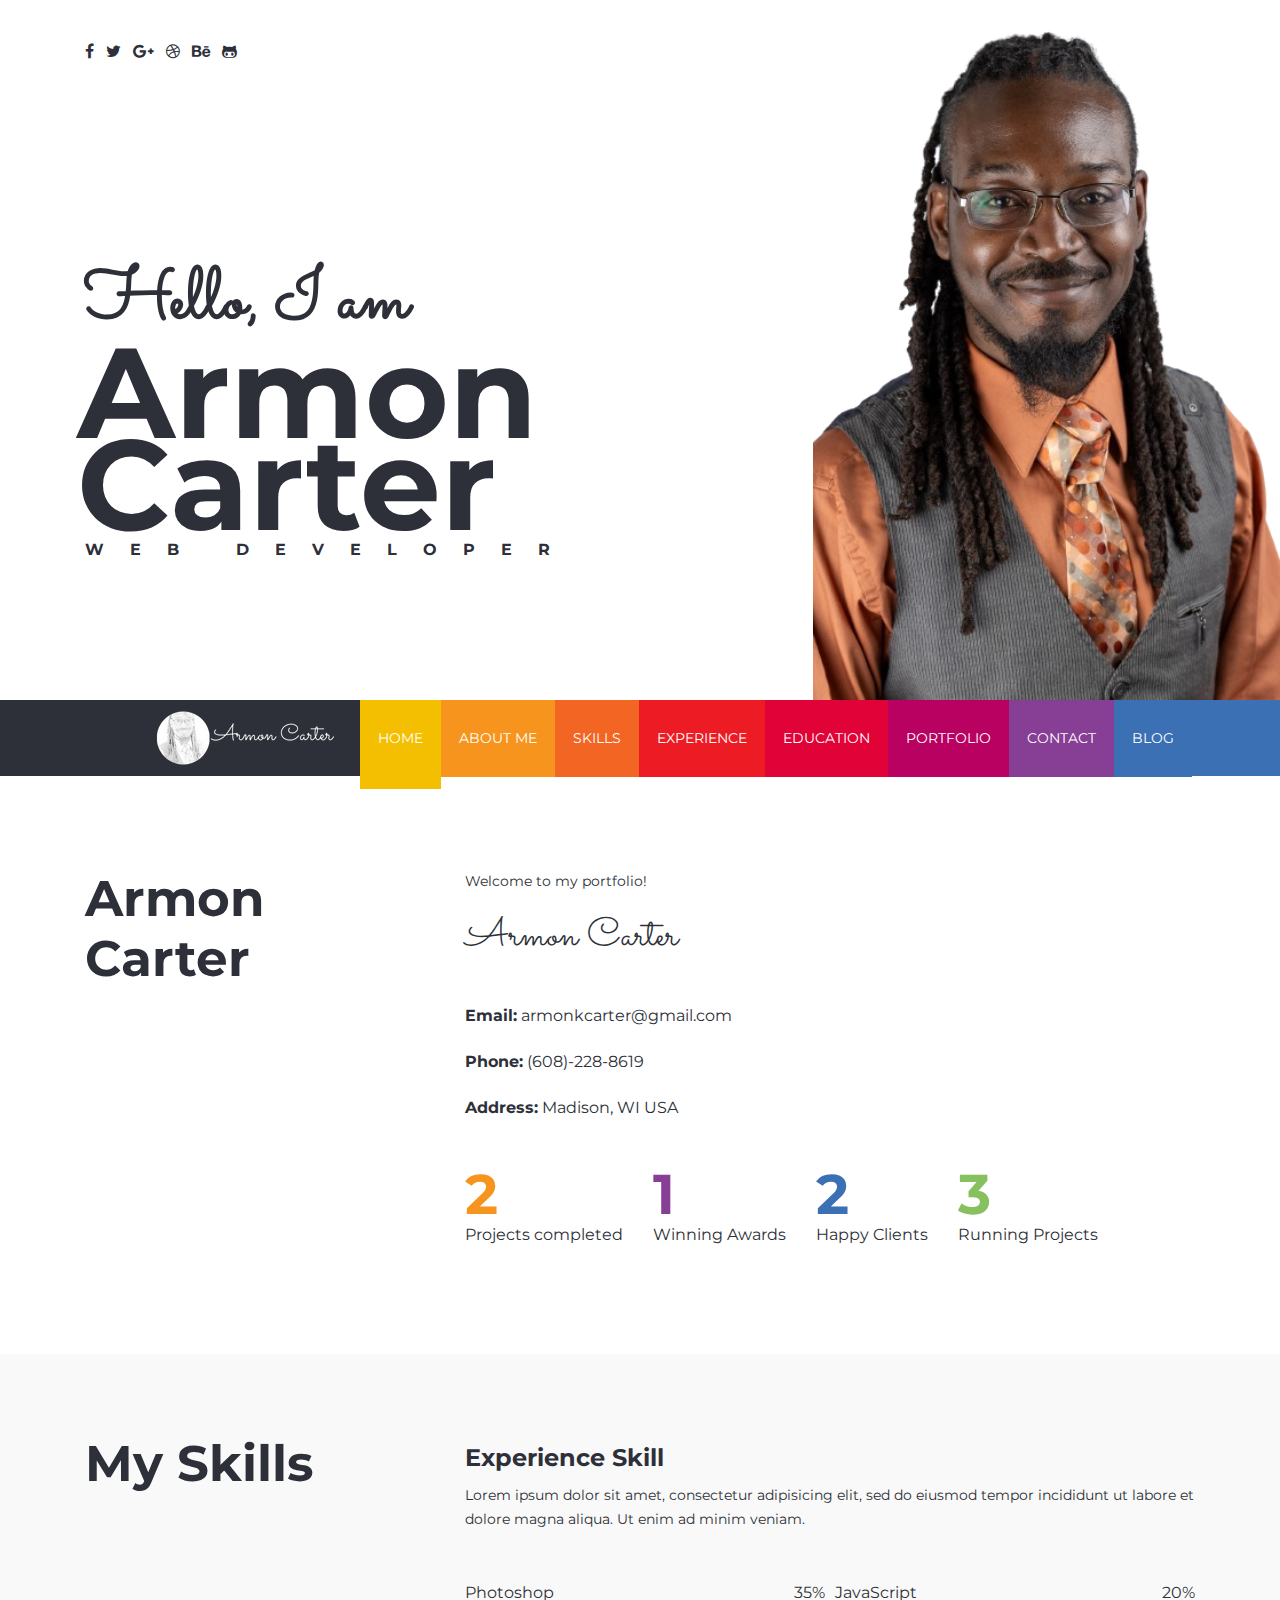
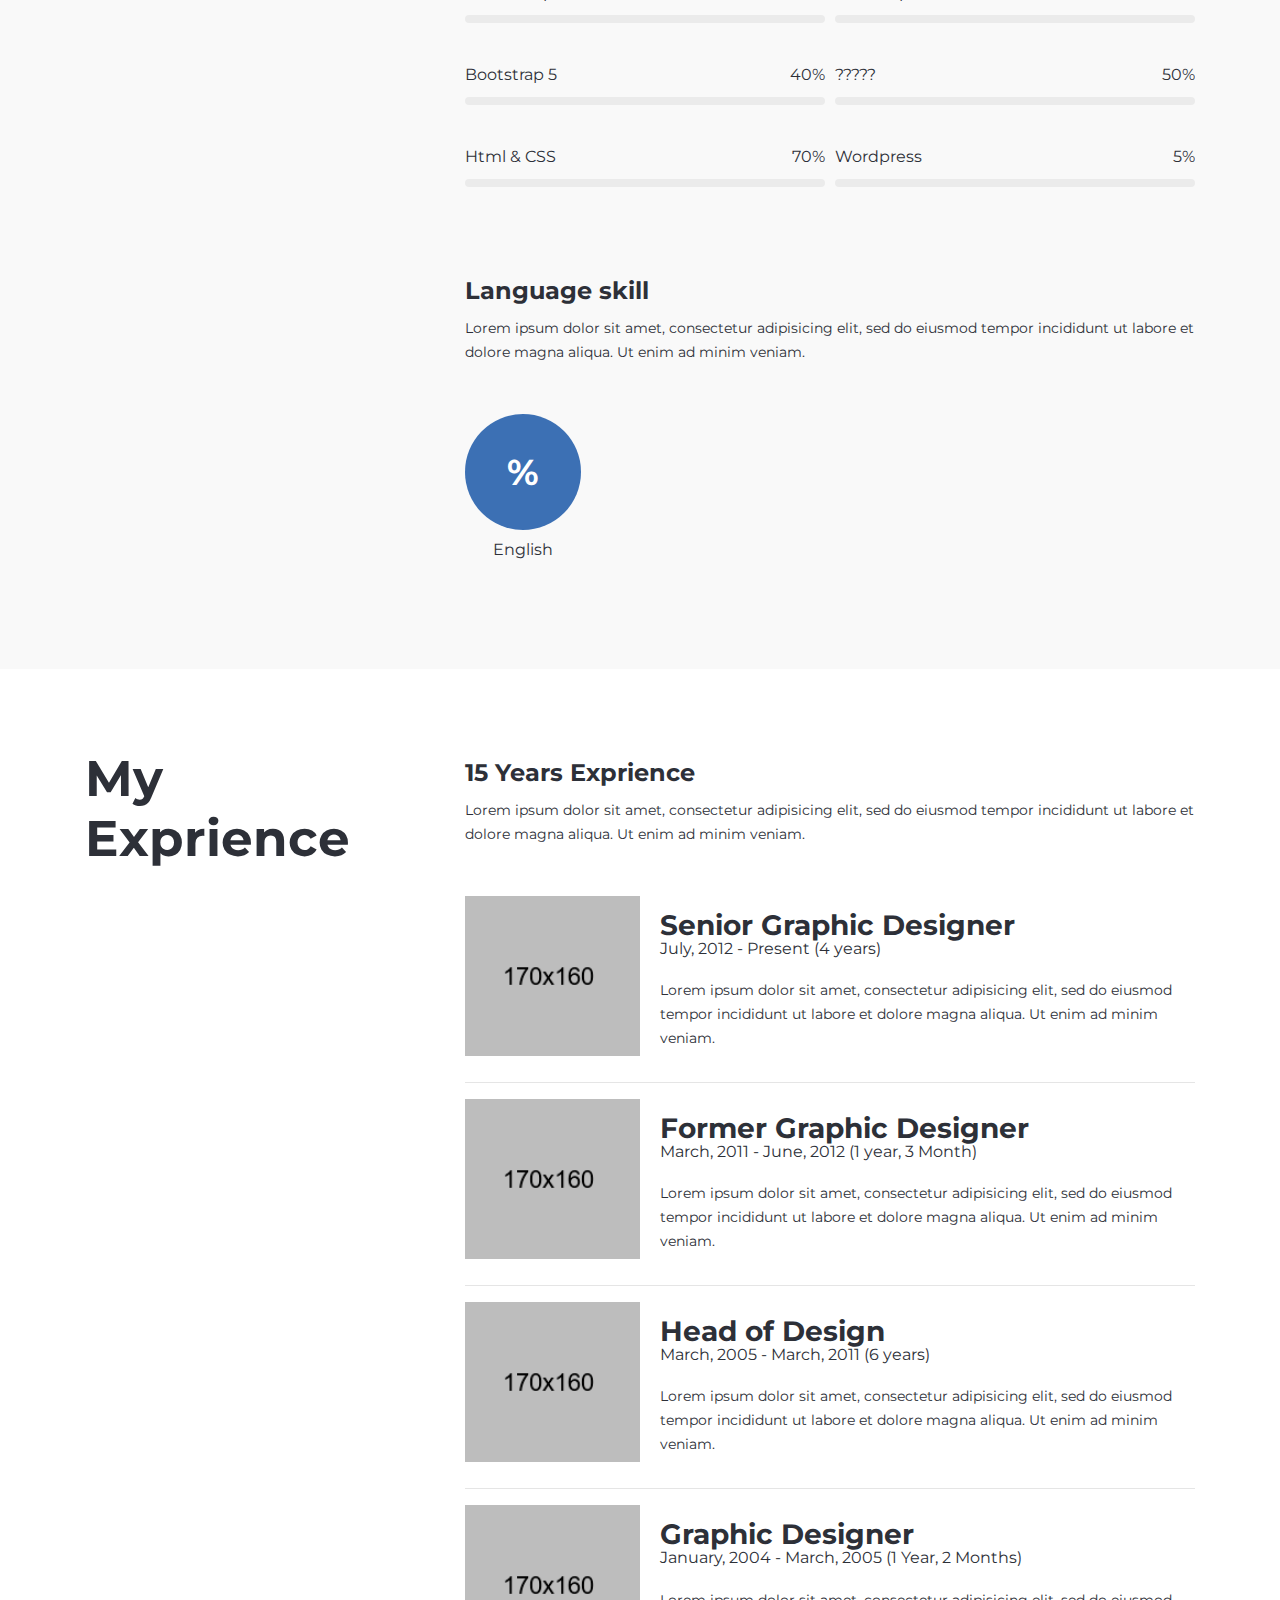
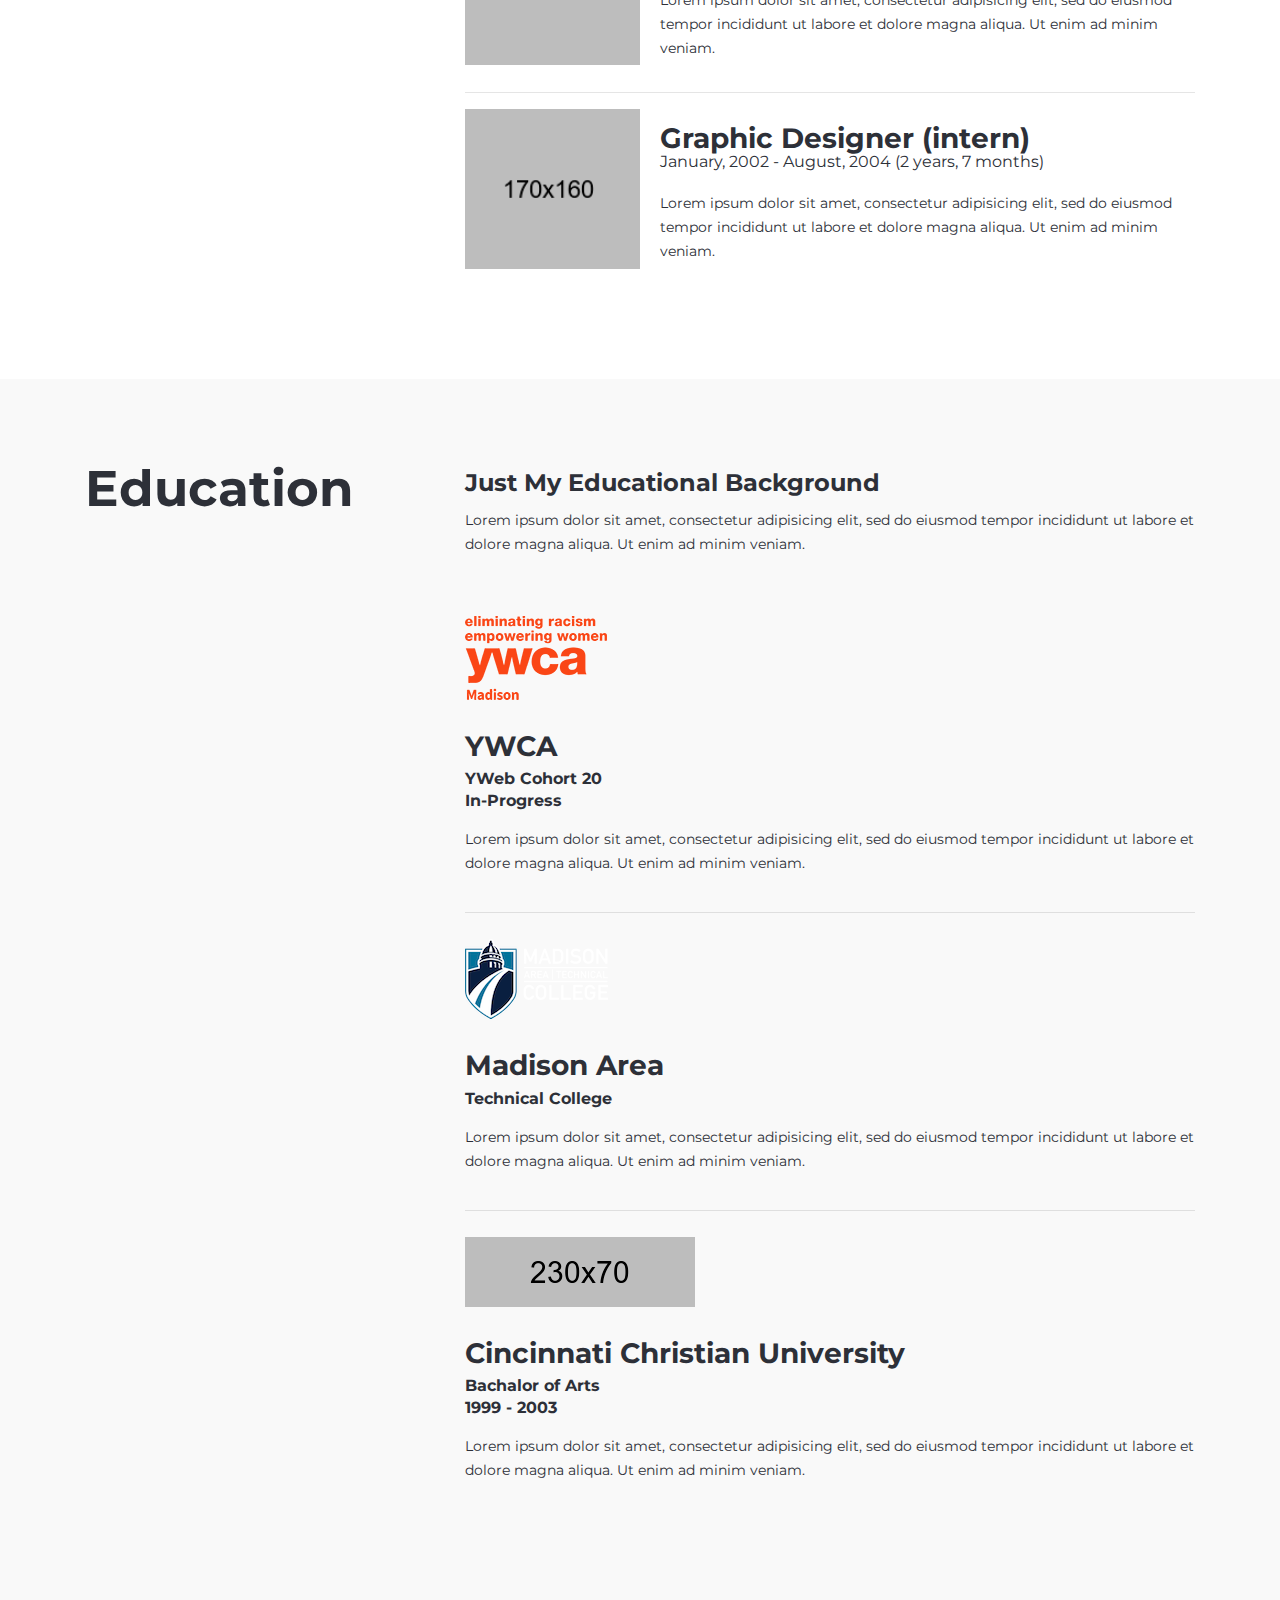
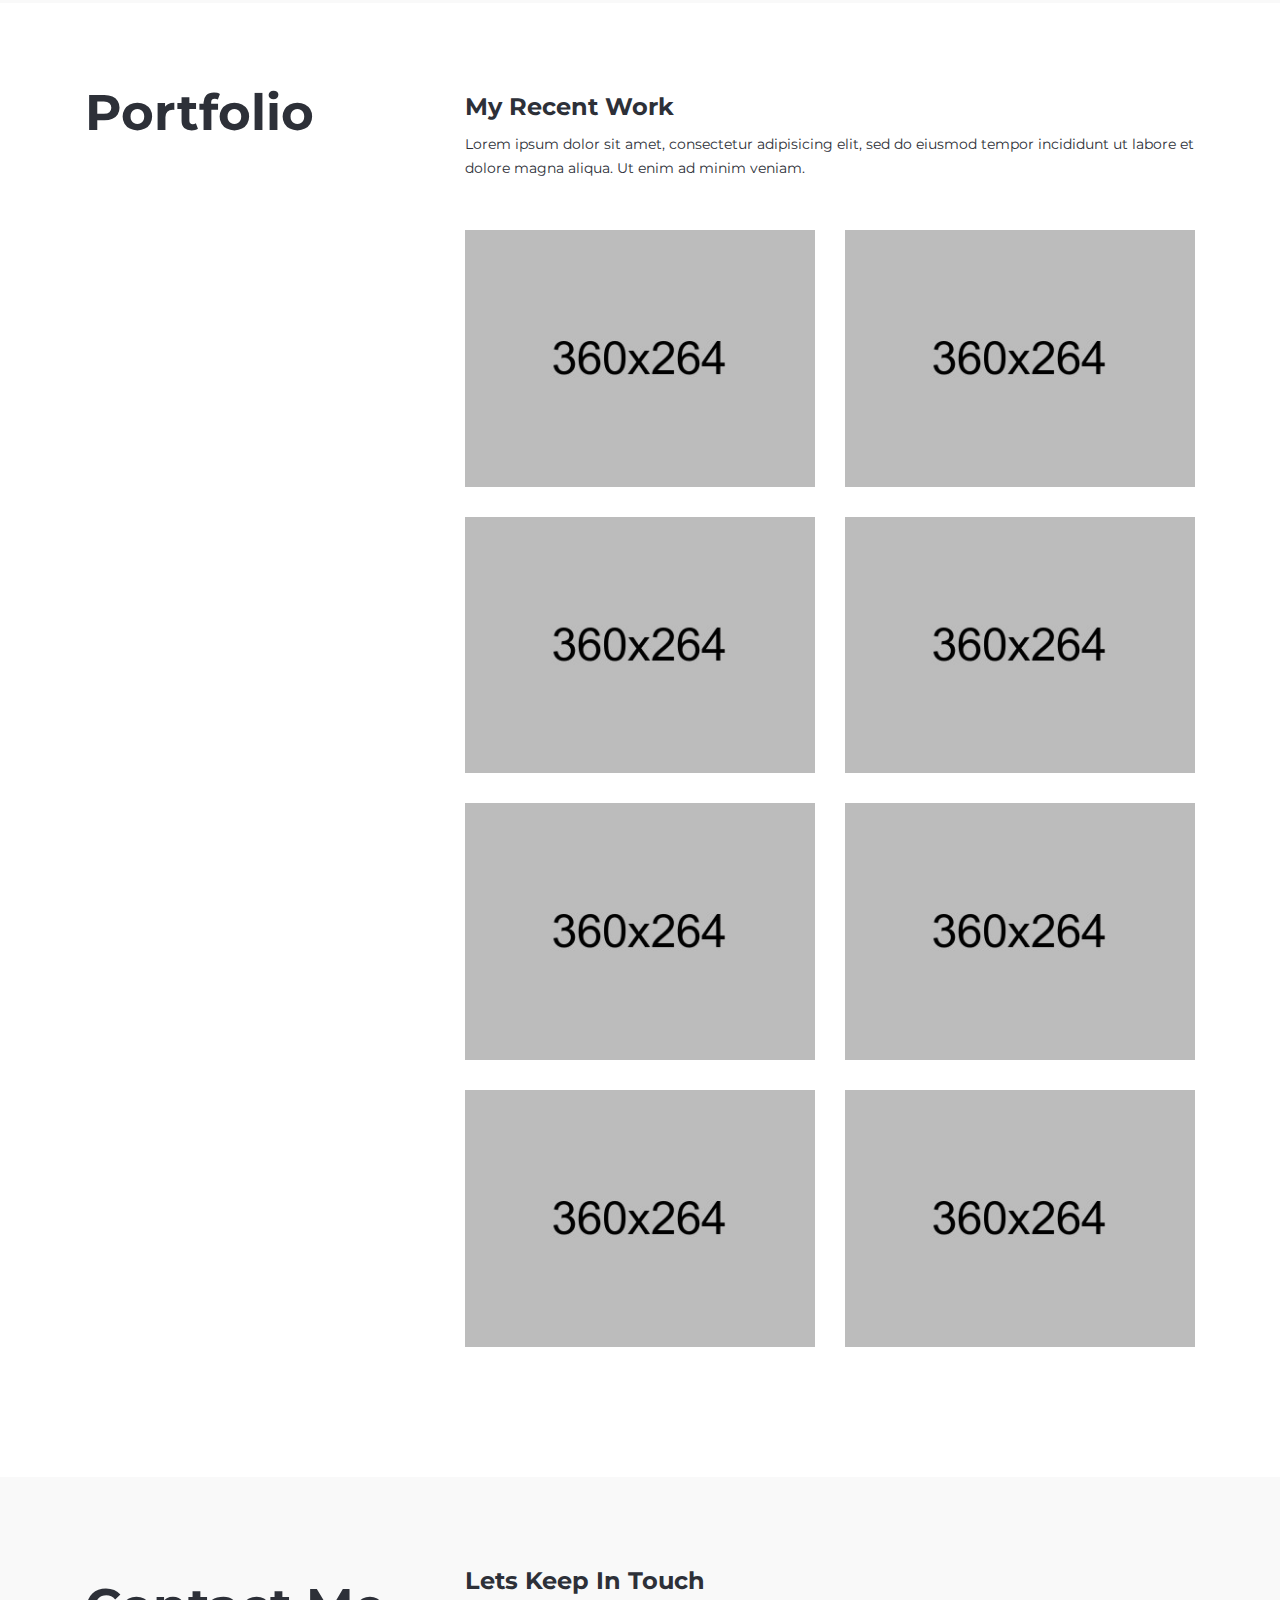
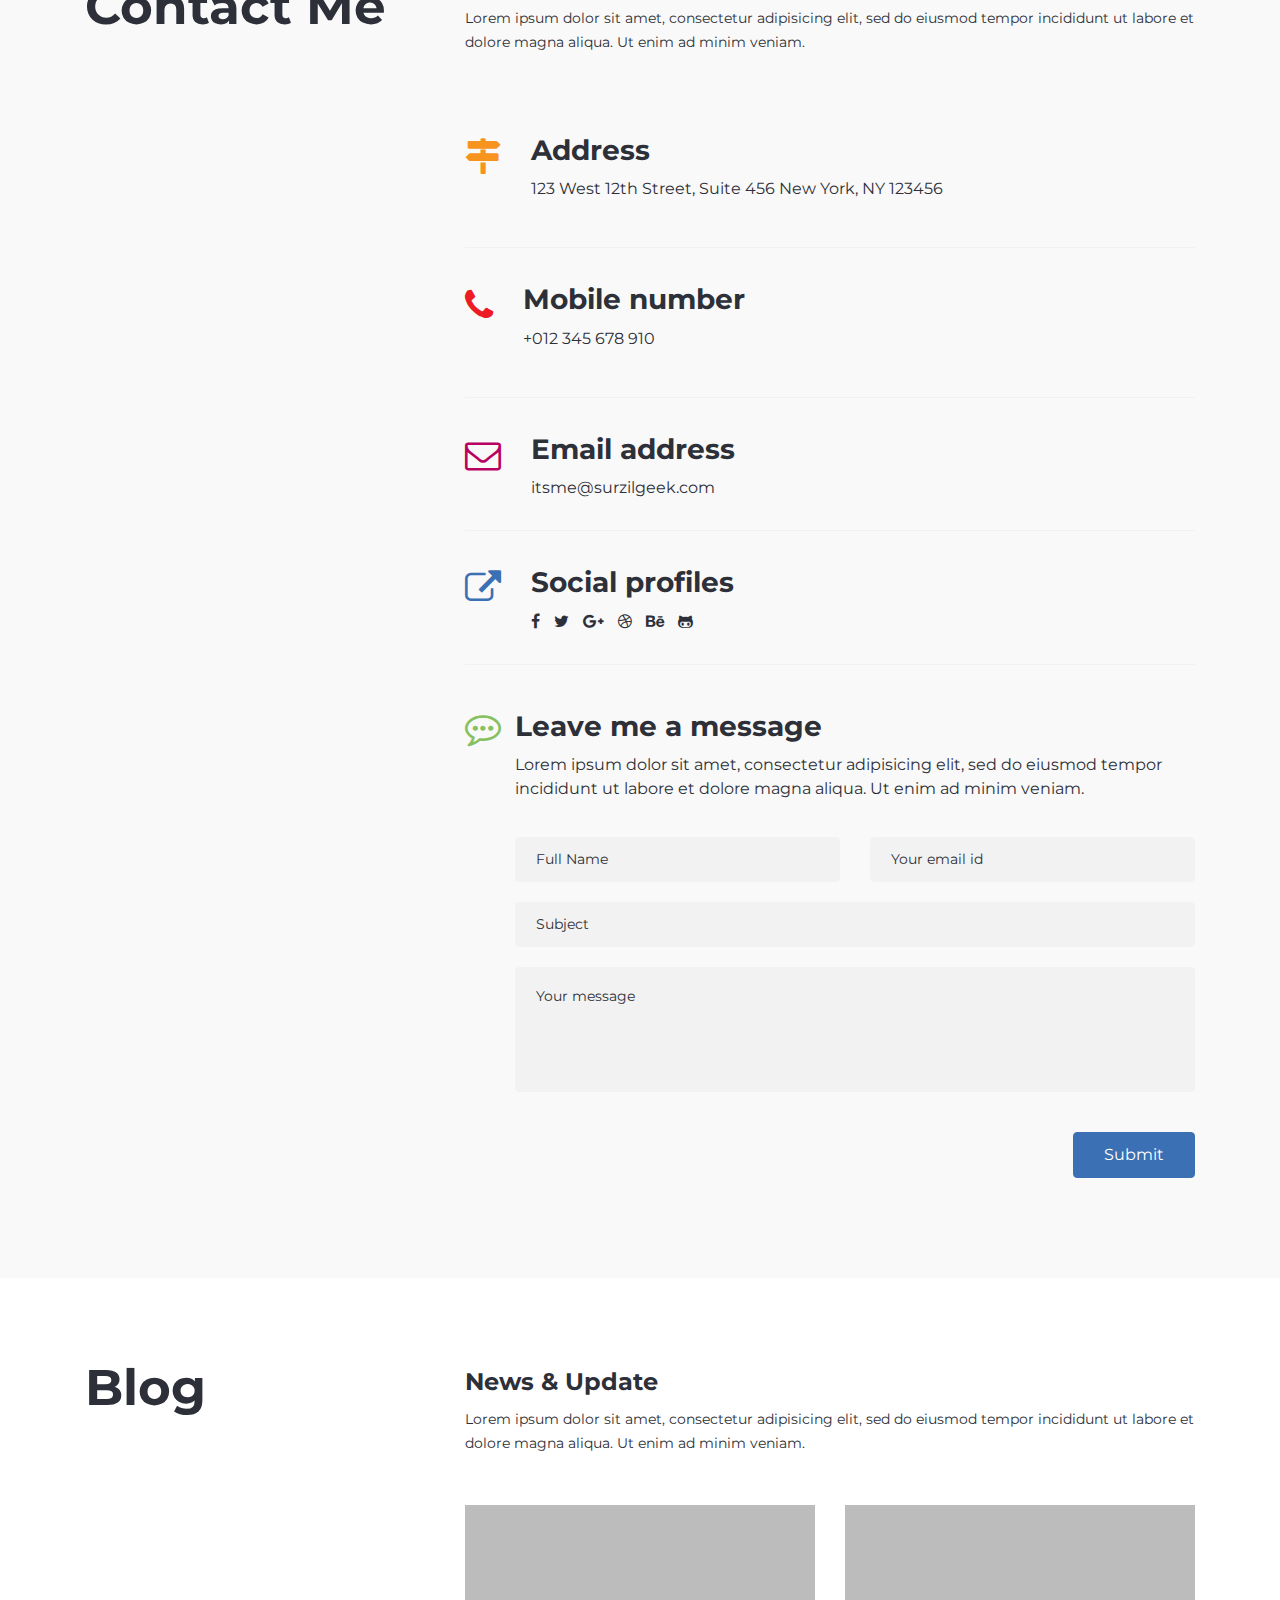
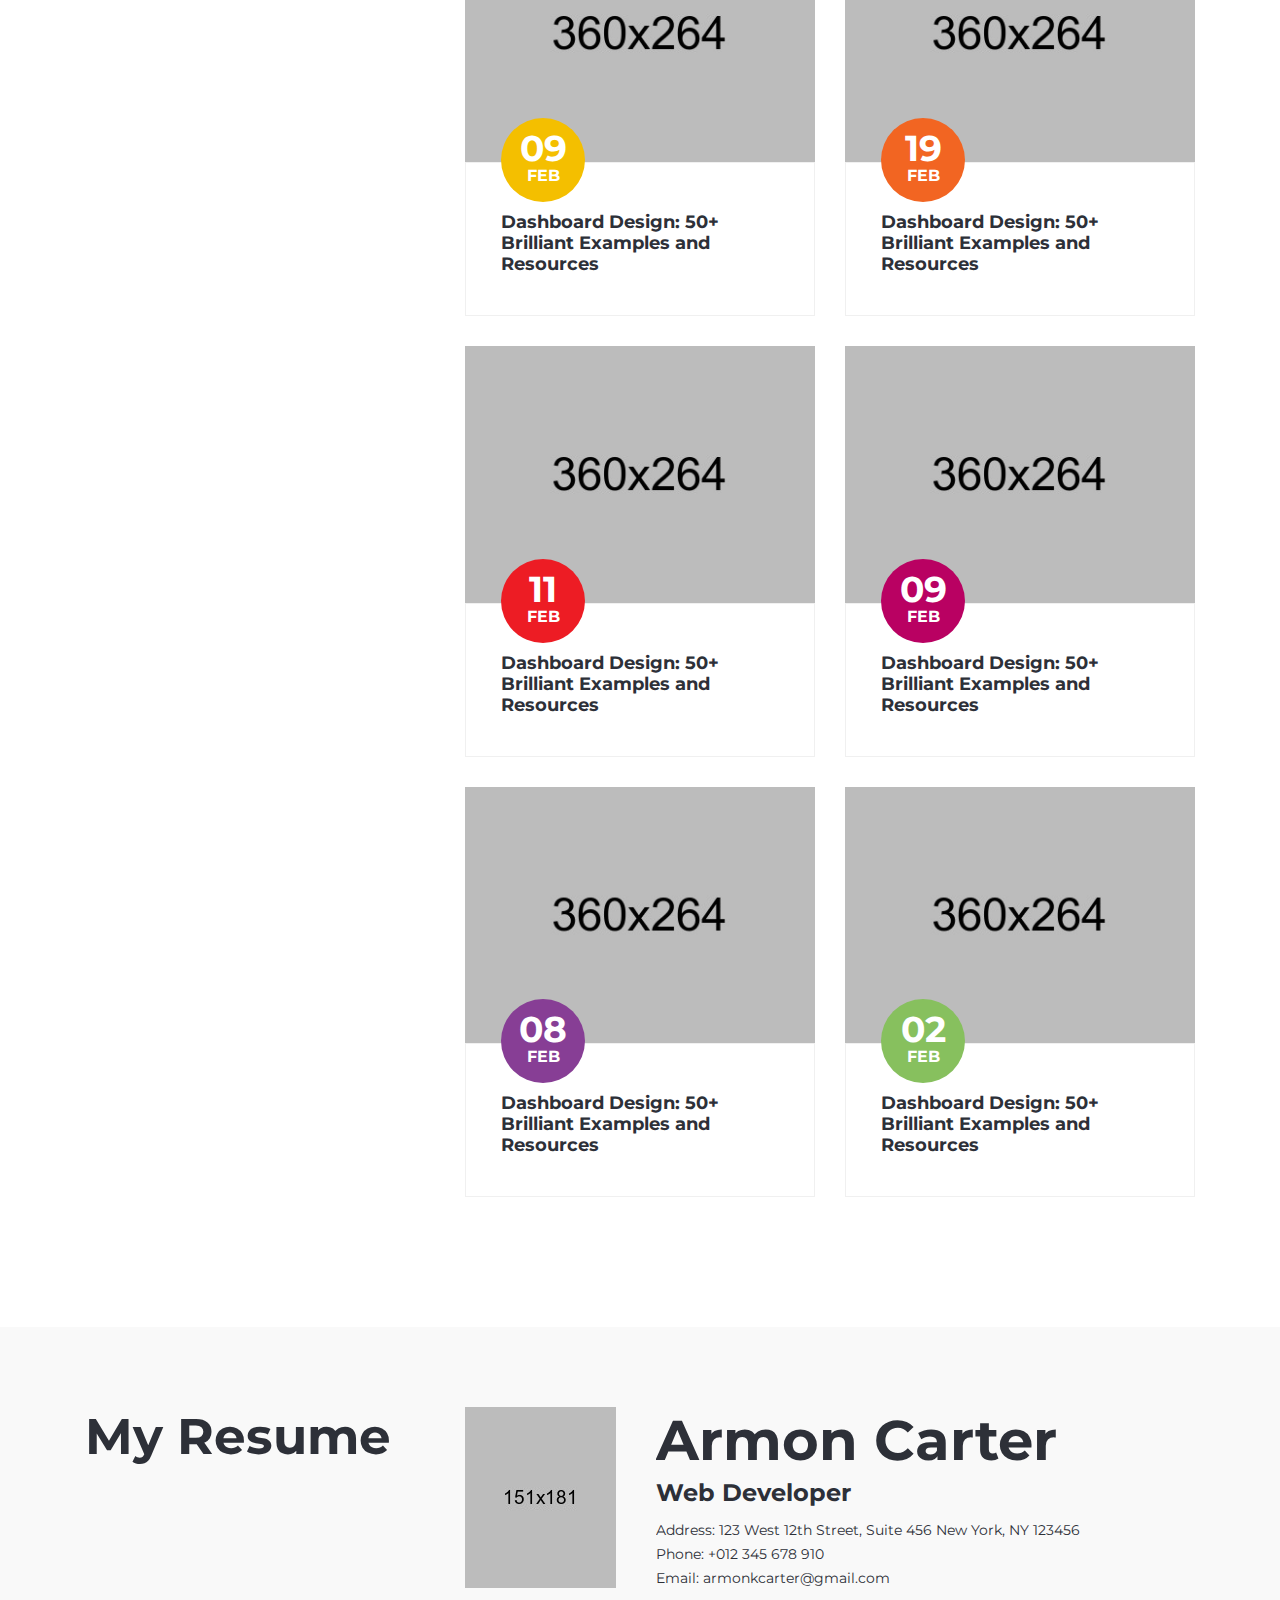
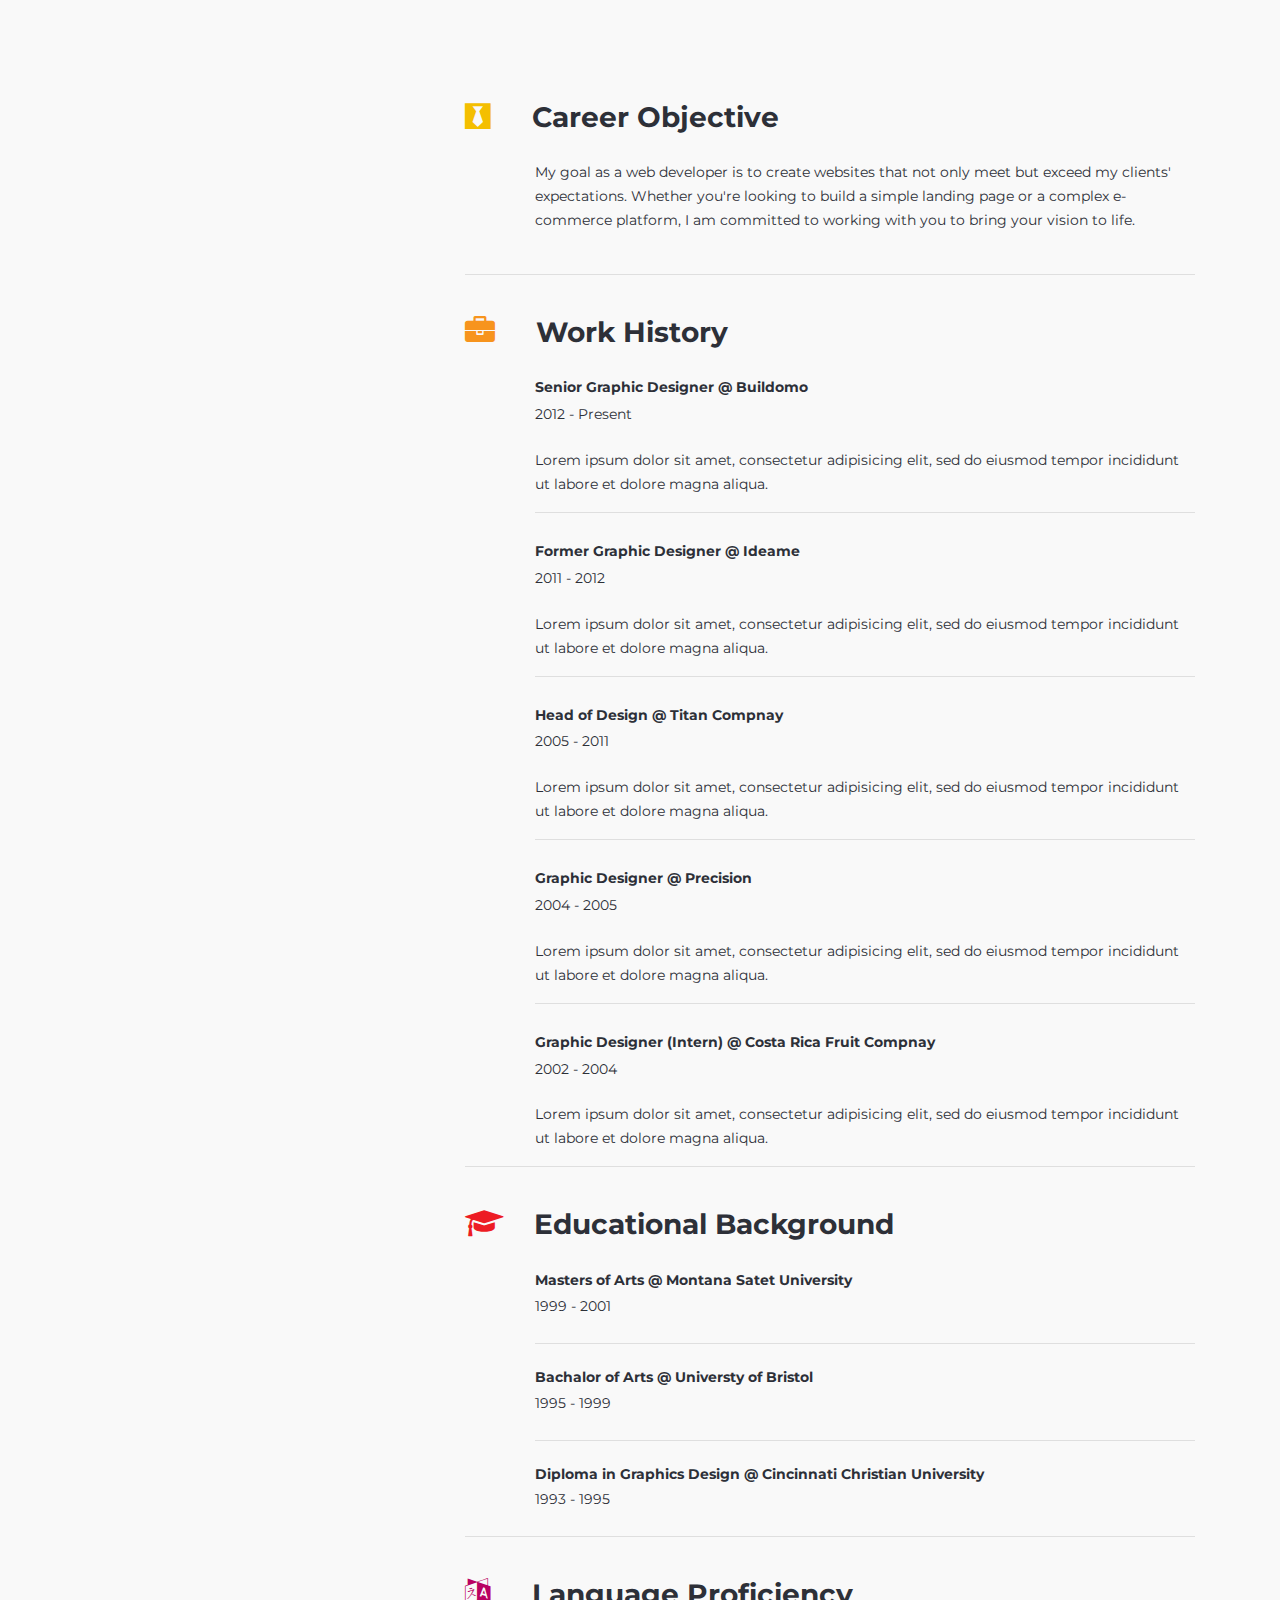
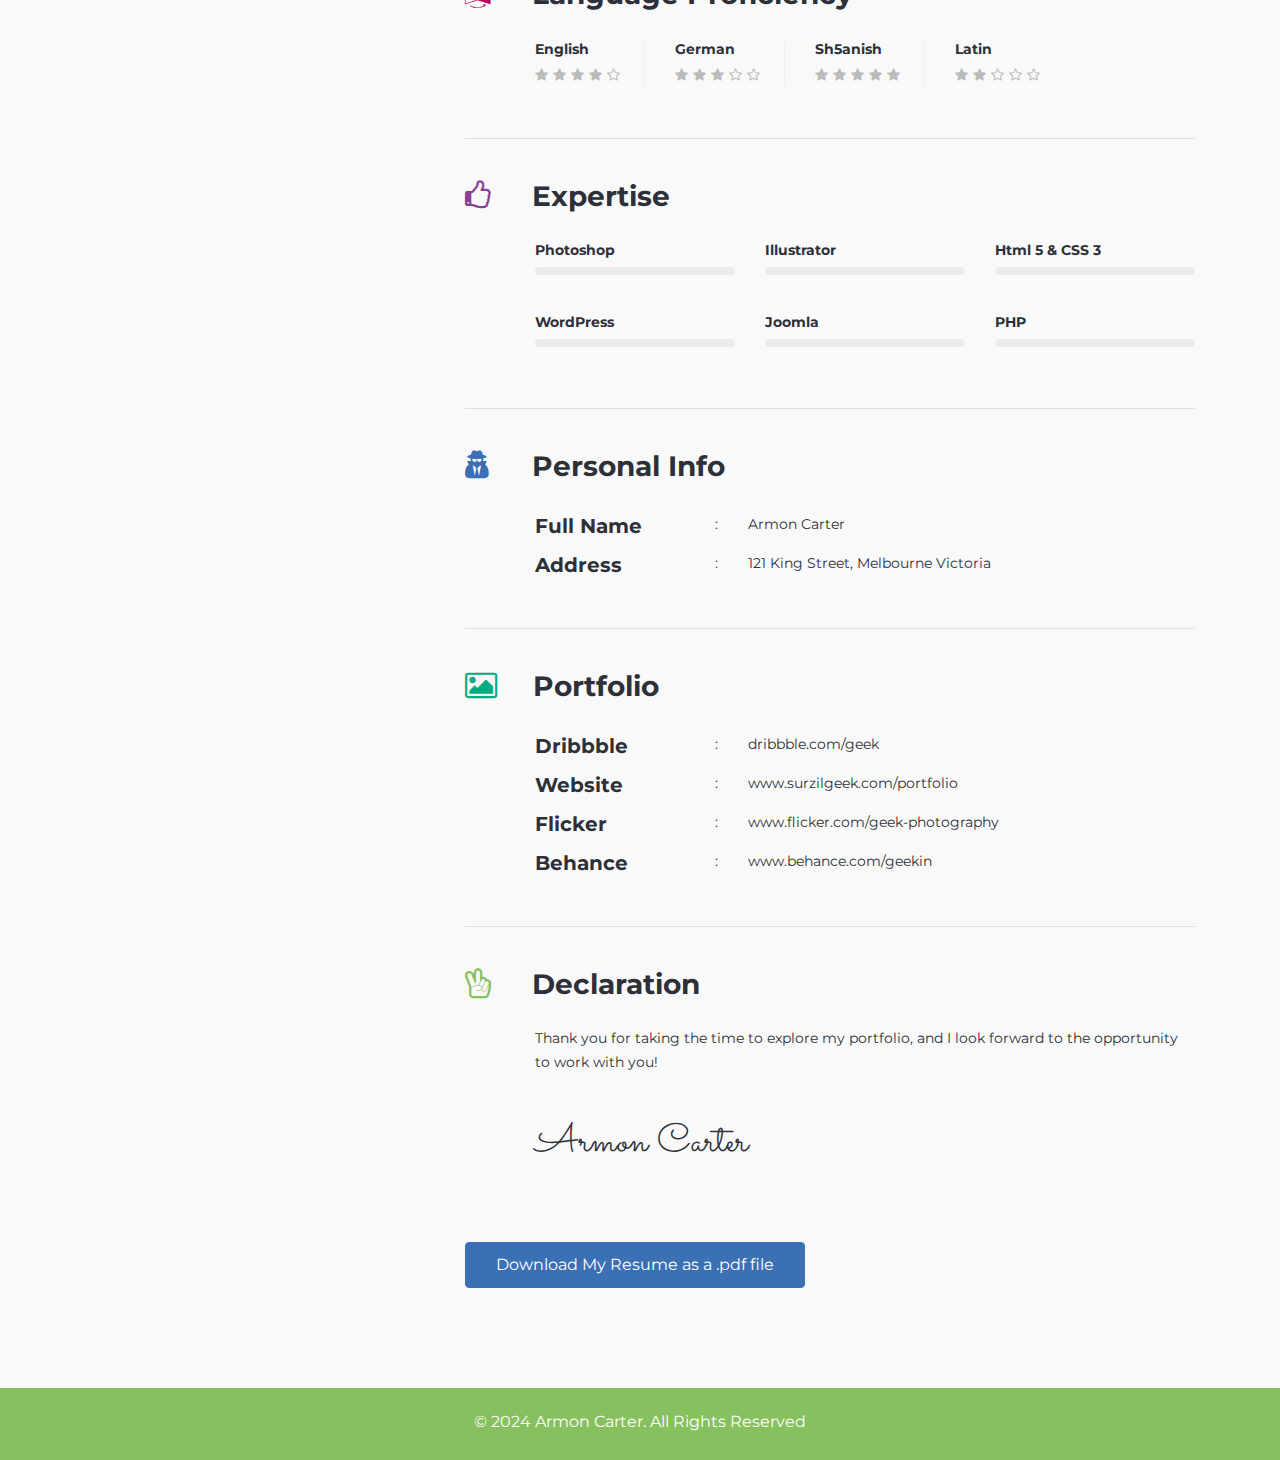
==== index-two.html @ d7358499 "images and text" ====
<!DOCTYPE html>
<html lang="en">
  <head>
    <meta charset="utf-8" />
    <meta http-equiv="X-UA-Compatible" content="IE=edge" />
    <meta name="viewport" content="width=device-width, initial-scale=1" />
    <meta name="author" content="Theme Region" />
    <meta name="description" content="" />

    <title>Geek | Personal Portfolio & Resume HTML Template.</title>

    <!-- CSS -->
    <link rel="stylesheet" href="css/bootstrap.min.css" />
    <link rel="stylesheet" href="css/font-awesome.min.css" />
    <link rel="stylesheet" href="css/magnific-popup.css" />
    <link rel="stylesheet" href="css/animate.css" />
    <link rel="stylesheet" href="css/main.css" />
    <link rel="stylesheet" href="css/responsive.css" />

    <!-- Fonts -->
    <link
      href="https://fonts.googleapis.com/css?family=Montserrat:400,700|Sacramento"
      rel="stylesheet"
    />

    <!-- icons -->
    <link rel="icon" href="images/ico/favicon.ico" />
    <link
      rel="apple-touch-icon-precomposed"
      sizes="144x144"
      href="../images/ico/apple-touch-icon-144-precomposed.png"
    />
    <link
      rel="apple-touch-icon-precomposed"
      sizes="114x114"
      href="../images/ico/apple-touch-icon-114-precomposed.png"
    />
    <link
      rel="apple-touch-icon-precomposed"
      sizes="72x72"
      href="../images/ico/apple-touch-icon-72-precomposed.png"
    />
    <link
      rel="apple-touch-icon-precomposed"
      sizes="57x57"
      href="../images/ico/apple-touch-icon-57-precomposed.png"
    />

    <!-- HTML5 shim and Respond.js for IE8 support of HTML5 elements and media queries -->
    <!-- WARNING: Respond.js doesn't work if you view the page via file:// -->
    <!--[if lt IE 9]>
      <script src="https://oss.maxcdn.com/html5shiv/3.7.2/html5shiv.min.js"></script>
      <script src="https://oss.maxcdn.com/respond/1.4.2/respond.min.js"></script>
    <![endif]-->
  </head>
  <body>
    <div class="main-wrapper home-two">
      <div id="home-banner">
        <div class="container">
          <div class="row">
            <div class="col-sm-9">
              <div class="banner-content">
                <div class="home-social">
                  <ul class="list-inline">
                    <li class="list-inline-item">
                      <a href="#"
                        ><i class="fa fa-facebook" aria-hidden="true"></i
                      ></a>
                    </li>
                    <li class="list-inline-item">
                      <a href="#"
                        ><i class="fa fa-twitter" aria-hidden="true"></i
                      ></a>
                    </li>
                    <li class="list-inline-item">
                      <a href="#"
                        ><i class="fa fa-google-plus" aria-hidden="true"></i
                      ></a>
                    </li>
                    <li class="list-inline-item">
                      <a href="#"
                        ><i class="fa fa-dribbble" aria-hidden="true"></i
                      ></a>
                    </li>
                    <li class="list-inline-item">
                      <a href="#"
                        ><i class="fa fa-behance" aria-hidden="true"></i
                      ></a>
                    </li>
                    <li class="list-inline-item">
                      <a href="#"
                        ><i class="fa fa-github-alt" aria-hidden="true"></i
                      ></a>
                    </li>
                  </ul>
                </div>
                <div class="banner-info">
                  <h1>Hello, I am</h1>
                  <h2>Armon Carter</h2>
                  <h3>Web Developer</h3>
                </div>
              </div>
            </div>
          </div>
          <!-- row -->
        </div>
        <!-- container -->
      </div>
      <!-- home-banner -->

      <div class="container">
        <div id="navigation" class="menu-two">
          <div class="navbar navbar-expand-lg">
            <div class="navbar-header">
              <button
                class="navbar-toggler"
                type="button"
                data-toggle="collapse"
                data-target=".navbar-collapse"
                aria-controls="navbar-collapse"
                aria-expanded="false"
                aria-label="Toggle navigation"
              >
                <span class="navbar-toggler-icon"
                  ><i class="fa fa-align-justify"></i
                ></span>
              </button>
              <div class="navbar-brand logo">
                <a href="index.html"
                  ><img
                    class="img-fluid"
                    src="images/Armon Carter (235 x 58 px) (2).png"
                    alt="Image"
                /></a>
              </div>
            </div>
            <div class="collapse navbar-collapse">
              <nav id="mainmenu">
                <ul class="nav navbar-nav">
                  <li class="scroll current">
                    <a href="#home-banner">Home</a>
                  </li>
                  <li class="scroll"><a href="#about">About Me</a></li>
                  <li class="scroll"><a href="#skill">Skills</a></li>
                  <li class="scroll"><a href="#exprience">Experience</a></li>
                  <li class="scroll"><a href="#education">Education</a></li>
                  <li class="scroll"><a href="#portfolio">Portfolio</a></li>
                  <li class="scroll"><a href="#contact">Contact</a></li>
                  <li class="scroll"><a href="#blog">Blog</a></li>
                </ul>
              </nav>
            </div>
          </div>
          <!-- navbar -->
        </div>
        <!-- navigation -->
      </div>
      <!-- container -->

      <div id="about" class="about-section section-padding">
        <div class="container">
          <div class="row">
            <div class="col-md-4">
              <div class="section-title">
                <h1>Armon Carter</h1>
              </div>
            </div>
            <div class="col-md-8">
              <div class="about-info">
                <p>
                  Welcome to my portfolio!
                </p>
                <div class="signature">
                  <h1>Armon Carter</h1>
                </div>
              </div>
              <address>
                <p><span>Email:</span> armonkcarter@gmail.com</p>
                <p><span>Phone:</span> (608)-228-8619</p>
                <p><span>Address:</span> Madison, WI USA</p>
              </address>
              <ul class="achievement">
                <li class="achievement-info">
                  <span class="counter">2</span>
                  <h4>Projects completed</h4>
                </li>
                <li class="achievement-info">
                  <span class="counter counter1">1</span>
                  <h4>Winning Awards</h4>
                </li>
                <li class="achievement-info">
                  <span class="counter counter2">2</span>
                  <h4>Happy Clients</h4>
                </li>
                <li class="achievement-info">
                  <span class="counter counter3">3</span>
                  <h4>Running Projects</h4>
                </li>
              </ul>
            </div>
          </div>
          <!-- row -->
        </div>
        <!-- container -->
      </div>
      <!-- about section -->

      <div id="skill" class="skill-section bg-color section-padding">
        <div class="container">
          <div class="row">
            <div class="col-md-4">
              <div class="section-title">
                <h1>My Skills</h1>
              </div>
            </div>
            <div class="col-md-8">
              <div class="section-content">
                <div class="text-info">
                  <h4>Experience Skill</h4>
                  <p>
                    Lorem ipsum dolor sit amet, consectetur adipisicing elit,
                    sed do eiusmod tempor incididunt ut labore et dolore magna
                    aliqua. Ut enim ad minim veniam.
                  </p>
                </div>
                <div class="progress-content">
                  <div class="rating-bar bar-left">
                    <label>Photoshop</label>
                    <span class="rating-count pull-right">35%</span>
                    <div class="skill-progress">
                      <div class="progress">
                        <div
                          class="progress-bar"
                          role="progressbar"
                          aria-valuenow="35"
                          aria-valuemin="0"
                          aria-valuemax="100"
                        ></div>
                      </div>
                    </div>
                    <label>Bootstrap 5</label>
                    <span class="rating-count pull-right">40%</span>
                    <div class="skill-progress">
                      <div class="progress">
                        <div
                          class="progress-bar bar1"
                          role="progressbar"
                          aria-valuenow="40"
                          aria-valuemin="0"
                          aria-valuemax="100"
                        ></div>
                      </div>
                    </div>
                    <label>Html & CSS</label>
                    <span class="rating-count pull-right">70%</span>
                    <div class="skill-progress">
                      <div class="progress">
                        <div
                          class="progress-bar bar2"
                          role="progressbar"
                          aria-valuenow="70"
                          aria-valuemin="0"
                          aria-valuemax="100"
                        ></div>
                      </div>
                    </div>
                  </div>

                  <div class="skill rating-bar bar-right">
                    <label>JavaScript</label>
                    <span class="rating-count pull-right">20%</span>
                    <div class="skill-progress">
                      <div class="progress">
                        <div
                          class="progress-bar bar3"
                          role="progressbar"
                          aria-valuenow="20"
                          aria-valuemin="0"
                          aria-valuemax="100"
                        ></div>
                      </div>
                    </div>
                    <label>?????</label>
                    <span class="rating-count pull-right">50%</span>
                    <div class="skill-progress">
                      <div class="progress">
                        <div
                          class="progress-bar bar4"
                          role="progressbar"
                          aria-valuenow="50"
                          aria-valuemin="0"
                          aria-valuemax="100"
                        ></div>
                      </div>
                    </div>
                    <label>Wordpress</label>
                    <span class="rating-count pull-right">5%</span>
                    <div class="skill-progress">
                      <div class="progress">
                        <div
                          class="progress-bar bar5"
                          role="progressbar"
                          aria-valuenow="5"
                          aria-valuemin="0"
                          aria-valuemax="100"
                        ></div>
                      </div>
                    </div>
                  </div>
                </div>

                <div class="language-skill">
                  <div class="text-info">
                    <h4>Language skill</h4>
                    <p>
                      Lorem ipsum dolor sit amet, consectetur adipisicing elit,
                      sed do eiusmod tempor incididunt ut labore et dolore magna
                      aliqua. Ut enim ad minim veniam.
                    </p>
                  </div>
                  <ul>
                    <!-- <li class="chart" data-percent="100">
                      <span class="percent"></span>
                      <h5>German</h5>
                    </li>
                    <li class="chart" data-percent="90">
                      <span class="percent percent1"></span>
                      <h5>Spanish</h5>
                    </li> -->
                    <li class="chart" data-percent="100">
                      <span class="percent percent2"></span>
                      <h5>English</h5>
                    </li>
                    <!-- <li class="chart" data-percent="30">
                      <span class="percent percent3"></span>
                      <h5>Latin</h5>
                    </li> -->
                  </ul>
                </div>
                <!-- more skill -->
              </div>
            </div>
          </div>
          <!-- row -->
        </div>
        <!-- container -->
      </div>
      <!-- skill section -->

      <div id="exprience" class="exprience-section section-padding">
        <div class="container">
          <div class="row">
            <div class="col-md-4">
              <div class="section-title">
                <h1>My Exprience</h1>
              </div>
            </div>
            <div class="col-md-8">
              <div class="text-info">
                <h4>15 Years Exprience</h4>
                <p>
                  Lorem ipsum dolor sit amet, consectetur adipisicing elit, sed
                  do eiusmod tempor incididunt ut labore et dolore magna aliqua.
                  Ut enim ad minim veniam.
                </p>
              </div>
              <div class="exprience">
                <div class="exprience-image">
                  <img
                    class="img-fluid"
                    src="images/exprience/1.png"
                    alt="Image"
                  />
                </div>
                <div class="exprience-info">
                  <h3>Senior Graphic Designer</h3>
                  <h5>July, 2012 - Present (4 years)</h5>
                  <p>
                    Lorem ipsum dolor sit amet, consectetur adipisicing elit,
                    sed do eiusmod tempor incididunt ut labore et dolore magna
                    aliqua. Ut enim ad minim veniam.
                  </p>
                </div>
              </div>
              <hr />
              <div class="exprience">
                <div class="exprience-image">
                  <img
                    class="img-fluid"
                    src="images/exprience/2.png"
                    alt="Image"
                  />
                </div>
                <div class="exprience-info">
                  <h3>Former Graphic Designer</h3>
                  <h5>March, 2011 - June, 2012 (1 year, 3 Month)</h5>
                  <p>
                    Lorem ipsum dolor sit amet, consectetur adipisicing elit,
                    sed do eiusmod tempor incididunt ut labore et dolore magna
                    aliqua. Ut enim ad minim veniam.
                  </p>
                </div>
              </div>
              <hr />
              <div class="exprience">
                <div class="exprience-image">
                  <img
                    class="img-fluid"
                    src="images/exprience/3.png"
                    alt="Image"
                  />
                </div>
                <div class="exprience-info">
                  <h3>Head of Design</h3>
                  <h5>March, 2005 - March, 2011 (6 years)</h5>
                  <p>
                    Lorem ipsum dolor sit amet, consectetur adipisicing elit,
                    sed do eiusmod tempor incididunt ut labore et dolore magna
                    aliqua. Ut enim ad minim veniam.
                  </p>
                </div>
              </div>
              <hr />
              <div class="exprience">
                <div class="exprience-image">
                  <img
                    class="img-fluid"
                    src="images/exprience/4.png"
                    alt="Image"
                  />
                </div>
                <div class="exprience-info">
                  <h3>Graphic Designer</h3>
                  <h5>January, 2004 - March, 2005 (1 Year, 2 Months)</h5>
                  <p>
                    Lorem ipsum dolor sit amet, consectetur adipisicing elit,
                    sed do eiusmod tempor incididunt ut labore et dolore magna
                    aliqua. Ut enim ad minim veniam.
                  </p>
                </div>
              </div>
              <hr />
              <div class="exprience">
                <div class="exprience-image">
                  <img
                    class="img-fluid"
                    src="images/exprience/5.png"
                    alt="Image"
                  />
                </div>
                <div class="exprience-info">
                  <h3>Graphic Designer (intern)</h3>
                  <h5>January, 2002 - August, 2004 (2 years, 7 months)</h5>
                  <p>
                    Lorem ipsum dolor sit amet, consectetur adipisicing elit,
                    sed do eiusmod tempor incididunt ut labore et dolore magna
                    aliqua. Ut enim ad minim veniam.
                  </p>
                </div>
              </div>
            </div>
          </div>
          <!-- row -->
        </div>
        <!-- container -->
      </div>
      <!-- exprience section -->

      <div id="education" class="education-section bg-color section-padding">
        <div class="container">
          <div class="row">
            <div class="col-md-4">
              <div class="section-title">
                <h1>Education</h1>
              </div>
            </div>
            <div class="col-md-8">
              <div class="section-content">
                <div class="text-info">
                  <h4>Just My Educational Background</h4>
                  <p>
                    Lorem ipsum dolor sit amet, consectetur adipisicing elit,
                    sed do eiusmod tempor incididunt ut labore et dolore magna
                    aliqua. Ut enim ad minim veniam.
                  </p>
                </div>
                <div class="education-info">
                  <img
                    class="img-fluid"
                    src="images/education/associationlogo_madison.png"
                    alt="Image"
                  />
                  <h3>YWCA</h3>
                  <h5>YWeb Cohort 20</h5>
                  <h6>In-Progress</h6>
                  <p>
                    Lorem ipsum dolor sit amet, consectetur adipisicing elit,
                    sed do eiusmod tempor incididunt ut labore et dolore magna
                    aliqua. Ut enim ad minim veniam.
                  </p>
                </div>
                <hr />
                <div class="education-info">
                  <img
                    class="img-fluid"
                    src="images/education/matc.png"
                    alt="Image"
                  />
                  <h3>Madison Area</h3>
                  <h5>Technical College</h5>
                  <h6></h6>
                  <p>
                    Lorem ipsum dolor sit amet, consectetur adipisicing elit,
                    sed do eiusmod tempor incididunt ut labore et dolore magna
                    aliqua. Ut enim ad minim veniam.
                  </p>
                </div>
                <hr />
                <div class="education-info">
                  <img
                    class="img-fluid"
                    src="images/education/3.png"
                    alt="Image"
                  />
                  <h3>Cincinnati Christian University</h3>
                  <h5>Bachalor of Arts</h5>
                  <h6>1999 - 2003</h6>
                  <p>
                    Lorem ipsum dolor sit amet, consectetur adipisicing elit,
                    sed do eiusmod tempor incididunt ut labore et dolore magna
                    aliqua. Ut enim ad minim veniam.
                  </p>
                </div>
              </div>
            </div>
          </div>
          <!-- row -->
        </div>
        <!-- container -->
      </div>
      <!-- education section -->

      <div id="portfolio" class="portfolio-section section-padding">
        <div class="container">
          <div class="row">
            <div class="col-md-4">
              <div class="section-title">
                <h1>Portfolio</h1>
              </div>
            </div>
            <div class="col-md-8">
              <div class="text-info">
                <h4>My Recent Work</h4>
                <p>
                  Lorem ipsum dolor sit amet, consectetur adipisicing elit, sed
                  do eiusmod tempor incididunt ut labore et dolore magna aliqua.
                  Ut enim ad minim veniam.
                </p>
              </div>
              <div class="portfolio-content">
                <div class="row">
                  <div class="col-sm-6">
                    <div class="portfolio-item">
                      <img
                        class="img-fluid"
                        src="images/portfolio/1.jpg"
                        alt="Image"
                      />
                      <div class="portfolio-overlay">
                        <div class="portfolio-info">
                          <a href="images/portfolio/1.jpg"
                            ><i
                              class="fa fa-camera-retro"
                              aria-hidden="true"
                            ></i
                          ></a>
                          <h3>Book Cover</h3>
                          <p>Print Design</p>
                        </div>
                      </div>
                    </div>
                  </div>
                  <div class="col-sm-6">
                    <div class="portfolio-item">
                      <img
                        class="img-fluid"
                        src="images/portfolio/2.jpg"
                        alt="Image"
                      />
                      <div class="portfolio-overlay">
                        <div class="portfolio-info">
                          <a href="images/portfolio/2.jpg"
                            ><i
                              class="fa fa-camera-retro"
                              aria-hidden="true"
                            ></i
                          ></a>
                          <h3>Book Cover</h3>
                          <p>Print Design</p>
                        </div>
                      </div>
                    </div>
                  </div>
                  <div class="col-sm-6">
                    <div class="portfolio-item">
                      <img
                        class="img-fluid"
                        src="images/portfolio/3.jpg"
                        alt="Image"
                      />
                      <div class="portfolio-overlay">
                        <div class="portfolio-info">
                          <a href="images/portfolio/3.jpg"
                            ><i
                              class="fa fa-camera-retro"
                              aria-hidden="true"
                            ></i
                          ></a>
                          <h3>Book Cover</h3>
                          <p>Print Design</p>
                        </div>
                      </div>
                    </div>
                  </div>
                  <div class="col-sm-6">
                    <div class="portfolio-item">
                      <img
                        class="img-fluid"
                        src="images/portfolio/4.jpg"
                        alt="Image"
                      />
                      <div class="portfolio-overlay">
                        <div class="portfolio-info">
                          <a href="images/portfolio/4.jpg"
                            ><i
                              class="fa fa-camera-retro"
                              aria-hidden="true"
                            ></i
                          ></a>
                          <h3>Book Cover</h3>
                          <p>Print Design</p>
                        </div>
                      </div>
                    </div>
                  </div>
                  <div class="col-sm-6">
                    <div class="portfolio-item">
                      <img
                        class="img-fluid"
                        src="images/portfolio/5.jpg"
                        alt="Image"
                      />
                      <div class="portfolio-overlay">
                        <div class="portfolio-info">
                          <a href="images/portfolio/5.jpg"
                            ><i
                              class="fa fa-camera-retro"
                              aria-hidden="true"
                            ></i
                          ></a>
                          <h3>Book Cover</h3>
                          <p>Print Design</p>
                        </div>
                      </div>
                    </div>
                  </div>
                  <div class="col-sm-6">
                    <div class="portfolio-item">
                      <img
                        class="img-fluid"
                        src="images/portfolio/6.jpg"
                        alt="Image"
                      />
                      <div class="portfolio-overlay">
                        <div class="portfolio-info">
                          <a href="images/portfolio/6.jpg"
                            ><i
                              class="fa fa-camera-retro"
                              aria-hidden="true"
                            ></i
                          ></a>
                          <h3>Book Cover</h3>
                          <p>Print Design</p>
                        </div>
                      </div>
                    </div>
                  </div>
                  <div class="col-sm-6">
                    <div class="portfolio-item">
                      <img
                        class="img-fluid"
                        src="images/portfolio/7.jpg"
                        alt="Image"
                      />
                      <div class="portfolio-overlay">
                        <div class="portfolio-info">
                          <a href="images/portfolio/7.jpg"
                            ><i
                              class="fa fa-camera-retro"
                              aria-hidden="true"
                            ></i
                          ></a>
                          <h3>Book Cover</h3>
                          <p>Print Design</p>
                        </div>
                      </div>
                    </div>
                  </div>
                  <div class="col-sm-6">
                    <div class="portfolio-item">
                      <img
                        class="img-fluid"
                        src="images/portfolio/8.jpg"
                        alt="Image"
                      />
                      <div class="portfolio-overlay">
                        <div class="portfolio-info">
                          <a href="images/portfolio/8.jpg"
                            ><i
                              class="fa fa-camera-retro"
                              aria-hidden="true"
                            ></i
                          ></a>
                          <h3>Book Cover</h3>
                          <p>Print Design</p>
                        </div>
                      </div>
                    </div>
                  </div>
                </div>
              </div>
              <!-- portfolio content -->
            </div>
          </div>
          <!-- row -->
        </div>
        <!-- container -->
      </div>
      <!-- portfolio section -->

      <div id="contact" class="contact-section bg-color section-padding">
        <div class="container">
          <div class="row">
            <div class="col-md-4">
              <div class="section-title">
                <h1>Contact Me</h1>
              </div>
            </div>
            <div class="col-md-8">
              <div class="section-content">
                <div class="text-info">
                  <h4>Lets Keep In Touch</h4>
                  <p>
                    Lorem ipsum dolor sit amet, consectetur adipisicing elit,
                    sed do eiusmod tempor incididunt ut labore et dolore magna
                    aliqua. Ut enim ad minim veniam.
                  </p>
                </div>
                <div class="address">
                  <ul>
                    <li>
                      <div class="icons">
                        <i class="fa fa-map-signs" aria-hidden="true"></i>
                      </div>
                      <h3>Address</h3>
                      <p>123 West 12th Street, Suite 456 New York, NY 123456</p>
                    </li>
                    <li>
                      <div class="icons icons1">
                        <i class="fa fa-phone" aria-hidden="true"></i>
                      </div>
                      <h3>Mobile number</h3>
                      <p>+012 345 678 910</p>
                    </li>
                    <li>
                      <div class="icons icons2">
                        <i class="fa fa-envelope-o" aria-hidden="true"></i>
                      </div>
                      <h3>Email address</h3>
                      <a href="#">itsme@surzilgeek.com</a>
                    </li>
                    <li>
                      <div class="icons icons3">
                        <i class="fa fa-external-link" aria-hidden="true"></i>
                      </div>
                      <h3>Social profiles</h3>
                      <ul class="social list-inline">
                        <li>
                          <a href="#"
                            ><i class="fa fa-facebook" aria-hidden="true"></i
                          ></a>
                        </li>
                        <li>
                          <a href="#"
                            ><i class="fa fa-twitter" aria-hidden="true"></i
                          ></a>
                        </li>
                        <li>
                          <a href="#"
                            ><i class="fa fa-google-plus" aria-hidden="true"></i
                          ></a>
                        </li>
                        <li>
                          <a href="#"
                            ><i class="fa fa-dribbble" aria-hidden="true"></i
                          ></a>
                        </li>
                        <li>
                          <a href="#"
                            ><i class="fa fa-behance" aria-hidden="true"></i
                          ></a>
                        </li>
                        <li>
                          <a href="#"
                            ><i class="fa fa-github-alt" aria-hidden="true"></i
                          ></a>
                        </li>
                      </ul>
                    </li>
                  </ul>
                </div>
                <div class="contact">
                  <div class="contact-info">
                    <div class="title">
                      <div class="icons">
                        <i class="fa fa-commenting-o" aria-hidden="true"></i>
                      </div>
                      <h3>Leave me a message</h3>
                    </div>
                    <p>
                      Lorem ipsum dolor sit amet, consectetur adipisicing elit,
                      sed do eiusmod tempor incididunt ut labore et dolore magna
                      aliqua. Ut enim ad minim veniam.
                    </p>
                  </div>
                  <form
                    id="contact-form"
                    class="contact-form"
                    name="contact-form"
                    method="post"
                    action="#"
                  >
                    <div class="row">
                      <div class="col-sm-6">
                        <div class="form-group">
                          <input
                            type="text"
                            class="form-control"
                            required="required"
                            placeholder="Full Name"
                          />
                        </div>
                      </div>
                      <div class="col-sm-6">
                        <div class="form-group">
                          <input
                            type="email"
                            class="form-control"
                            required="required"
                            placeholder="Your email id"
                          />
                        </div>
                      </div>
                      <div class="col-sm-12">
                        <div class="form-group">
                          <input
                            type="text"
                            class="form-control"
                            required="required"
                            placeholder="Subject"
                          />
                        </div>
                      </div>
                      <div class="col-sm-12">
                        <div class="form-group">
                          <textarea
                            name="message"
                            required="required"
                            class="form-control"
                            rows="7"
                            placeholder="Your message"
                          ></textarea>
                        </div>
                      </div>
                    </div>
                    <div class="form-group pull-right">
                      <button type="submit" class="btn btn-primary">
                        Submit
                      </button>
                    </div>
                  </form>
                </div>
              </div>
            </div>
          </div>
          <!-- row -->
        </div>
        <!-- container -->
      </div>
      <!-- contact section -->

      <div id="blog" class="blog-section section-padding">
        <div class="container">
          <div class="row">
            <div class="col-md-4">
              <div class="section-title">
                <h1>Blog</h1>
              </div>
            </div>
            <div class="col-md-8">
              <div class="text-info">
                <h4>News & Update</h4>
                <p>
                  Lorem ipsum dolor sit amet, consectetur adipisicing elit, sed
                  do eiusmod tempor incididunt ut labore et dolore magna aliqua.
                  Ut enim ad minim veniam.
                </p>
              </div>
              <div class="row">
                <div class="col-sm-6">
                  <div class="entry-post">
                    <div class="entry-thumbnail">
                      <div class="thumbnail-oberlay"></div>
                      <img
                        class="img-fluid"
                        src="images/blog/1.jpg"
                        alt="Image"
                      />
                    </div>
                    <div class="post-content">
                      <div class="time">
                        <a href="#">09 <span>feb</span></a>
                      </div>
                      <div class="entry-title">
                        <h2>
                          <a href="blog.html"
                            >Dashboard Design: 50+ Brilliant Examples and
                            Resources</a
                          >
                        </h2>
                      </div>
                    </div>
                  </div>
                </div>
                <div class="col-sm-6">
                  <div class="entry-post">
                    <div class="entry-thumbnail">
                      <div class="thumbnail-oberlay"></div>
                      <img
                        class="img-fluid"
                        src="images/blog/2.jpg"
                        alt="Image"
                      />
                    </div>
                    <div class="post-content">
                      <div class="time time1">
                        <a href="#">19 <span>feb</span></a>
                      </div>
                      <div class="entry-title">
                        <h2>
                          <a href="blog.html"
                            >Dashboard Design: 50+ Brilliant Examples and
                            Resources</a
                          >
                        </h2>
                      </div>
                    </div>
                  </div>
                </div>
                <div class="col-sm-6">
                  <div class="entry-post">
                    <div class="entry-thumbnail">
                      <div class="thumbnail-oberlay"></div>
                      <img
                        class="img-fluid"
                        src="images/blog/3.jpg"
                        alt="Image"
                      />
                    </div>
                    <div class="post-content">
                      <div class="time time2">
                        <a href="#">11 <span>feb</span></a>
                      </div>
                      <div class="entry-title">
                        <h2>
                          <a href="blog.html"
                            >Dashboard Design: 50+ Brilliant Examples and
                            Resources</a
                          >
                        </h2>
                      </div>
                    </div>
                  </div>
                </div>
                <div class="col-sm-6">
                  <div class="entry-post">
                    <div class="entry-thumbnail">
                      <div class="thumbnail-oberlay"></div>
                      <img
                        class="img-fluid"
                        src="images/blog/4.jpg"
                        alt="Image"
                      />
                    </div>
                    <div class="post-content">
                      <div class="time time3">
                        <a href="#">09 <span>feb</span></a>
                      </div>
                      <div class="entry-title">
                        <h2>
                          <a href="#"
                            >Dashboard Design: 50+ Brilliant Examples and
                            Resources</a
                          >
                        </h2>
                      </div>
                    </div>
                  </div>
                </div>
                <div class="col-sm-6">
                  <div class="entry-post">
                    <div class="entry-thumbnail">
                      <div class="thumbnail-oberlay"></div>
                      <img
                        class="img-fluid"
                        src="images/blog/5.jpg"
                        alt="Image"
                      />
                    </div>
                    <div class="post-content">
                      <div class="time time4">
                        <a href="#">08 <span>feb</span></a>
                      </div>
                      <div class="entry-title">
                        <h2>
                          <a href="#"
                            >Dashboard Design: 50+ Brilliant Examples and
                            Resources</a
                          >
                        </h2>
                      </div>
                    </div>
                  </div>
                </div>
                <div class="col-sm-6">
                  <div class="entry-post">
                    <div class="entry-thumbnail">
                      <div class="thumbnail-oberlay"></div>
                      <img
                        class="img-fluid"
                        src="images/blog/6.jpg"
                        alt="Image"
                      />
                    </div>
                    <div class="post-content">
                      <div class="time time5">
                        <a href="#">02 <span>feb</span></a>
                      </div>
                      <div class="entry-title">
                        <h2>
                          <a href="#"
                            >Dashboard Design: 50+ Brilliant Examples and
                            Resources</a
                          >
                        </h2>
                      </div>
                    </div>
                  </div>
                </div>
              </div>
              <!-- row -->
            </div>
          </div>
        </div>
        <!-- container -->
      </div>
      <!-- blog section -->

      <div id="profile" class="profile-section bg-color section-padding">
        <div class="container">
          <div class="row">
            <div class="col-md-4">
              <div class="section-title">
                <h1>My Resume</h1>
              </div>
            </div>
            <div class="col-md-8">
              <div class="section-content">
                <div class="profile-logo">
                  <img class="img-fluid" src="images/profile.jpg" alt="Image" />
                </div>
                <div class="profile-info">
                  <h1>Armon Carter</h1>
                  <h4>Web Developer</h4>
                  <address>
                    <p>
                      Address: 123 West 12th Street, Suite 456 New York, NY
                      123456 <br />
                      Phone: +012 345 678 910 <br />
                      <a href="#">Email: armonkcarter@gmail.com</a>
                    </p>
                  </address>
                </div>
                <!-- profile info -->
                <div class="career-objective">
                  <div class="title">
                    <div class="icons">
                      <i class="fa fa-black-tie" aria-hidden="true"></i>
                    </div>
                    <h3>Career Objective</h3>
                  </div>
                  <div class="sub-content">
                    <p>
                      My goal as a web developer is to create websites that not
                      only meet but exceed my clients' expectations. Whether
                      you're looking to build a simple landing page or a complex
                      e-commerce platform, I am committed to working with you to
                      bring your vision to life.
                    </p>
                  </div>
                </div>
                <!-- career objective -->
                <hr />
                <div class="work-history">
                  <div class="title">
                    <div class="icons">
                      <i class="fa fa-briefcase" aria-hidden="true"></i>
                    </div>
                    <h3>Work History</h3>
                  </div>
                  <div class="sub-content">
                    <div class="history">
                      <h5>Senior Graphic Designer @ Buildomo</h5>
                      <h6>2012 - Present</h6>
                      <p>
                        Lorem ipsum dolor sit amet, consectetur adipisicing
                        elit, sed do eiusmod tempor incididunt ut labore et
                        dolore magna aliqua.
                      </p>
                    </div>
                    <hr />
                    <div class="history">
                      <h5>Former Graphic Designer @ Ideame</h5>
                      <h6>2011 - 2012</h6>
                      <p>
                        Lorem ipsum dolor sit amet, consectetur adipisicing
                        elit, sed do eiusmod tempor incididunt ut labore et
                        dolore magna aliqua.
                      </p>
                    </div>
                    <hr />
                    <div class="history">
                      <h5>Head of Design @ Titan Compnay</h5>
                      <h6>2005 - 2011</h6>
                      <p>
                        Lorem ipsum dolor sit amet, consectetur adipisicing
                        elit, sed do eiusmod tempor incididunt ut labore et
                        dolore magna aliqua.
                      </p>
                    </div>
                    <hr />
                    <div class="history">
                      <h5>Graphic Designer @ Precision</h5>
                      <h6>2004 - 2005</h6>
                      <p>
                        Lorem ipsum dolor sit amet, consectetur adipisicing
                        elit, sed do eiusmod tempor incididunt ut labore et
                        dolore magna aliqua.
                      </p>
                    </div>
                    <hr />
                    <div class="history">
                      <h5>
                        Graphic Designer (Intern) @ Costa Rica Fruit Compnay
                      </h5>
                      <h6>2002 - 2004</h6>
                      <p>
                        Lorem ipsum dolor sit amet, consectetur adipisicing
                        elit, sed do eiusmod tempor incididunt ut labore et
                        dolore magna aliqua.
                      </p>
                    </div>
                  </div>
                </div>
                <!-- work history -->
                <hr />
                <div class="educational-background">
                  <div class="title">
                    <div class="icons">
                      <i class="fa fa-graduation-cap" aria-hidden="true"></i>
                    </div>
                    <h3>Educational Background</h3>
                  </div>
                  <div class="sub-content">
                    <div class="education">
                      <h5>Masters of Arts @ Montana Satet University</h5>
                      <p>1999 - 2001</p>
                    </div>
                    <hr />
                    <div class="education">
                      <h5>Bachalor of Arts @ Universty of Bristol</h5>
                      <p>1995 - 1999</p>
                    </div>
                    <hr />
                    <div class="education">
                      <h5>
                        Diploma in Graphics Design @ Cincinnati Christian
                        University
                      </h5>
                      <p>1993 - 1995</p>
                    </div>
                  </div>
                </div>
                <hr />
                <div class="language-proficiency">
                  <div class="title">
                    <div class="icons">
                      <i class="fa fa-language" aria-hidden="true"></i>
                    </div>
                    <h3>Language Proficiency</h3>
                  </div>
                  <div class="sub-content">
                    <ul class="list-inline">
                      <li>
                        <h5>English</h5>
                        <ul>
                          <li><i class="fa fa-star" aria-hidden="true"></i></li>
                          <li><i class="fa fa-star" aria-hidden="true"></i></li>
                          <li><i class="fa fa-star" aria-hidden="true"></i></li>
                          <li><i class="fa fa-star" aria-hidden="true"></i></li>
                          <li>
                            <i class="fa fa-star-o" aria-hidden="true"></i>
                          </li>
                        </ul>
                      </li>
                      <li>
                        <h5>German</h5>
                        <ul>
                          <li><i class="fa fa-star" aria-hidden="true"></i></li>
                          <li><i class="fa fa-star" aria-hidden="true"></i></li>
                          <li><i class="fa fa-star" aria-hidden="true"></i></li>
                          <li>
                            <i class="fa fa-star-o" aria-hidden="true"></i>
                          </li>
                          <li>
                            <i class="fa fa-star-o" aria-hidden="true"></i>
                          </li>
                        </ul>
                      </li>
                      <li>
                        <h5>Sh5anish</h5>
                        <ul>
                          <li><i class="fa fa-star" aria-hidden="true"></i></li>
                          <li><i class="fa fa-star" aria-hidden="true"></i></li>
                          <li><i class="fa fa-star" aria-hidden="true"></i></li>
                          <li><i class="fa fa-star" aria-hidden="true"></i></li>
                          <li><i class="fa fa-star" aria-hidden="true"></i></li>
                        </ul>
                      </li>
                      <li>
                        <h5>Latin</h5>
                        <ul>
                          <li><i class="fa fa-star" aria-hidden="true"></i></li>
                          <li><i class="fa fa-star" aria-hidden="true"></i></li>
                          <li>
                            <i class="fa fa-star-o" aria-hidden="true"></i>
                          </li>
                          <li>
                            <i class="fa fa-star-o" aria-hidden="true"></i>
                          </li>
                          <li>
                            <i class="fa fa-star-o" aria-hidden="true"></i>
                          </li>
                        </ul>
                      </li>
                    </ul>
                  </div>
                </div>
                <hr />
                <div class="expertise">
                  <div class="title">
                    <div class="icons">
                      <i class="fa fa-thumbs-o-up" aria-hidden="true"></i>
                    </div>
                    <h3>Expertise</h3>
                  </div>
                  <div class="sub-content">
                    <div class="row">
                      <div class="col-md-4">
                        <div class="rating-bar">
                          <label>Photoshop</label>
                          <div class="skill-progress">
                            <div class="progress">
                              <div
                                class="progress-bar"
                                role="progressbar"
                                aria-valuenow="90"
                                aria-valuemin="0"
                                aria-valuemax="100"
                              ></div>
                            </div>
                          </div>
                          <label>WordPress</label>
                          <div class="skill-progress">
                            <div class="progress">
                              <div
                                class="progress-bar"
                                role="progressbar"
                                aria-valuenow="50"
                                aria-valuemin="0"
                                aria-valuemax="100"
                              ></div>
                            </div>
                          </div>
                        </div>
                      </div>
                      <div class="col-md-4">
                        <div class="skill rating-bar">
                          <label>Illustrator</label>
                          <div class="skill-progress">
                            <div class="progress">
                              <div
                                class="progress-bar"
                                role="progressbar"
                                aria-valuenow="40"
                                aria-valuemin="0"
                                aria-valuemax="100"
                              ></div>
                            </div>
                          </div>
                          <label>Joomla</label>
                          <div class="skill-progress">
                            <div class="progress">
                              <div
                                class="progress-bar"
                                role="progressbar"
                                aria-valuenow="60"
                                aria-valuemin="0"
                                aria-valuemax="100"
                              ></div>
                            </div>
                          </div>
                        </div>
                      </div>
                      <div class="col-md-4">
                        <div class="skill rating-bar">
                          <label>Html 5 & CSS 3</label>
                          <div class="skill-progress">
                            <div class="progress">
                              <div
                                class="progress-bar"
                                role="progressbar"
                                aria-valuenow="95"
                                aria-valuemin="0"
                                aria-valuemax="100"
                              ></div>
                            </div>
                          </div>
                          <label>PHP</label>
                          <div class="skill-progress">
                            <div class="progress">
                              <div
                                class="progress-bar"
                                role="progressbar"
                                aria-valuenow="70"
                                aria-valuemin="0"
                                aria-valuemax="100"
                              ></div>
                            </div>
                          </div>
                        </div>
                      </div>
                    </div>
                    <!-- row -->
                  </div>
                </div>
                <!-- expertise -->
                <hr />
                <div class="personal-info">
                  <div class="title">
                    <div class="icons">
                      <i class="fa fa-user-secret" aria-hidden="true"></i>
                    </div>
                    <h3>Personal Info</h3>
                  </div>
                  <div class="sub-content">
                    <ul class="address">
                      <li>
                        <h5>Full Name</h5>
                        <span>:</span>Armon Carter
                      </li>
                      <li>
                        <h5>Address</h5>
                        <span>:</span>121 King Street, Melbourne Victoria
                      </li>
                    </ul>
                  </div>
                </div>
                <!-- personal info -->
                <hr />
                <div class="portfolio">
                  <div class="title">
                    <div class="icons">
                      <i class="fa fa-picture-o" aria-hidden="true"></i>
                    </div>
                    <h3>Portfolio</h3>
                  </div>
                  <div class="sub-content">
                    <ul>
                      <li>
                        <h5>Dribbble</h5>
                        <span>:</span><a href="#">dribbble.com/geek</a>
                      </li>
                      <li>
                        <h5>Website</h5>
                        <span>:</span
                        ><a href="#">www.surzilgeek.com/portfolio</a>
                      </li>
                      <li>
                        <h5>Flicker</h5>
                        <span>:</span
                        ><a href="#">www.flicker.com/geek-photography</a>
                      </li>
                      <li>
                        <h5>Behance</h5>
                        <span>:</span><a href="#">www.behance.com/geekin</a>
                      </li>
                    </ul>
                  </div>
                </div>
                <!-- portfolio -->
                <hr />
                <div class="declaration">
                  <div class="title">
                    <div class="icons">
                      <i class="fa fa-hand-peace-o" aria-hidden="true"></i>
                    </div>
                    <h3>Declaration</h3>
                  </div>
                  <div class="sub-content">
                    <p>
                      Thank you for taking the time to explore my portfolio, and
                      I look forward to the opportunity to work with you!
                    </p>
                    <div class="signature">
                      <h1>Armon Carter</h1>
                    </div>
                  </div>
                </div>
              </div>
              <div class="button">
                <a href="#" class="btn btn-primary"
                  >Download My Resume as a .pdf file</a
                >
              </div>
            </div>
          </div>
          <!-- row -->
        </div>
        <!-- container -->
      </div>
      <!-- profile section -->

      <div id="footer">
        <div class="container text-center">
          <div class="footer">
            <p>&copy; 2024 <a href="#">Armon Carter.</a> All Rights Reserved</p>
          </div>
        </div>
        <!-- contaner -->
      </div>
      <!-- footer -->
    </div>
    <!-- main wrapper -->

    <!-- JS -->
    <script src="js/jquery.min.js"></script>
    <script src="js/popper.min.js"></script>
    <script src="js/bootstrap.min.js"></script>
    <script src="js/waypoints.min.js"></script>
    <script src="js/counterup.min.js"></script>
    <script src="js/inview.min.js"></script>
    <script src="js/easypiechart.js"></script>
    <script src="js/magnific-popup.min.js"></script>
    <script src="js/main.js"></script>
  </body>
</html>
---- css/main.css ----
/*
    Template Name: Geek
    Template URL: http://demo.themeregion.com/Geek
    Author: Theme Region
    Author URI : http://www.themeregion.com/
    Version: 1.0
    Description: HTML5 Responsive Personal Portfolio & Resume HTML Template.
    Tag: HTML5, CSS3, jQuery, Responsive Template.
*/


/* Table of Contents
==================================================
# Global 
# Home Banner 
# About Section
# Skill Section
# Exprience Section
# Education Section
# Portfolio Section
# Contact Section
# Blog Section
# Profile Section
# Footer Section
# Blog Details
# Extra Css

==================================================

*/

/* ==========================================================================
    Global
 ========================================================================== */

html,
body {
    font-family: 'Montserrat', sans-serif;
    font-weight:normal;
    overflow-x:hidden;
    -webkit-font-smoothing: antialiased;
    color: #2d3038;
}

h1, h2, h3, h4, h5, h6 {
    font-family: 'Montserrat', sans-serif;
    font-weight: 700;
    color: #2d3038;
    margin-top: 10px;
    margin-bottom: 10px;    
}


ul {
    margin:0;
    padding:0;
    list-style:none;
}

a{
    color: #2d3038;
}

a:hover {
    color: #00aeef;
}

a, a:hover, a:active,
a:focus, button:focus, .btn:focus,
.form-control:focus {
    outline: none !important;
    text-decoration: none !important;
    box-shadow: none !important;
}

.section-padding {
    padding-top: 80px;
    padding-bottom: 100px;
}

.section-title {
    margin-bottom: 60px;
}

.section-title h1 {
    font-size: 56px;
}

.home-two .section-title h1 {
    font-size: 50px;
    margin-top: 0;
}

.bg-color {
    background-color: #f9f9f9;
    position: relative;
}

.bg-color:before {
    position: absolute;
    content: "";
    top: 0;
    left: -100%;
    width: 100%;
    height: 100%;
    background-color: #f9f9f9;
    display: block;
}

.section-content {
    max-width: 750px;
}

.btn.btn-primary {
    padding-left: 30px;
    padding-right: 30px;
    font-size: 16px;
    padding-top: 10px;
    padding-bottom: 10px;
    background-color: #3c70b4;
    border: 1px solid #3c70b4;
    position: relative;
    overflow: hidden;
    z-index: 1;
}

.btn.btn-primary:before {
    position: absolute;
    content: "";
    top: 0;
    left: -100%;
    width: 100%;
    height: 100%;
    background-color: #fff;
    z-index: -1;
}

.btn.btn-primary:hover:before {
    left: 0;
}

.btn.btn-primary:hover {
    color: #3c70b4;
}



/* ==========================================================================
    Home Banner
 ========================================================================== */

/* Navigation */

#navigation.menu-one .navbar {
    width: 30%;
    left: inherit;
    right: 0;
    padding: 0;
}

#navigation .navbar-nav>li {
    background-color: #2d3038;
}

#navigation.menu-one .navbar-nav>li {
    float: none;

    position: relative;
    margin-left: 10px;    
}

#navigation.menu-one .navbar-nav {
    float: none;
    flex: inherit;
}

#navigation.menu-one .navbar-nav> li {
    width: 100%;
}

#navigation.menu-one .navbar-nav> li:hover,
#navigation.menu-one .navbar-nav> li.current {
    margin-left: 0;
    padding-left: 10px;
}
 
#navigation.menu-one .navbar-nav> li:last-child:hover,
#navigation.menu-one .navbar-nav> li:last-child.current {
    margin-left: 10px;
    padding-left: 0;
}

#navigation .navbar-nav>li a {
    color: #fff;
    font-size: 14px;
    text-transform: uppercase;
    display: block;
    height: 100%;
    width: 100%;
    padding: 0;
}

#navigation.menu-one .navbar-nav>li span {
    position: absolute;
    top: 50%;
    left: 90px;
    margin-top: -8px;
}

#navigation .navbar-nav>li i {
    position: absolute;
    left: -50px;
    font-size: 30px;
    margin-top: -6px;
}

.nav>li>a:focus, 
.nav>li>a:hover {
    background-color: transparent;
}

#navigation.menu-one .navbar:before {
    left: 15px;
    right: -100%;
} 

#navigation.menu-one .navbar:after {
   display: none;
}

#navigation.menu-one .navbar-header {
    position: absolute;
    top: 0;
}

.home-one .logo {
    height: 65px;
    float: none;
    margin-left: 10px;
    padding: 4px 30px;
}

.home-one .navbar-nav {
    margin-top: 65px;
}

#navigation .navbar-nav>li:nth-child(1) {
    background-color: #f4bf00;
}

#navigation .navbar-nav>li:nth-child(2) {
    background-color: #f7941d;
}

#navigation .navbar-nav>li:nth-child(3) {
    background-color: #f26522;
}

#navigation .navbar-nav>li:nth-child(4) {
    background-color: #ed1c24;
}

#navigation .navbar-nav>li:nth-child(5) {
    background-color: #e10337;
}

#navigation .navbar-nav>li:nth-child(6) {
    background-color: #b90162;
}

#navigation .navbar-nav>li:nth-child(7) {
    background-color: #873e95;
}

#navigation .navbar-nav>li:nth-child(8) {
    background-color: #3c70b4;
}

#navigation .navbar-nav>li:nth-child(9) {
    background-color: #05ac80;
}

#navigation .navbar-nav>li:last-child {
    background-color: #87c05e;
}

#navigation .navbar-nav>li .social {
    margin-left: 25px;
    overflow: hidden;
}

#navigation .navbar-nav>li .social li {
   float: left;
}

#navigation .navbar-nav>li .social li a {
    padding: 20px 15px;
}

#navigation .navbar-nav>li ul li {
    padding: 0;
}

#navigation .navbar-nav>li ul li i {
    font-size: 16px;
    margin-right: 0;
    position: inherit;
}

#navigation .navbar-nav>li ul li a {
    padding: 10px;
}

#navigation .navbar-nav>li ul li a:hover i {
    font-size: 16px;
    color: #000;
}

/* home-two */

#navigation .navbar {
    border: 0;
    padding: 0;
}

#navigation.menu-two .navbar-nav>li>a {
    padding: 28px 18px;
    display: block;
    position: inherit !important;
}

#navigation.menu-two .navbar-nav>li.current a,
#navigation.menu-two .navbar-nav>li a:hover {
    padding-bottom: 40px;
}

#navigation.menu-two .navbar-nav>li:last-child {
    background-color: #3c70b4;
}

#navigation.menu-two .navbar {
    display: block;
}

#navigation.menu-two .navbar-header {
    float: left;
}

#navigation.menu-two .navbar-nav>li {
    float: left;
}

#navigation.menu-two .navbar-nav {
    display: block;
}


#navigation .navbar:before,
#navigation .navbar:after {
    position: absolute;
    content: "";
    top: 0;
    width: 100%;
    height: 76px;
    background-color: #2d3038;
    z-index: -1;
}

#navigation .navbar:before {
    right:0;
    background-color: #2d3038;
    left: -100%;
}

#navigation .navbar:after {
    left: 50%;
    background-color: #3c70b4;
    right: 0;
    z-index: -1;
}

.logo {
    background-color: #2d3038;
    height: 76px;
    padding: 9px 25px 10px 15px;
    margin-right: 0;
}

.menu-two .fixed-top {
    max-width: 1170px;
    margin: 0 auto;
}


/*Dropdown CSS*/

ul.sub-menu {
    position: absolute;
    top: 100%;
    left: 0;
    list-style: none;
    padding:7px 0;
    margin: 0;
    min-width: 160px; 
    display: none;
    z-index: 999;
    background-color: #f4bf00;
}
  
.nav.navbar-nav > li:hover > ul.sub-menu {
    display: block;
    -webkit-animation: fadeInUp 500ms;
    -moz-animation: fadeInUp 500ms;
    -ms-animation: fadeInUp 500ms;
    -o-animation: fadeInUp 500ms;
    animation: fadeInUp 500ms;
}

#navigation.menu-two .navbar-nav .sub-menu li a {
    padding: 5px 18px;
    color: #fff;
    font-size: 13px;
}

@-webkit-keyframes fadeInUp {
  0% {
    opacity: 0;
    -webkit-transform: translateY(30px);
    transform: translateY(30px);
  }

  100% {
    opacity: 1;
    -webkit-transform: translateY(0);
    transform: translateY(0);
  }
}

@-webkit-keyframes fadeInUp {
  0% {
    opacity: 0;
    -webkit-transform: translateY(30px);
    transform: translateY(30px);
  }

  100% {
    opacity: 1;
    -webkit-transform: translateY(0);
    transform: translateY(0);
  }
}

@keyframes fadeInUp {
  0% {
    opacity: 0;
    -webkit-transform: translateY(30px);
    transform: translateY(30px);
  }

  100% {
    opacity: 1;
    -webkit-transform: translateY(0);
    transform: translateY(0);
  }
}

.fadeInUp {
  -webkit-animation-name: fadeInUp;
  animation-name: fadeInUp;
}

/*End Drpdown Menu CSS*/

/* Navbar Toggle */

.navbar-toggle {
    border-color: #fff;
    background-color: transparent;
    padding: 12px 10px;
}

.navbar-toggle .icon-bar {
    background-color: #fff;
}

.home-banner-one {
    background-color: #e7e7e7;
}

.home-banner-one .banner-content {
    background-image: url(../images/bg/banner.jpg);
    background-color: #e7e7e7;
    position: relative;
    background-position: center;
    background-size: cover;
}

.home-two #home-banner {
    background-image: url(../images/2024_YWeb_Headshots__36_of_44_-removebg-preview.png);
    background-repeat: no-repeat;
    background-position: right;
    background-size: contain;
}

.banner-info h1 {
    font-size: 48px;
    font-family: 'rookies-showtimesregular';
}

.banner-info h2 {
    font-size: 128px;
    margin-top: 0;
    line-height: 92px;
    margin-left: -8px;
}

.banner-info h3 {
    font-size: 16px;
    text-transform: uppercase;
    letter-spacing: 26px;
}

/* Home Two  */

.home-two .banner-info h1 {
    font-size: 72px;
    margin-bottom: 0;
    font-family: 'Sacramento', cursive;
}

.banner-content, #home-banner {
    position: relative;
    width: 100%;
    height: 700px;
}

.banner-content .banner-info {
    position: absolute;
    top: 50%;
    width: 100%;
    height: 100%;
    margin-top: -100px
}

.home-two .home-social {
    position: absolute;
    top: 40px;
}

.menu-two .home-social li+li {
    margin-left: 15px;
}

.menu-two .home-social li a {
    color: #2d3038;
    font-size: 16px;
}

.menu-two .home-social li a:hover {
    color: #00aeef;
}


/* About Section */

.about-section .section-title {
    margin-bottom: 45px;
}

.about-section .section-title h4 {
    margin-top: 0;
    line-height: 0;
} 

.about-info {
    font-size: 14px;
    line-height: 24px;
}

.about-info .signature h1 {
    font-weight: normal;
    margin-top: 20px;
    margin-bottom: 40px;
    font-family: 'Sacramento', cursive;    
}

.about-section address {
    font-size: 16px;
    line-height: 30px;
    margin-bottom: 40px;
}

.about-section address span {
    font-weight: 700;
}

.achievement li {
    float: left;
}

.achievement li+li {
    margin-left: 30px;
}

.achievement-info .counter {
    font-size: 56px;
    font-weight: 700;
    color: #f7941d;
    line-height: 62px;
}

.achievement-info .counter1 {
    color: #873e95;
}

.achievement-info .counter2 {
    color: #3c70b4;
}

.achievement-info .counter3 {
    color: #87c05e;
}

.achievement-info h4 {
    font-size: 16px;
    font-weight: normal;
    margin-top: 0;
}

/* Skill Section */

.skill-section .rating-bar {
    width: 360px;
}

.progress-content {
    overflow: hidden;
}

.bar-left {
    float: left;
}

.bar-right {
    float: right;
}

.rating-bar label,
.rating-bar span {
    font-size: 16px;
    margin-bottom: 10px;
}

.skill-progress {
    position: relative;
    margin-bottom: 40px;
}

.progress {
    height: 8px;
    margin-bottom: 22px;
    background-color: #ebebeb;
    border-radius: 4px;
    box-shadow: none;
    width: 100%;
    position: relative;
}

.progress-bar {
    display: block;
    flex: inherit;
   background-color: #f4bf00;
   box-shadow: none;
  -webkit-transition: width 2s ease-in-out;
  -moz-transition: width 2s ease-in-out;
  -ms-transition: width 2s ease-in-out;
  -o-transition: width 2s ease-in-out;
  transition:  width 2s ease-in-out;
  border-radius: 4px;   
}

.progress-bar.bar1 {
    background-color: #b90162;
}

.progress-bar.bar2 {
    background-color: #3c70b4;
}

.progress-bar.bar3 {
    background-color: #f26522;
}

.progress-bar.bar4 {
    background-color: #ed1c24;
}

.progress-bar.bar5 {
    background-color: #87c05e;
}

.language-skill {
    margin-top: 50px;
}

.language-skill canvas {
    display: none;
}

.language-skill li {
    float: left;
}

.language-skill li+li{
    margin-left: 80px;
}

.language-skill .percent {
    display: inline-block;
    text-align: center;
    width: 116px;
    height: 116px;
    line-height: 116px;
    background-color: #f7941d;
    border-radius: 50%;
    color: #fff;
    font-size: 36px;
    font-weight: 700;
}

.language-skill .percent1 {
    background-color: #f26522;
}

.language-skill .percent2 {
    background-color: #3c70b4;
}

.language-skill .percent3 {
    background-color: #87c05e;
}

.language-skill .percent:after {
    content: '%';
}

.language-skill .chart h5 {
    text-align: center;
    font-size: 16px;
    font-weight: normal;
    text-transform: capitalize;
}

.text-info {
    font-size: 14px;
    line-height: 24px;
    color: #2d3038 !important;
    margin-bottom: 50px;
}


/* Exprience Section */

.exprience-section .exprience {
    overflow: hidden;
}

.exprience-image {
    float: left;
    margin-right: 20px;
    width: 175px;
    height: 160px;
    overflow: hidden;
}

.exprience-section .exprience img {
    -webkit-transform: scale(1.1);
    -moz-transform: scale(1.1);
    -ms-transform: scale(1.1);
    -o-transform: scale(1.1);
    transform: scale(1.1);
}

.exprience-section .exprience:hover img  {
    -webkit-transform: scale(1);
    -moz-transform: scale(1);
    -ms-transform: scale(1);
    -o-transform: scale(1);
    transform: scale(1);    
}

.exprience-info {
    font-size: 14px;
    line-height: 24px;
}

.exprience-info h3 {
    margin-bottom: 0;
    line-height: 28px;
    margin-top: 15px;
}

.exprience-info h5 {
    font-size: 16px;
    font-weight: normal;
    margin-top: 0;
    margin-bottom: 20px;
}


/* Education Section */

.education-info {
    font-size: 14px;
    line-height: 24px;
    padding-bottom: 5px;
    padding-top: 10px;
}

.education-info h3 {
    margin-top: 30px;
}

.education-info h5,
.education-info h6 {
    font-size: 16px;
    line-height: 12px;
}

.education-info h6 {
    margin-bottom: 20px;
}

/* Portfolio Section */


.portfolio-item {
    position: relative;
    margin-bottom: 30px;
    overflow: hidden;
}

.portfolio-overlay {
    position: absolute;
    top: -100%;
    left: 0;
    width: 100%;
    height: 100%;
    background-color: #ef6e30;
    color: #fff;
    -webkit-transition: all 500ms;
    -moz-transition: all 500ms;
    -ms-transition: all 500ms;
    -o-transition: all 500ms;
    transition: all 500ms;    
}

.portfolio-item:hover .portfolio-overlay {
    top: 0;
}

.portfolio-info {
    position: absolute;
    bottom: 0;
    left: 0;
    font-size: 16px;
    font-weight: normal;
    padding-left: 30px;
    padding-bottom: 20px;
}

.portfolio-info h3 {
    color: #fff;
    margin-top: 5px;
    margin-bottom: 0;
}

.portfolio-info a {
    font-size: 30px;
    color: #fff;
}

.portfolio-info a:hover {
    color: #bb460d;
}

/*Magnific-popup overwrite CSS*/

.mfp-figure {
    background-color: #fff;
}

img.mfp-img {
    padding:12px;
}

.mfp-image-holder .mfp-close {
    top:-35px;
}

.mfp-zoom-out-cur .mfp-image-holder .mfp-close {
    cursor:pointer;
}

.mfp-counter {
    right: 50%;
    color: #fff;
    top: 50px;
    margin-right: -20px;
}


/* Contact Section */

.contact-section .icons {
    float: left;
    font-size: 36px;
    margin-right: 30px;
}

.home-two .contact-section .section-title h1 {
    margin-top: 20px;
}

.contact-section li {
    border-bottom: 1px solid #f1f1f1;
    padding: 30px 0;
}

.contact-section li:first-child {
    padding-top: 25px;
}

.contact-section h3 {
    margin-top: 5px;
}

.contact-section li,
.contact-section li a {
    font-size: 16px;
    color: #2d3038;
}

.contact-section li a:hover {
    color: #87c05e;
}

.contact-section li:hover .icons,
.contact-info:hover .icons {
    -webkit-transform:rotate(360deg) ;
    -moz-transform:rotate(360deg) ;
    -ms-transform:rotate(360deg) ;
    -o-transform:rotate(360deg) ;
    transform:rotate(360deg) ;
}

.contact-section .icons,
.contact-info .icons {
    -webkit-transition: all 800ms;
    -moz-transition: all 800ms;
    -ms-transition: all 800ms;
    -o-transition: all 800ms;
    transition: all 800ms;
}

.contact-section .icons {
    color: #f7941d;
}

.contact-section .icons1 {
    color: #ed1c24;
}

.contact-section .icons2{
    color: #b90162;
}

.contact-section .icons3 {
    color: #3c70b4;
}

.contact-section .social li {
    border: none;
    padding: 0;
    display: inline-block;
}

.contact-section .social li+li {
    margin-left: 10px;
}

.contact-section .social a {
    color: #2d3038;
}

.contact-section .social i.fa-facebook:hover {
    color: #4060A5;
}

.contact-section .social i.fa-twitter:hover {
    color: #00ABE3;
}

.contact-section .social i.fa-google-plus:hover {
    color: #E64522;
}

.contact-section .social i.fa-dribbble:hover {
    color: #EA4C89;
}

.contact-section .social i.fa-behance:hover {
    color: #2E99D1;
}

.contact-section .social i.fa-github-alt:hover {
    color: #417DB9;
}

.contact {
    font-size: 16px;
    line-height: 24px;
    padding-left: 50px;
    margin-top: 45px;
}

.contact .contact-info {
    margin-bottom: 15px;
}

.contact .title {
    position: relative;
}

.contact .icons {
    position: absolute;
    left: -50px;
    top: 0;
    font-size: 36px;
}

.contact .icons i {
    color: #87c05e;
}

.contact .form-group {
    margin-top: 20px;
    margin-bottom: 0;
}

.contact .form-control {
    height: 45px;
    line-height: 45px;
    border: none;
    box-shadow: none;
    color: #2d3038;
    font-size: 14px;
    background-color: #f2f2f2;
    padding-left: 20px;
    padding-right: 25px;
    border: 1px solid #f2f2f2;
}

.contact .form-control:focus {
    border-color: #87c05e;
}

.contact textarea.form-control {
    resize: none;
    height: 125px;
}

.contact .btn.btn-primary {
    margin-top: 20px;
}

.contact .form-control::-webkit-input-placeholder {
   color: #2d3038;
}

.contact .form-control:-moz-placeholder {
   color: #2d3038;  
}

.contact .form-control::-moz-placeholder { 
   color: #2d3038;  
}

.contact .form-control:-ms-input-placeholder {  
   color: #2d3038;  
}

/* Blog Section */

.blog-section .entry-post {
    margin-bottom: 30px;
    overflow: hidden;
}

.entry-thumbnail {
    position: relative;
    z-index: -1;
    overflow: hidden;
}

.thumbnail-oberlay {
    position: absolute;
    top: 0;
    left: 0;
    width: 100%;
    height: 100%;
    border-radius: 50%;
    background-color: rgba(45, 48, 56, 0.3); 
    -webkit-transform: scale(0);
    -moz-transform: scale(0);
    -ms-transform: scale(0);
    -o-transform: scale(0);
    transform: scale(0);
}

.entry-post:hover .thumbnail-oberlay {
    -webkit-transform: scale(1);
    -moz-transform: scale(1);
    -ms-transform: scale(1);
    -o-transform: scale(1);
    transform: scale(1);
    border-radius: 0%;
}

.entry-post .time {
    margin-top: -45px;
    z-index: 1;
}

.entry-post .time a {
    width: 84px;
    height: 84px;
    color: #fff;
    font-size: 36px;    
    background-color: #f4bf00;
    line-height: 60px;
    text-align: center;
    border-radius: 50%;
    display: block;
    font-weight: 700;
    text-transform: uppercase;
    -webkit-transition: all 900ms;
    -moz-transition: all 900ms;
    -ms-transition: all 900ms;
    -o-transition: all 900ms;
    transition: all 900ms;
}

.blog-section .entry-post:hover .time a {
    border-radius: 0%;
}

.post-content .time.time1 a {
    background-color: #f26522;
}

.post-content .time.time2 a {
    background-color: #ed1c24;
}

.post-content .time.time3 a {
    background-color: #b90162;
}

.post-content .time.time4 a {
    background-color: #873e95;
}

.post-content .time.time5 a {
    background-color: #87c05e;
}

.entry-post .time span {
    display: block;
    font-size: 16px;
    line-height: 0;
    margin-top: -2px;
}

.post-content {
    border: 1px solid #f0f0f0;
    padding-left: 35px;
    padding-right: 35px;
    padding-bottom: 30px;
}

.post-content h2 {
    line-height: 21px;
}

.post-content h2 a  {
    font-size: 18px;
    color: #2d3038;
    display: block;
}

.post-content h2 a:hover {
    color: #87c05e;
}


/* Profile Section */

.profile-section .section-padding {
    padding-top: 110px;
    padding-bottom: 120px;
}

.profile-section {
    font-size: 14px;
    line-height: 24px;  
}

.profile-section .profile-info {
    margin-bottom: 70px;
    overflow: hidden;
}

.profile-logo {
    float: left;
    margin-right: 40px;
}

.profile-info h1 {
    font-size: 56px;
    margin: 0;
}

.profile-info h4 {
    margin-top: 5px;
}

.profile-info address {
    font-size: 14px;
    line-height: 24px;
}

.profile-info address a {
    color: #2d3038;
}

.profile-info address a:hover {
    color: #87c05e;
}

.profile-section h3 {
    margin-top: 25px;
    margin-bottom: 25px;
    display: inline-block;
}

.career-objective {
    padding-bottom: 10px;
}

.sub-content {
    padding-left: 70px;
}

.history-content .title {
    position: relative;
}

.profile-section .icons {
    display: inline;
    color: #f4bf00;
    margin-right: 33px;
    font-size: 30px;
}

.work-history .icons {
    color: #f7941d;
}

.educational-background h3,
.work-history h3 {
    margin-bottom: 20px;
}

.work-history hr {
    margin-bottom: 30px;
}

.work-history .history h5,
.work-history .history h6 {
    font-size: 14px;
}

.work-history .history h5 {
    font-weight: 700;
}

.work-history .history h6 {
    font-weight: normal;
    margin-bottom: 25px;
}

.educational-background {
    margin-bottom: 25px;
}

.educational-background .icons {
    color: #ed1c24;
    margin-right: 22px;
}

.educational-background h5 {
    font-size: 14px;
    font-weight: 700;
    margin-bottom: 5px;
}

.educational-background hr {
    margin: 25px 0;
}

.language-proficiency {
    padding-bottom: 35px;
}

.language-proficiency .icons {
    color: #b90162;
}

.language-proficiency h5 {
    font-size: 14px;
    font-weight: 700;
    margin-bottom: 5px;
    margin-top: 0;
}

.language-proficiency ul>li {
   display: inline-block;
}

.language-proficiency ul>li+li {
    margin-left: 20px;
    padding-left: 30px;
    border-left: 1px solid #f1f1f1;
}

.language-proficiency ul li ul li {
    float: left;
    color: #bbb;
}

.language-proficiency ul li ul li+li {
    margin-left: 5px;
    border-left: 0;
    padding-left: 0;
}

.expertise {
    padding-bottom: 10px;
}

.expertise .icons {
    color: #873e95;
}

.expertise .rating-bar label {
    font-size: 14px;
    font-weight: 700;
    margin-bottom: 5px;
}

.expertise .progress-bar {
    background-color: #873e95;
}

.expertise .skill-progress {
    margin-bottom: 35px;
}

.personal-info,
.portfolio {
    padding-bottom: 25px;
}

.personal-info .icons {
    color: #3c70b4;
}

.personal-info .address li,
.portfolio li {
    overflow: hidden;
    line-height: 30px;
}

.personal-info .address li h5,
.portfolio li h5 {
    float: left;
    margin-top: 5px;
    min-width: 180px;
}

.personal-info .address li span,
.portfolio li span {
    margin-right: 30px;
}

.portfolio .icons {
    color: #05ac80;
    margin-right: 28px;
}

.portfolio li a {
    color: #2d3038;
}

.portfolio li a:hover {
    color: #87c05e;
}

.declaration h1 {
    font-weight: normal;
    margin-top: 45px;
    font-family: 'Sacramento', cursive;
}

.declaration .icons {
    color: #87c05e;
}

.profile-section .btn.btn-primary {
    margin-top: 65px;
}

/* Footer Section */

#footer {
    color: #fff;
    background-color: #87c05e;
    padding-top: 22px;
    padding-bottom: 10px;
}

#footer a {
    color: #fff;
}

#footer a:hover {
    color: #6bff00;
}

/* Main Blog */
.widget {
    margin-bottom: 30px;
    overflow: hidden;
}
.widget img {
    max-width: 100%;
}
.widget.widget_search form {
    position: relative;
}
.widget_search button[type=submit] {
    position: absolute;
    right: 0;
    top: 0;
    height: 100%;
    width: 50px;
    border-radius: 0;
    background-color:#2d3038;
    color: #fff;
}

.form-control {
    height: 48px;
    box-shadow: none;
    -webkit-box-shadow:none;
}

.form-control:focus, input[type="search"]:focus{
    border: 1px solid #2d3038;
}
h3.widget_title {
    margin-top: 0;
    font-size: 20px;
    margin-bottom: 20px;
    padding-bottom: 10px;
    border-bottom:1px solid #f0f0f0;
}



.widget ul li {
    padding:7px 0;
    margin:7px 0;
    position: relative;
}

.widget ul li a {
    padding-left: 10px;
}

.widget ul li:before {
    content: "\f178";
    font-family: FontAwesome;
}

.widget> ul> li:first-child {
    border-top: 0;
}

.widget ul ul {
    padding-top: 5px;
}

.widget ul ul li{
    padding-left: 15px;
}

/* Blog Details */


#blog-details .section-title {
    margin-bottom: 40px;
}

#blog-details .post-content {
    border: none;
    padding: 0;
    margin-left: 110px;
    font-size: 14px;
    line-height: 22px;
    margin-bottom: 35px;
}

#blog-details .entry-thumbnail {
    position: inherit;
}

#blog-details .entry-post .time {
    margin-top: -15px;
    float: left;
}

#blog-details .post-content h2 {
    font-size: 30px;
    line-height: 32px;
    margin-top: 0;
    margin-bottom: 20px;
}

.entry-summary {
    border: 1px solid #f0f0f0;
    padding-left: 60px;
    padding-right: 60px;
    padding-top: 55px;
    padding-bottom: 35px;
    line-height: 24px;
}

.entry-summary p {
    margin-bottom: 20px;
}

.blog-social {
    margin: 40px 0;
}

.post-action {
    border: 1px solid #f0f0f0;
    overflow: hidden;
    padding-left: 50px;
    padding-right: 50px;
    padding-top: 30px;
    padding-bottom: 25px;
    margin-bottom: 75px;
}

.post-action li {
    max-width: 225px;
}

.post-action .previous-post {
    float: left;
}

.post-action .next-post {
    float: right;
    text-align: right;
}

.post-action span {
    font-size: 14px;    
    color: #cfcfcf;
    text-transform: uppercase;
}

.post-action h3 {
    line-height: 19px;
    margin-top: 5px;
}

.post-action h3 a {
    font-size: 16px;
    color: #2d3038;
}

.post-action h3 a:hover {
    color: #87c05e;
}

/* ==========================================================================
    Extra Css
 ========================================================================== */

a, #contact-section li a i:hover,
.thumbnail-oberlay, .icons,
.exprience-image img,
.btn.btn-primary:before,
.btn.btn-primary,
.contact-section .social i,
.navbar-nav>li, .navbar-nav>li ul li i,
.navbar-nav > li span {
    -webkit-transition: all 500ms;
    -moz-transition: all 500ms;
    -ms-transition: all 500ms;
    -o-transition: all 500ms;
    transition: all 500ms;
}


@font-face {
    font-family: 'rookies-showtimesregular';
    src: url('../fonts/rookies_showtimes-webfont.woff2') format('woff2'),
         url('../fonts/rookies_showtimes-webfont.woff') format('woff');
    font-weight: normal;
    font-style: normal;

}
---- css/responsive.css ----
/* lg */ 
@media (min-width: 1400px) {
	
}

/* md */
@media (min-width: 992px) and (max-width: 1199px) {

	.banner-info h2 {
	    font-size: 110px;
	    line-height: 80px;
	}	
	#navigation.menu-one .navbar {
		width: 27%;
	}
	.achievement li + li {
		margin-left: 20px;
	}
	.skill-section .rating-bar {
		width: 47%;
	}
	.progress-content,
	.expertise .sub-content {
		padding-right: 20px;
	}
	.language-skill li + li {
		margin-left: 45px;
	}
	#navigation.menu-two .navbar-nav > li a {
		padding: 23px 10px;
		font-size: 12px;
	}
	#navigation.menu-two .navbar-nav > li.current a, 
	#navigation.menu-two .navbar-nav > li a:hover {
		padding-bottom: 30px;
	}
	.home-two .banner-info h1 {
		font-size: 60px;
	}	
	#navigation .navbar:before, #navigation .navbar:after {
		height: 64px;
	}
	.logo {
	    height: 64px;
	    padding: 2px 15px;
	}	
	#navigation .navbar-nav > li .social li a {
		padding: 20px 10px;
	}
}

@media (max-width: 991px) {
  .navbar-header {
      float: none;
  }
  .navbar-collapse {
  	margin-top: 65px;
  }
  .navbar-toggler {
  	position: absolute;
  	top:20px;
  	right: 30px;
  	color: #fff;
  	padding: 6px 8px;
  	line-height: 0;
  	border: 1px solid #fff;
  }
  .home-one .logo {
  	padding: 9px 30px;
  	margin-left: 0;
  }
  .navbar-toggler-icon {
  	width: inherit;
  	height: inherit;
  }
  .navbar-left,.navbar-right {
      float: none !important;
  }
  .navbar-toggle {
      display: block;
      margin-top: 17px;
  }
  .navbar-nav {
      float: none!important;
  }
  .navbar-nav>li {
      float: none;
  }
  .collapse.in{
      display:block !important;
  }
  .home-two .home-social {
		top: 100px;
	}
	.banner-content .banner-info {
		top: 100%;
		margin-top: -220px;
	}
	#navigation .navbar:before {
		width: 200%;
	}
	#navigation.menu-two .navbar {
		display: -webkit-flex;
		display: -moz-flex;
		display: -ms-flex;
		display: -o-flex;
		display: flex;
	}
	#navigation.menu-two .navbar-nav > li {
		float: none;
	}
	#navigation.menu-two .navbar-collapse {
		margin-top: 0;
	}
	#blog-details,
	.blog-section {
		margin-top: 100px;
	}

}

/* sm */
@media (min-width: 768px) and (max-width: 991px) {
	.navbar-toggle  {
	 	margin-top: 15px;
	}
	#navigation.menu-one .navbar-nav > li:first-child a {
		margin-left: 20px;
	}
	#navigation.menu-one .navbar li img {
		width: 80%;
		height: inherit;
	}
	.banner-info h1 {
		font-size: 40px;
	}
	.section-title h1 {
		font-size: 50px;
	}
	.portfolio-info h3 {
		font-size: 22px;
	}
	.profile-info h1 {
		font-size: 46px;
	}
	.sub-content {
		padding-left: 0;
	}
	.banner-info h2 {
	    font-size: 85px;
	    line-height: 50px;
	}	
	.banner-info h3 {
		letter-spacing: 15px;
	}
	.achievement li {
		width: 48%;
	}
	.achievement li + li {
	    margin-left: 0;
	}	
	.achievement-info h4 {
		font-size: 14px;
	}
	.skill-section .rating-bar {
		width: 46%;
	}
	.progress-content {
		padding-right: 20px;
	}
	.language-skill .percent {
		width: 100px;
		height: 100px;
		line-height: 100px;
		font-size: 28px;
	}
	.language-skill li + li {
		margin-left: 15px;
	}
	.post-content {
		padding-left: 20px;
		padding-right: 20px;
		padding-bottom: 20px;
	}
	.language-proficiency ul > li + li {
		margin-left: 5px;
		padding-left: 17px;
	}
	.personal-info .address li h5, 
	.portfolio li h5 {
		min-width: 130px;
	}
	.exprience-image {
		height: 230px;
	}
	.section-padding {
		padding-top: 30px;
		padding-bottom: 50px;
	}
	.profile-section .section-padding {
		padding: 50px 0;
	}
	.banner-info {
		bottom: 60px;
	}
	.entry-summary {
		padding: 30px;
	}
	.post-action li {
		max-width: 50%;
	}
	.post-action {
		padding: 30px 20px 25px;
	}
	#navigation.menu-one .navbar-nav {
		padding-bottom: 0;
	}
	#navigation.menu-one .navbar-nav > li ul li a {
		padding-left: 5px;
		padding-right: 5px;
	}
	#navigation.menu-one .navbar-nav > li span {
		left: 60px;
	}
	#navigation.menu-one .navbar-nav > li i {
		font-size: 25px;
		left: -40px;
	}
	#navigation.menu-one .navbar-nav > li ul.social  i{
		font-size: 14px;
	}
	#navigation.menu-one .navbar-nav > li {
		height: 6.5%;
	}
	#navigation.menu-one .navbar-nav > li .social {
		left: 20px;
	}
	#navigation.menu-two .navbar-nav > li a {
		padding: 15px 20px;
	}	
	#navigation.menu-two .navbar-nav > li.current a, 
	#navigation.menu-two .navbar-nav > li a:hover {
		padding-bottom: 15px;
	}
	.home-two .banner-info h1 {
		font-size: 50px;
	}
	#navigation .navbar:before {
		width: 200%;
	}
	#navigation.menu-one .navbar {
		width: 100%;
	}
	#navigation.menu-one .navbar:before {
	    left: -100%;
	    right: 0;
	}
	.home-one .navbar-nav {
		margin-top: 10px;
	}
	.home-two .section-title h1 {
		font-size: 42px;
	}
}


/* xs */
@media (max-width: 767px) {
	.home-two .section-title h1 {
		font-size: 42px;
	}
	#navigation .navbar:before {
		width: 200%;
	}
	.navbar-toggle  {
	 	margin-top:8px;
	}
	#home-banner{
		background-color: #f9f9f9;
	}
	.banner-info {
		bottom: 30px;
	}
	.banner-info h1 {
		font-size: 30px;
	}
	.banner-info h2 {
		font-size: 50px;
		line-height: 25px;
	}
	.banner-info h3 {
		font-size: 14px;
		letter-spacing: 15px;
	}
	.section-padding {
	    overflow: hidden;
	    padding-bottom: 30px;
	    padding-top: 30px;
	}
	.about-section .section-title,
	.section-title {
		margin-bottom: 20px;
	}
	.section-title h1 {
		font-size: 36px;
	}
	.about-info .signature h1 {
		margin-bottom: 10px;
	}
	.about-section address {
		line-height: 24px;
	}
	.achievement li+li {
		margin-left: 0;
	}
	.achievement li {
		float: none;
		display: inline-block;
		margin-bottom: 20px;
		width: 49%;
	}
	.achievement-info h4 {
		font-size: 14px;
	}
	.achievement-info .counter {
		font-size: 40px;
		line-height: 42px;
	}
	.skill-section .rating-bar {
		width: 97%;
	}
	.bar-right {
		float: none;
	}
	.language-skill .percent {
		font-size: 24px;
		width: 80px;
		height: 80px;
		line-height: 80px;
	}
	.language-skill li+li {
		margin-left: 40px;
	}
	.language-skill {
		margin-top: 0;
	}
	.exprience-info h3 {
		font-size: 20px;
	}
	.exprience-image {
		min-height: 200px;
	}
	.exprience-info h5 {
		font-size: 14px;
		margin-bottom: 10px;
	}
	.education-info h3 {
		margin-top: 10px;
		font-size: 20px;
	}
	.portfolio-item {
		margin-bottom: 15px;
	}
	.portfolio-item img {
		width: 100%;
	}
	.education-section hr,
	.contact-section hr {
		margin: 0;
	}
	.text-info {
		margin-bottom: 20px;
	}
	.contact-section h3 {
		font-size: 20px;
	}
	.contact-section .icons {
		height: 65px;
	}
	.contact-section li {
		overflow: hidden;
		padding-top: 15px;
		padding-bottom: 15px;
	}
	.blog-section .entry-post {
		margin-bottom: 15px;
	}
	.blog-section .entry-post img {
		width: 100%;
	}
	.profile-info h1 {
		font-size: 40px;
	}
	#profile hr,
	.exprience-section hr {
		margin: 0;
	}
	#profile h3 {
		margin-bottom: 15px;
		font-size: 20px;
	}
	.profile-logo {
		margin-right: 20px;
	}
	.profile-section .section-padding {
		padding-bottom: 30px;
		padding-top: 40px;
	}
	.profile-section .profile-info {
		margin-bottom: 0;
	}
	.sub-content {
		padding-left: 45px;
	}
	.profile-section .icons {
		margin-right: 8px;
	}
	.educational-background .icons {
		margin-right: 0;
	}
	.work-history .history h6 {
		margin-bottom: 10px;
	}
	#profile .educational-background h3, 
	#profile .work-history h3 {
		margin-bottom: 5px;
	}
	.personal-info .address li h5, 
	.portfolio li h5 {
		min-width: 120px;
	}
	.personal-info .address li span, 
	.portfolio li span {
		margin-right: 10px;
	}
	.language-proficiency ul>li {
		width: 49%;
		margin-bottom: 20px;
	}
	.language-proficiency ul>li ul li {
		width: inherit;
		margin-bottom: 0;
	}
	.language-proficiency ul > li + li {
		margin-left: 0;
		border: 0;
		padding-left: 0;
	}
	.btn.btn-primary{
		font-size: 14px;
		padding: 7px 15px;
	}	
	.profile-section .btn.btn-primary {
		margin-top: 15px;
	}
	.declaration h1 {
		margin-top: 20px;
	}
	.expertise .skill-progress,
	.skill-progress,
	.progress {
		margin-bottom: 20px;
	}
	.home-one #navigation .navbar,
	.home-two #navigation .navbar {
		width: 100%;
	}
	.navbar-collapse {
		border-top: 0;
	}
	#blog-details .post-content h2 {
		font-size: 26px;
		margin-bottom: 10px;
	}
	.entry-summary {
		padding: 20px;
	}
	.entry-summary p {
		margin-bottom: 10px;
	}
	.post-action li {
		max-width: 50%;
	}
	.post-action {
		padding: 30px 20px 25px;
	}
	.blog-social {
	    margin: 20px 0;
	}
	#navigation.menu-one .navbar-nav > li i {
		display: none;
	}
	#navigation.menu-one .navbar-nav > li ul li a:hover i,
	#navigation.menu-one .navbar-nav > li ul li i {
		display: block;
		font-size: 14px;
	}
	#navigation.menu-one .navbar-nav > li {
		height: 15%;
	}
	#navigation.menu-one .navbar-nav> li {
		margin-left: 0;
		padding-left: 10px;
	}
	#navigation.menu-one .navbar-nav > li:last-child,
	#navigation.menu-one .navbar-nav > li:last-child:hover {
		margin-left: 0;
		padding-left: 0;
	}
	#navigation.menu-one .navbar-nav>li ul li a {
		margin-top: 18%;
	}
	#navigation.menu-one .navbar-nav > li span{
		left: 20px;
	}
	#navigation.menu-one .navbar-nav > li.current span,
	#navigation.menu-one .navbar-nav > li:hover span {
		left: 25px;
	}
	#navigation .navbar-nav {
		margin-top: 0;
	}
	#navigation .navbar-nav>li .social {
		left: 25px;
	}
	.menu-one .container {
		padding: 0;
	}
	.home-one .logo {
		padding-left: 15px;
	}
	#navigation.menu-two .navbar-nav > li a {
		padding: 10px 15px;
		font-size: 13px;
	}
	#navigation.menu-two .navbar-nav > li.current a, 
	#navigation.menu-two .navbar-nav > li a:hover,
	#navigation.menu-two .navbar-nav > li:last-child a:hover, 
	#navigation.menu-two .navbar-nav > li.current:last-child a {
		padding-bottom: 10px;
	}
	.home-two .banner-info {
		text-align: left;
		width: 100%;
	}
	.logo {
	    background-color: #2d3038;
	    height: 57px;
	    padding: 8px 15px;
	    max-width: 60%;
	}
	.home-one .logo {
		max-width: 100%;
		margin-left: 0;
	}
	.logo img {
		max-width: 75%;
	}
	.home-two .home-social {
		top: 100%;
		margin-top: -40px;
	}
	.home-two .banner-info h1 {
		font-size: 40px;
		margin-bottom: 5px;
	}
	#navigation .navbar:before, 
	#navigation .navbar:after {
		height: 57px;
	}
	.banner-content .banner-info {
		top: 100%;
		margin-top: -180px;
	}
	.home-banner-one .banner-content {
		padding: 15px;
	}
	.home-banner-one .container {
		max-width: 100%;
		padding: 0;
	}
	.home-one .logo {
		height: 57px;
		padding: 6px 15px 4px;
	}
	.navbar-toggler {
		top: 12px;
	}
	.navbar-collapse {
		margin-top: 55px;
	}
	#navigation.menu-two .logo {
		max-width: 100%;
	}	
	.textwidget img {
		width: 100%;
	}
}

/* XS Portrait */
@media (max-width: 479px) {
	#navigation.menu-two .logo {
		max-width: 75%;
	}

	.banner-info h2 {
		font-size: 48px;
		line-height: 15px;
	}
	.banner-info h3 {
		letter-spacing: 8px;
	}
	.achievement {
		text-align: left;
	}
	.section-title h1, .home-two .section-title h1 {
		font-size: 30px;
	}
	.skill-section ul {
		text-align: center;
	}
	.language-skill li+li{
		margin-left: 0;
	}
	.language-skill li {
		float: none;
		display: inline-block;
		width: 49%;
	}
	.exprience-image {
		float: none;
		height: inherit;
		min-height: inherit;
		margin-top: 10px;
	}
	.exprience-info{
		margin-bottom: 20px
	}
	#profile h3 {
		font-size: 19px;
	}
	.sub-content {
		padding-left: 0;
	}
	.personal-info .address li h5, 
	.portfolio li h5 {
		min-width: inherit;
	}
	.personal-info .address li span, 
	.portfolio li span {
		margin-right: 5px;
		padding-left: 10px;
	}
	.personal-info .address li, 
	.portfolio li {
		font-size: 12px;
	}
	.profile-logo {
		float: none;
		margin-right: 0;
		margin-bottom: 20px;
	}
	#blog-details .post-content {
		margin-left: 0;
	}	
	#blog-details .entry-post .time {
		float: none;
		margin-bottom: 10px;
	}
	#blog-details .post-content h2 {
		font-size: 24px;
		line-height: 26px;
	}	
	.post-action li {
		max-width: 100%;
		float: none;
	}
	.post-action .next-post {
		text-align: left;
		margin-top: 15px;
	}
	.blog-social li {
		width: 24%;
	}
	#navigation .navbar-nav > li {
		height: 8%;
	}
	.menu-two .logo {
		padding-bottom: 5px;
	}
	.logo img {
		max-width: 90%;
	}
	.home-two .banner-info {
		padding-left: 15px;
	}
	.home-two .home-social {
		margin-left: 15px;
	}
	.home-one .logo {
		max-width: 80%;
		height: 57px;
	}
	#navigation.menu-one .navbar-nav > li {
		height: 12%;
	}
}
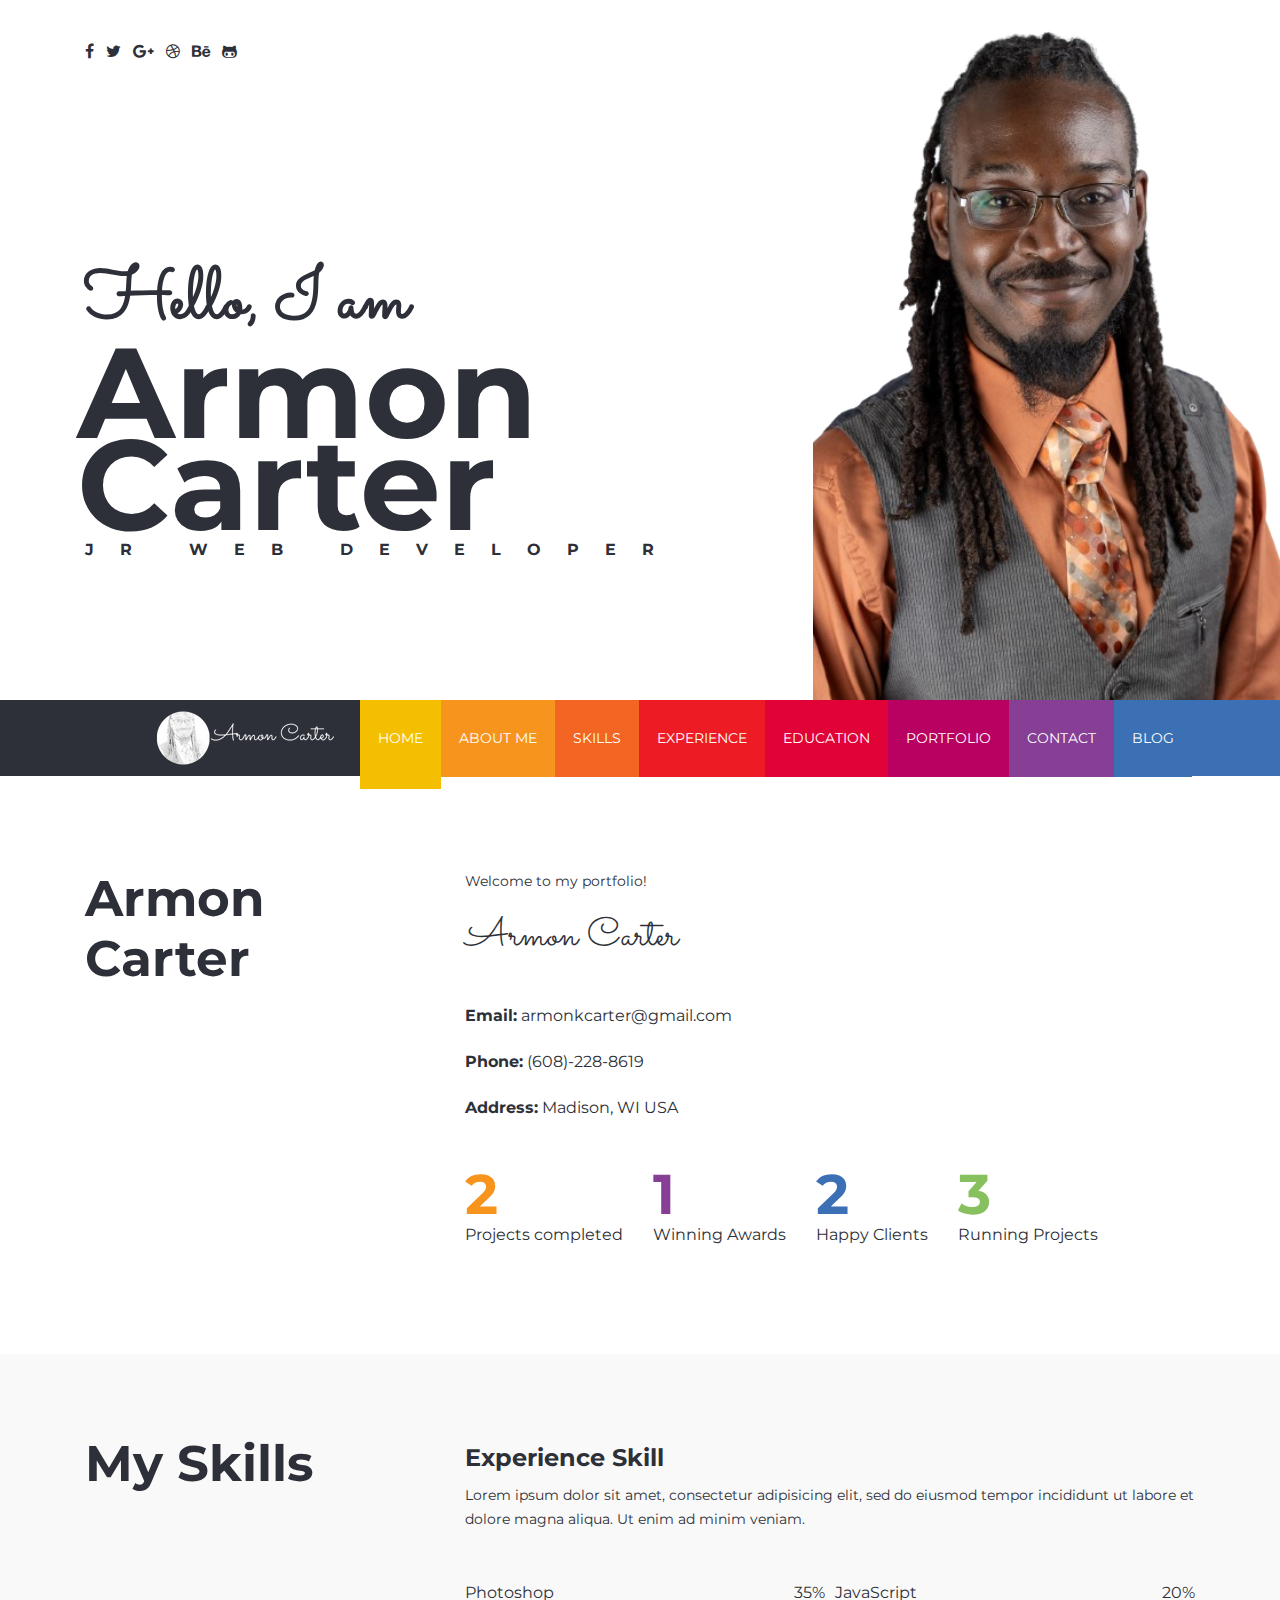
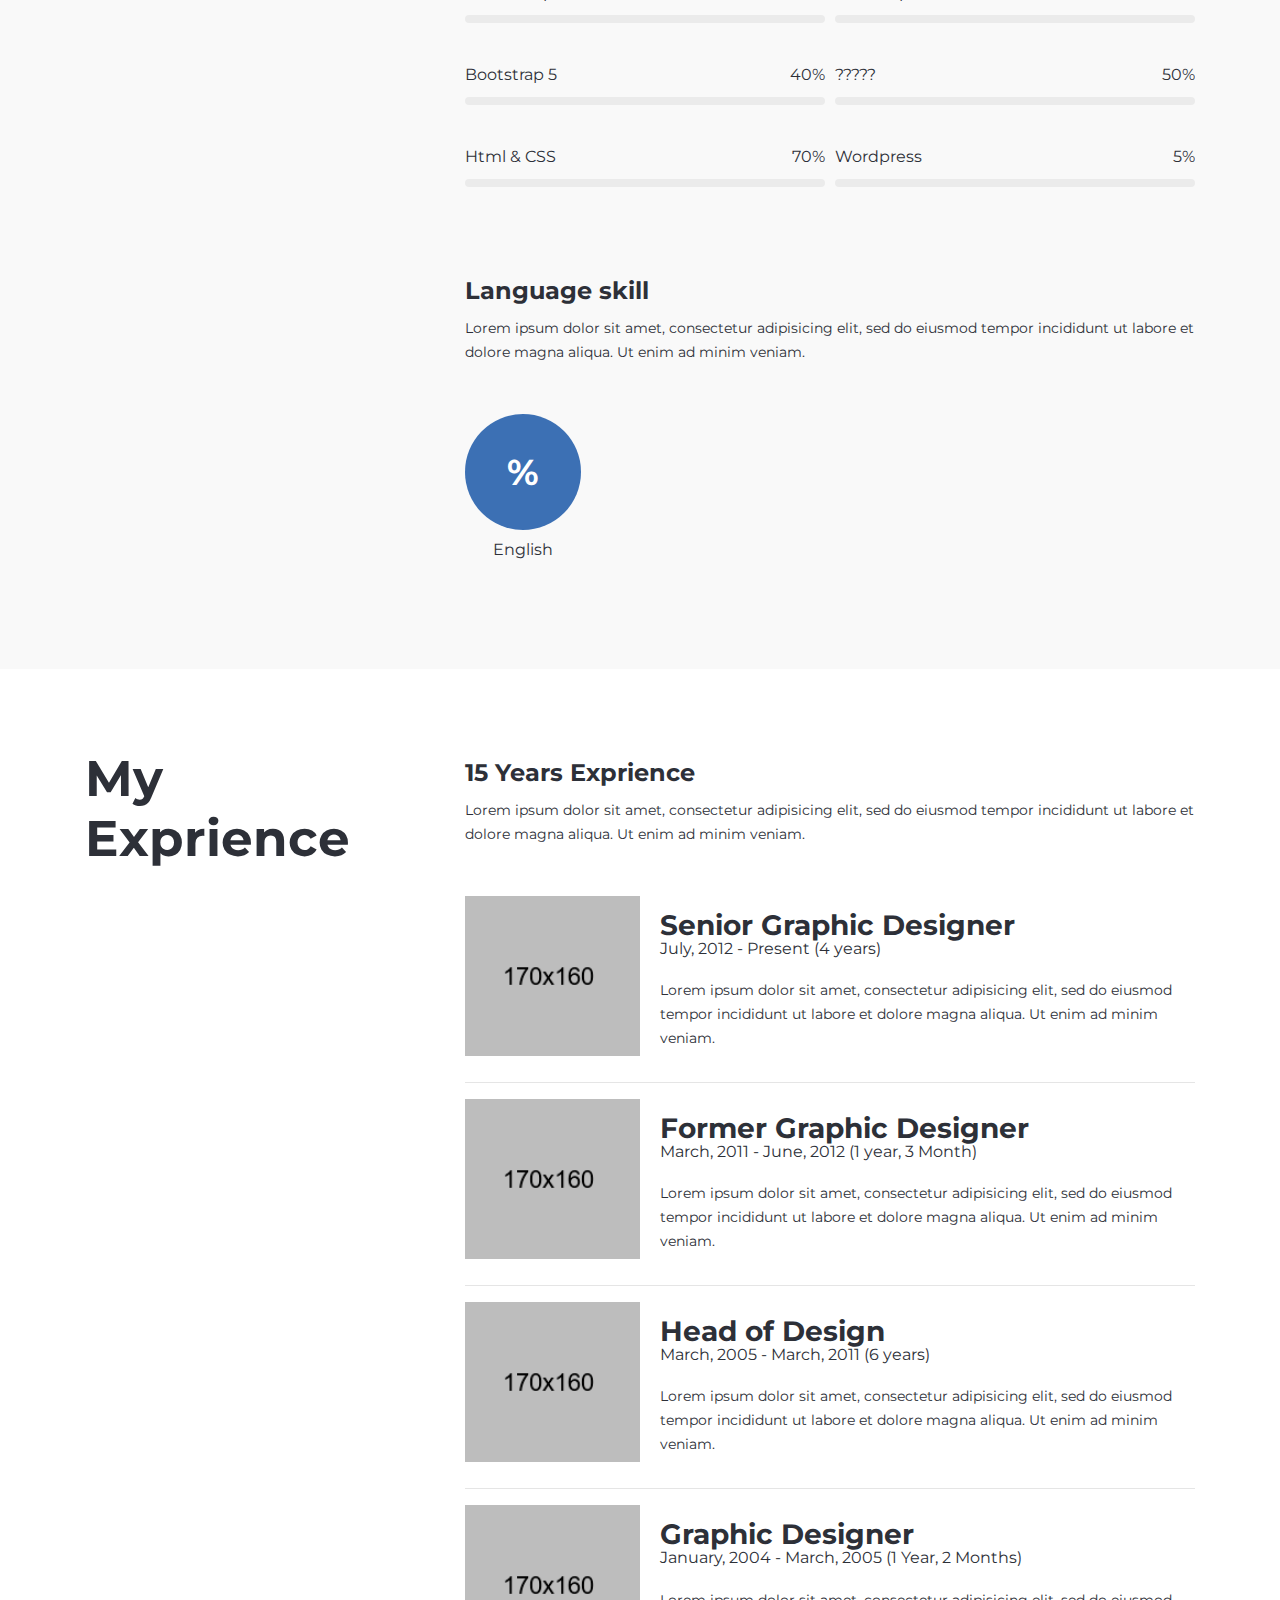
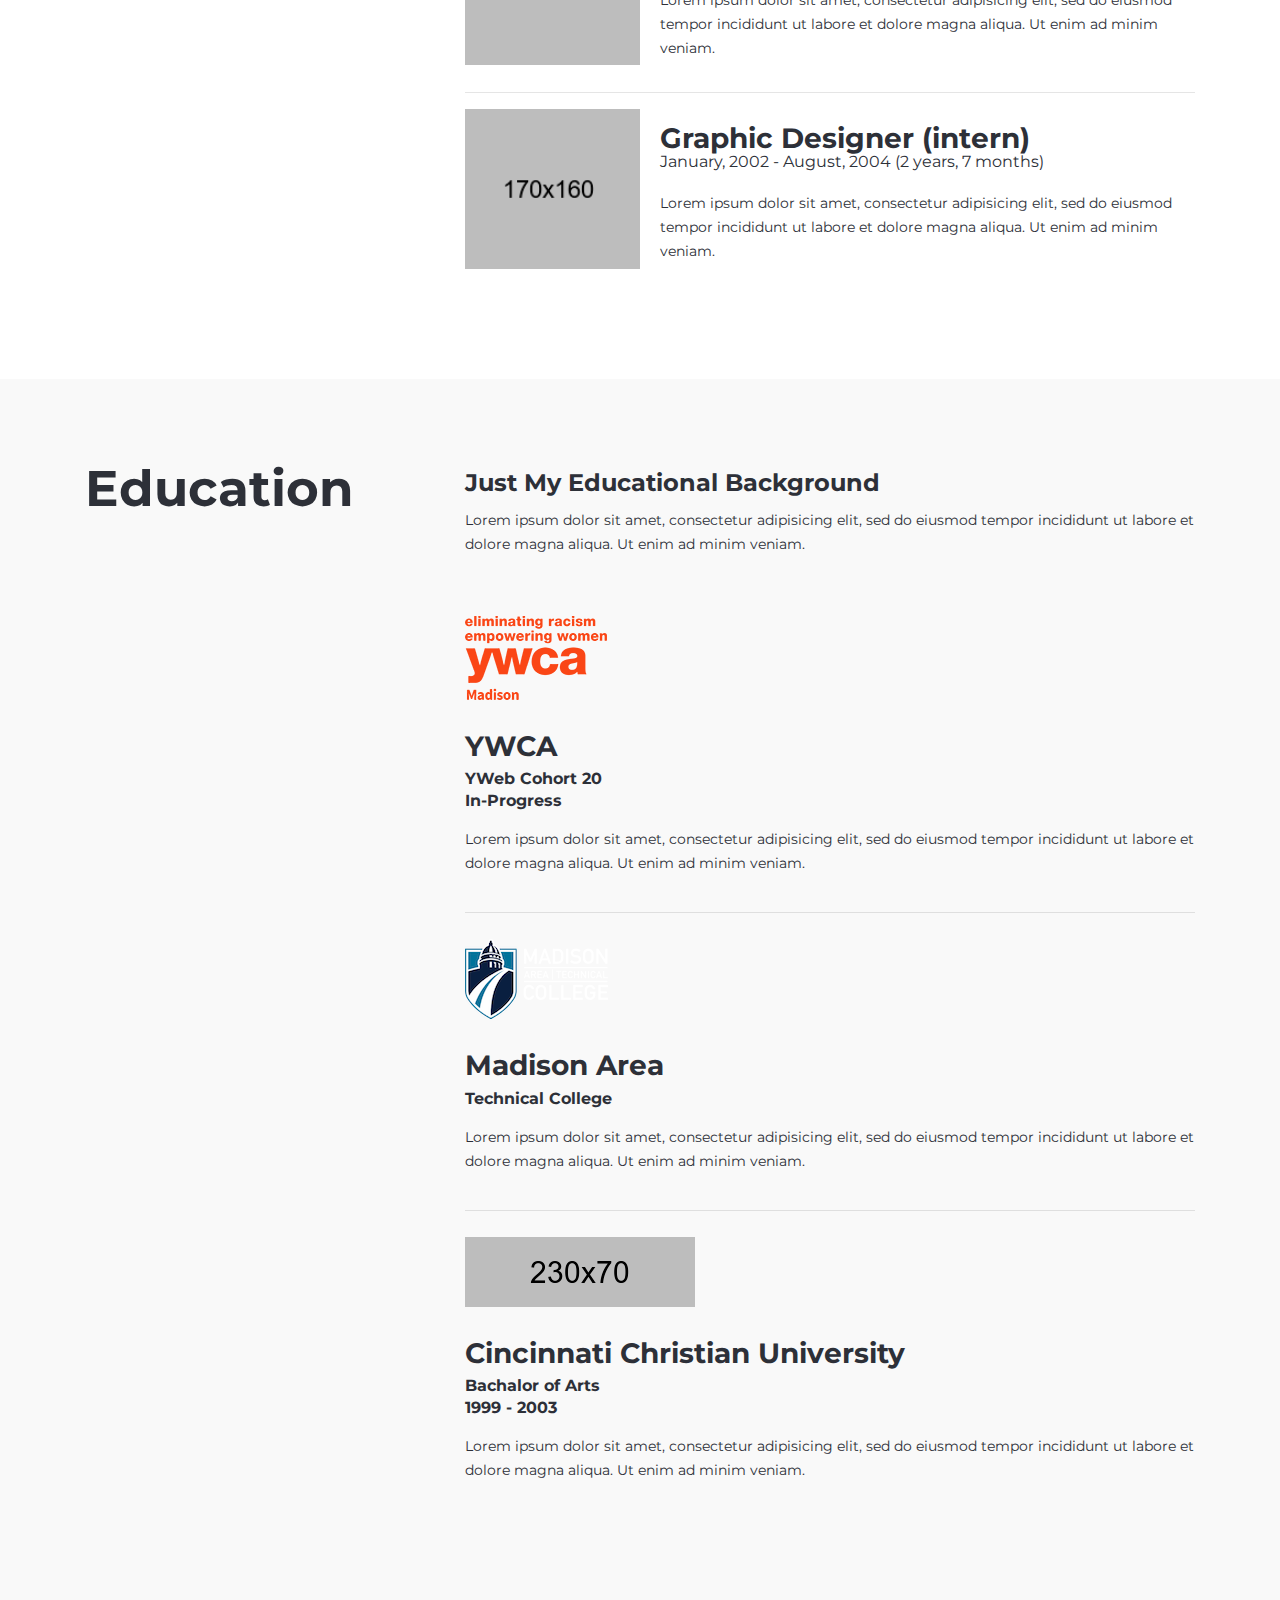
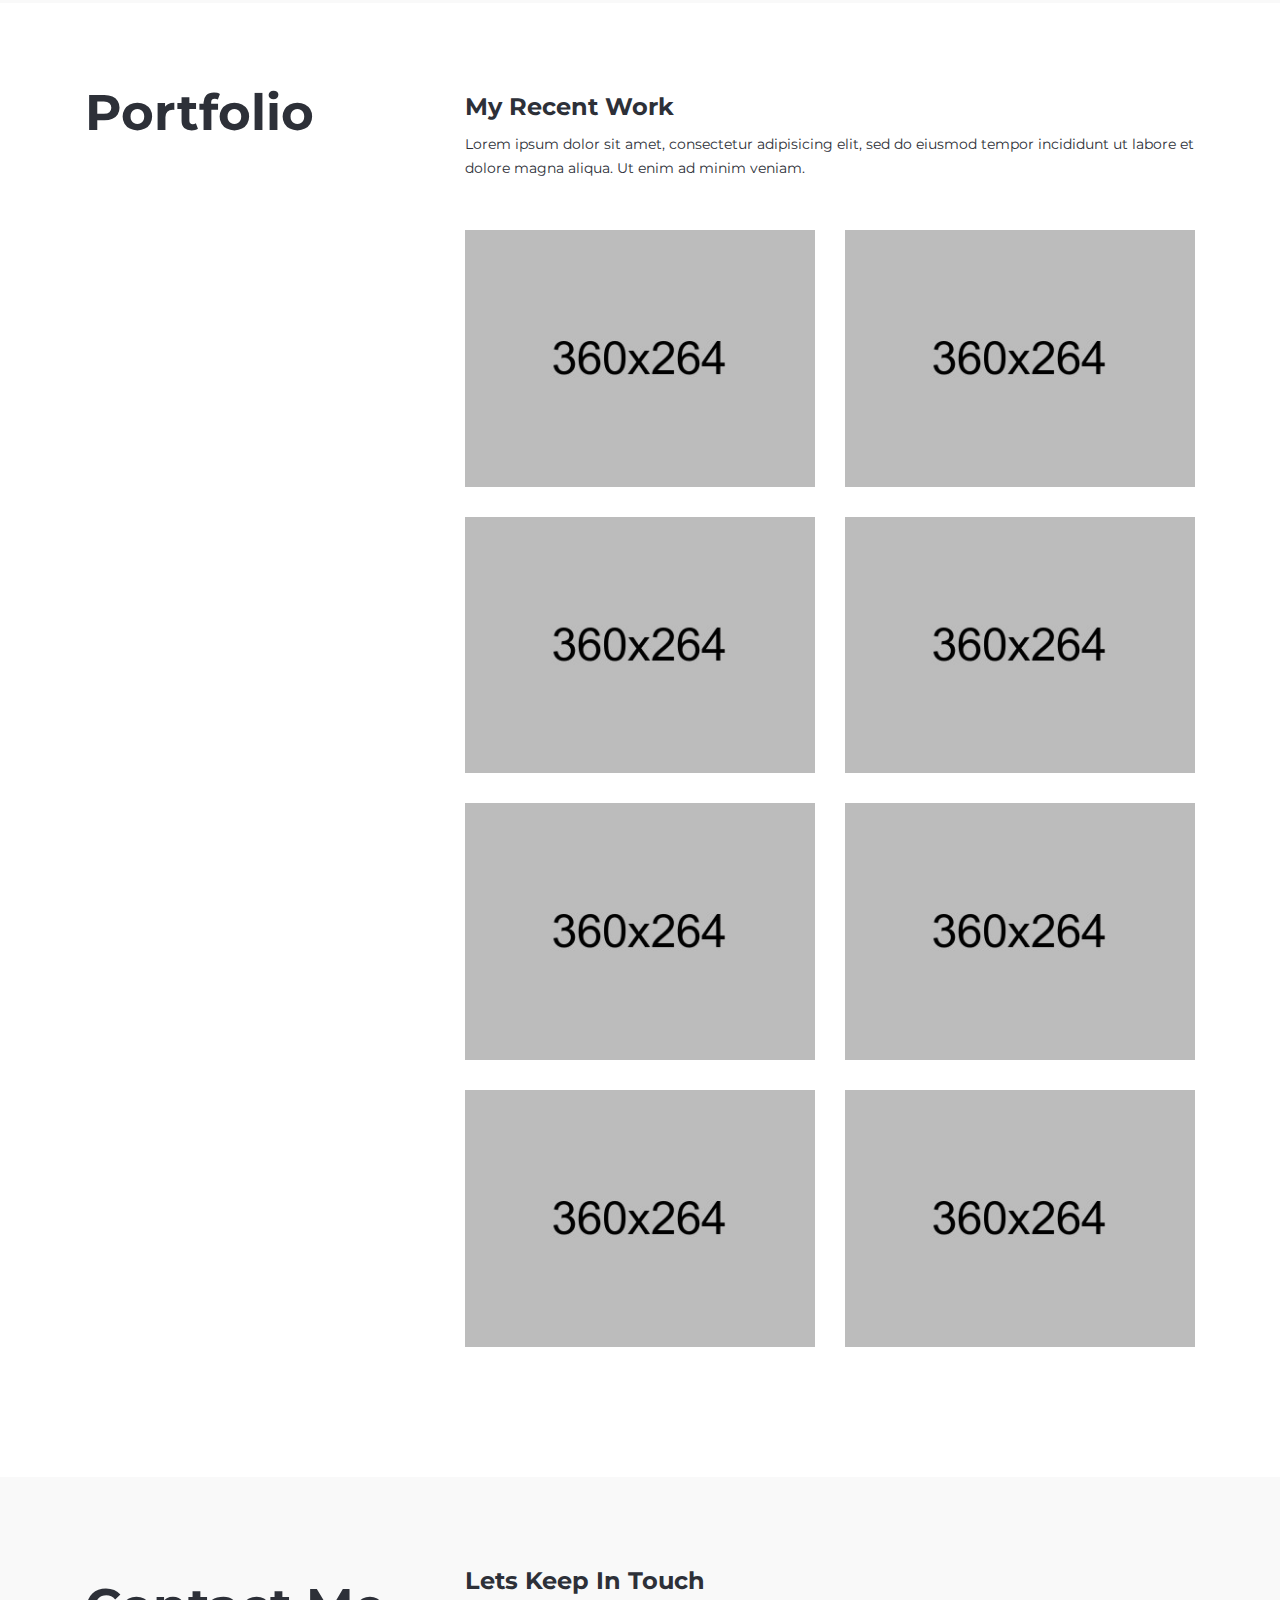
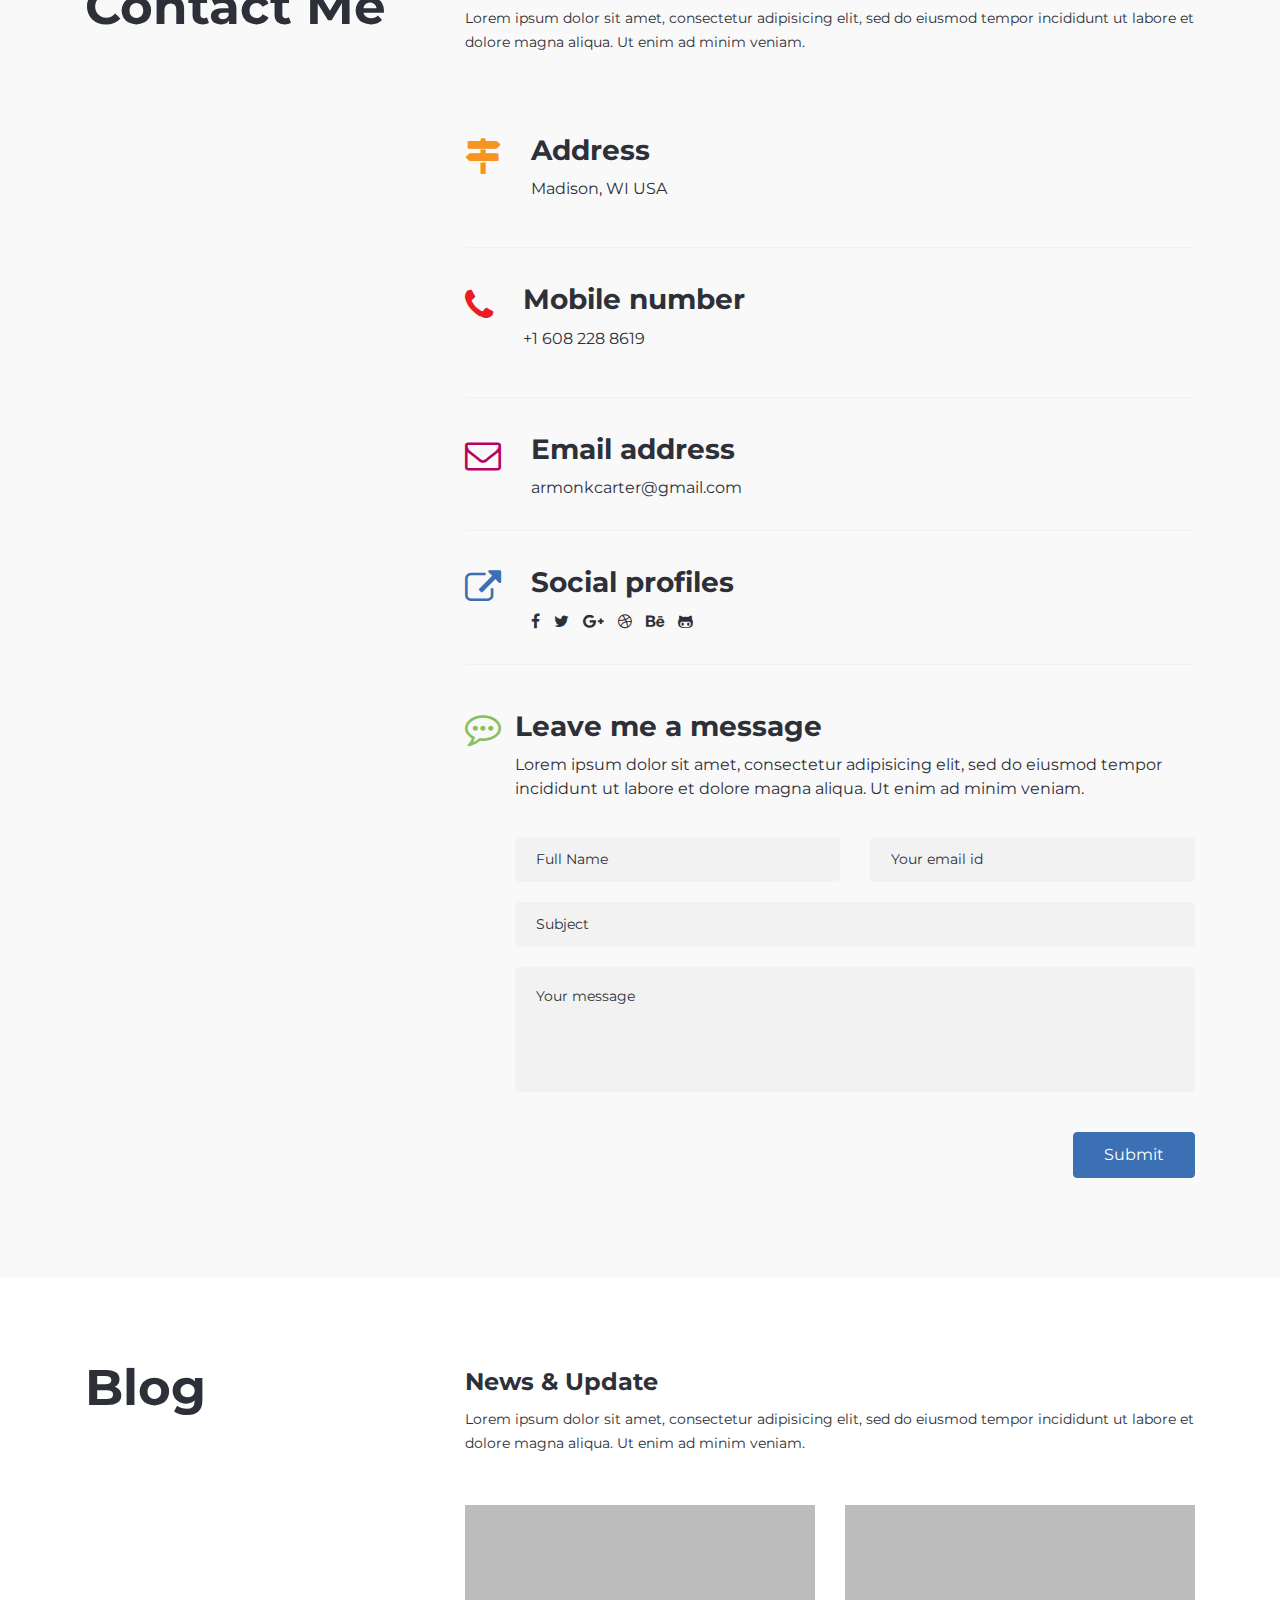
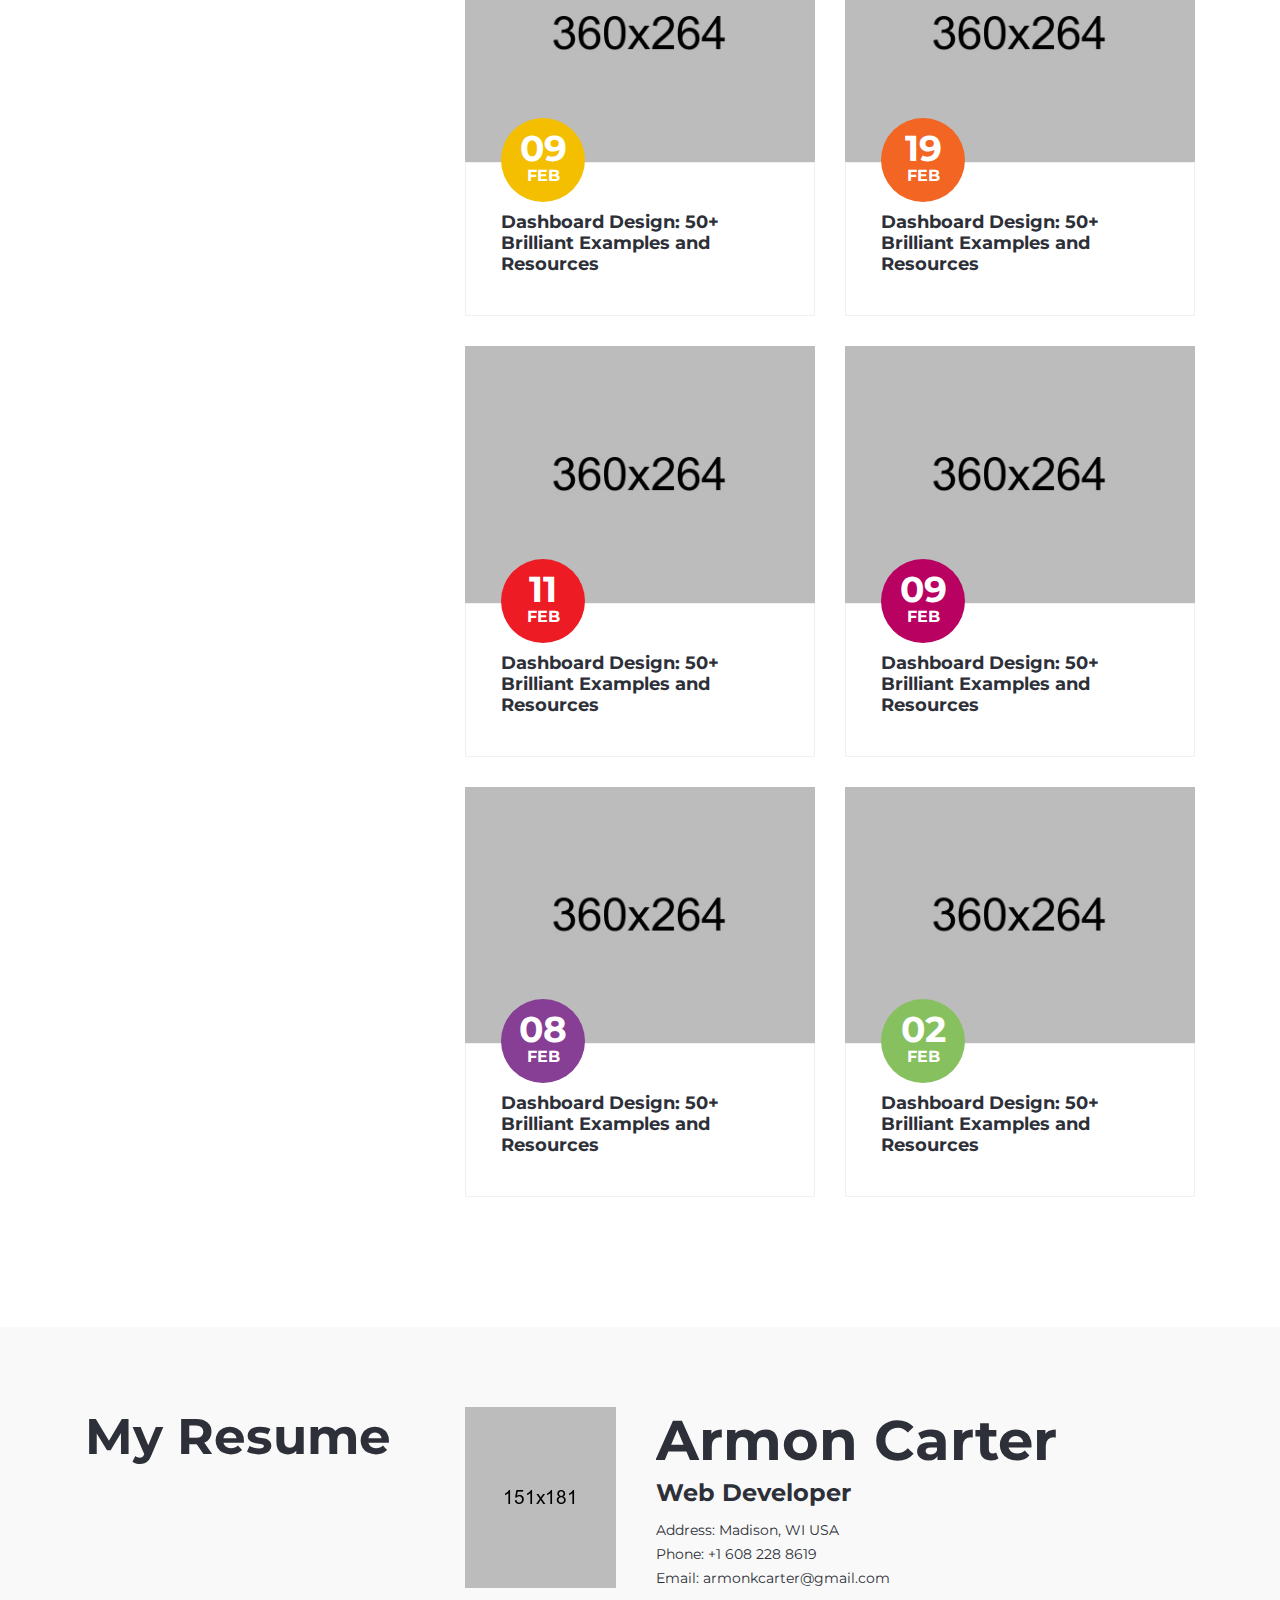
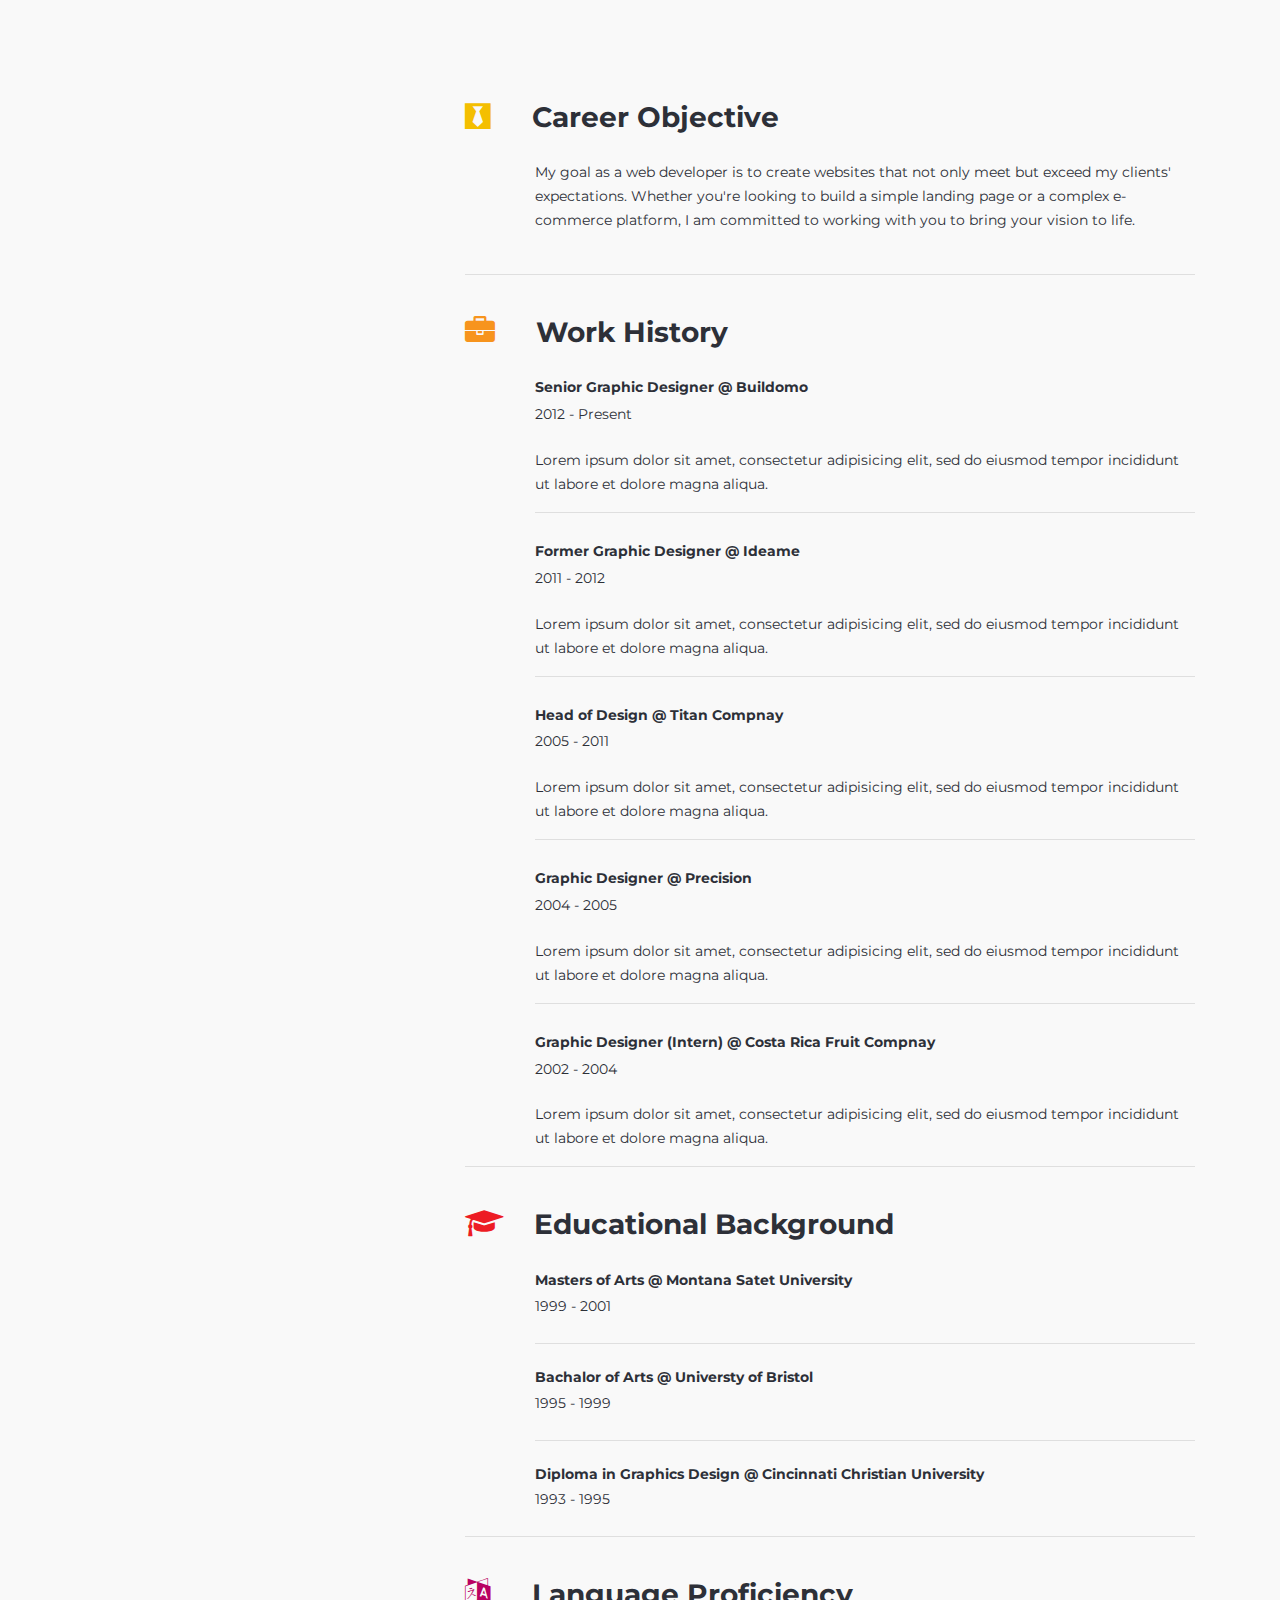
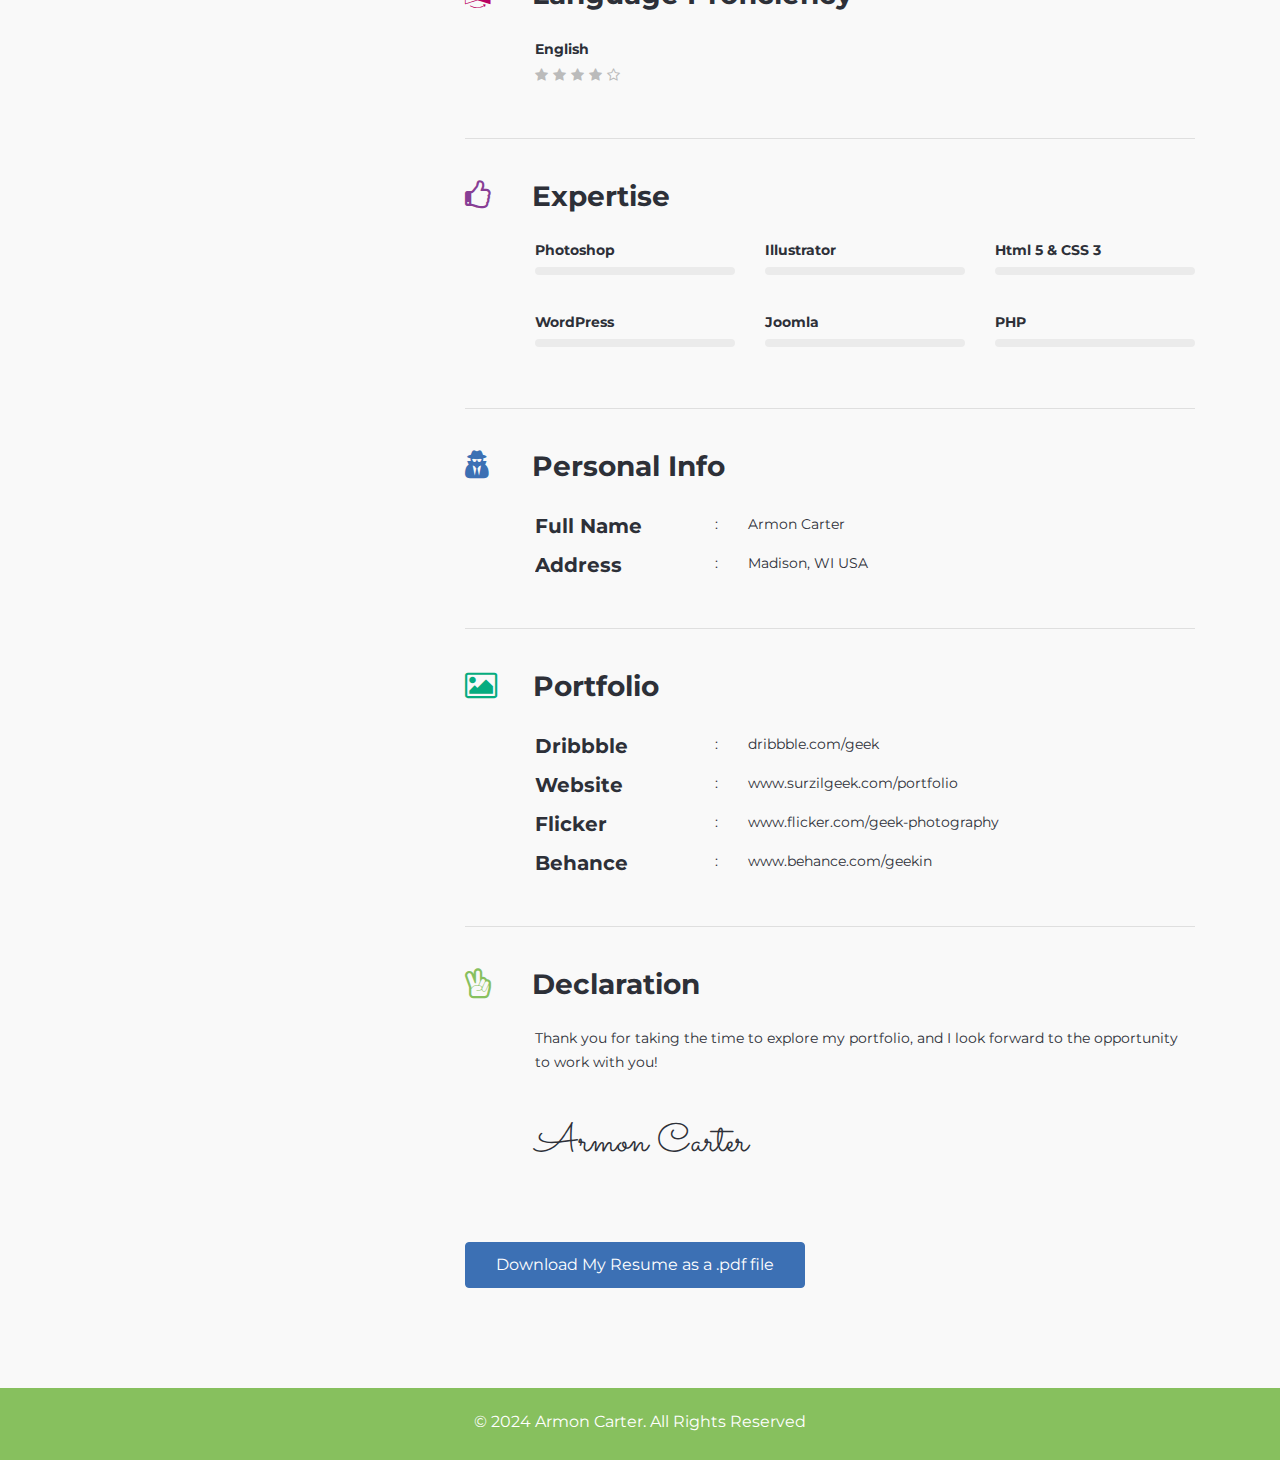
==== commit 9b630767: "images and content" ====
--- a/index-two.html
+++ b/index-two.html
@@ -97,7 +97,7 @@
                 <div class="banner-info">
                   <h1>Hello, I am</h1>
                   <h2>Armon Carter</h2>
-                  <h3>Web Developer</h3>
+                  <h3>Jr Web Developer</h3>
                 </div>
               </div>
             </div>
@@ -763,21 +763,21 @@
                         <i class="fa fa-map-signs" aria-hidden="true"></i>
                       </div>
                       <h3>Address</h3>
-                      <p>123 West 12th Street, Suite 456 New York, NY 123456</p>
+                      <p>Madison, WI USA</p>
                     </li>
                     <li>
                       <div class="icons icons1">
                         <i class="fa fa-phone" aria-hidden="true"></i>
                       </div>
                       <h3>Mobile number</h3>
-                      <p>+012 345 678 910</p>
+                      <p>+1 608 228 8619</p>
                     </li>
                     <li>
                       <div class="icons icons2">
                         <i class="fa fa-envelope-o" aria-hidden="true"></i>
                       </div>
                       <h3>Email address</h3>
-                      <a href="#">itsme@surzilgeek.com</a>
+                      <a href="#">armonkcarter@gmail.com</a>
                     </li>
                     <li>
                       <div class="icons icons3">
@@ -1094,9 +1094,9 @@
                   <h4>Web Developer</h4>
                   <address>
                     <p>
-                      Address: 123 West 12th Street, Suite 456 New York, NY
-                      123456 <br />
-                      Phone: +012 345 678 910 <br />
+                      Address: Madison, WI USA
+                       <br />
+                      Phone: +1 608 228 8619 <br />
                       <a href="#">Email: armonkcarter@gmail.com</a>
                     </p>
                   </address>
@@ -1233,7 +1233,7 @@
                           </li>
                         </ul>
                       </li>
-                      <li>
+                      <!-- <li>
                         <h5>German</h5>
                         <ul>
                           <li><i class="fa fa-star" aria-hidden="true"></i></li>
@@ -1246,8 +1246,8 @@
                             <i class="fa fa-star-o" aria-hidden="true"></i>
                           </li>
                         </ul>
-                      </li>
-                      <li>
+                      </li> -->
+                      <!-- <li>
                         <h5>Sh5anish</h5>
                         <ul>
                           <li><i class="fa fa-star" aria-hidden="true"></i></li>
@@ -1256,8 +1256,8 @@
                           <li><i class="fa fa-star" aria-hidden="true"></i></li>
                           <li><i class="fa fa-star" aria-hidden="true"></i></li>
                         </ul>
-                      </li>
-                      <li>
+                      </li> -->
+                      <!-- <li>
                         <h5>Latin</h5>
                         <ul>
                           <li><i class="fa fa-star" aria-hidden="true"></i></li>
@@ -1272,7 +1272,7 @@
                             <i class="fa fa-star-o" aria-hidden="true"></i>
                           </li>
                         </ul>
-                      </li>
+                      </li> -->
                     </ul>
                   </div>
                 </div>
@@ -1391,7 +1391,7 @@
                       </li>
                       <li>
                         <h5>Address</h5>
-                        <span>:</span>121 King Street, Melbourne Victoria
+                        <span>:</span>Madison, WI USA
                       </li>
                     </ul>
                   </div>
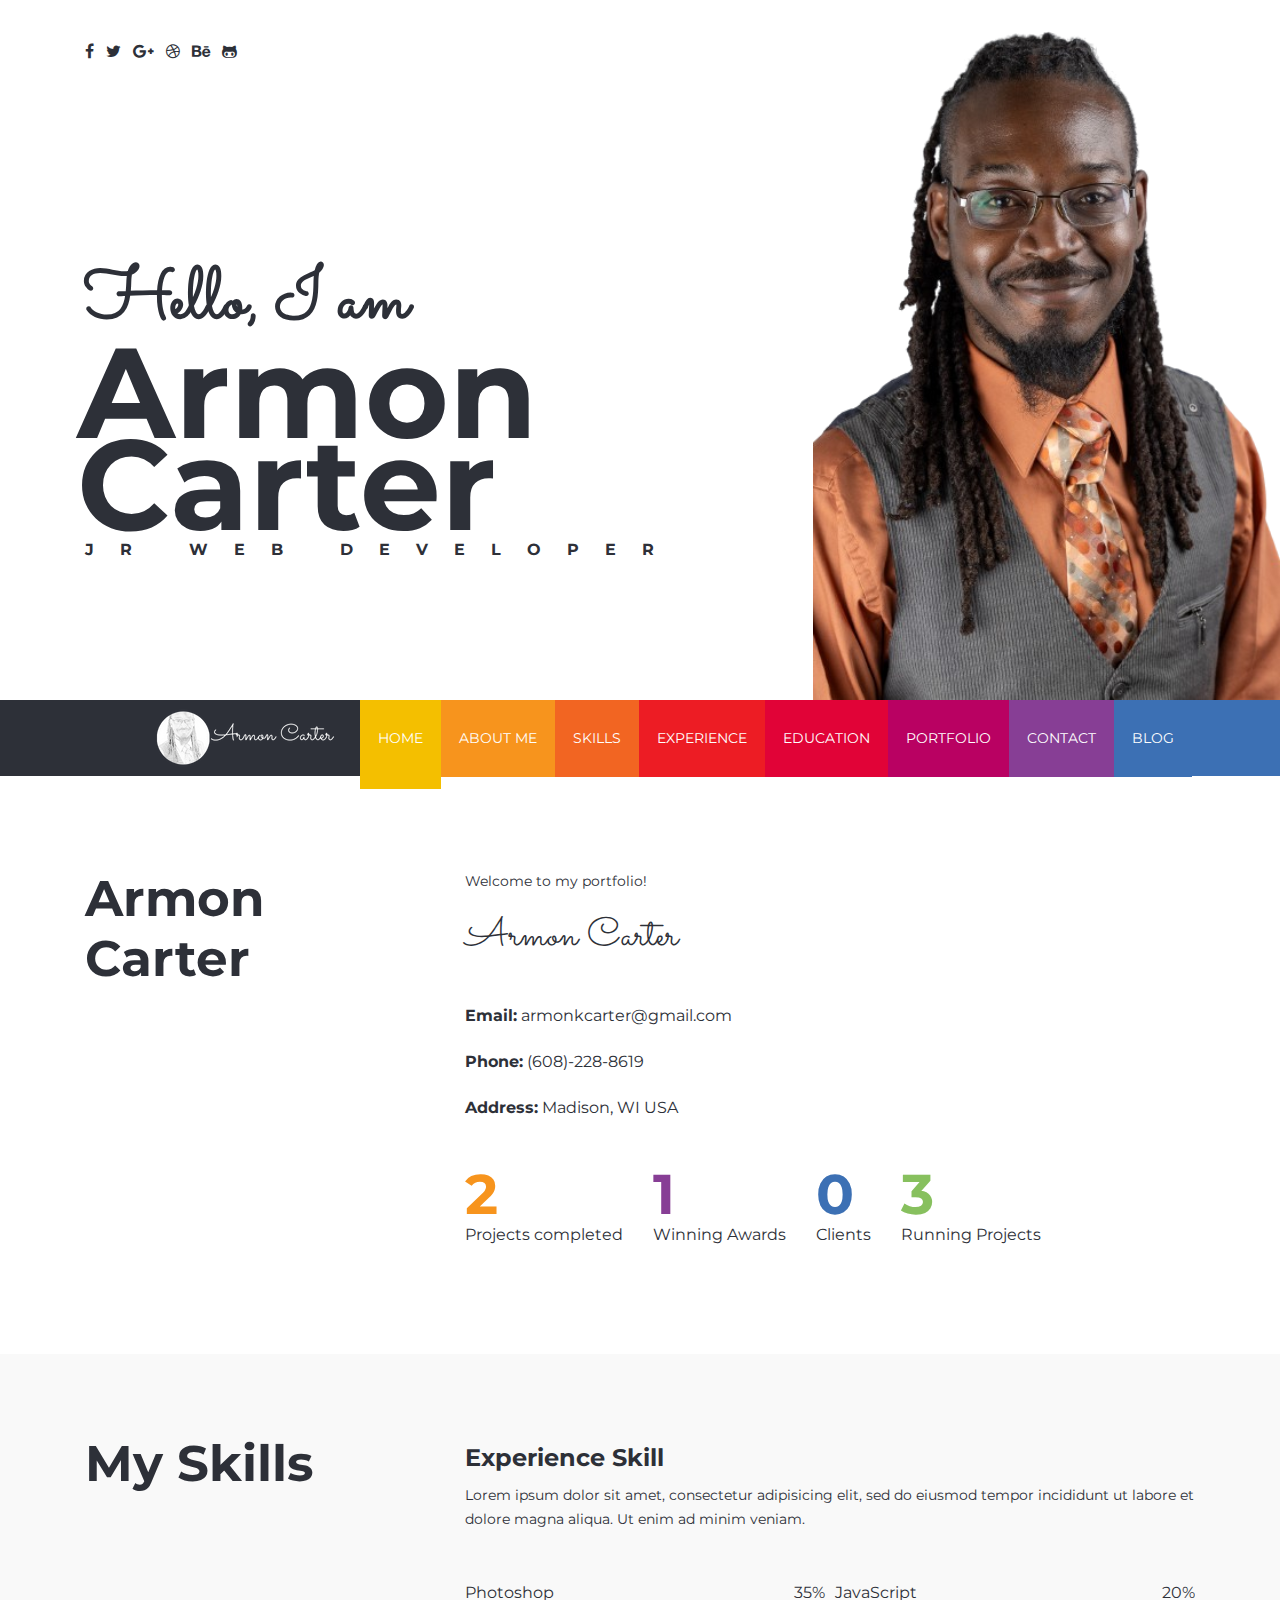
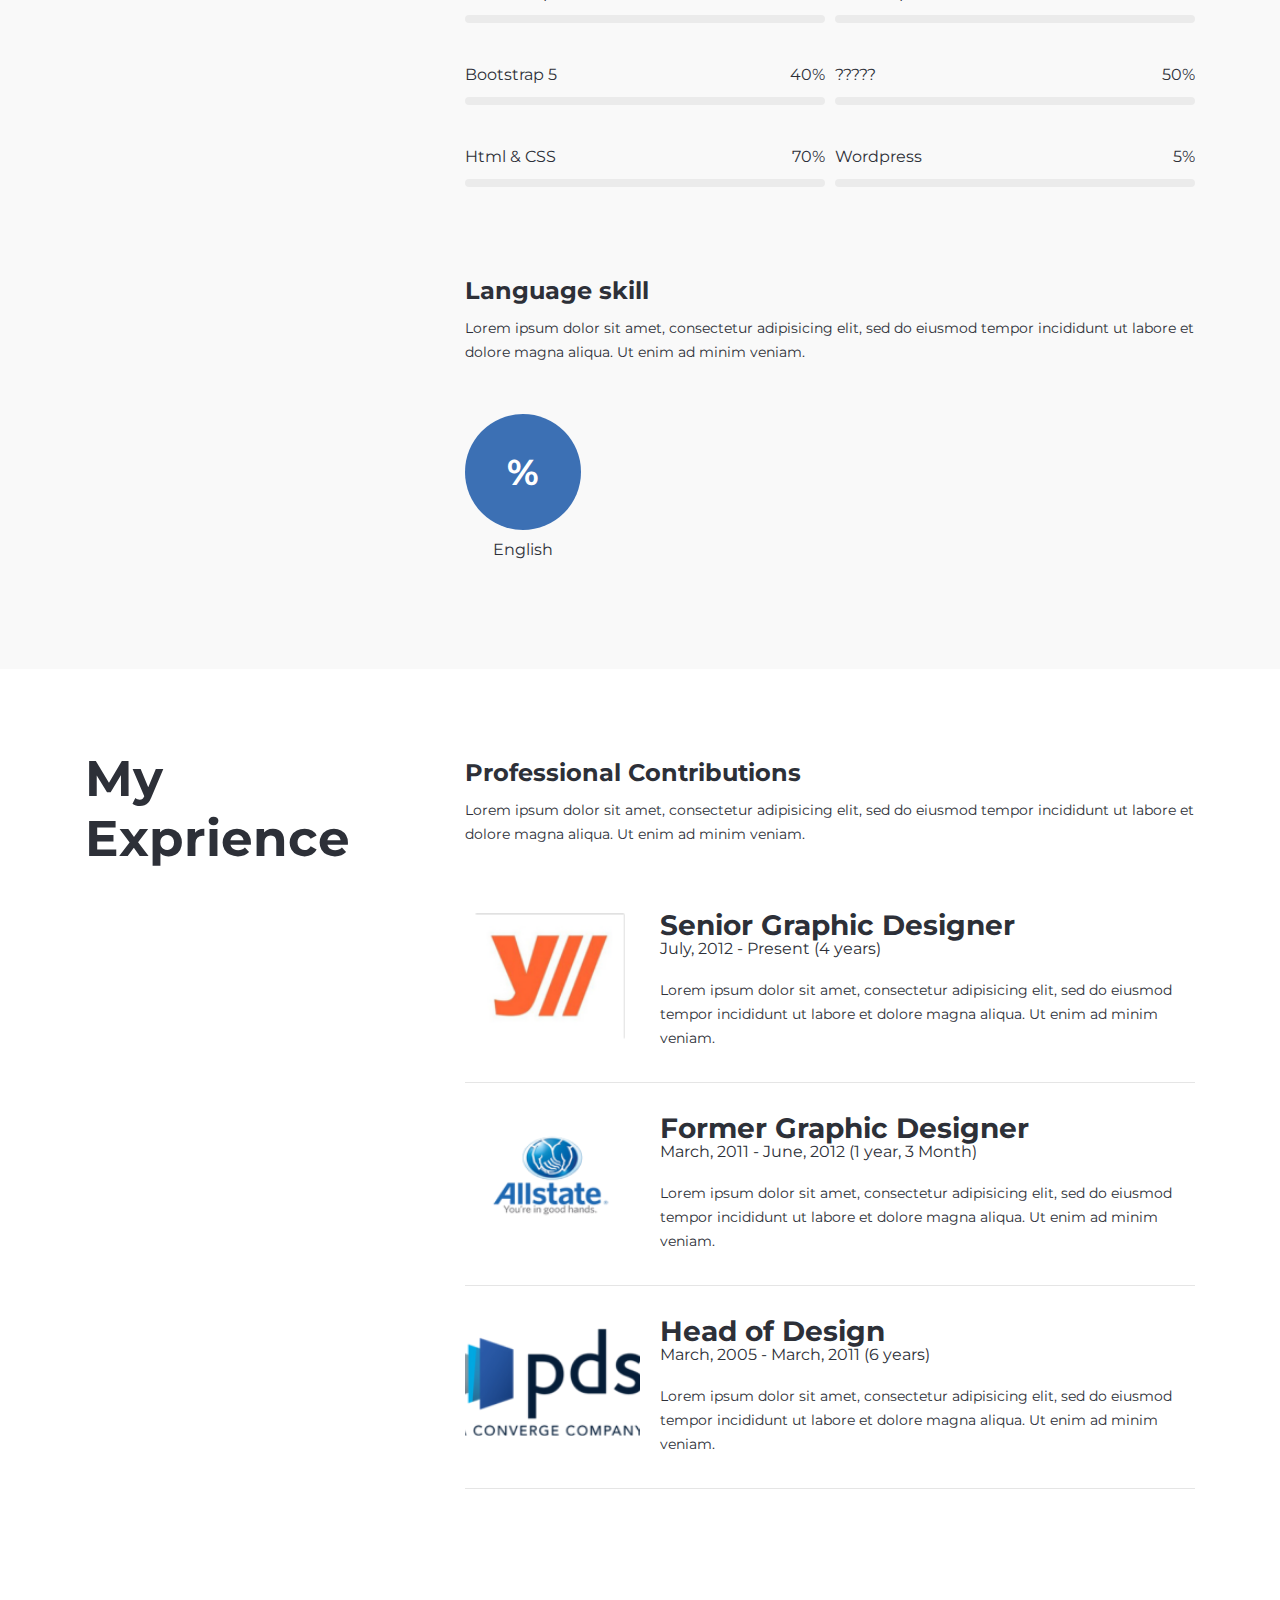
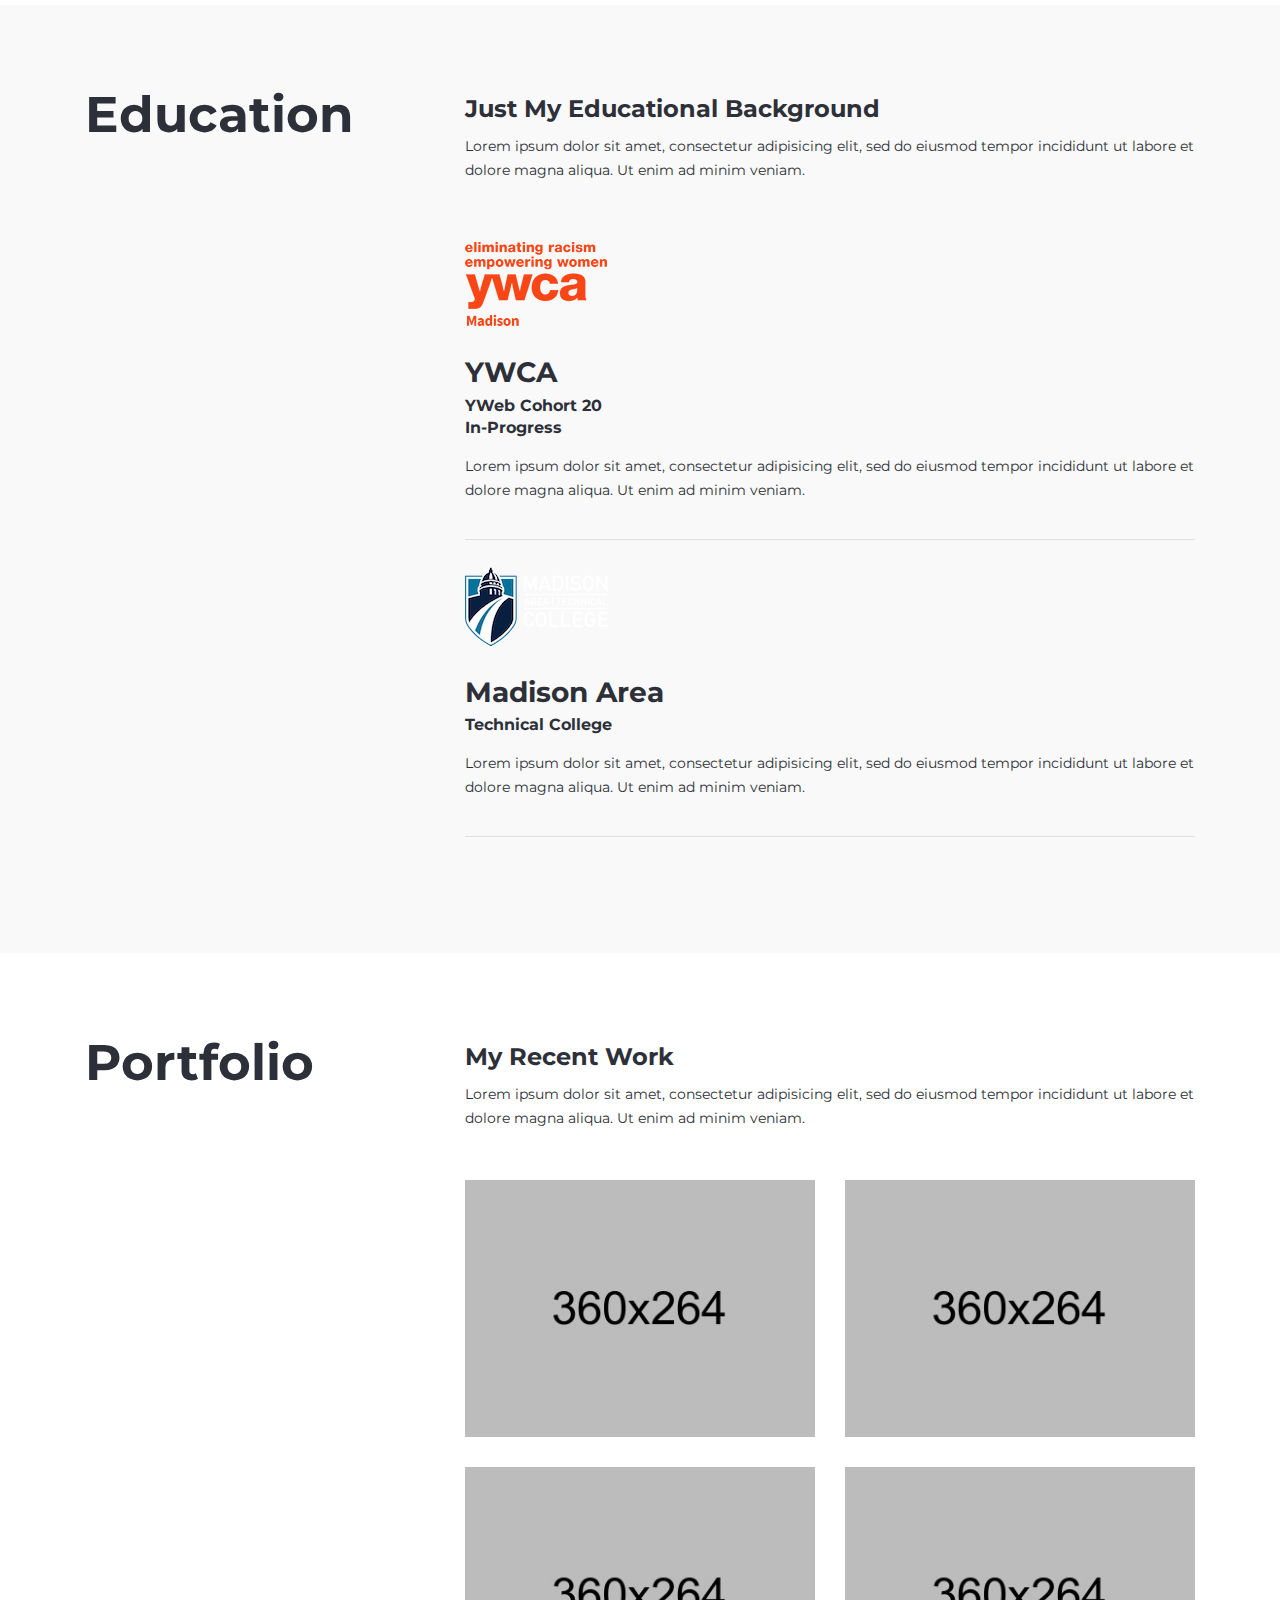
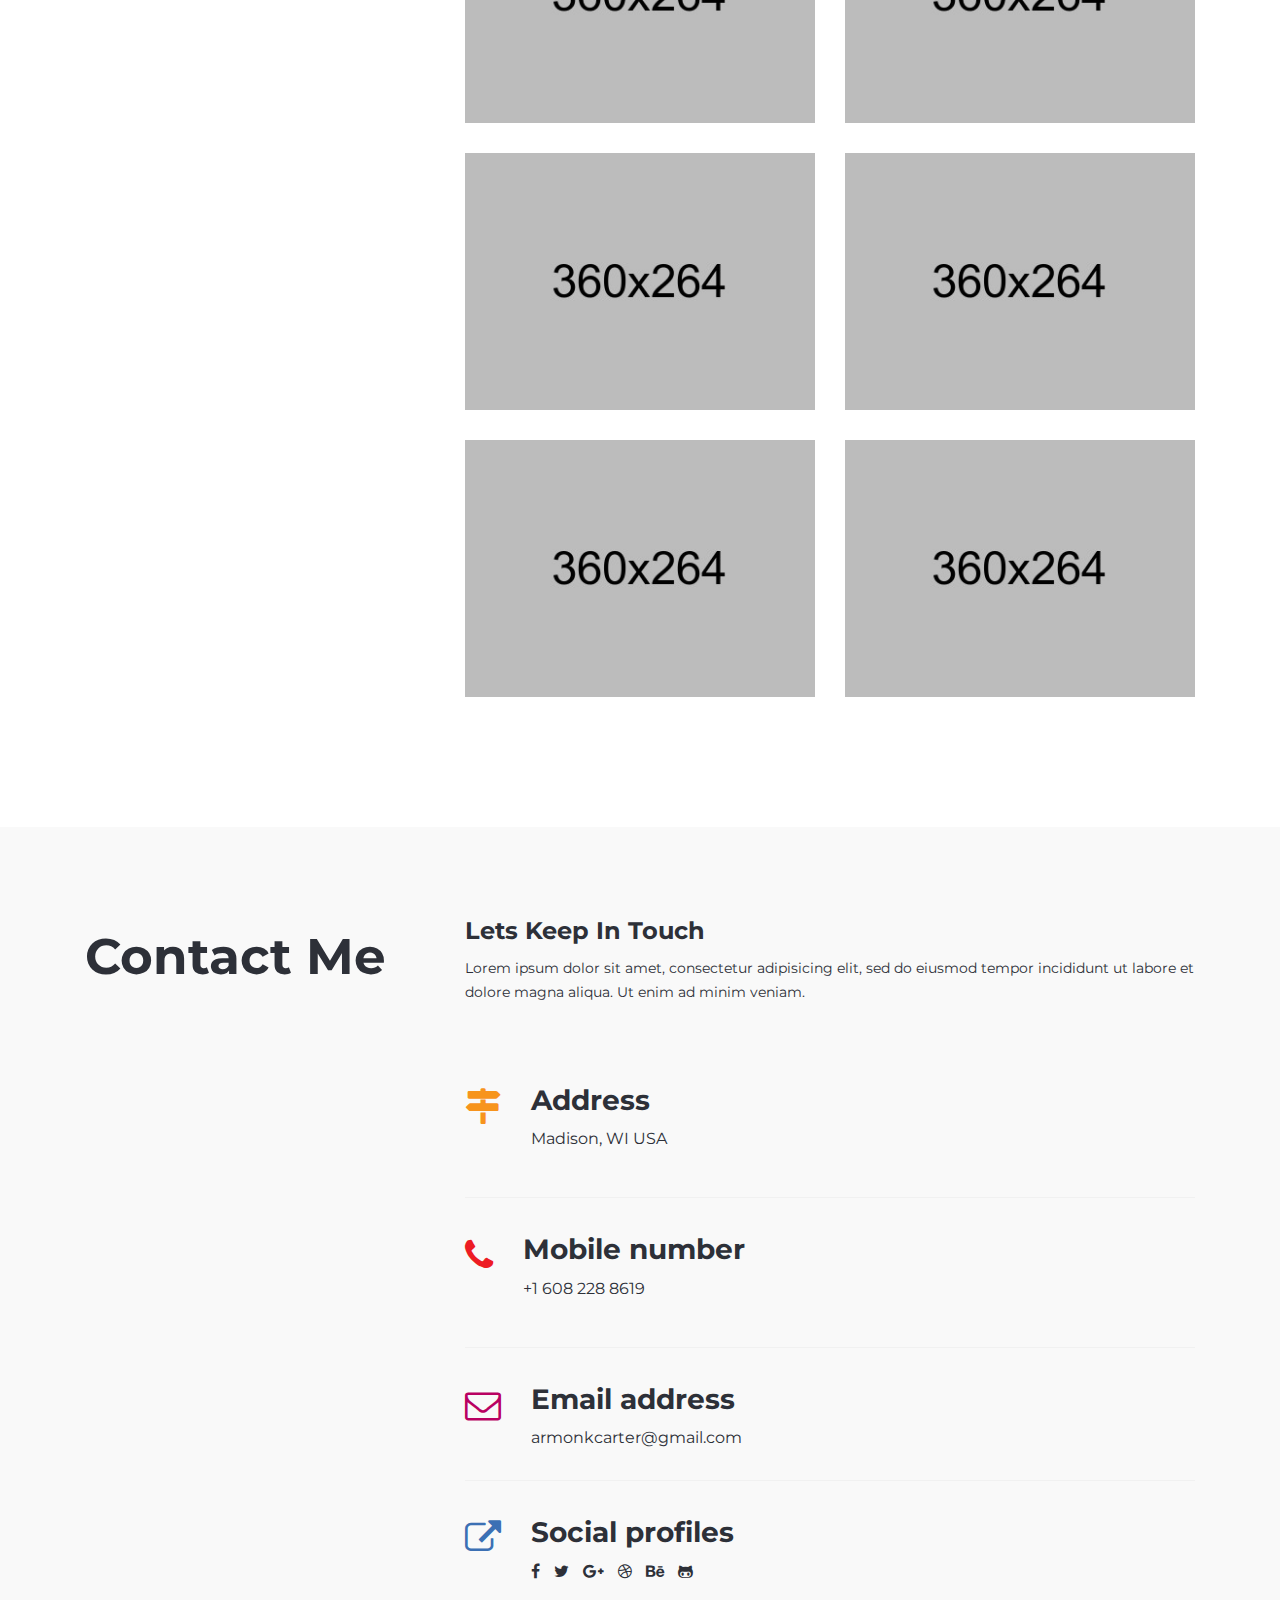
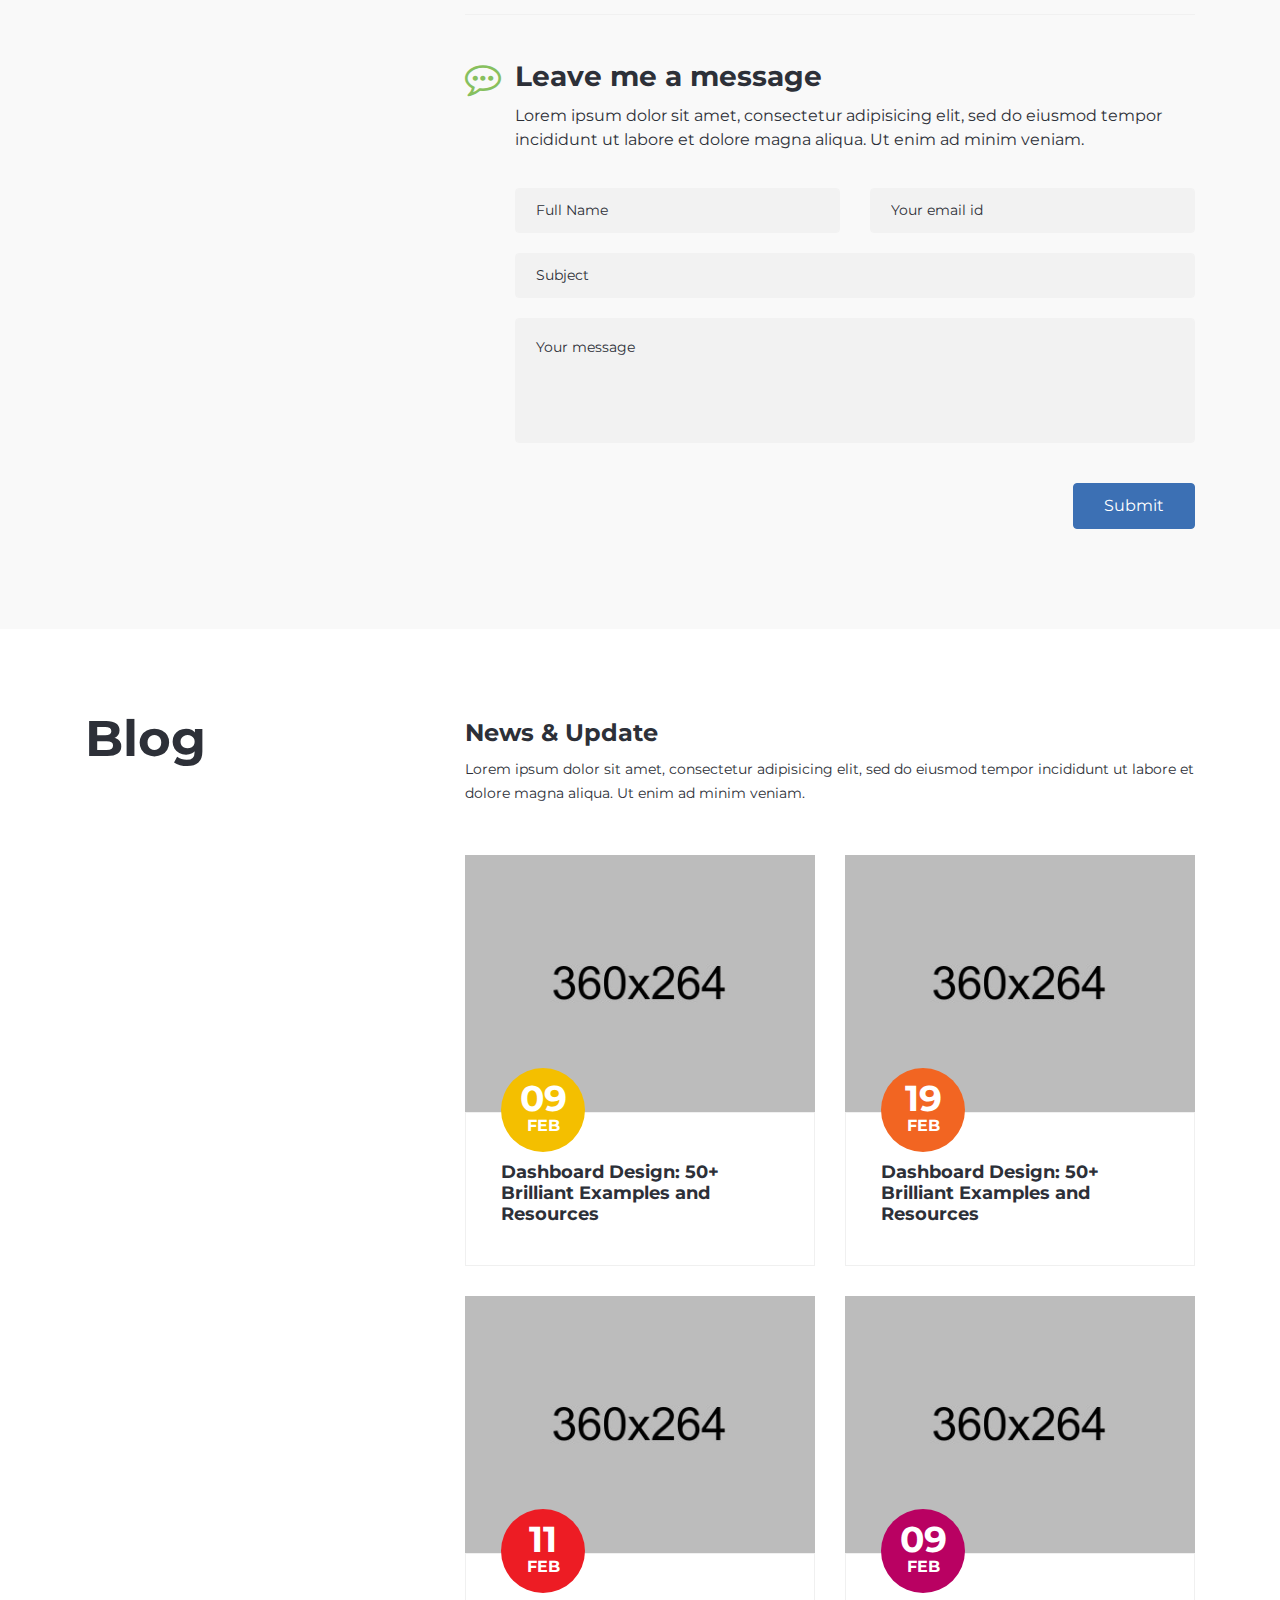
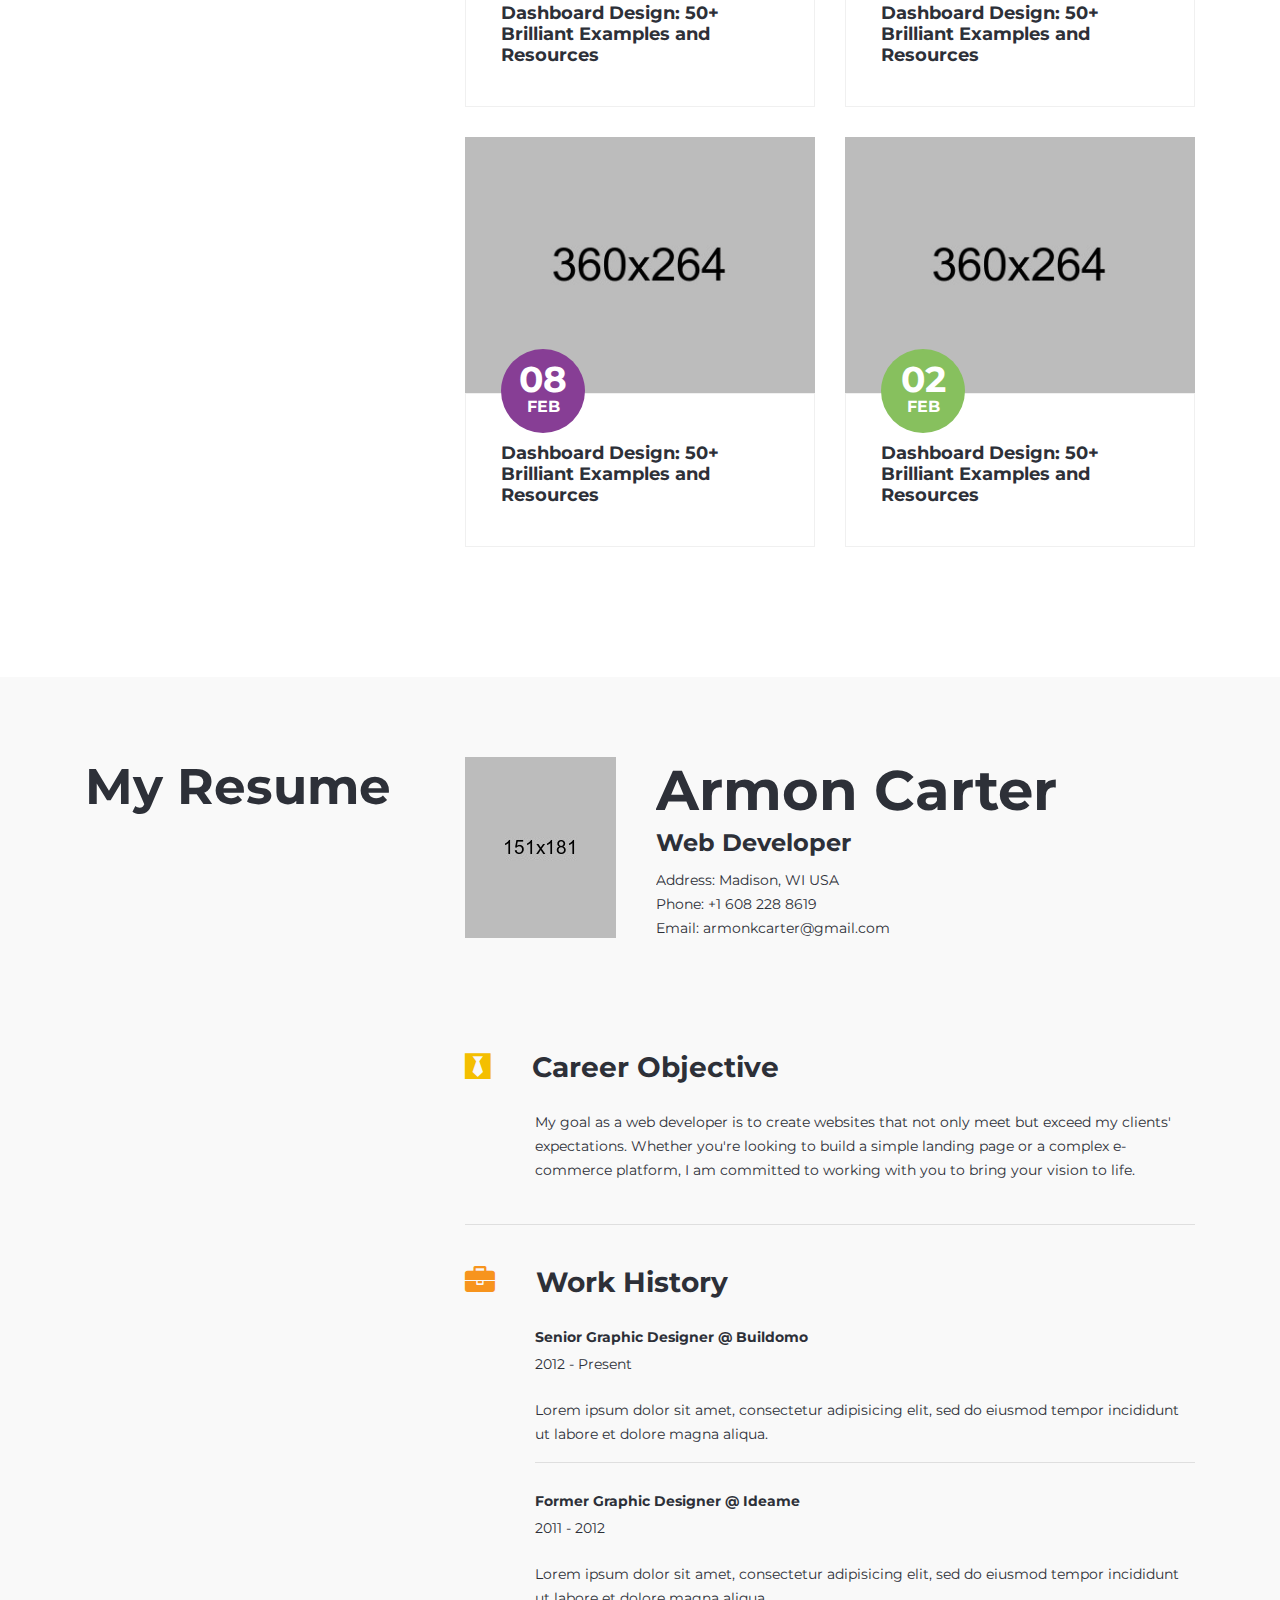
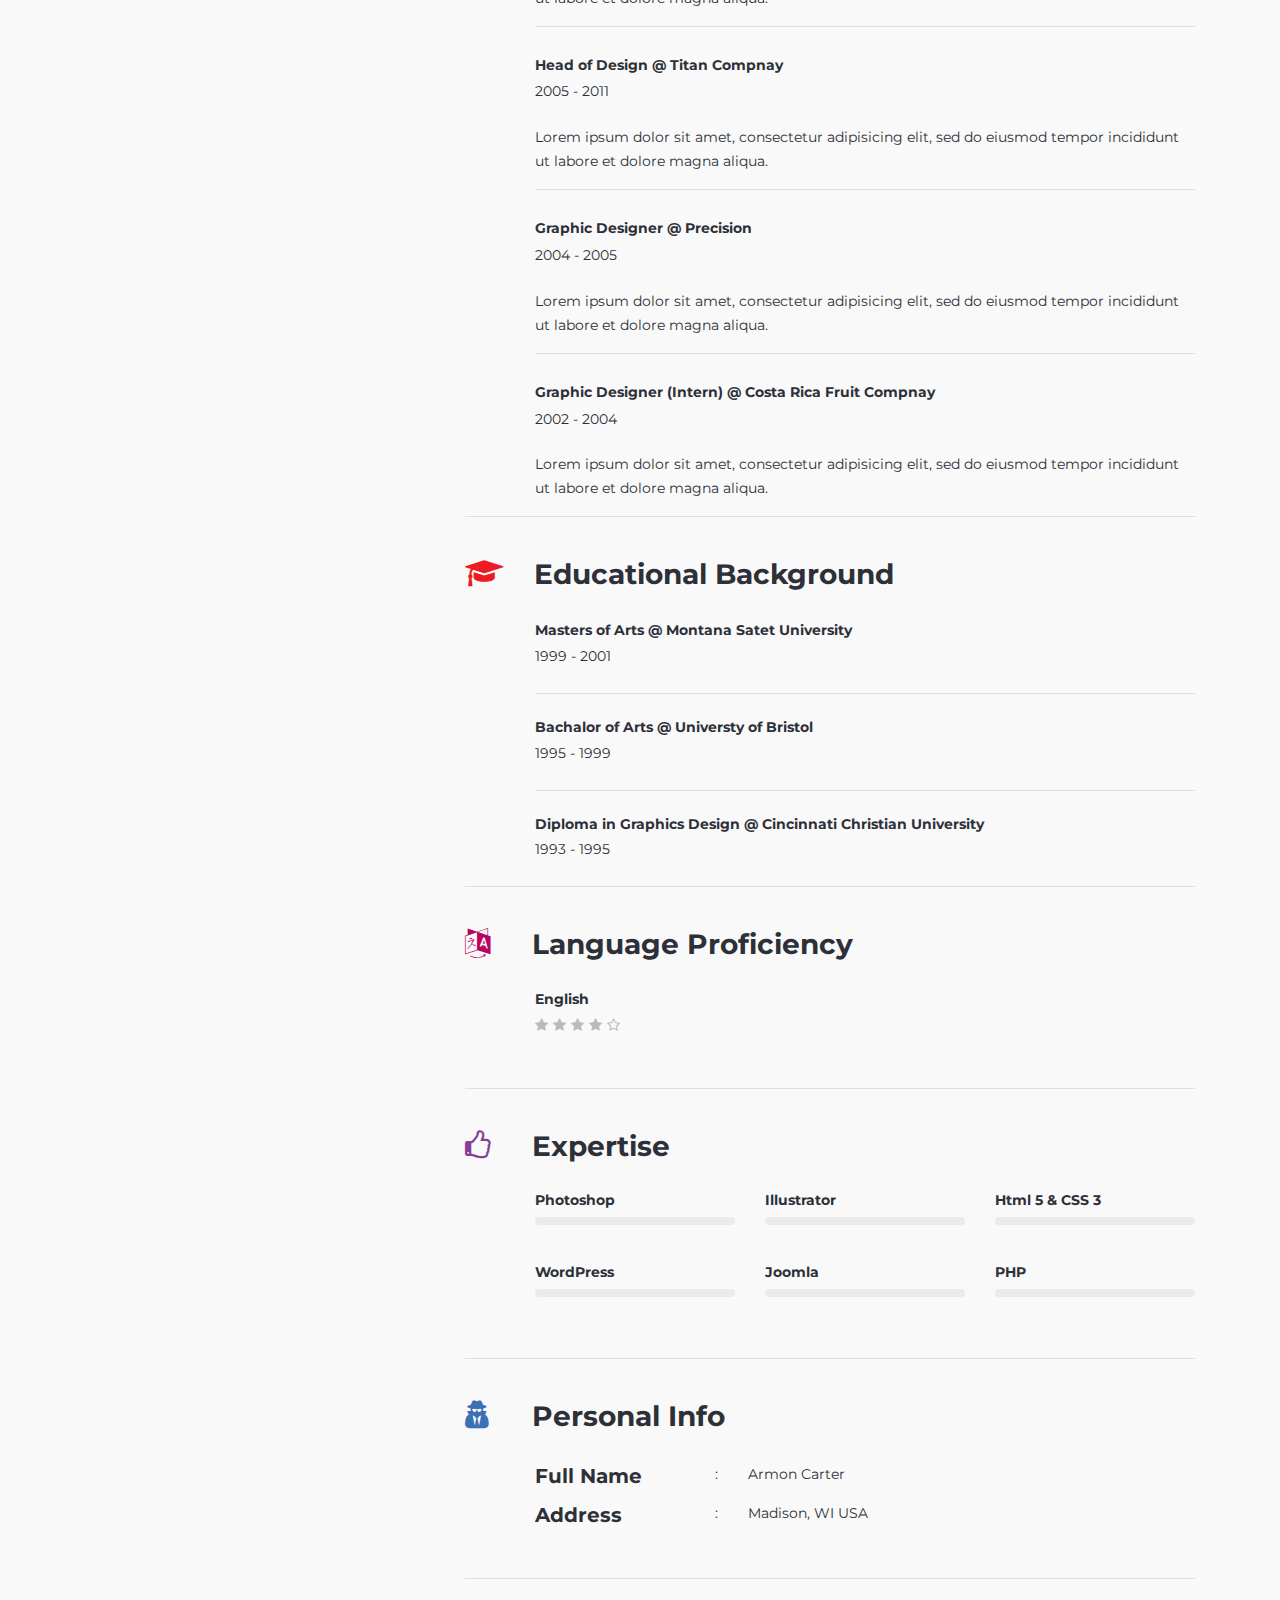
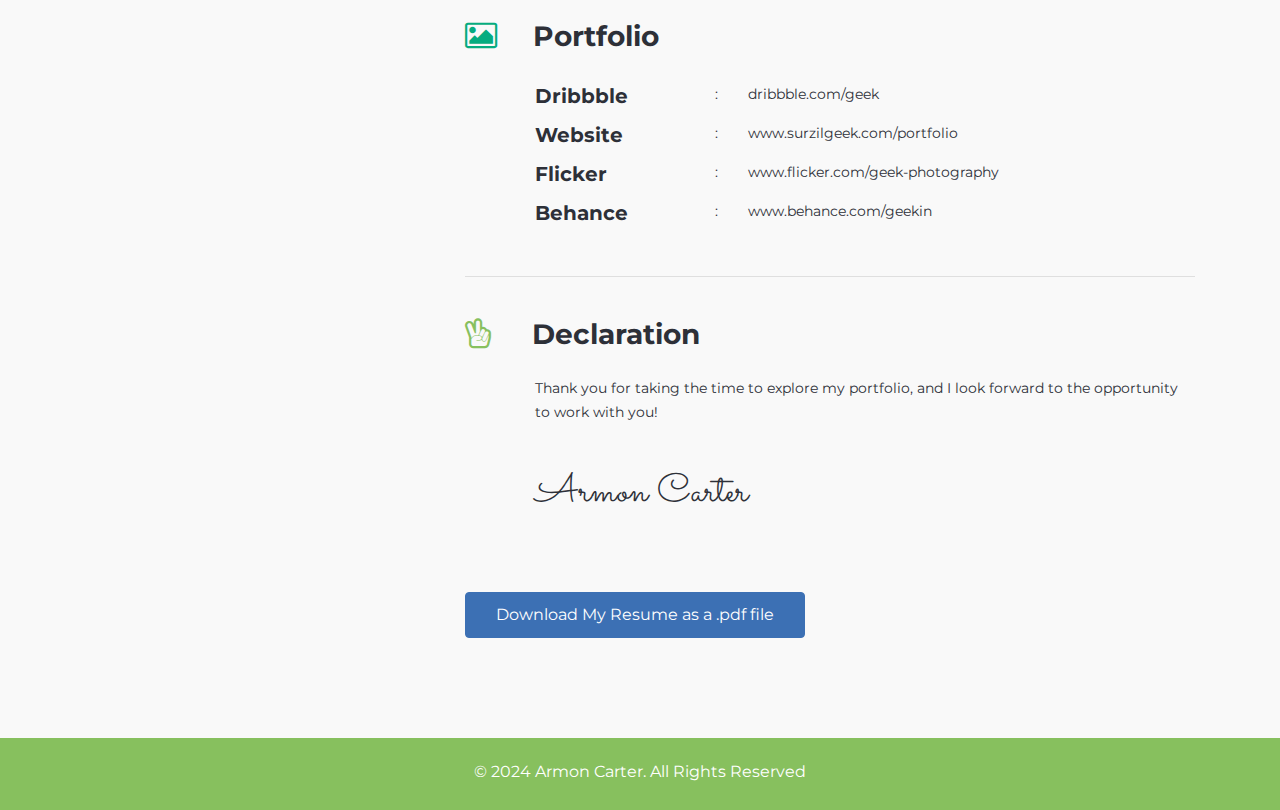
==== commit 3bf426ba: "updated images" ====
--- a/index-two.html
+++ b/index-two.html
@@ -189,8 +189,8 @@
                   <h4>Winning Awards</h4>
                 </li>
                 <li class="achievement-info">
-                  <span class="counter counter2">2</span>
-                  <h4>Happy Clients</h4>
+                  <span class="counter counter2">0</span>
+                  <h4>Clients</h4>
                 </li>
                 <li class="achievement-info">
                   <span class="counter counter3">3</span>
@@ -357,7 +357,7 @@
             </div>
             <div class="col-md-8">
               <div class="text-info">
-                <h4>15 Years Exprience</h4>
+                <h4>Professional Contributions</h4>
                 <p>
                   Lorem ipsum dolor sit amet, consectetur adipisicing elit, sed
                   do eiusmod tempor incididunt ut labore et dolore magna aliqua.
@@ -368,7 +368,7 @@
                 <div class="exprience-image">
                   <img
                     class="img-fluid"
-                    src="images/exprience/1.png"
+                    src="images/exprience/yweb (170 x 160 px).png"
                     alt="Image"
                   />
                 </div>
@@ -387,7 +387,7 @@
                 <div class="exprience-image">
                   <img
                     class="img-fluid"
-                    src="images/exprience/2.png"
+                    src="images/exprience/allstate (170 x 160 px).png"
                     alt="Image"
                   />
                 </div>
@@ -406,7 +406,7 @@
                 <div class="exprience-image">
                   <img
                     class="img-fluid"
-                    src="images/exprience/3.png"
+                    src="images/exprience/Untitled (170 x 160 px).png"
                     alt="Image"
                   />
                 </div>
@@ -421,7 +421,7 @@
                 </div>
               </div>
               <hr />
-              <div class="exprience">
+              <!-- <div class="exprience">
                 <div class="exprience-image">
                   <img
                     class="img-fluid"
@@ -439,8 +439,8 @@
                   </p>
                 </div>
               </div>
-              <hr />
-              <div class="exprience">
+              <hr /> -->
+              <!-- <div class="exprience">
                 <div class="exprience-image">
                   <img
                     class="img-fluid"
@@ -457,7 +457,7 @@
                     aliqua. Ut enim ad minim veniam.
                   </p>
                 </div>
-              </div>
+              </div> -->
             </div>
           </div>
           <!-- row -->
@@ -516,7 +516,7 @@
                   </p>
                 </div>
                 <hr />
-                <div class="education-info">
+                <!-- <div class="education-info">
                   <img
                     class="img-fluid"
                     src="images/education/3.png"
@@ -530,7 +530,7 @@
                     sed do eiusmod tempor incididunt ut labore et dolore magna
                     aliqua. Ut enim ad minim veniam.
                   </p>
-                </div>
+                </div> -->
               </div>
             </div>
           </div>
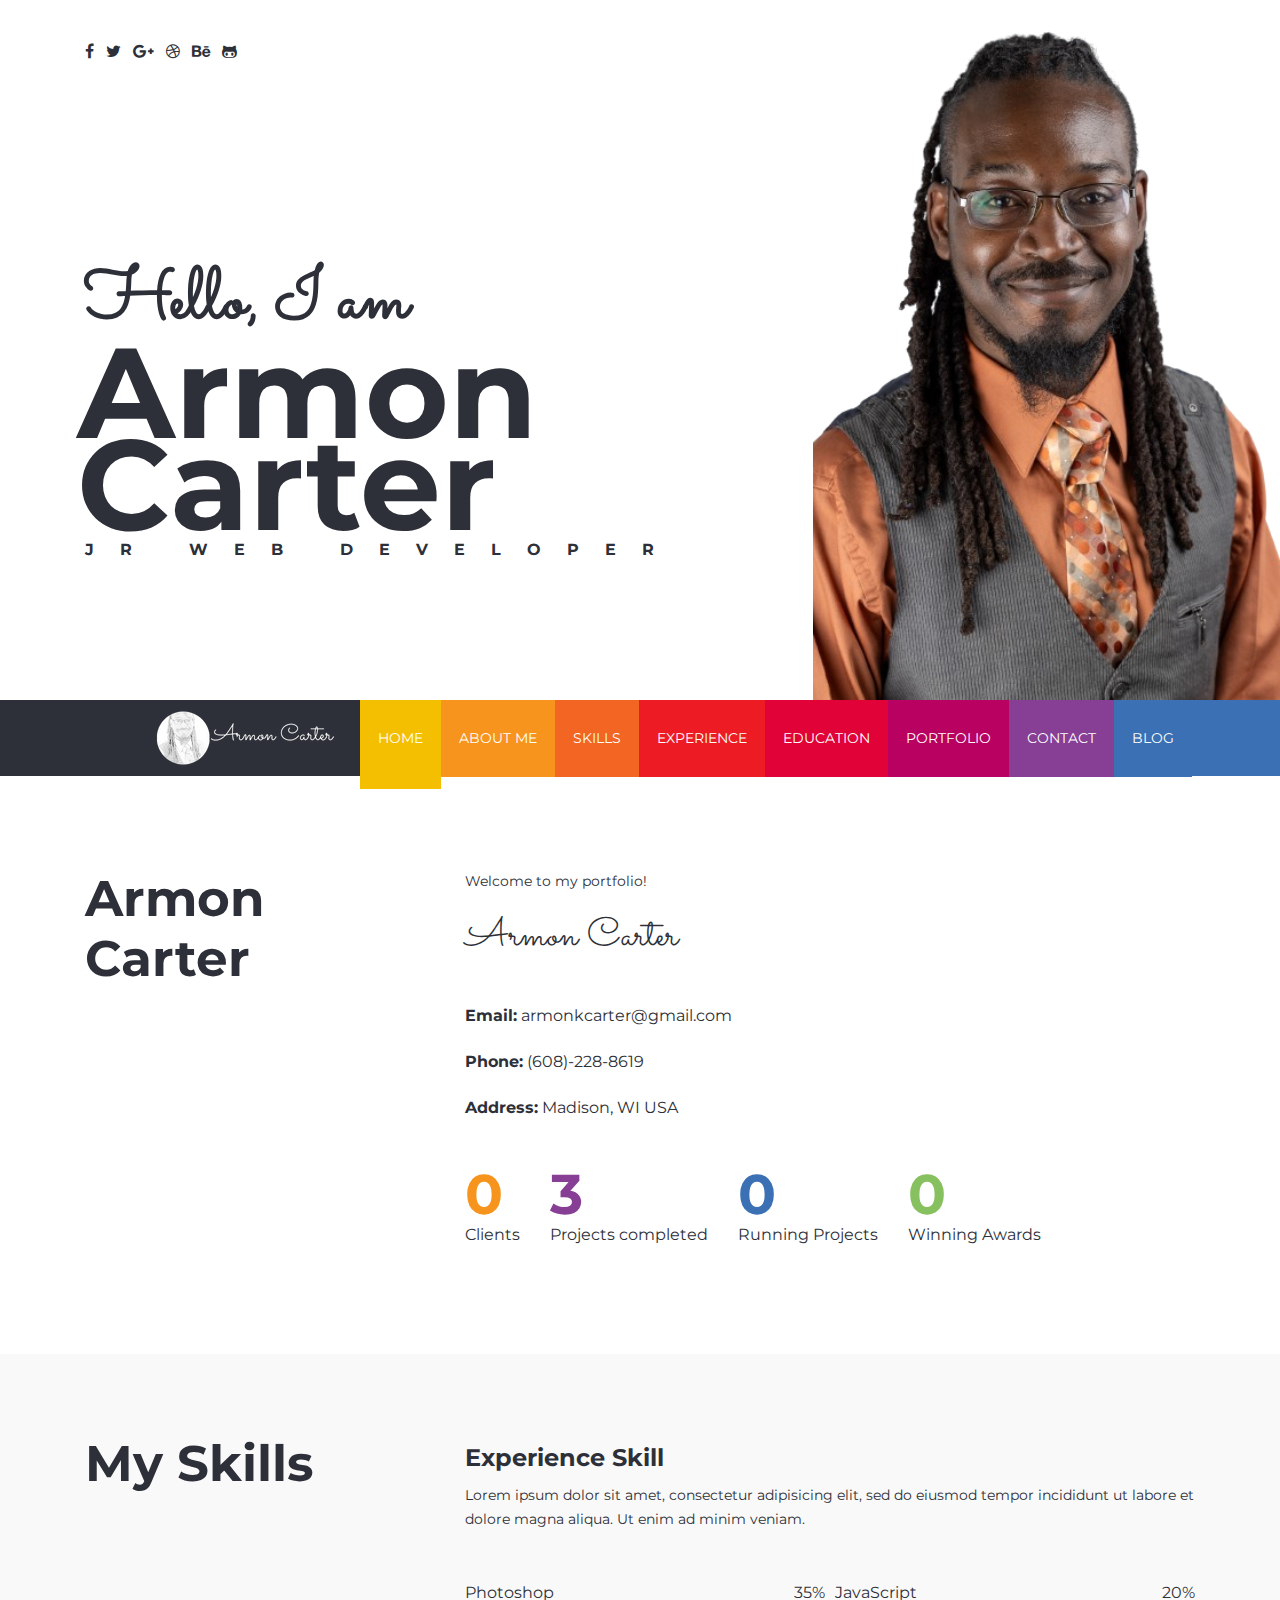
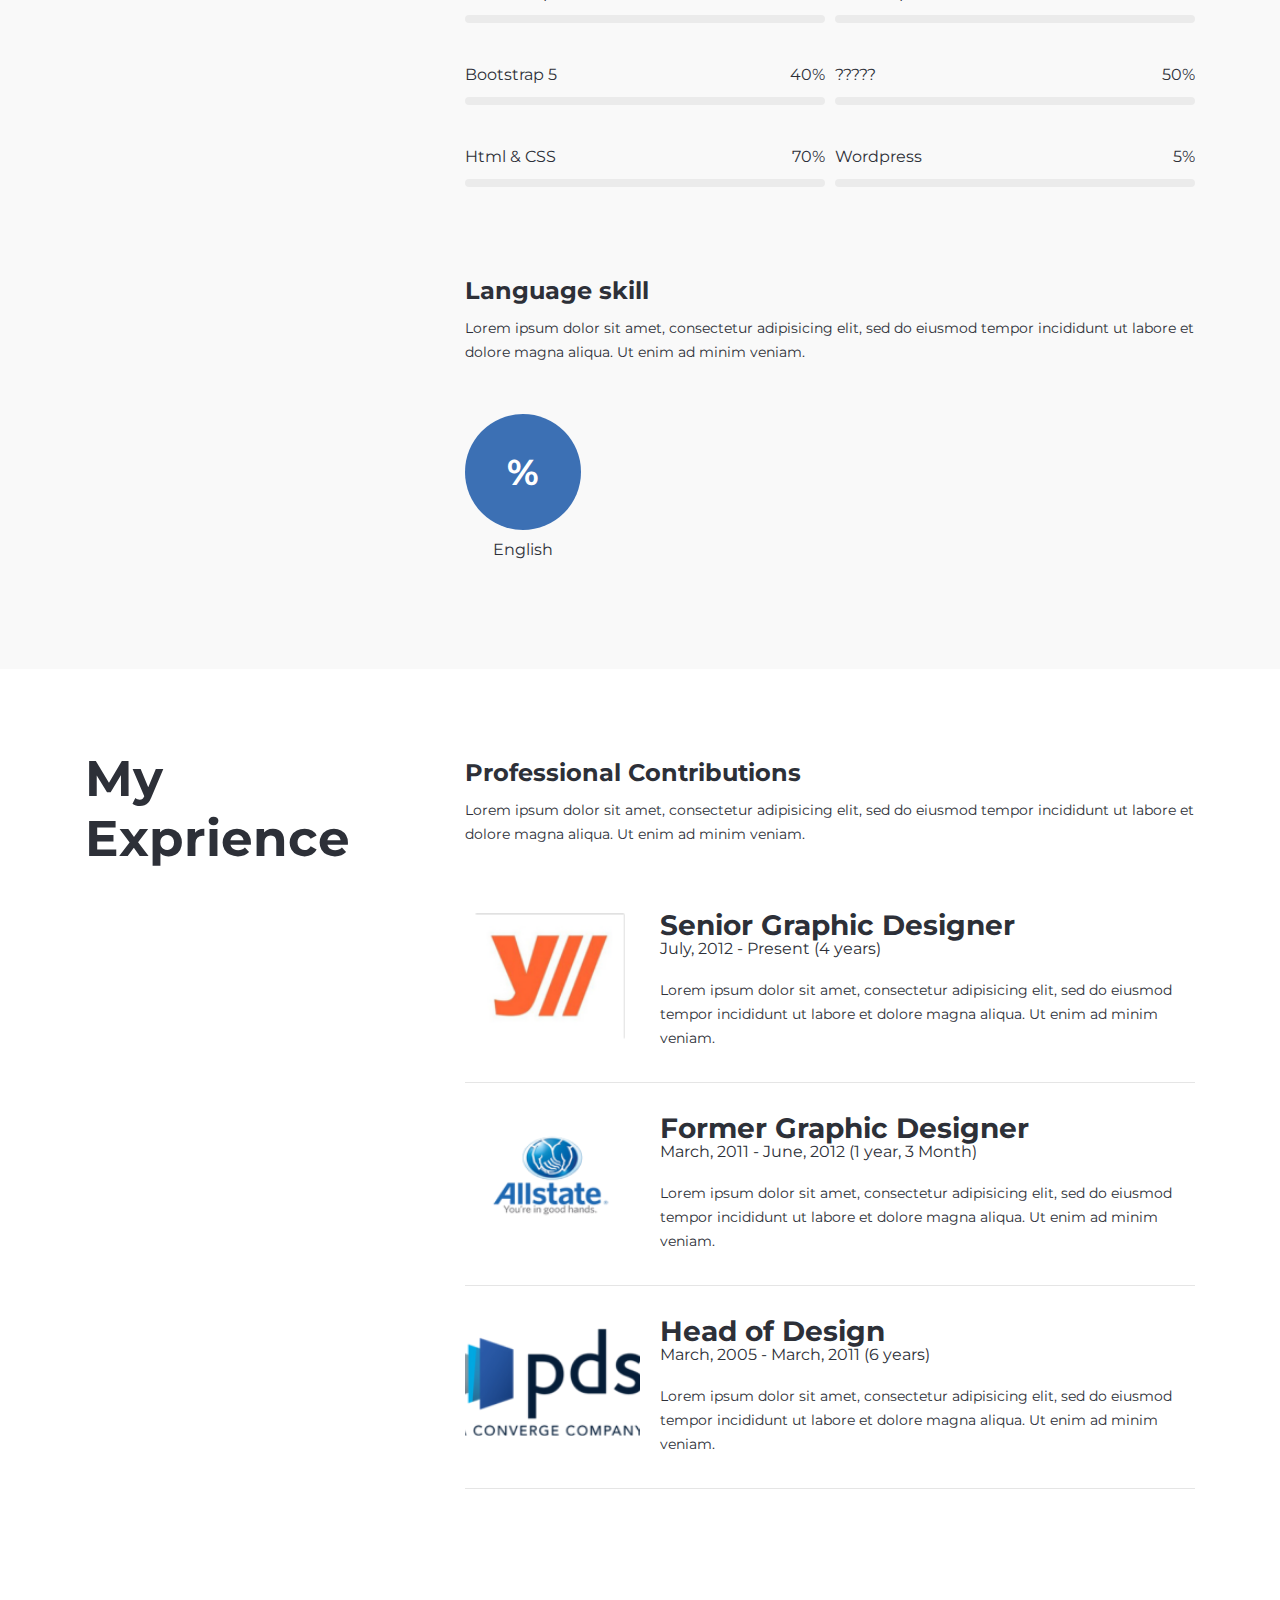
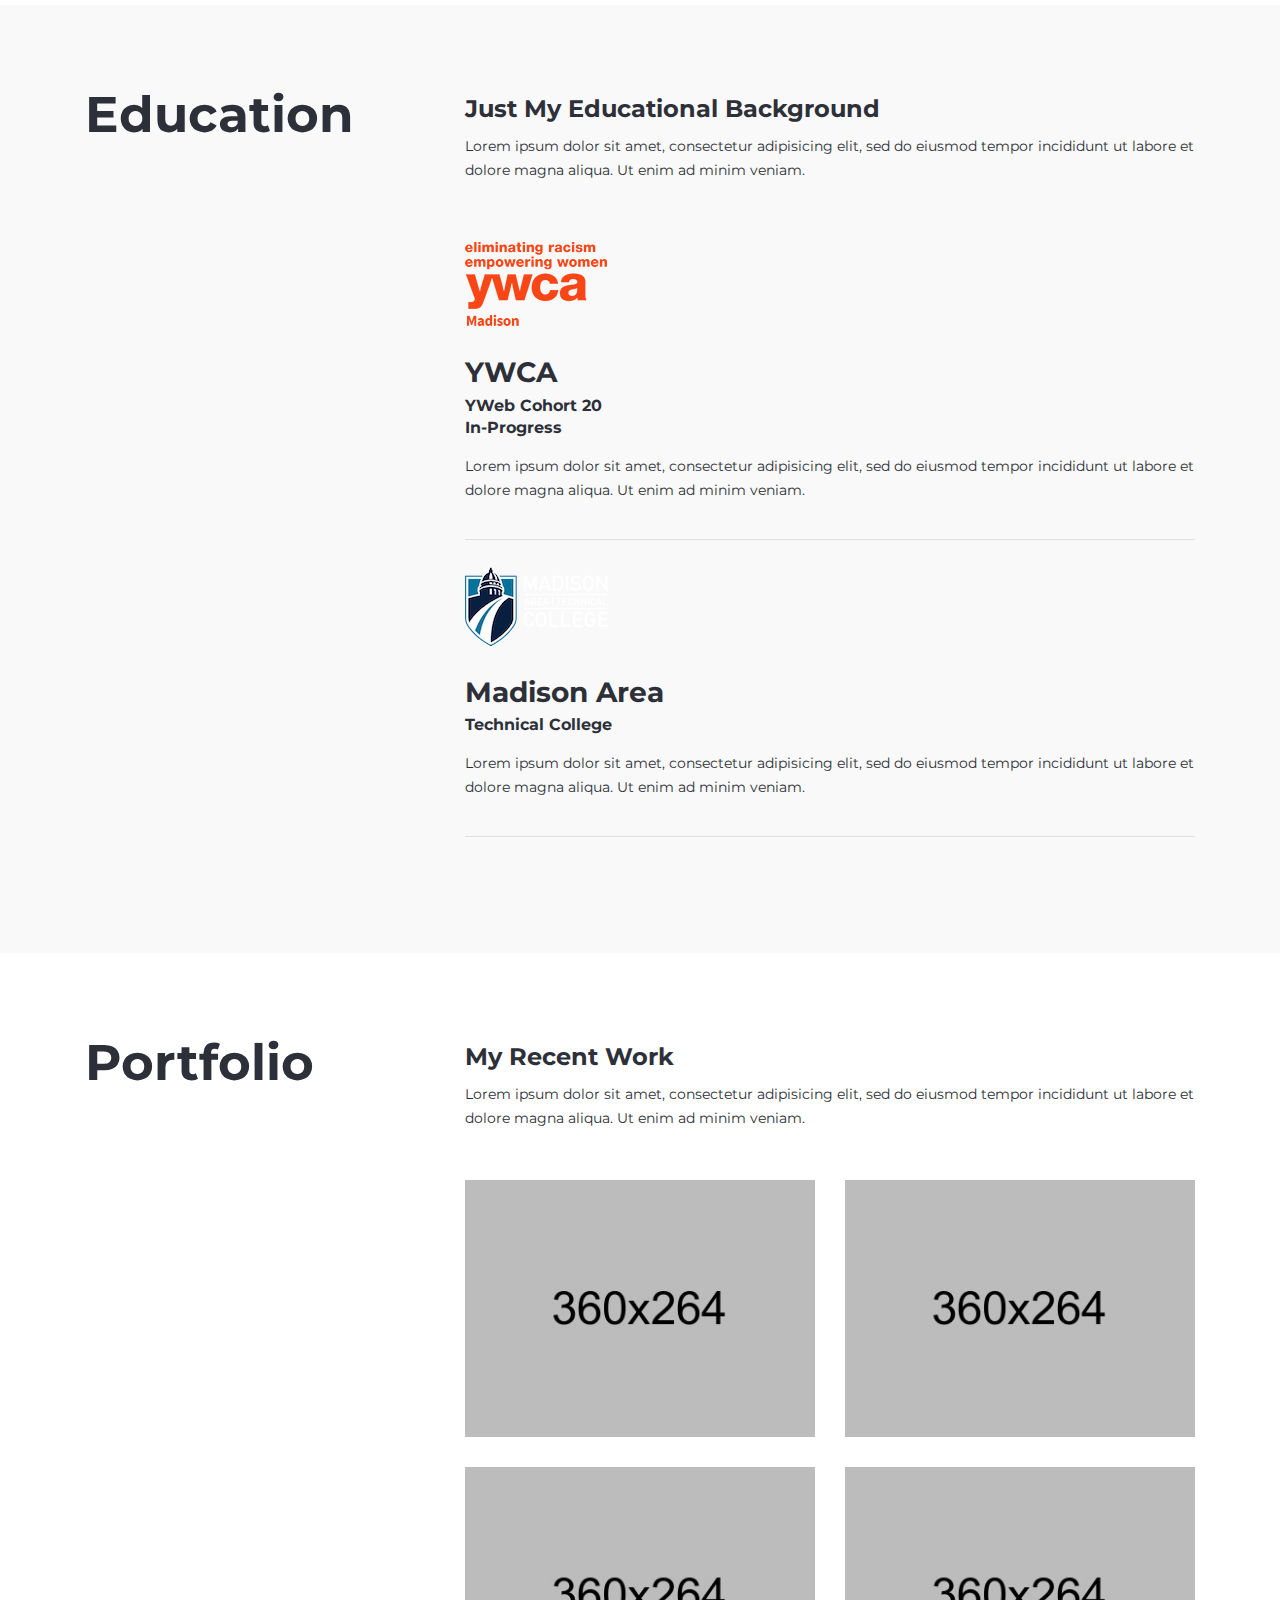
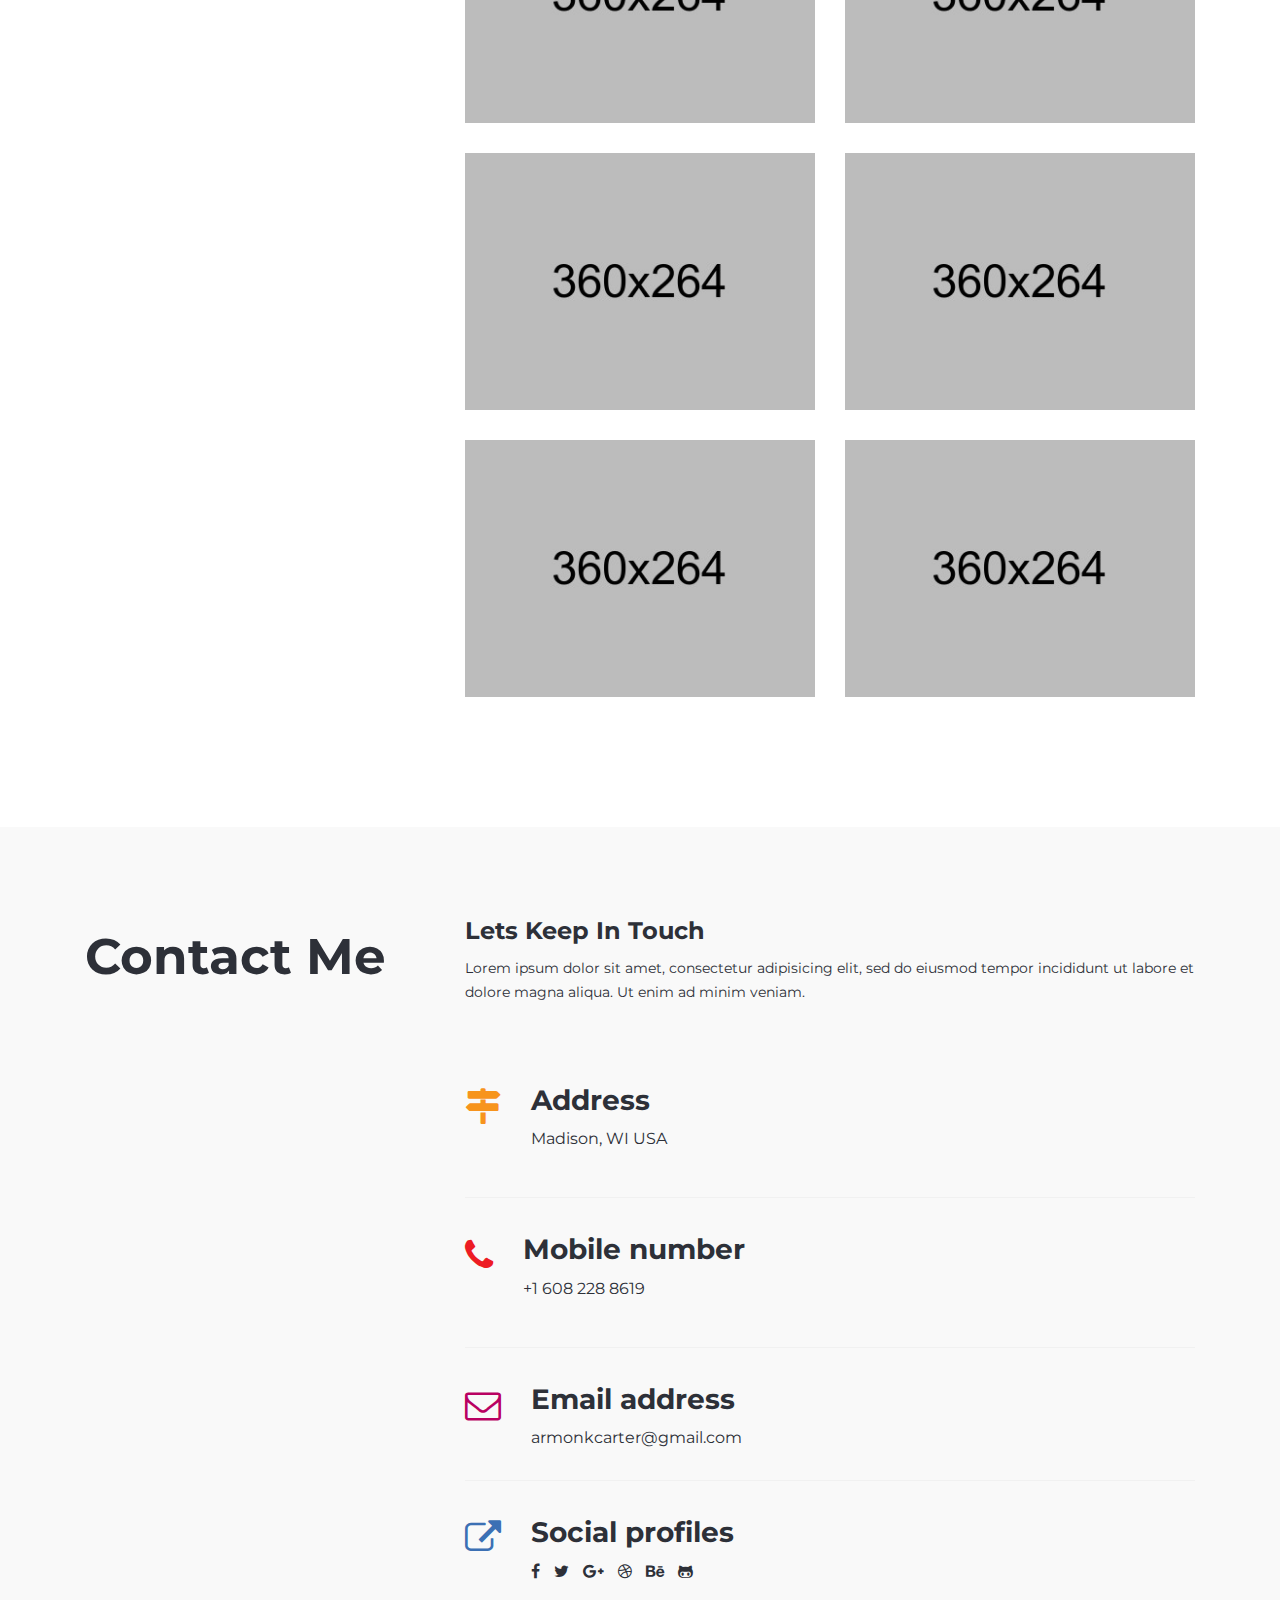
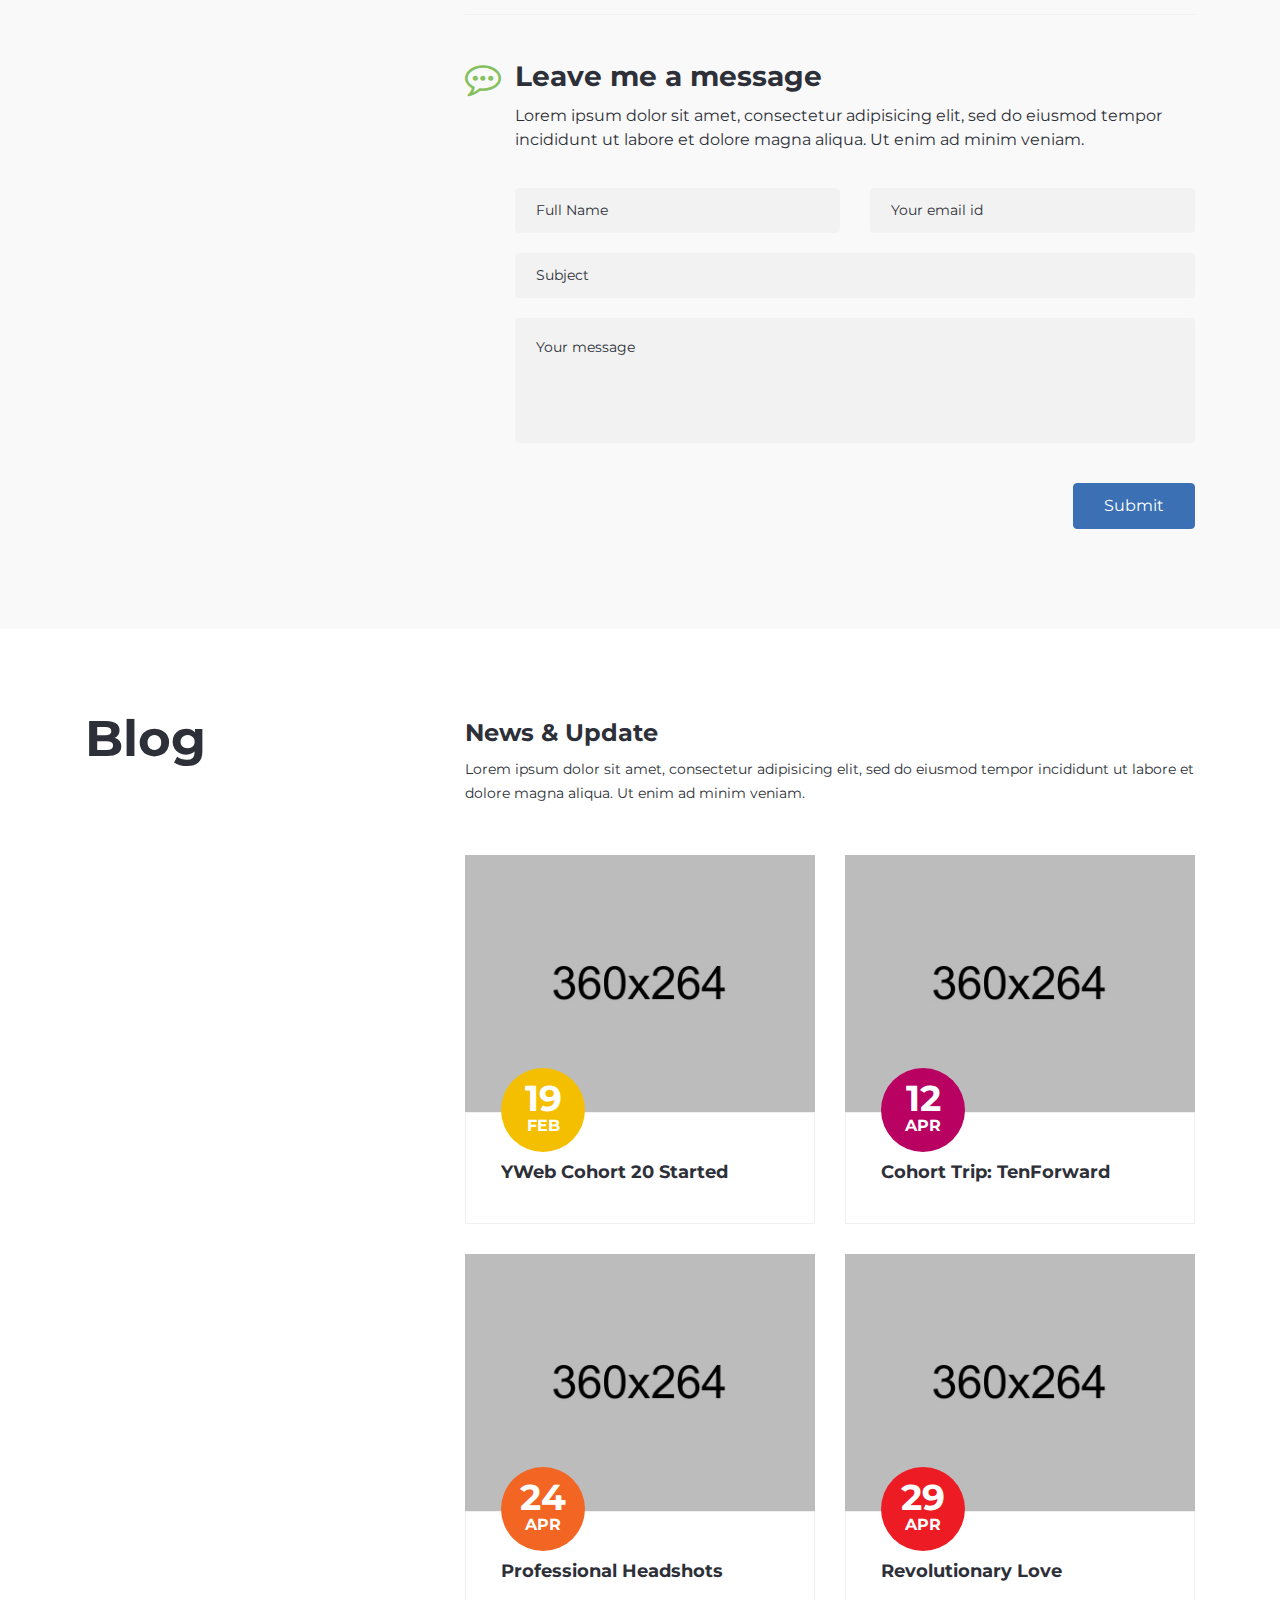
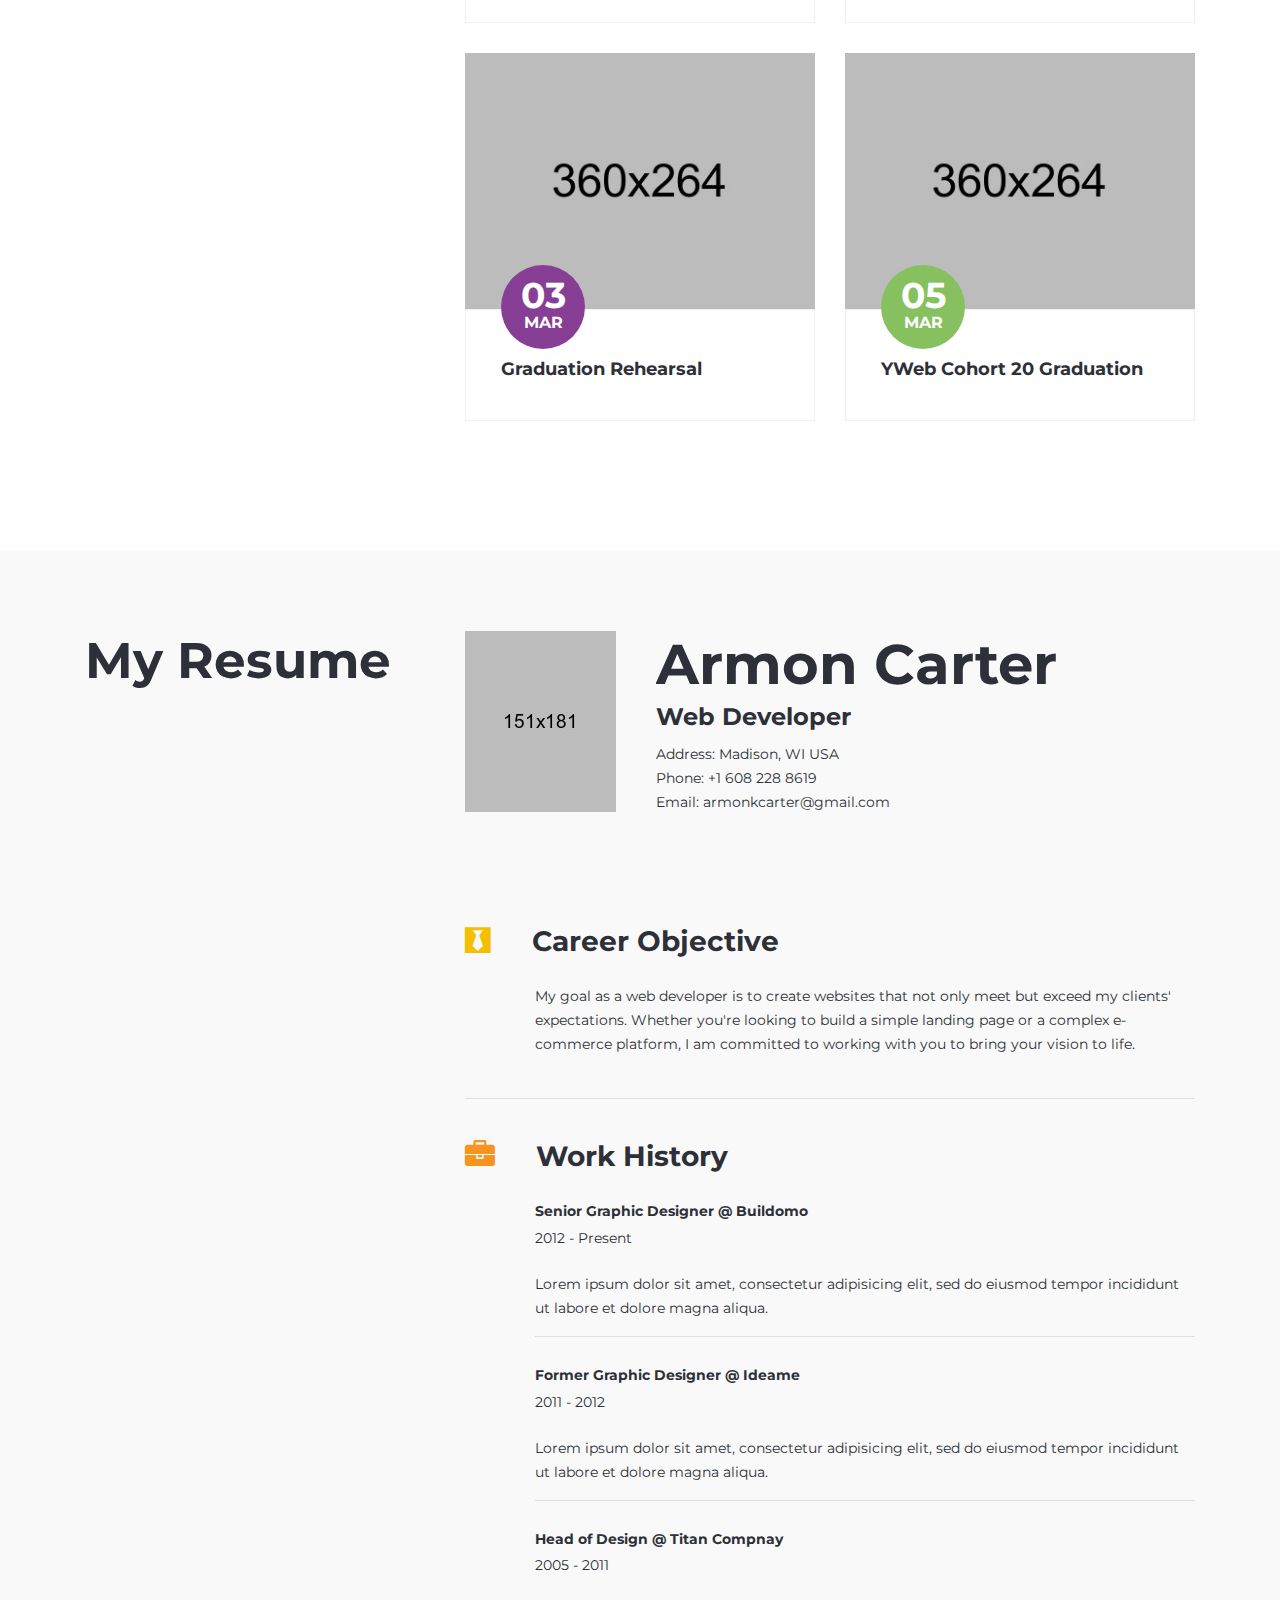
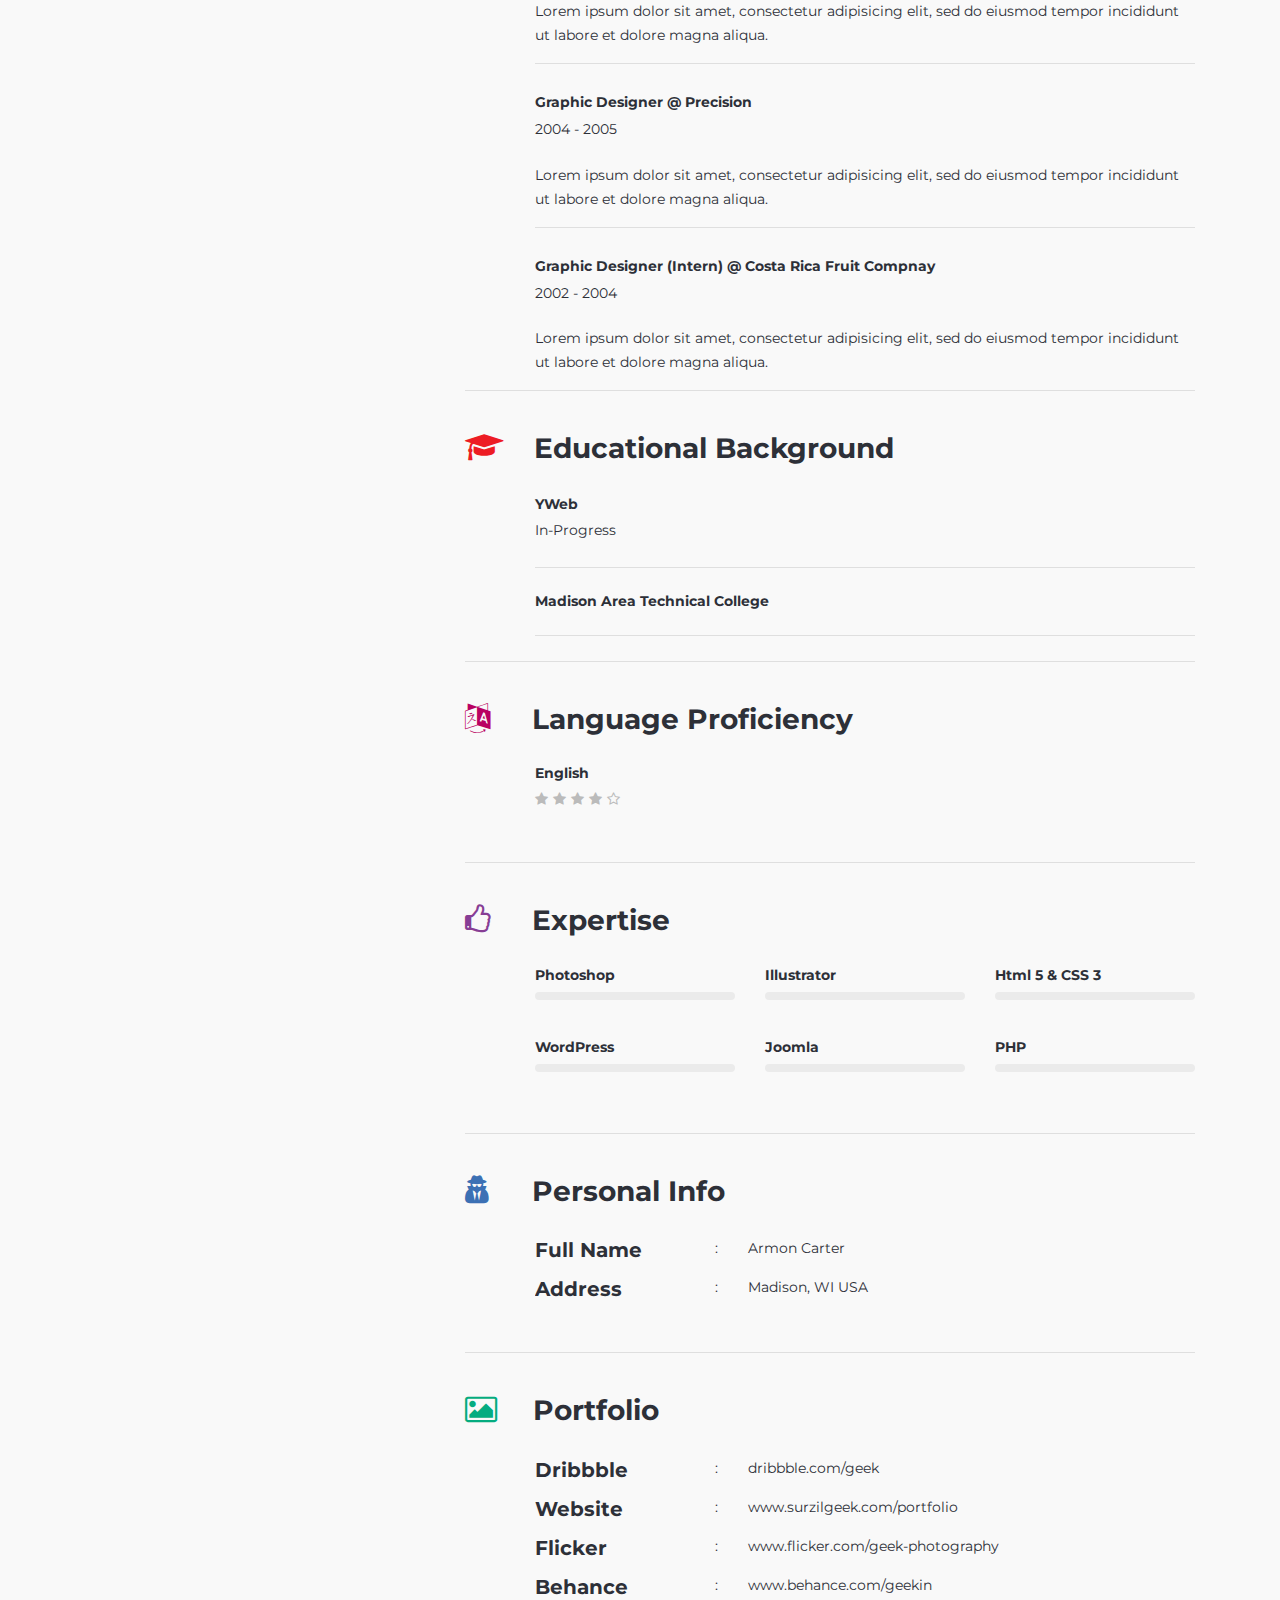
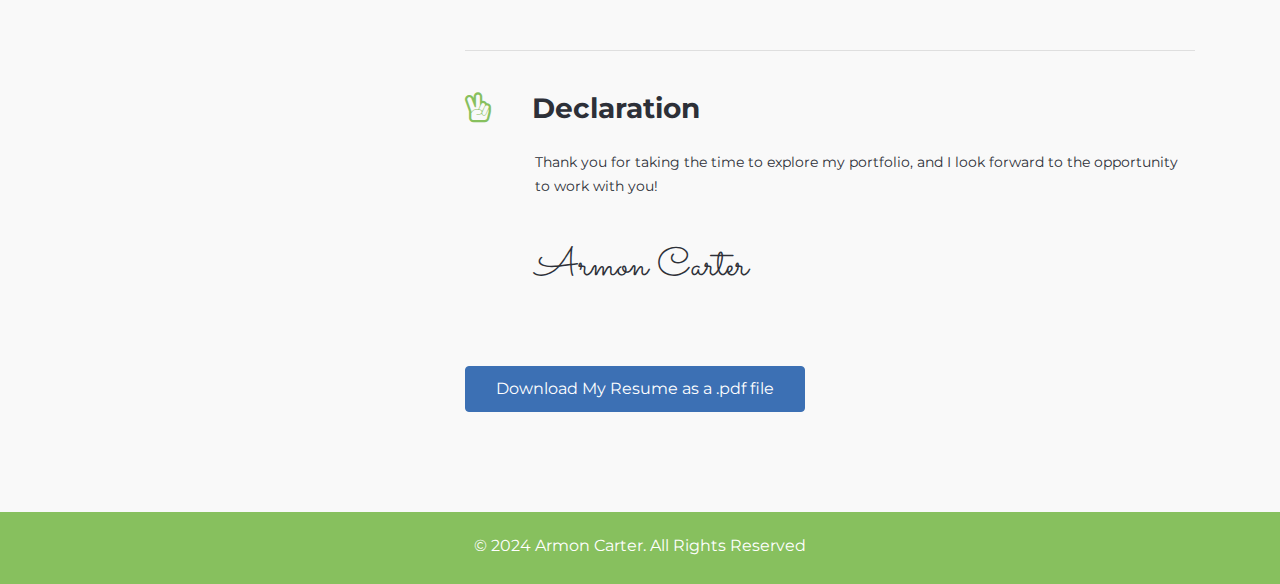
==== commit 0f436052: "index" ====
--- a/index-two.html
+++ b/index-two.html
@@ -167,9 +167,7 @@
             </div>
             <div class="col-md-8">
               <div class="about-info">
-                <p>
-                  Welcome to my portfolio!
-                </p>
+                <p>Welcome to my portfolio!</p>
                 <div class="signature">
                   <h1>Armon Carter</h1>
                 </div>
@@ -181,20 +179,20 @@
               </address>
               <ul class="achievement">
                 <li class="achievement-info">
-                  <span class="counter">2</span>
+                  <span class="counter">0</span>
+                  <h4>Clients</h4>
+                </li>
+                <li class="achievement-info">
+                  <span class="counter counter1">3</span>
                   <h4>Projects completed</h4>
                 </li>
                 <li class="achievement-info">
-                  <span class="counter counter1">1</span>
-                  <h4>Winning Awards</h4>
+                  <span class="counter counter2">0</span>
+                  <h4>Running Projects</h4>
                 </li>
                 <li class="achievement-info">
-                  <span class="counter counter2">0</span>
-                  <h4>Clients</h4>
-                </li>
-                <li class="achievement-info">
-                  <span class="counter counter3">3</span>
-                  <h4>Running Projects</h4>
+                  <span class="counter counter3">0</span>
+                  <h4>Winning Awards</h4>
                 </li>
               </ul>
             </div>
@@ -929,19 +927,41 @@
                     </div>
                     <div class="post-content">
                       <div class="time">
-                        <a href="#">09 <span>feb</span></a>
+                        <a href="#">19 <span>feb</span></a>
                       </div>
                       <div class="entry-title">
                         <h2>
-                          <a href="blog.html"
-                            >Dashboard Design: 50+ Brilliant Examples and
-                            Resources</a
-                          >
+                          <a href="blog.html">YWeb Cohort 20 Started </a>
                         </h2>
                       </div>
                     </div>
                   </div>
                 </div>
+                <div class="col-sm-6">
+                    <div class="entry-post">
+                      <div class="entry-thumbnail">
+                        <div class="thumbnail-oberlay"></div>
+                        <img
+                          class="img-fluid"
+                          src="images/blog/4.jpg"
+                          alt="Image"
+                        />
+                      </div>
+                      <div class="post-content">
+                        <div class="time time3">
+                          <a href="#">12 <span>apr</span></a>
+                        </div>
+                        <div class="entry-title">
+                          <h2>
+                            <a href="#"
+                              >Cohort Trip: TenForward
+                              </a
+                            >
+                          </h2>
+                        </div>
+                      </div>
+                    </div>
+                  </div>
                 <div class="col-sm-6">
                   <div class="entry-post">
                     <div class="entry-thumbnail">
@@ -954,13 +974,13 @@
                     </div>
                     <div class="post-content">
                       <div class="time time1">
-                        <a href="#">19 <span>feb</span></a>
+                        <a href="#">24 <span>apr</span></a>
                       </div>
                       <div class="entry-title">
                         <h2>
                           <a href="blog.html"
-                            >Dashboard Design: 50+ Brilliant Examples and
-                            Resources</a
+                            >Professional Headshots
+                          </a
                           >
                         </h2>
                       </div>
@@ -979,44 +999,20 @@
                     </div>
                     <div class="post-content">
                       <div class="time time2">
-                        <a href="#">11 <span>feb</span></a>
+                        <a href="#">29 <span>apr</span></a>
                       </div>
                       <div class="entry-title">
                         <h2>
                           <a href="blog.html"
-                            >Dashboard Design: 50+ Brilliant Examples and
-                            Resources</a
+                            >Revolutionary Love
+                            </a
                           >
                         </h2>
                       </div>
                     </div>
                   </div>
                 </div>
-                <div class="col-sm-6">
-                  <div class="entry-post">
-                    <div class="entry-thumbnail">
-                      <div class="thumbnail-oberlay"></div>
-                      <img
-                        class="img-fluid"
-                        src="images/blog/4.jpg"
-                        alt="Image"
-                      />
-                    </div>
-                    <div class="post-content">
-                      <div class="time time3">
-                        <a href="#">09 <span>feb</span></a>
-                      </div>
-                      <div class="entry-title">
-                        <h2>
-                          <a href="#"
-                            >Dashboard Design: 50+ Brilliant Examples and
-                            Resources</a
-                          >
-                        </h2>
-                      </div>
-                    </div>
-                  </div>
-                </div>
+                
                 <div class="col-sm-6">
                   <div class="entry-post">
                     <div class="entry-thumbnail">
@@ -1029,13 +1025,13 @@
                     </div>
                     <div class="post-content">
                       <div class="time time4">
-                        <a href="#">08 <span>feb</span></a>
+                        <a href="#">03 <span>mar</span></a>
                       </div>
                       <div class="entry-title">
                         <h2>
                           <a href="#"
-                            >Dashboard Design: 50+ Brilliant Examples and
-                            Resources</a
+                            >Graduation Rehearsal
+                            </a
                           >
                         </h2>
                       </div>
@@ -1054,13 +1050,13 @@
                     </div>
                     <div class="post-content">
                       <div class="time time5">
-                        <a href="#">02 <span>feb</span></a>
+                        <a href="#">05 <span>mar</span></a>
                       </div>
                       <div class="entry-title">
                         <h2>
                           <a href="#"
-                            >Dashboard Design: 50+ Brilliant Examples and
-                            Resources</a
+                            >YWeb Cohort 20 Graduation
+                            </a
                           >
                         </h2>
                       </div>
@@ -1095,7 +1091,7 @@
                   <address>
                     <p>
                       Address: Madison, WI USA
-                       <br />
+                      <br />
                       Phone: +1 608 228 8619 <br />
                       <a href="#">Email: armonkcarter@gmail.com</a>
                     </p>
@@ -1193,22 +1189,22 @@
                   </div>
                   <div class="sub-content">
                     <div class="education">
-                      <h5>Masters of Arts @ Montana Satet University</h5>
-                      <p>1999 - 2001</p>
+                      <h5>YWeb</h5>
+                      <p>In-Progress</p>
                     </div>
                     <hr />
                     <div class="education">
-                      <h5>Bachalor of Arts @ Universty of Bristol</h5>
-                      <p>1995 - 1999</p>
+                      <h5>Madison Area Technical College</h5>
+                      <!-- <p>1995 - 1999</p> -->
                     </div>
                     <hr />
-                    <div class="education">
+                    <!-- <div class="education">
                       <h5>
                         Diploma in Graphics Design @ Cincinnati Christian
                         University
                       </h5>
                       <p>1993 - 1995</p>
-                    </div>
+                    </div> -->
                   </div>
                 </div>
                 <hr />
@@ -1449,7 +1445,7 @@
                 </div>
               </div>
               <div class="button">
-                <a href="#" class="btn btn-primary"
+                <a href="images/Armon Carters Best Resume (1).pdf" class="btn btn-primary"
                   >Download My Resume as a .pdf file</a
                 >
               </div>
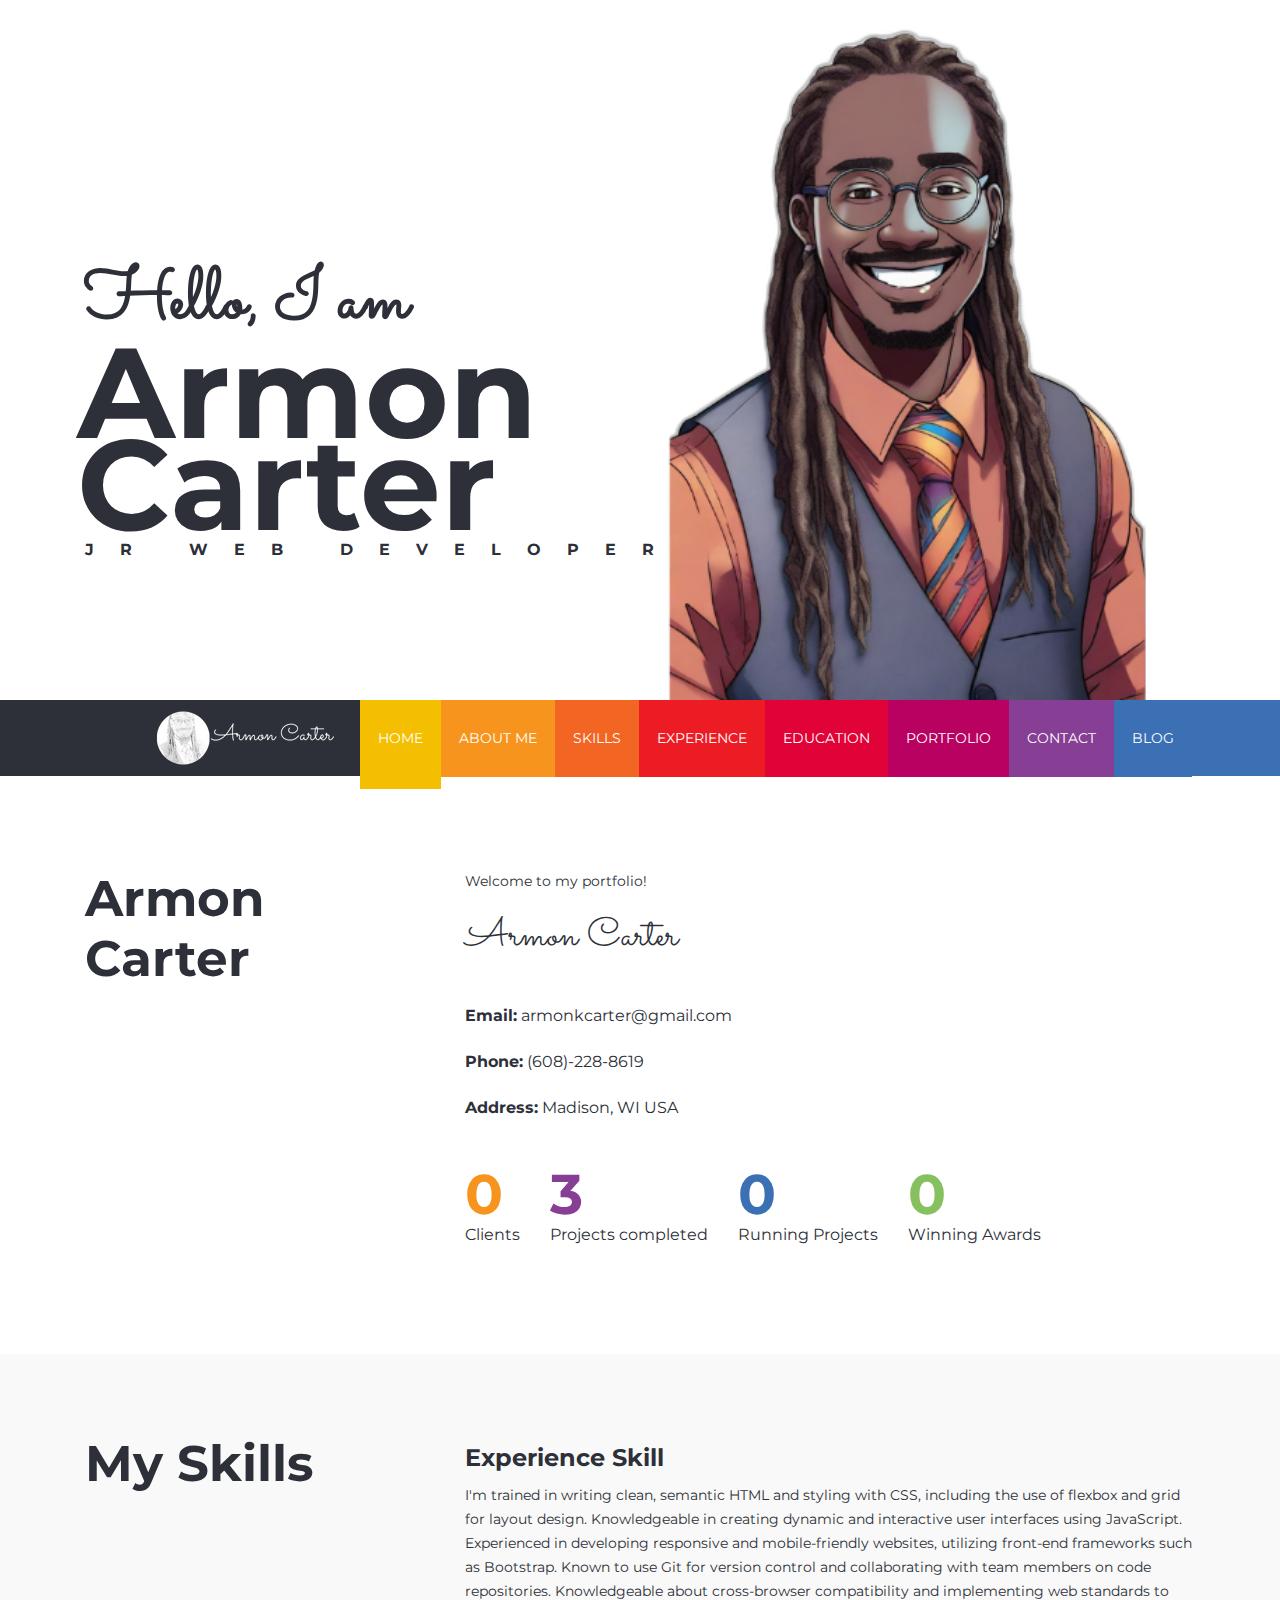
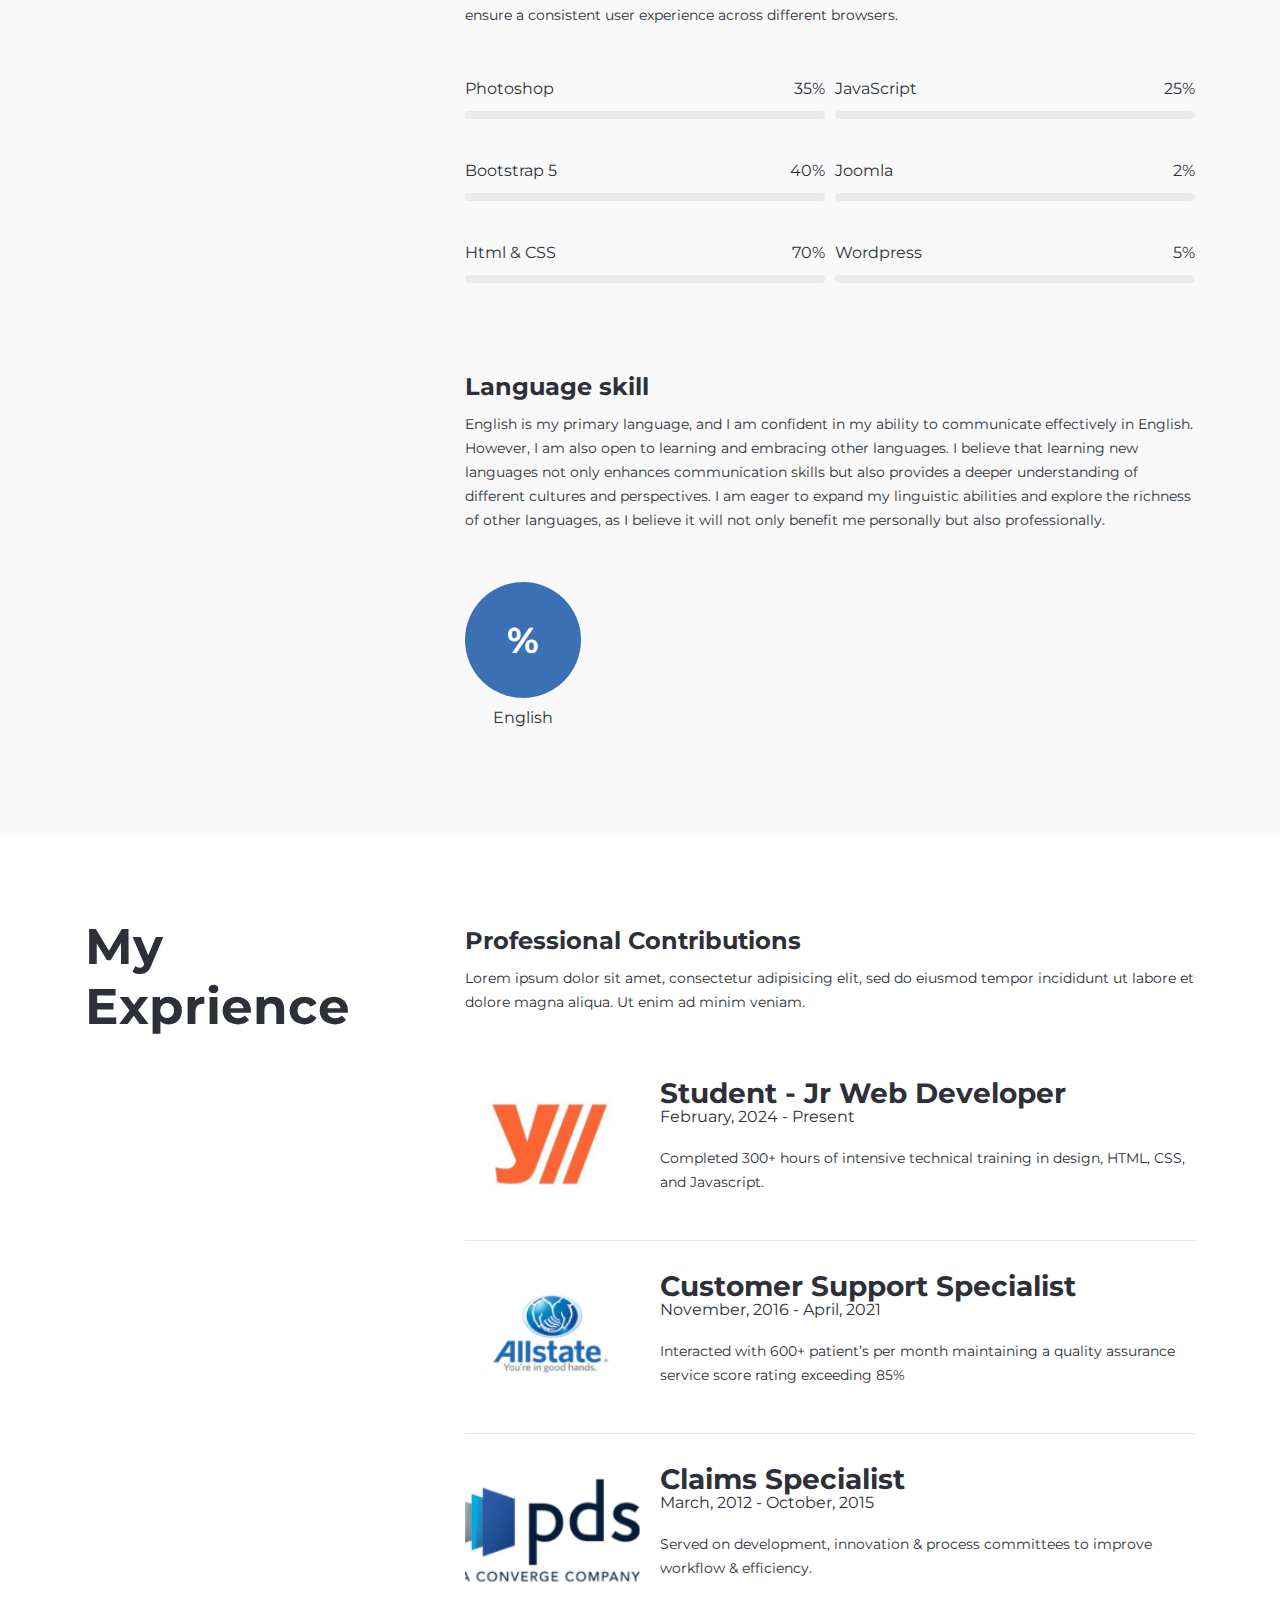
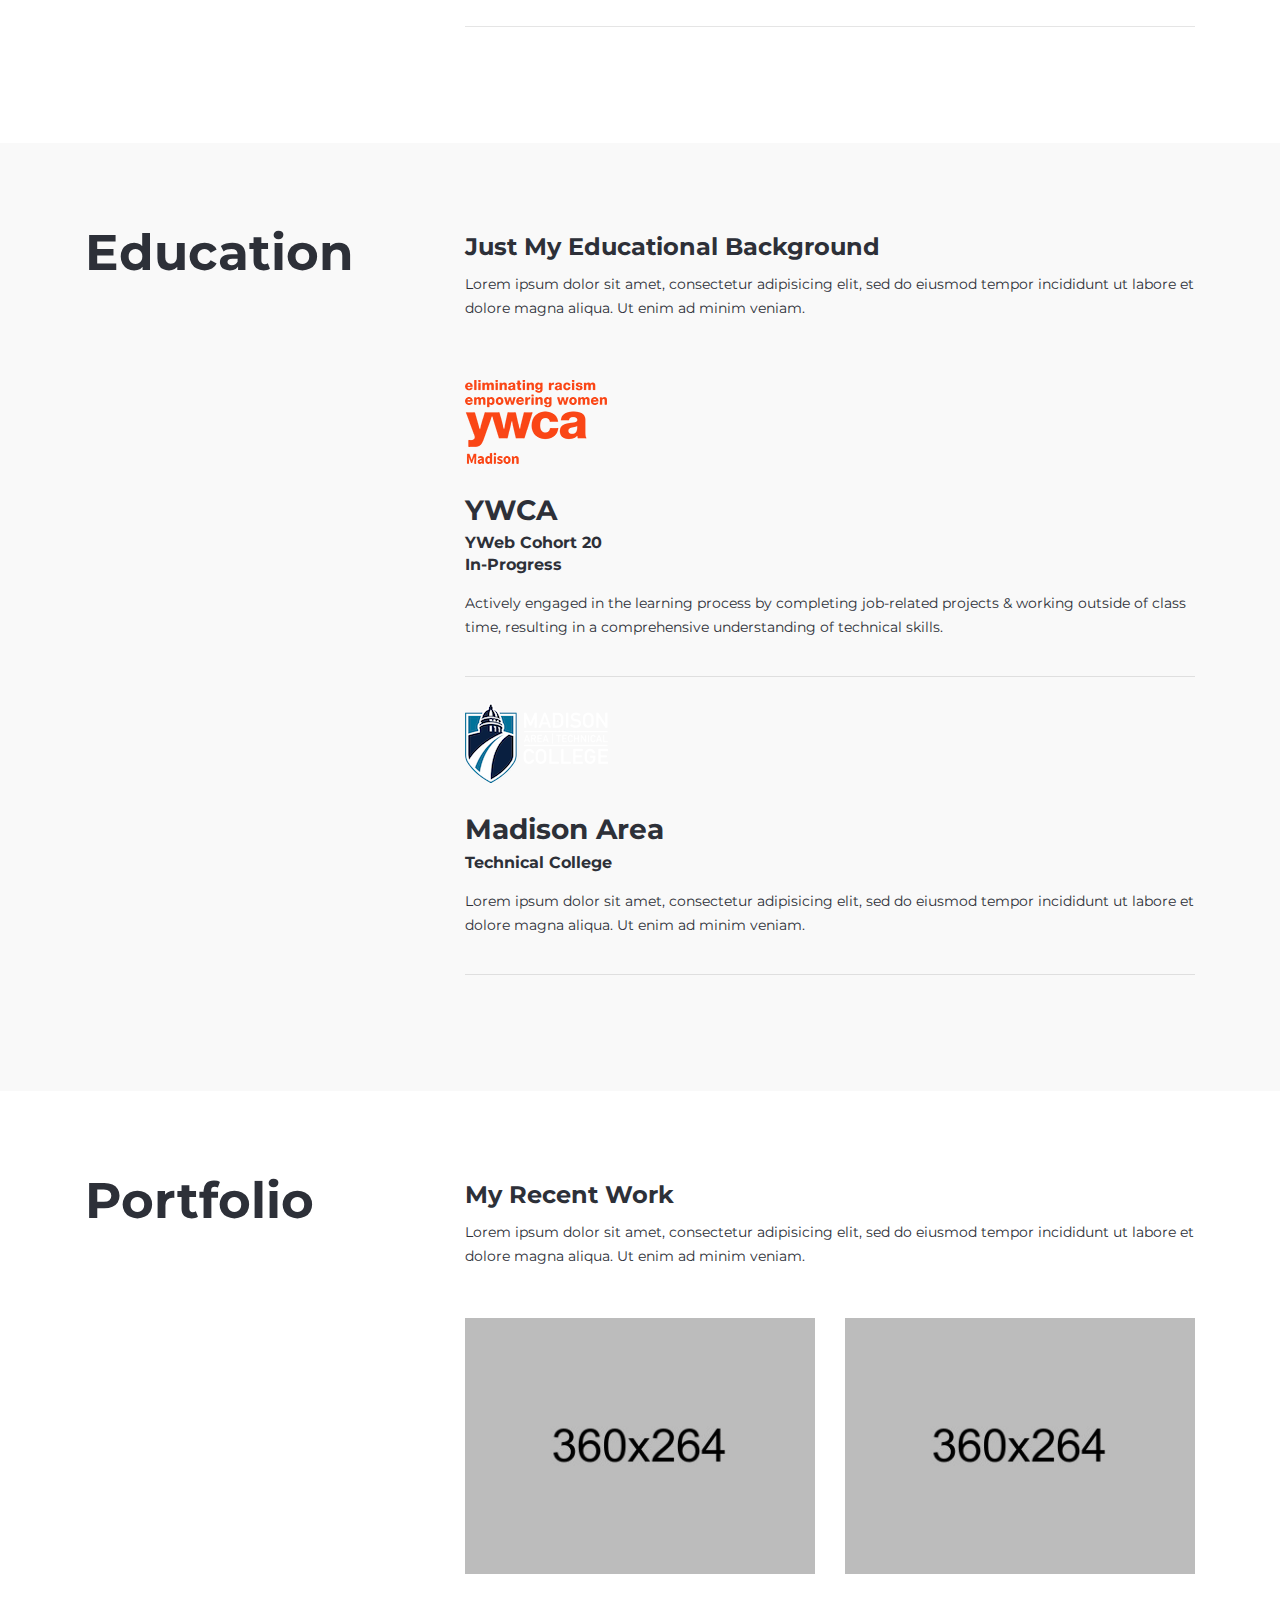
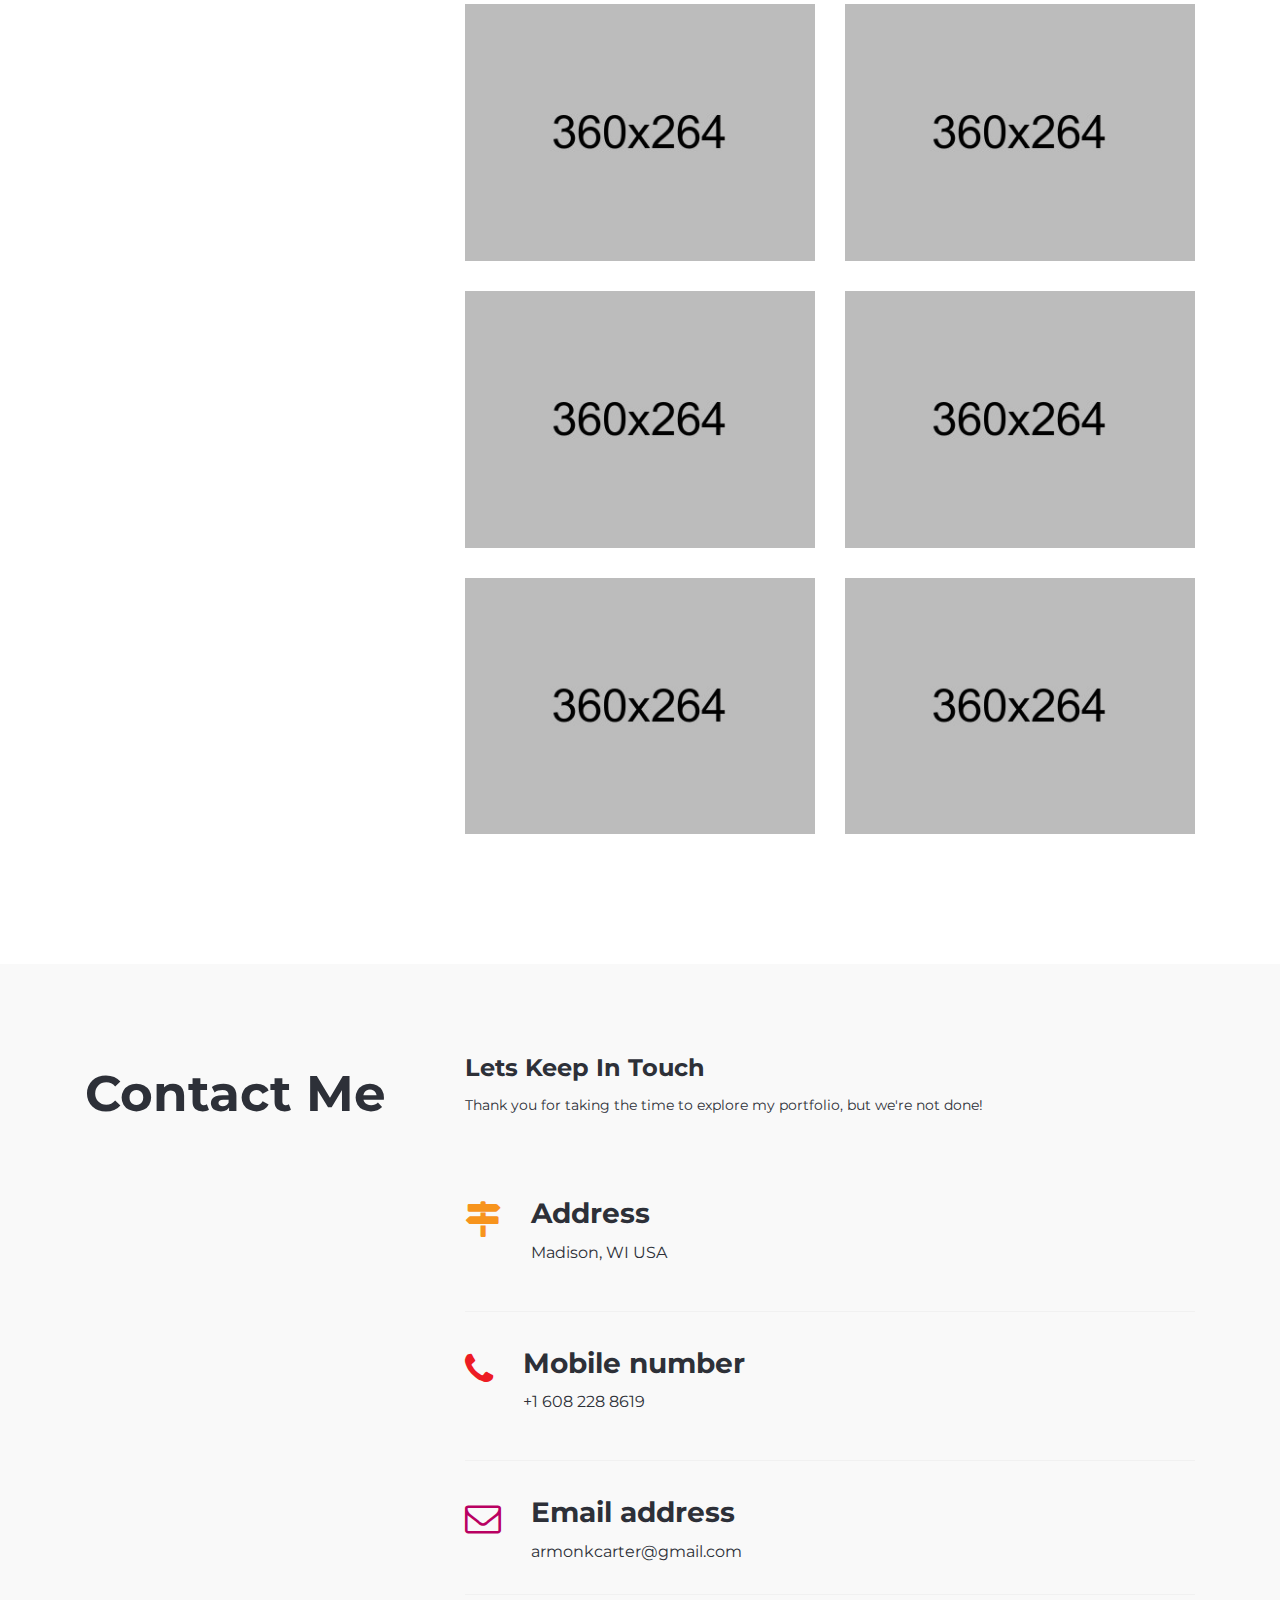
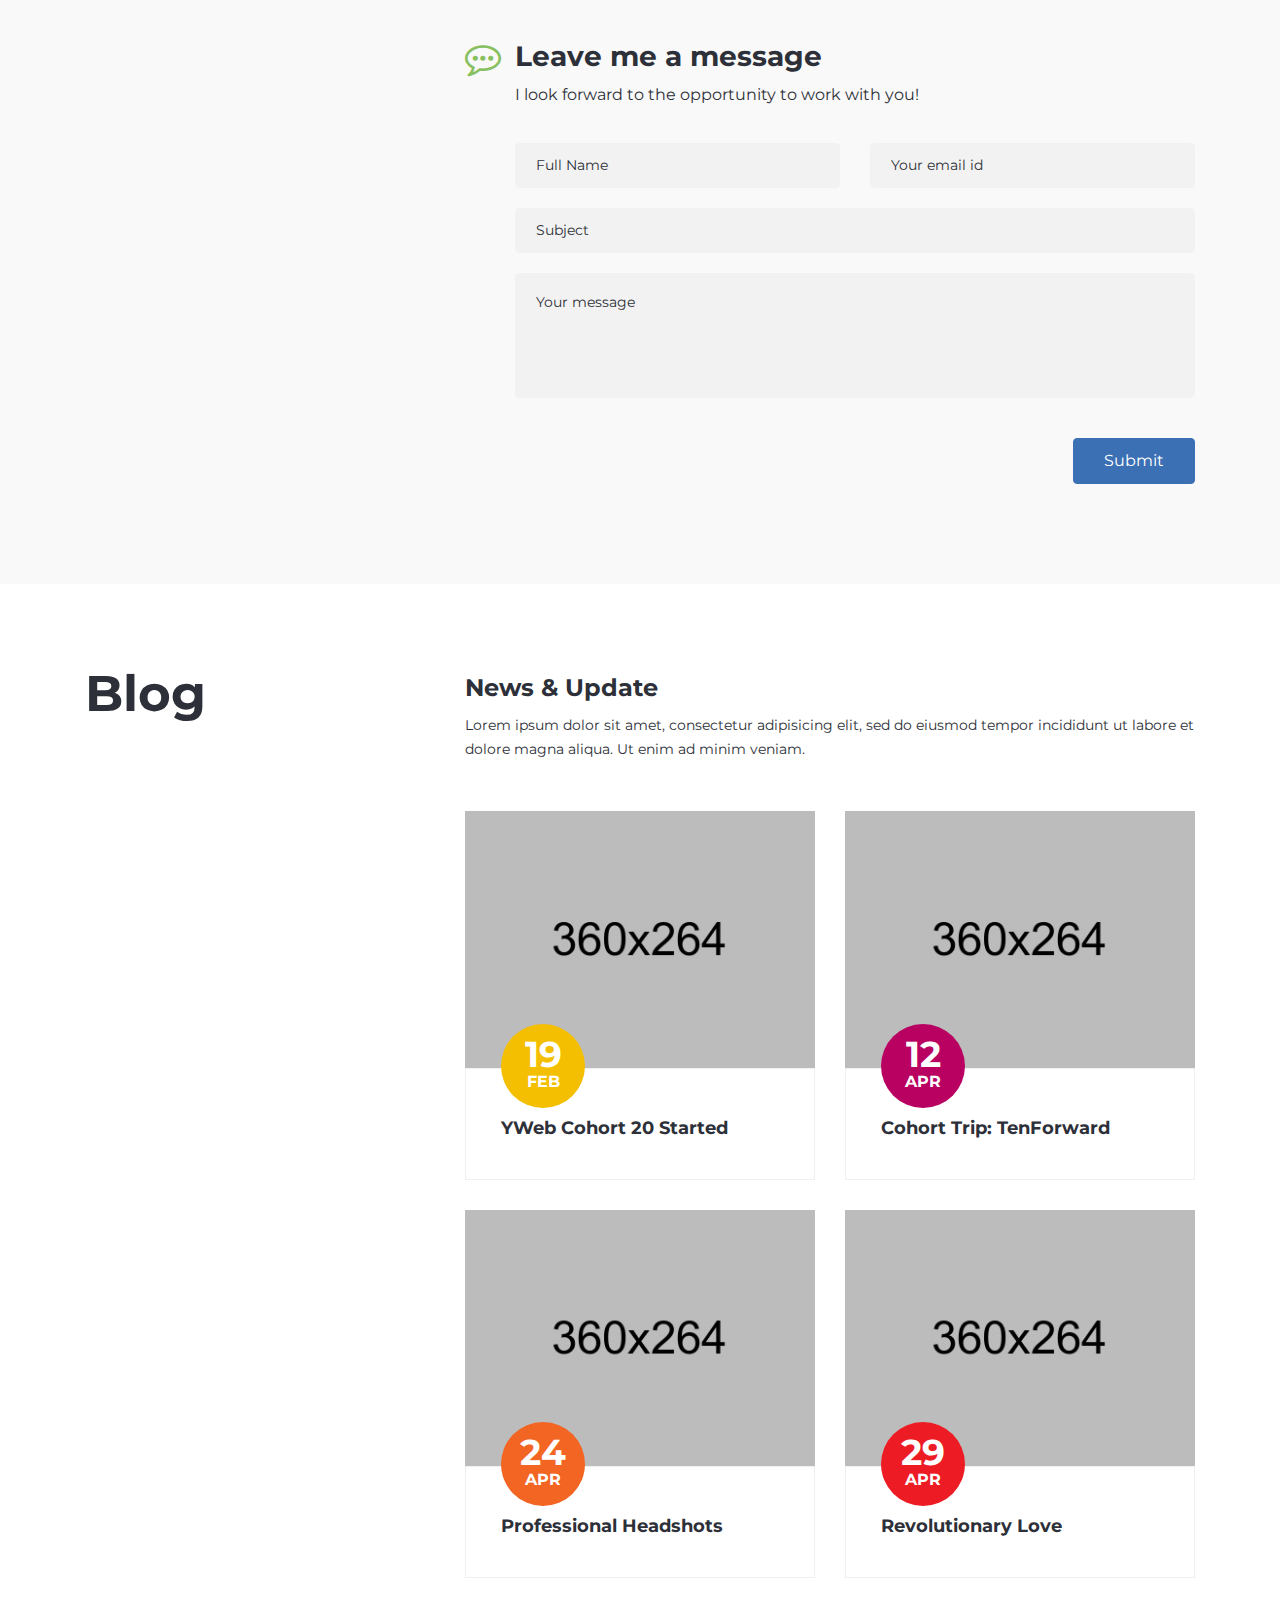
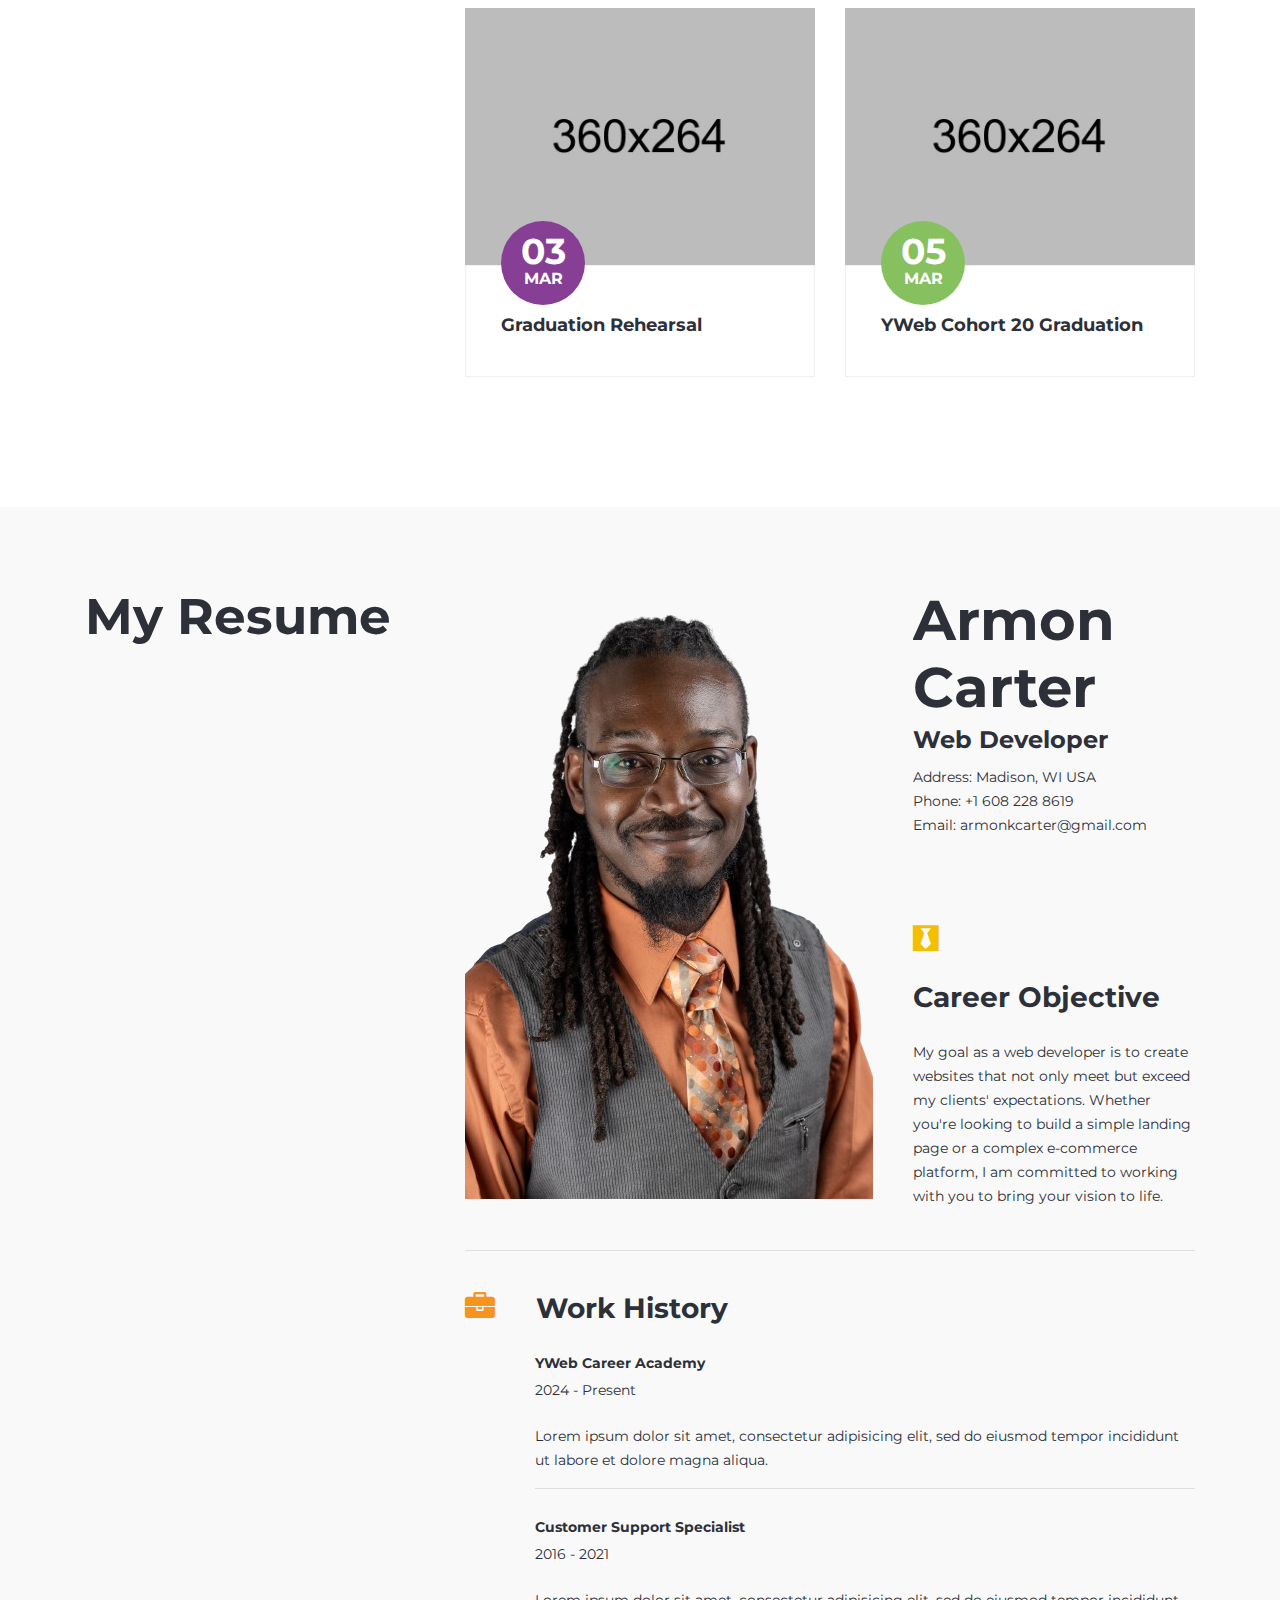
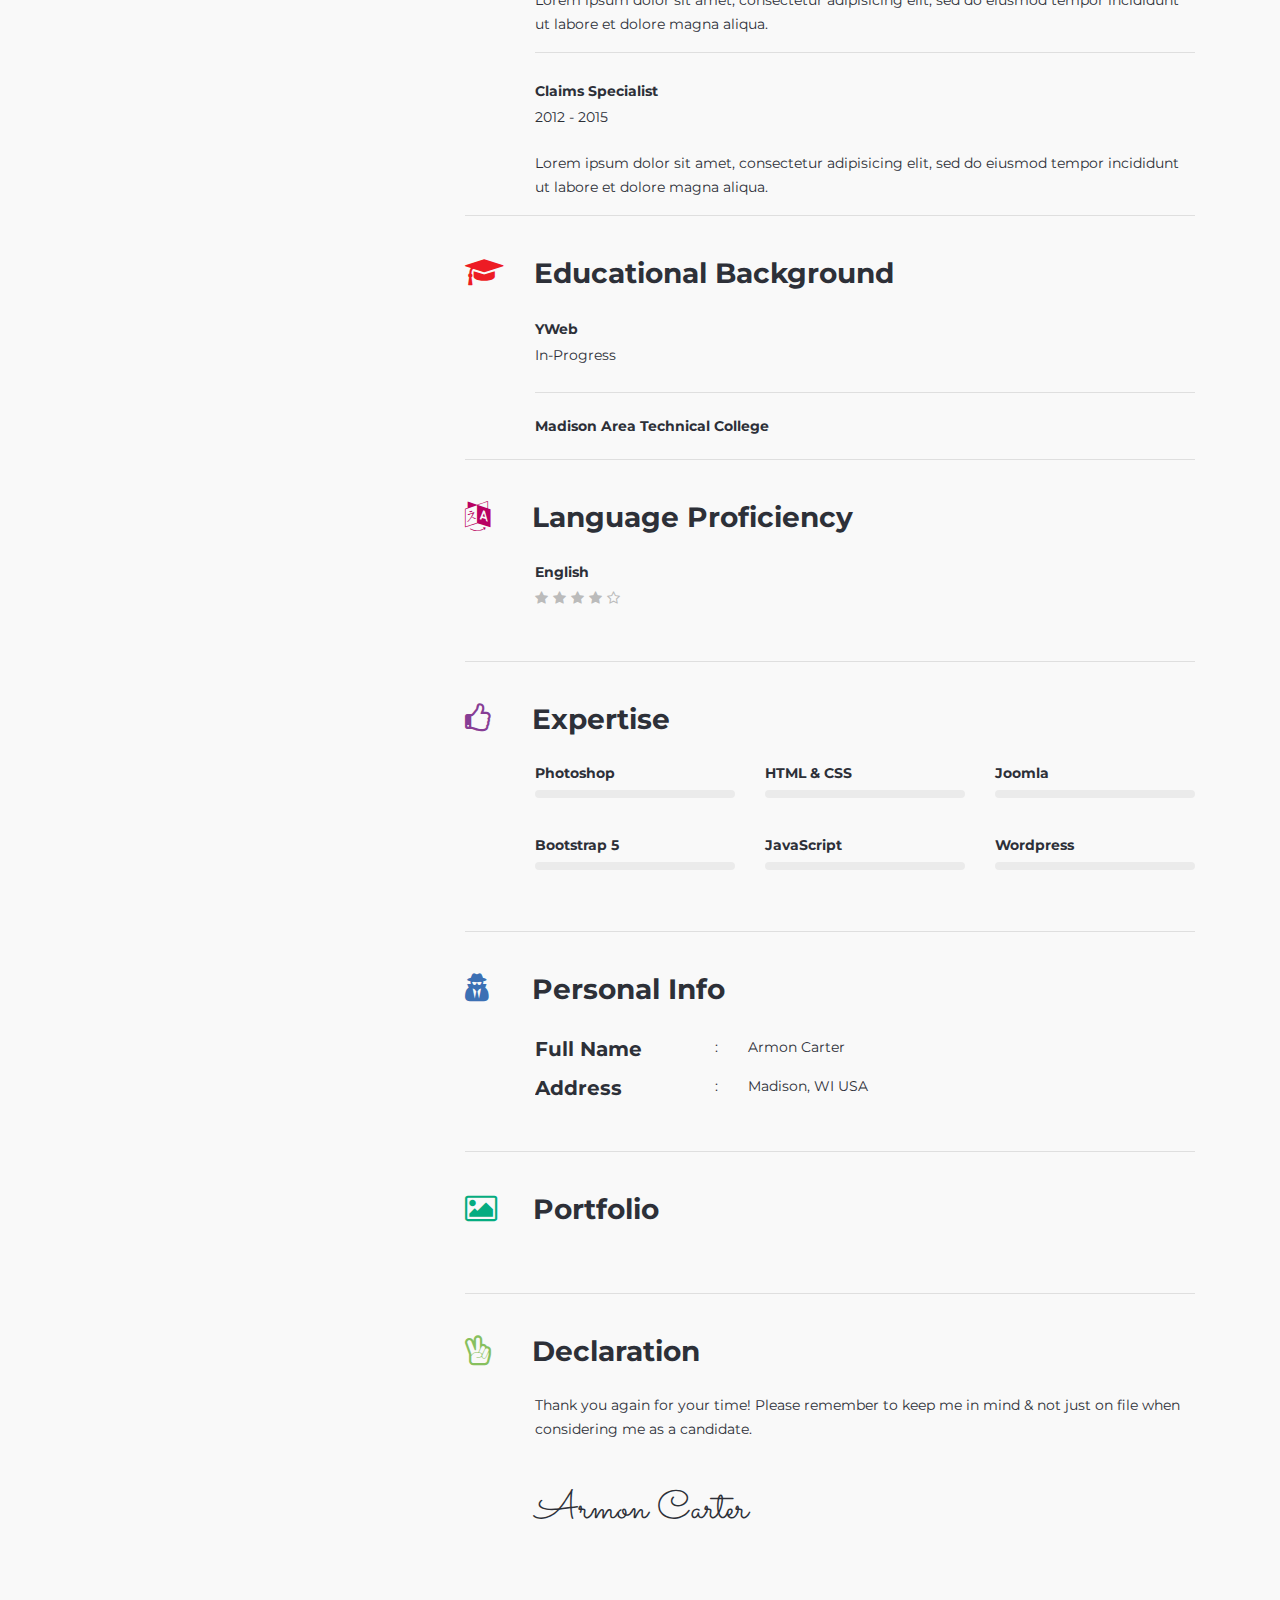
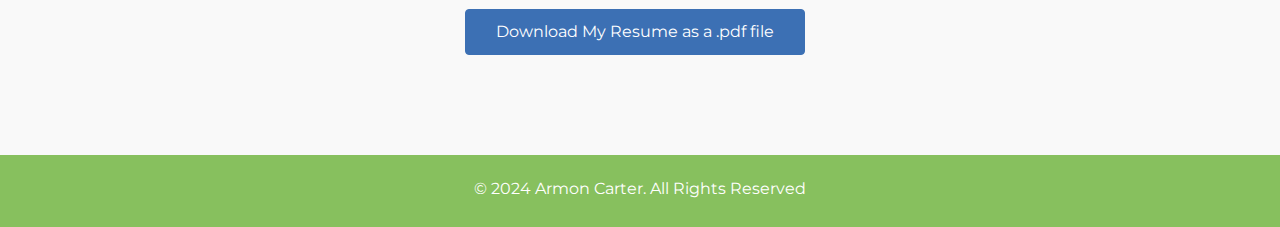
==== commit a2359bce: "updates" ====
--- a/index-two.html
+++ b/index-two.html
@@ -60,7 +60,7 @@
           <div class="row">
             <div class="col-sm-9">
               <div class="banner-content">
-                <div class="home-social">
+                <!-- <div class="home-social">
                   <ul class="list-inline">
                     <li class="list-inline-item">
                       <a href="#"
@@ -93,7 +93,7 @@
                       ></a>
                     </li>
                   </ul>
-                </div>
+                </div> -->
                 <div class="banner-info">
                   <h1>Hello, I am</h1>
                   <h2>Armon Carter</h2>
@@ -126,7 +126,7 @@
                 ></span>
               </button>
               <div class="navbar-brand logo">
-                <a href="index.html"
+                <a href="index-two.html"
                   ><img
                     class="img-fluid"
                     src="images/Armon Carter (235 x 58 px) (2).png"
@@ -216,9 +216,16 @@
                 <div class="text-info">
                   <h4>Experience Skill</h4>
                   <p>
-                    Lorem ipsum dolor sit amet, consectetur adipisicing elit,
-                    sed do eiusmod tempor incididunt ut labore et dolore magna
-                    aliqua. Ut enim ad minim veniam.
+                    I'm trained in writing clean, semantic HTML and styling with
+                    CSS, including the use of flexbox and grid for layout
+                    design. Knowledgeable in creating dynamic and interactive
+                    user interfaces using JavaScript. Experienced in developing
+                    responsive and mobile-friendly websites, utilizing front-end
+                    frameworks such as Bootstrap. Known to use Git for version
+                    control and collaborating with team members on code
+                    repositories. Knowledgeable about cross-browser
+                    compatibility and implementing web standards to ensure a
+                    consistent user experience across different browsers.
                   </p>
                 </div>
                 <div class="progress-content">
@@ -266,7 +273,7 @@
 
                   <div class="skill rating-bar bar-right">
                     <label>JavaScript</label>
-                    <span class="rating-count pull-right">20%</span>
+                    <span class="rating-count pull-right">25%</span>
                     <div class="skill-progress">
                       <div class="progress">
                         <div
@@ -278,8 +285,8 @@
                         ></div>
                       </div>
                     </div>
-                    <label>?????</label>
-                    <span class="rating-count pull-right">50%</span>
+                    <label>Joomla</label>
+                    <span class="rating-count pull-right">2%</span>
                     <div class="skill-progress">
                       <div class="progress">
                         <div
@@ -311,9 +318,15 @@
                   <div class="text-info">
                     <h4>Language skill</h4>
                     <p>
-                      Lorem ipsum dolor sit amet, consectetur adipisicing elit,
-                      sed do eiusmod tempor incididunt ut labore et dolore magna
-                      aliqua. Ut enim ad minim veniam.
+                      English is my primary language, and I am confident in my
+                      ability to communicate effectively in English. However, I
+                      am also open to learning and embracing other languages. I
+                      believe that learning new languages not only enhances
+                      communication skills but also provides a deeper
+                      understanding of different cultures and perspectives. I am
+                      eager to expand my linguistic abilities and explore the
+                      richness of other languages, as I believe it will not only
+                      benefit me personally but also professionally.
                     </p>
                   </div>
                   <ul>
@@ -366,17 +379,16 @@
                 <div class="exprience-image">
                   <img
                     class="img-fluid"
-                    src="images/exprience/yweb (170 x 160 px).png"
+                    src="images/exprience/yweb (170 x 160 px) (1).png"
                     alt="Image"
                   />
                 </div>
                 <div class="exprience-info">
-                  <h3>Senior Graphic Designer</h3>
-                  <h5>July, 2012 - Present (4 years)</h5>
+                  <h3>Student - Jr Web Developer</h3>
+                  <h5>February, 2024 - Present</h5>
                   <p>
-                    Lorem ipsum dolor sit amet, consectetur adipisicing elit,
-                    sed do eiusmod tempor incididunt ut labore et dolore magna
-                    aliqua. Ut enim ad minim veniam.
+                    Completed 300+ hours of intensive technical training in
+                    design, HTML, CSS, and Javascript.
                   </p>
                 </div>
               </div>
@@ -390,12 +402,11 @@
                   />
                 </div>
                 <div class="exprience-info">
-                  <h3>Former Graphic Designer</h3>
-                  <h5>March, 2011 - June, 2012 (1 year, 3 Month)</h5>
+                  <h3>Customer Support Specialist</h3>
+                  <h5>November, 2016 - April, 2021</h5>
                   <p>
-                    Lorem ipsum dolor sit amet, consectetur adipisicing elit,
-                    sed do eiusmod tempor incididunt ut labore et dolore magna
-                    aliqua. Ut enim ad minim veniam.
+                    Interacted with 600+ patient’s per month maintaining a
+                    quality assurance service score rating exceeding 85%
                   </p>
                 </div>
               </div>
@@ -404,17 +415,16 @@
                 <div class="exprience-image">
                   <img
                     class="img-fluid"
-                    src="images/exprience/Untitled (170 x 160 px).png"
+                    src="images/exprience/pds (170 x 160 px).png"
                     alt="Image"
                   />
                 </div>
                 <div class="exprience-info">
-                  <h3>Head of Design</h3>
-                  <h5>March, 2005 - March, 2011 (6 years)</h5>
+                  <h3>Claims Specialist</h3>
+                  <h5>March, 2012 - October, 2015</h5>
                   <p>
-                    Lorem ipsum dolor sit amet, consectetur adipisicing elit,
-                    sed do eiusmod tempor incididunt ut labore et dolore magna
-                    aliqua. Ut enim ad minim veniam.
+                    Served on development, innovation & process committees to
+                    improve workflow & efficiency.
                   </p>
                 </div>
               </div>
@@ -492,9 +502,10 @@
                   <h5>YWeb Cohort 20</h5>
                   <h6>In-Progress</h6>
                   <p>
-                    Lorem ipsum dolor sit amet, consectetur adipisicing elit,
-                    sed do eiusmod tempor incididunt ut labore et dolore magna
-                    aliqua. Ut enim ad minim veniam.
+                    Actively engaged in the learning process by completing
+                    job-related projects & working outside of class time,
+                    resulting in a comprehensive understanding of technical
+                    skills.
                   </p>
                 </div>
                 <hr />
@@ -749,9 +760,8 @@
                 <div class="text-info">
                   <h4>Lets Keep In Touch</h4>
                   <p>
-                    Lorem ipsum dolor sit amet, consectetur adipisicing elit,
-                    sed do eiusmod tempor incididunt ut labore et dolore magna
-                    aliqua. Ut enim ad minim veniam.
+                    Thank you for taking the time to explore my portfolio, but
+                    we're not done!
                   </p>
                 </div>
                 <div class="address">
@@ -777,7 +787,7 @@
                       <h3>Email address</h3>
                       <a href="#">armonkcarter@gmail.com</a>
                     </li>
-                    <li>
+                    <!-- <li>
                       <div class="icons icons3">
                         <i class="fa fa-external-link" aria-hidden="true"></i>
                       </div>
@@ -814,7 +824,7 @@
                           ></a>
                         </li>
                       </ul>
-                    </li>
+                    </li> -->
                   </ul>
                 </div>
                 <div class="contact">
@@ -825,11 +835,7 @@
                       </div>
                       <h3>Leave me a message</h3>
                     </div>
-                    <p>
-                      Lorem ipsum dolor sit amet, consectetur adipisicing elit,
-                      sed do eiusmod tempor incididunt ut labore et dolore magna
-                      aliqua. Ut enim ad minim veniam.
-                    </p>
+                    <p>I look forward to the opportunity to work with you!</p>
                   </div>
                   <form
                     id="contact-form"
@@ -938,30 +944,27 @@
                   </div>
                 </div>
                 <div class="col-sm-6">
-                    <div class="entry-post">
-                      <div class="entry-thumbnail">
-                        <div class="thumbnail-oberlay"></div>
-                        <img
-                          class="img-fluid"
-                          src="images/blog/4.jpg"
-                          alt="Image"
-                        />
-                      </div>
-                      <div class="post-content">
-                        <div class="time time3">
-                          <a href="#">12 <span>apr</span></a>
-                        </div>
-                        <div class="entry-title">
-                          <h2>
-                            <a href="#"
-                              >Cohort Trip: TenForward
-                              </a
-                            >
-                          </h2>
-                        </div>
-                      </div>
-                    </div>
-                  </div>
+                  <div class="entry-post">
+                    <div class="entry-thumbnail">
+                      <div class="thumbnail-oberlay"></div>
+                      <img
+                        class="img-fluid"
+                        src="images/blog/4.jpg"
+                        alt="Image"
+                      />
+                    </div>
+                    <div class="post-content">
+                      <div class="time time3">
+                        <a href="#">12 <span>apr</span></a>
+                      </div>
+                      <div class="entry-title">
+                        <h2>
+                          <a href="#">Cohort Trip: TenForward </a>
+                        </h2>
+                      </div>
+                    </div>
+                  </div>
+                </div>
                 <div class="col-sm-6">
                   <div class="entry-post">
                     <div class="entry-thumbnail">
@@ -978,10 +981,7 @@
                       </div>
                       <div class="entry-title">
                         <h2>
-                          <a href="blog.html"
-                            >Professional Headshots
-                          </a
-                          >
+                          <a href="blog.html">Professional Headshots </a>
                         </h2>
                       </div>
                     </div>
@@ -1003,16 +1003,13 @@
                       </div>
                       <div class="entry-title">
                         <h2>
-                          <a href="blog.html"
-                            >Revolutionary Love
-                            </a
-                          >
+                          <a href="blog.html">Revolutionary Love </a>
                         </h2>
                       </div>
                     </div>
                   </div>
                 </div>
-                
+
                 <div class="col-sm-6">
                   <div class="entry-post">
                     <div class="entry-thumbnail">
@@ -1029,10 +1026,7 @@
                       </div>
                       <div class="entry-title">
                         <h2>
-                          <a href="#"
-                            >Graduation Rehearsal
-                            </a
-                          >
+                          <a href="#">Graduation Rehearsal </a>
                         </h2>
                       </div>
                     </div>
@@ -1054,10 +1048,7 @@
                       </div>
                       <div class="entry-title">
                         <h2>
-                          <a href="#"
-                            >YWeb Cohort 20 Graduation
-                            </a
-                          >
+                          <a href="#">YWeb Cohort 20 Graduation </a>
                         </h2>
                       </div>
                     </div>
@@ -1083,7 +1074,7 @@
             <div class="col-md-8">
               <div class="section-content">
                 <div class="profile-logo">
-                  <img class="img-fluid" src="images/profile.jpg" alt="Image" />
+                  <img class="img-fluid" src="images/2024_YWeb_Headshots__36_of_44_-removebg-preview.png" alt="Image" />
                 </div>
                 <div class="profile-info">
                   <h1>Armon Carter</h1>
@@ -1126,8 +1117,8 @@
                   </div>
                   <div class="sub-content">
                     <div class="history">
-                      <h5>Senior Graphic Designer @ Buildomo</h5>
-                      <h6>2012 - Present</h6>
+                      <h5>YWeb Career Academy</h5>
+                      <h6>2024 - Present</h6>
                       <p>
                         Lorem ipsum dolor sit amet, consectetur adipisicing
                         elit, sed do eiusmod tempor incididunt ut labore et
@@ -1136,8 +1127,8 @@
                     </div>
                     <hr />
                     <div class="history">
-                      <h5>Former Graphic Designer @ Ideame</h5>
-                      <h6>2011 - 2012</h6>
+                      <h5>Customer Support Specialist</h5>
+                      <h6>2016 - 2021</h6>
                       <p>
                         Lorem ipsum dolor sit amet, consectetur adipisicing
                         elit, sed do eiusmod tempor incididunt ut labore et
@@ -1146,16 +1137,16 @@
                     </div>
                     <hr />
                     <div class="history">
-                      <h5>Head of Design @ Titan Compnay</h5>
-                      <h6>2005 - 2011</h6>
+                      <h5>Claims Specialist</h5>
+                      <h6>2012 - 2015</h6>
                       <p>
                         Lorem ipsum dolor sit amet, consectetur adipisicing
                         elit, sed do eiusmod tempor incididunt ut labore et
                         dolore magna aliqua.
                       </p>
                     </div>
-                    <hr />
-                    <div class="history">
+                    <!-- <hr /> -->
+                    <!-- <div class="history">
                       <h5>Graphic Designer @ Precision</h5>
                       <h6>2004 - 2005</h6>
                       <p>
@@ -1175,7 +1166,7 @@
                         elit, sed do eiusmod tempor incididunt ut labore et
                         dolore magna aliqua.
                       </p>
-                    </div>
+                    </div> -->
                   </div>
                 </div>
                 <!-- work history -->
@@ -1197,7 +1188,7 @@
                       <h5>Madison Area Technical College</h5>
                       <!-- <p>1995 - 1999</p> -->
                     </div>
-                    <hr />
+                    <!-- <hr /> -->
                     <!-- <div class="education">
                       <h5>
                         Diploma in Graphics Design @ Cincinnati Christian
@@ -1290,29 +1281,13 @@
                               <div
                                 class="progress-bar"
                                 role="progressbar"
-                                aria-valuenow="90"
+                                aria-valuenow="35"
                                 aria-valuemin="0"
                                 aria-valuemax="100"
                               ></div>
                             </div>
                           </div>
-                          <label>WordPress</label>
-                          <div class="skill-progress">
-                            <div class="progress">
-                              <div
-                                class="progress-bar"
-                                role="progressbar"
-                                aria-valuenow="50"
-                                aria-valuemin="0"
-                                aria-valuemax="100"
-                              ></div>
-                            </div>
-                          </div>
-                        </div>
-                      </div>
-                      <div class="col-md-4">
-                        <div class="skill rating-bar">
-                          <label>Illustrator</label>
+                          <label>Bootstrap 5</label>
                           <div class="skill-progress">
                             <div class="progress">
                               <div
@@ -1324,35 +1299,11 @@
                               ></div>
                             </div>
                           </div>
-                          <label>Joomla</label>
-                          <div class="skill-progress">
-                            <div class="progress">
-                              <div
-                                class="progress-bar"
-                                role="progressbar"
-                                aria-valuenow="60"
-                                aria-valuemin="0"
-                                aria-valuemax="100"
-                              ></div>
-                            </div>
-                          </div>
                         </div>
                       </div>
                       <div class="col-md-4">
                         <div class="skill rating-bar">
-                          <label>Html 5 & CSS 3</label>
-                          <div class="skill-progress">
-                            <div class="progress">
-                              <div
-                                class="progress-bar"
-                                role="progressbar"
-                                aria-valuenow="95"
-                                aria-valuemin="0"
-                                aria-valuemax="100"
-                              ></div>
-                            </div>
-                          </div>
-                          <label>PHP</label>
+                          <label>HTML & CSS</label>
                           <div class="skill-progress">
                             <div class="progress">
                               <div
@@ -1364,6 +1315,46 @@
                               ></div>
                             </div>
                           </div>
+                          <label>JavaScript</label>
+                          <div class="skill-progress">
+                            <div class="progress">
+                              <div
+                                class="progress-bar"
+                                role="progressbar"
+                                aria-valuenow="25"
+                                aria-valuemin="0"
+                                aria-valuemax="100"
+                              ></div>
+                            </div>
+                          </div>
+                        </div>
+                      </div>
+                      <div class="col-md-4">
+                        <div class="skill rating-bar">
+                          <label>Joomla</label>
+                          <div class="skill-progress">
+                            <div class="progress">
+                              <div
+                                class="progress-bar"
+                                role="progressbar"
+                                aria-valuenow="2"
+                                aria-valuemin="0"
+                                aria-valuemax="100"
+                              ></div>
+                            </div>
+                          </div>
+                          <label>Wordpress</label>
+                          <div class="skill-progress">
+                            <div class="progress">
+                              <div
+                                class="progress-bar"
+                                role="progressbar"
+                                aria-valuenow="5"
+                                aria-valuemin="0"
+                                aria-valuemax="100"
+                              ></div>
+                            </div>
+                          </div>
                         </div>
                       </div>
                     </div>
@@ -1401,7 +1392,7 @@
                     </div>
                     <h3>Portfolio</h3>
                   </div>
-                  <div class="sub-content">
+                  <!-- <div class="sub-content">
                     <ul>
                       <li>
                         <h5>Dribbble</h5>
@@ -1422,7 +1413,7 @@
                         <span>:</span><a href="#">www.behance.com/geekin</a>
                       </li>
                     </ul>
-                  </div>
+                  </div> -->
                 </div>
                 <!-- portfolio -->
                 <hr />
@@ -1435,8 +1426,9 @@
                   </div>
                   <div class="sub-content">
                     <p>
-                      Thank you for taking the time to explore my portfolio, and
-                      I look forward to the opportunity to work with you!
+                      Thank you again for your time! Please remember to keep me
+                      in mind & not just on file when considering me as a
+                      candidate.
                     </p>
                     <div class="signature">
                       <h1>Armon Carter</h1>
@@ -1445,7 +1437,9 @@
                 </div>
               </div>
               <div class="button">
-                <a href="images/Armon Carters Best Resume (1).pdf" class="btn btn-primary"
+                <a
+                  href="images/Armon Carters Best Resume (1).pdf"
+                  class="btn btn-primary"
                   >Download My Resume as a .pdf file</a
                 >
               </div>
--- a/css/main.css
+++ b/css/main.css
@@ -494,9 +494,9 @@
     background-position: center;
     background-size: cover;
 }
-
+/* change main page picture here */
 .home-two #home-banner {
-    background-image: url(../images/2024_YWeb_Headshots__36_of_44_-removebg-preview.png);
+    background-image: url(../images/animeifyprofilepictrspt.png);
     background-repeat: no-repeat;
     background-position: right;
     background-size: contain;
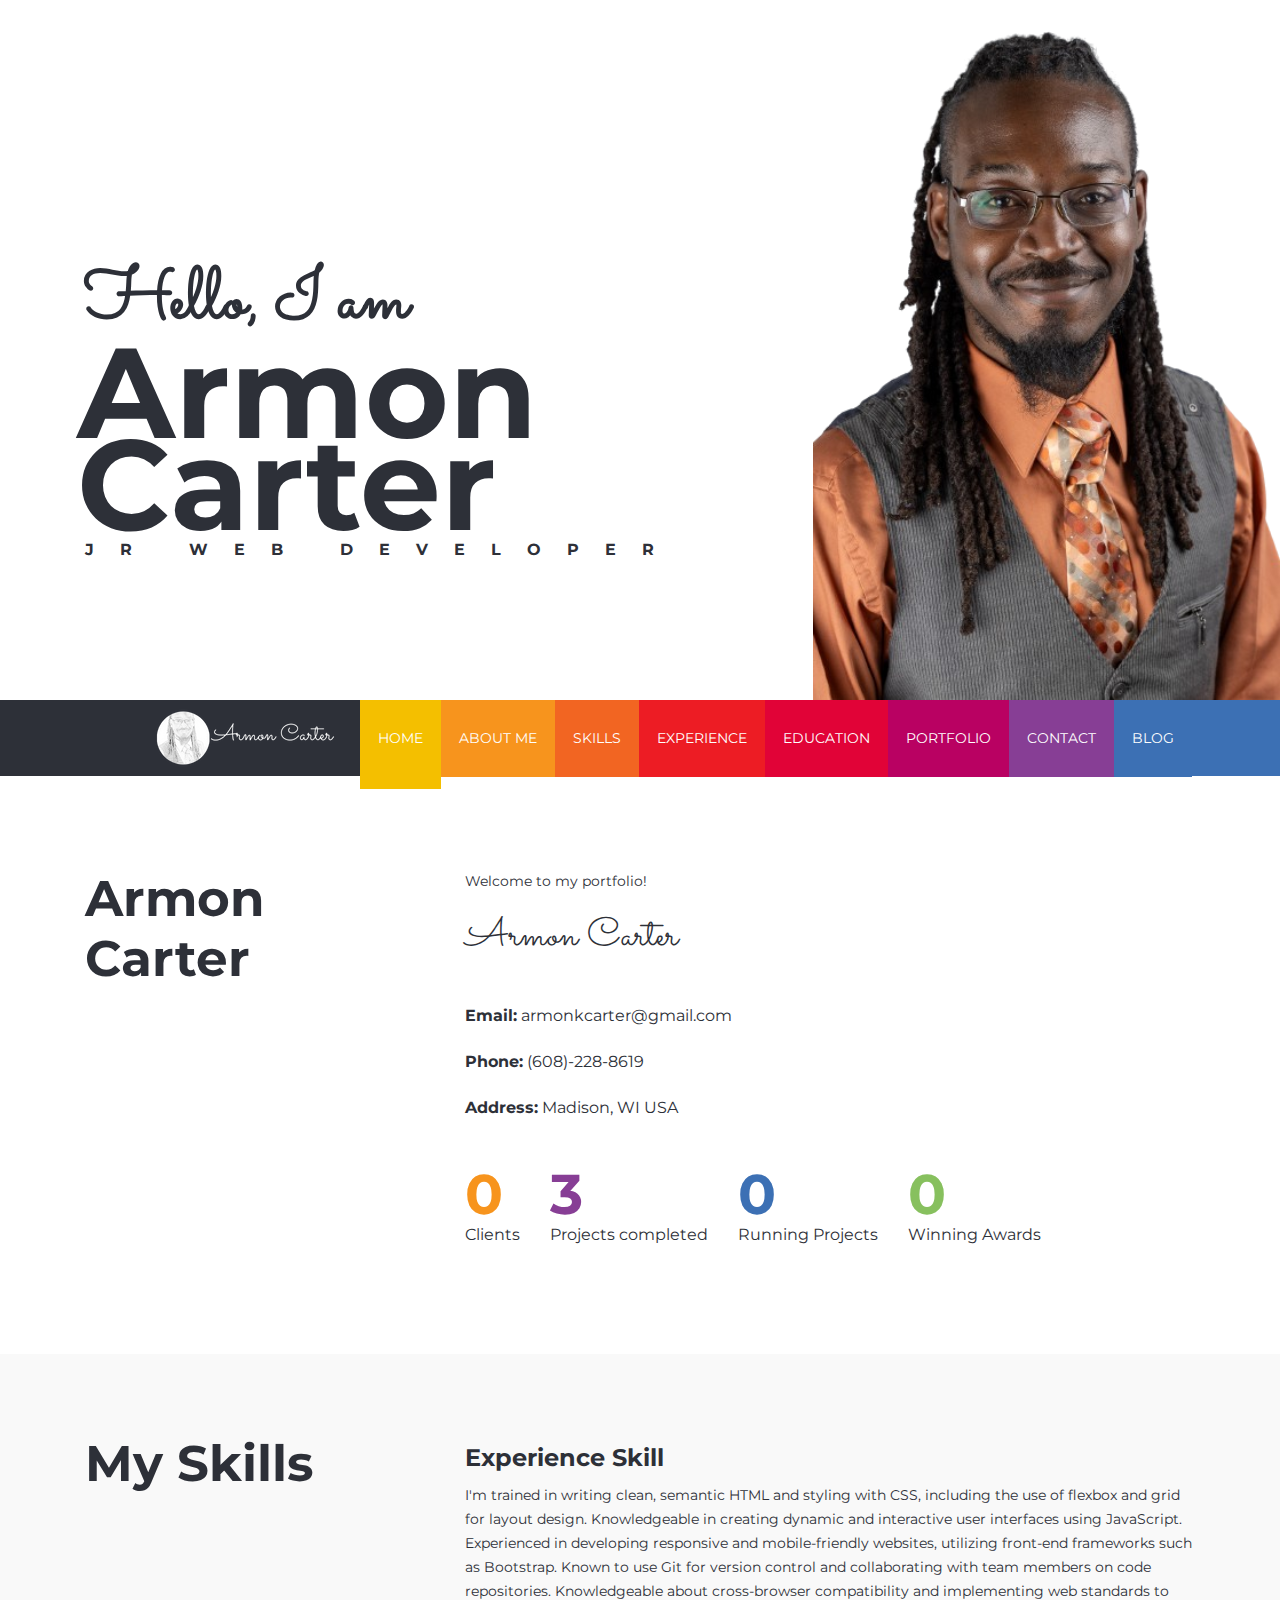
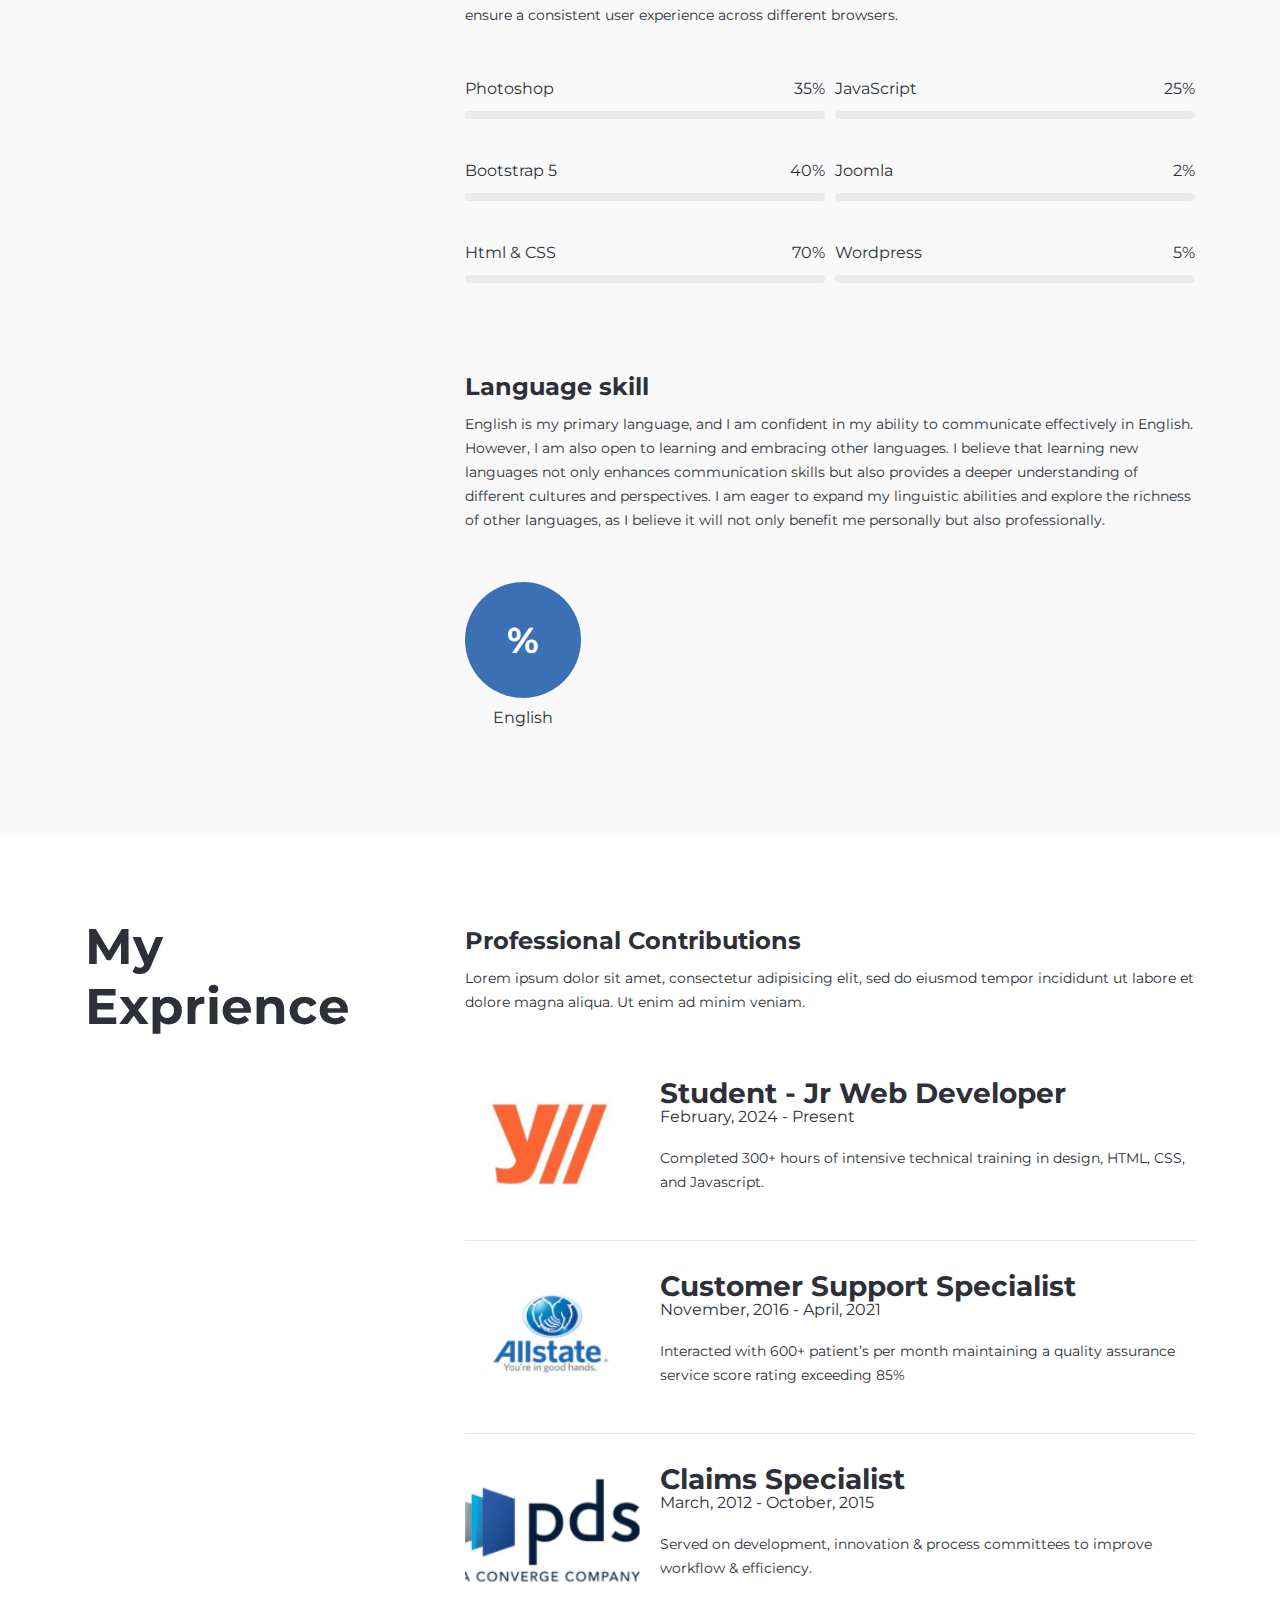
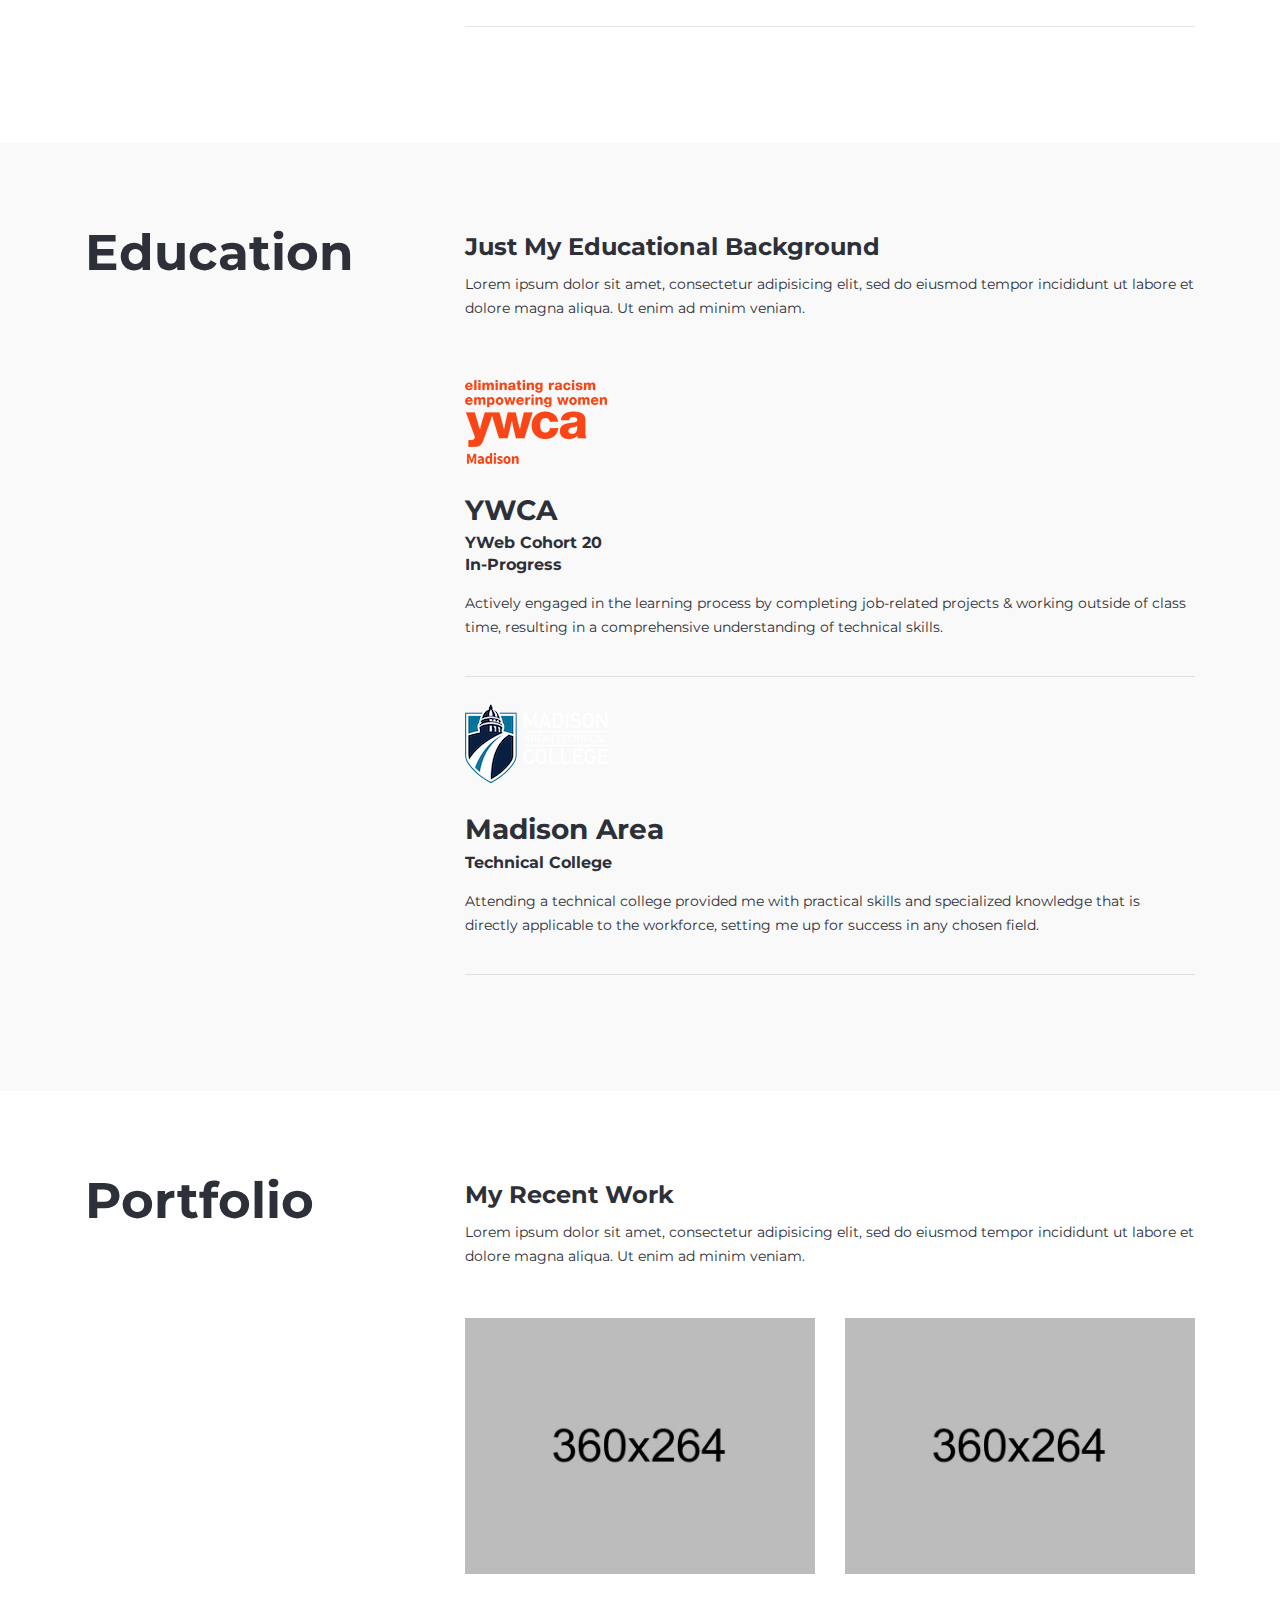
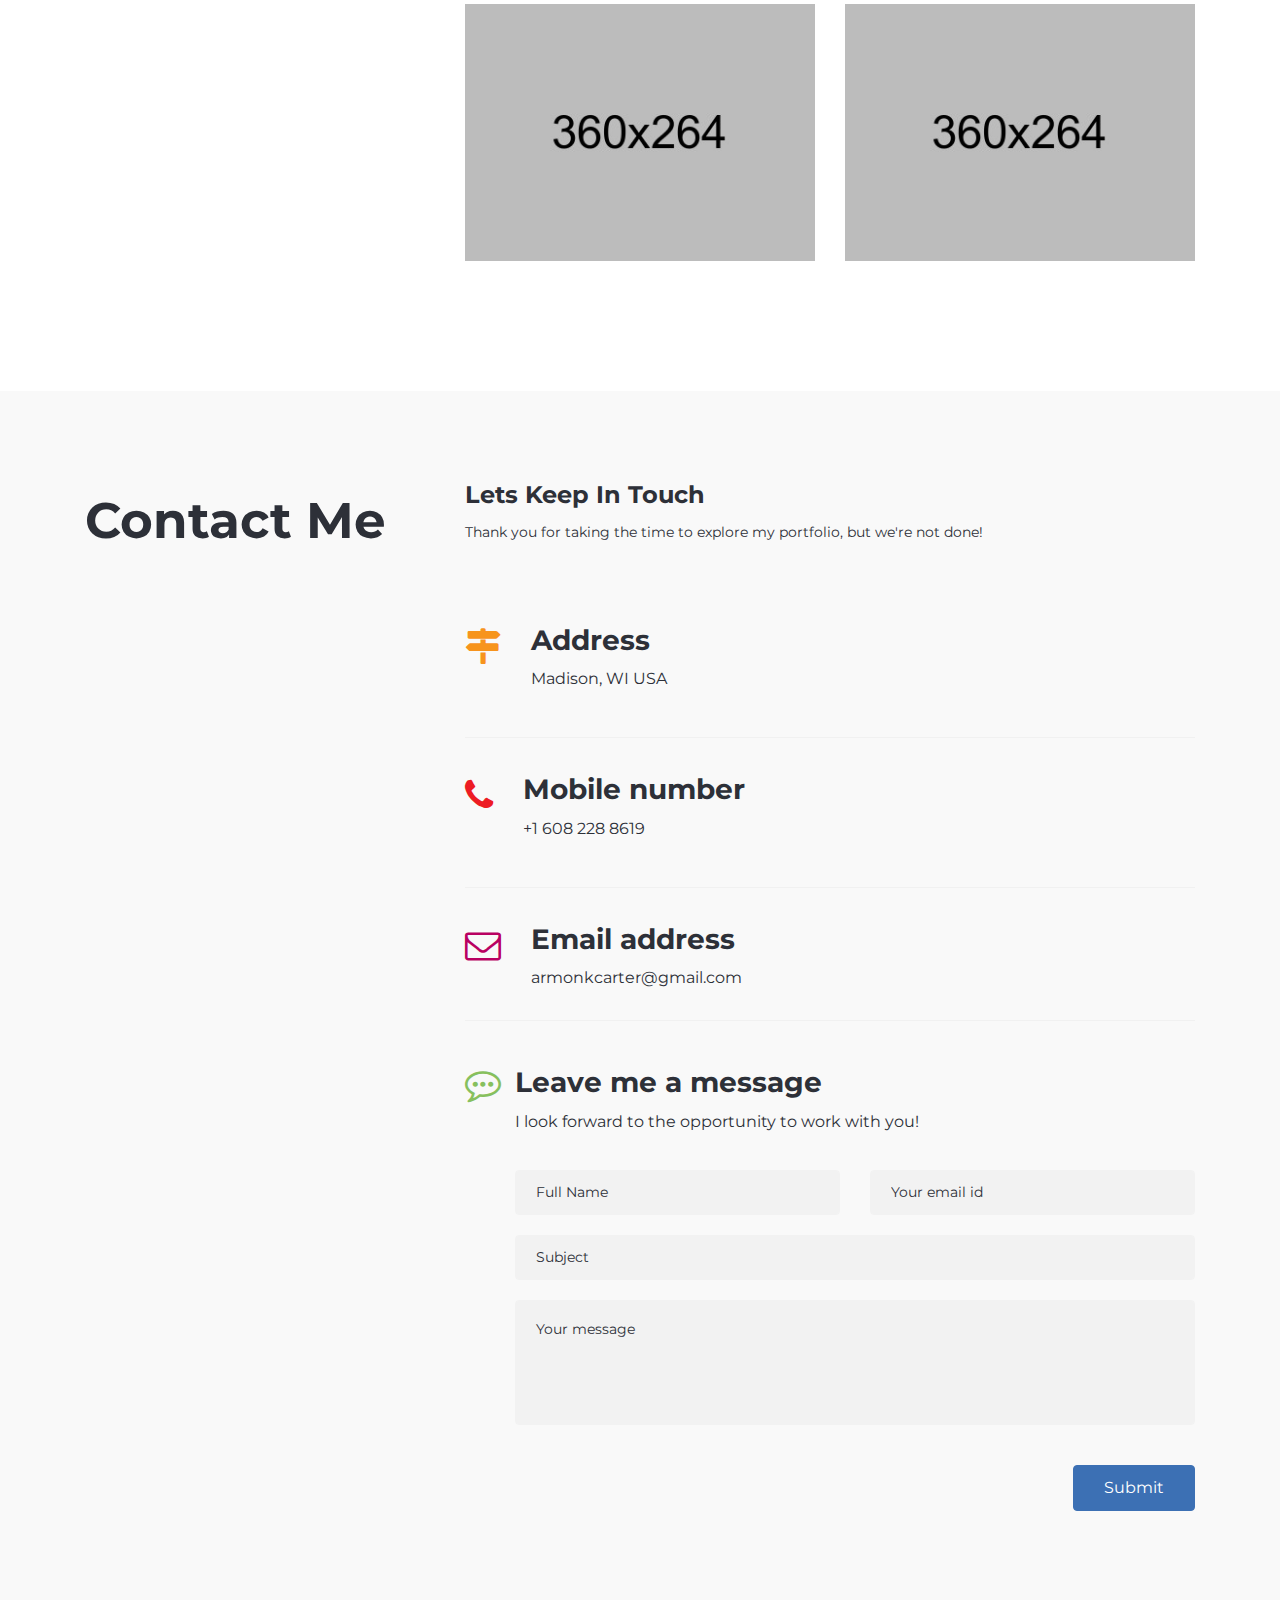
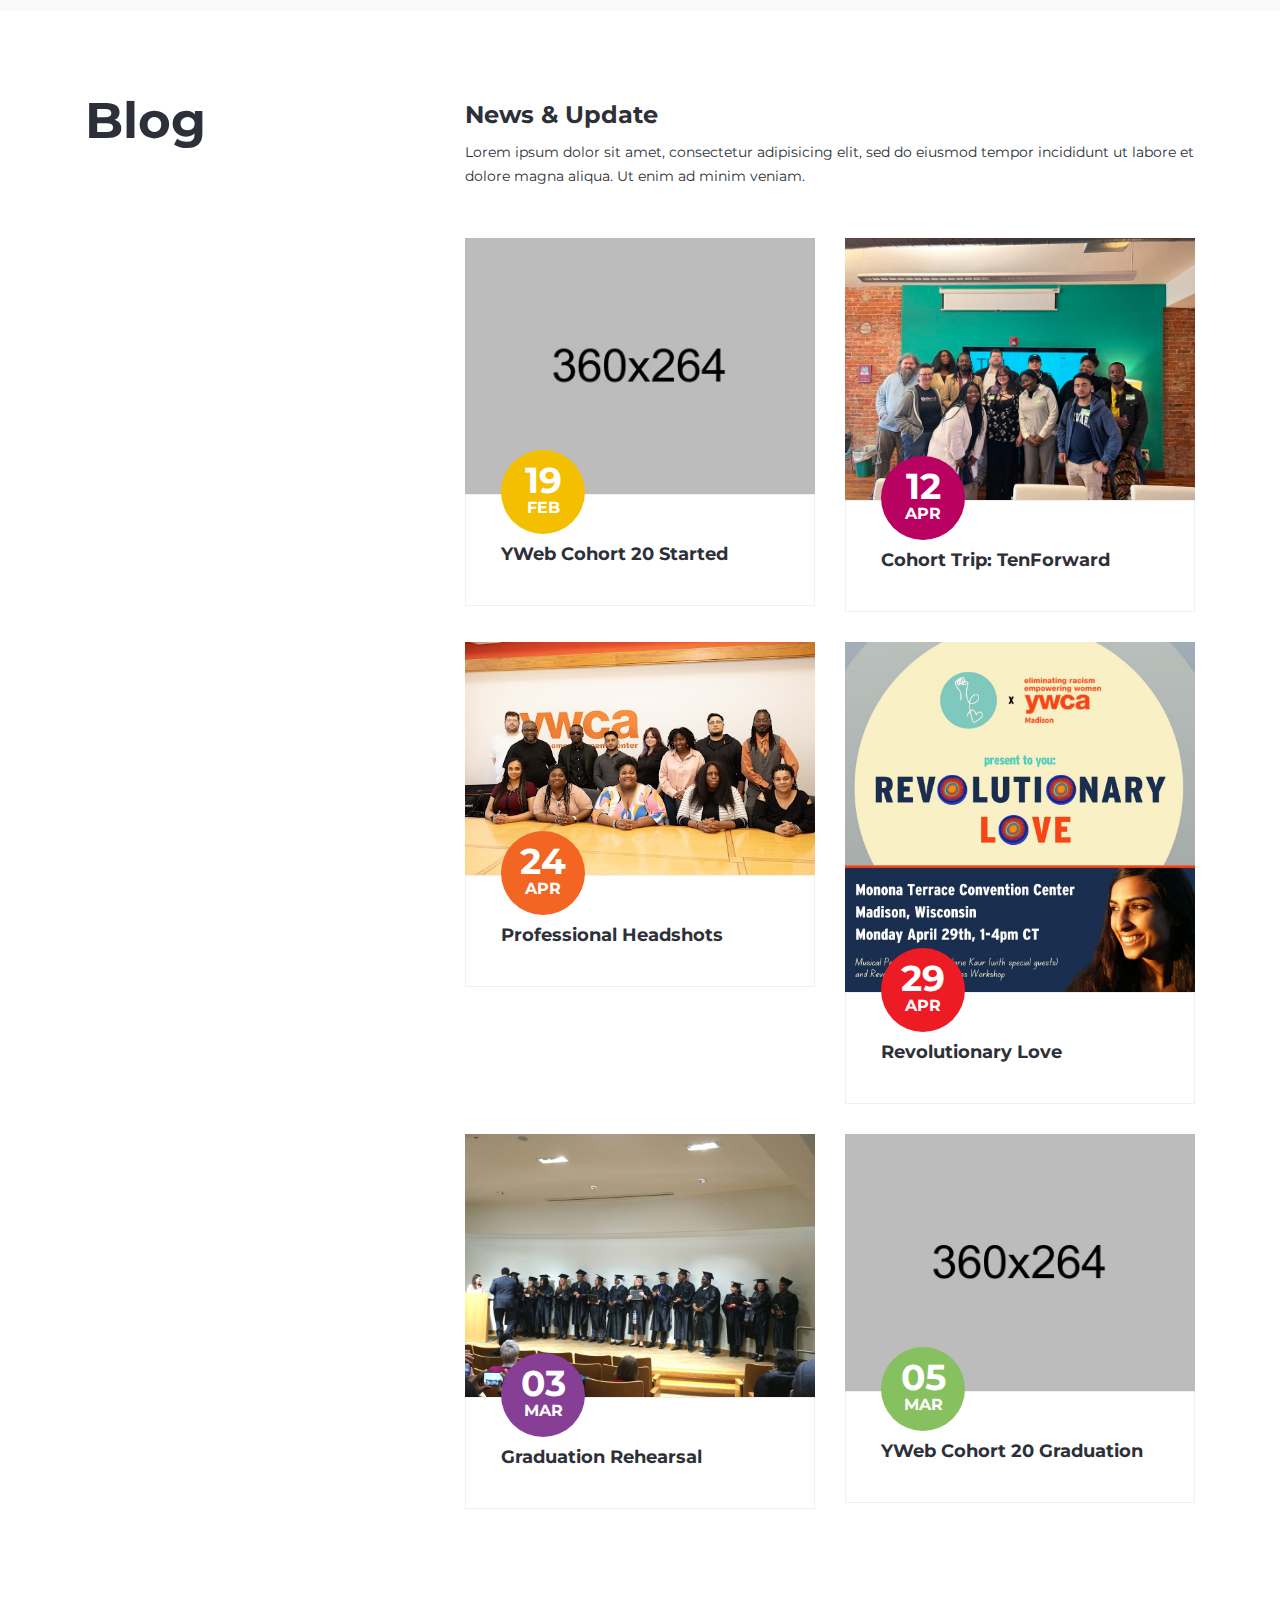
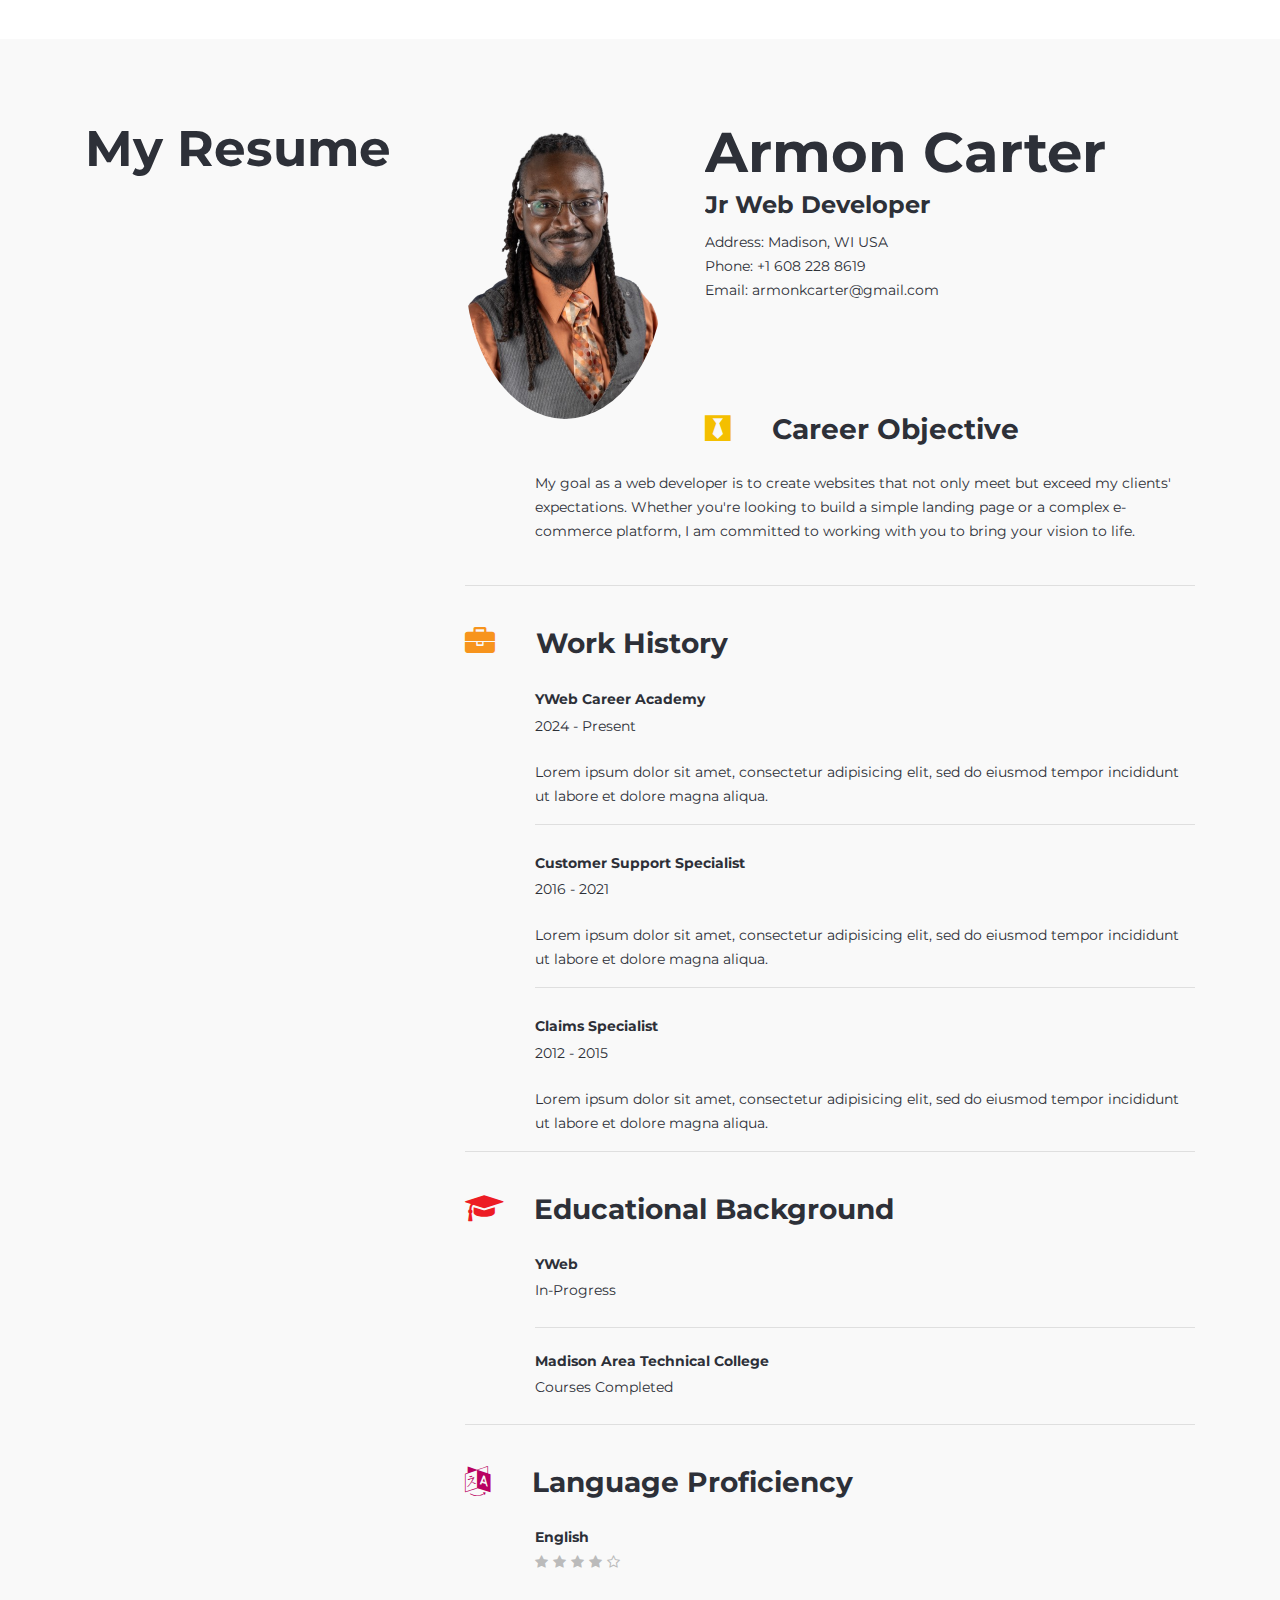
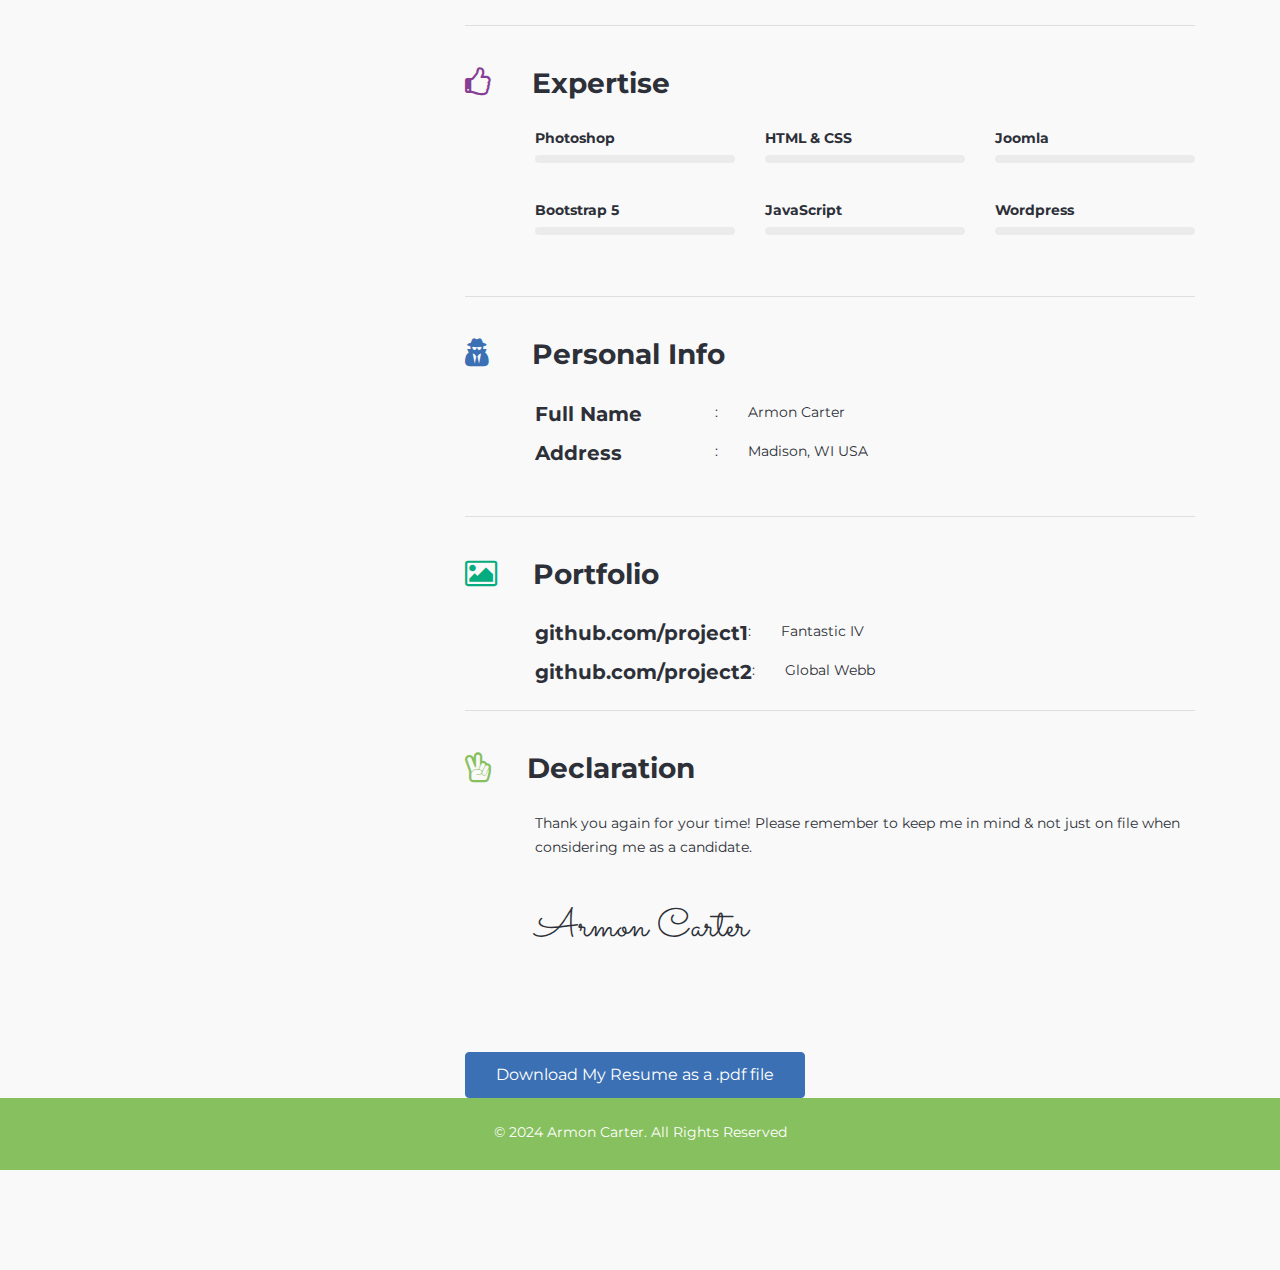
==== commit 4c3dc2e1: "index.html" ====
--- a/index-two.html
+++ b/index-two.html
@@ -24,7 +24,7 @@
     />
 
     <!-- icons -->
-    <link rel="icon" href="images/ico/favicon.ico" />
+    <link rel="icon" href="images/Letter Logo.png" />
     <link
       rel="apple-touch-icon-precomposed"
       sizes="144x144"
@@ -94,6 +94,7 @@
                     </li>
                   </ul>
                 </div> -->
+
                 <div class="banner-info">
                   <h1>Hello, I am</h1>
                   <h2>Armon Carter</h2>
@@ -292,7 +293,7 @@
                         <div
                           class="progress-bar bar4"
                           role="progressbar"
-                          aria-valuenow="50"
+                          aria-valuenow="2"
                           aria-valuemin="0"
                           aria-valuemax="100"
                         ></div>
@@ -519,9 +520,10 @@
                   <h5>Technical College</h5>
                   <h6></h6>
                   <p>
-                    Lorem ipsum dolor sit amet, consectetur adipisicing elit,
-                    sed do eiusmod tempor incididunt ut labore et dolore magna
-                    aliqua. Ut enim ad minim veniam.
+                    Attending a technical college provided me with practical skills and
+                    specialized knowledge that is directly applicable to the
+                    workforce, setting me up for success in any chosen
+                    field.
                   </p>
                 </div>
                 <hr />
@@ -652,7 +654,7 @@
                       </div>
                     </div>
                   </div>
-                  <div class="col-sm-6">
+                  <!-- <div class="col-sm-6">
                     <div class="portfolio-item">
                       <img
                         class="img-fluid"
@@ -672,8 +674,8 @@
                         </div>
                       </div>
                     </div>
-                  </div>
-                  <div class="col-sm-6">
+                  </div> -->
+                  <!-- <div class="col-sm-6">
                     <div class="portfolio-item">
                       <img
                         class="img-fluid"
@@ -735,7 +737,7 @@
                         </div>
                       </div>
                     </div>
-                  </div>
+                  </div> -->
                 </div>
               </div>
               <!-- portfolio content -->
@@ -949,7 +951,7 @@
                       <div class="thumbnail-oberlay"></div>
                       <img
                         class="img-fluid"
-                        src="images/blog/4.jpg"
+                        src="images/blog/1712949352542.jpg"
                         alt="Image"
                       />
                     </div>
@@ -971,7 +973,7 @@
                       <div class="thumbnail-oberlay"></div>
                       <img
                         class="img-fluid"
-                        src="images/blog/2.jpg"
+                        src="images/blog/unnamed (7).jpg"
                         alt="Image"
                       />
                     </div>
@@ -993,7 +995,7 @@
                       <div class="thumbnail-oberlay"></div>
                       <img
                         class="img-fluid"
-                        src="images/blog/3.jpg"
+                        src="images/blog/revolutionary.jpg"
                         alt="Image"
                       />
                     </div>
@@ -1016,7 +1018,7 @@
                       <div class="thumbnail-oberlay"></div>
                       <img
                         class="img-fluid"
-                        src="images/blog/5.jpg"
+                        src="images/blog/practice.jpg"
                         alt="Image"
                       />
                     </div>
@@ -1074,11 +1076,15 @@
             <div class="col-md-8">
               <div class="section-content">
                 <div class="profile-logo">
-                  <img class="img-fluid" src="images/2024_YWeb_Headshots__36_of_44_-removebg-preview.png" alt="Image" />
+                  <img
+                    class="img-fluid rounded-circle"
+                    src="images/blog/2024_YWeb_Headshots_small.png"
+                    alt="Image"
+                  />
                 </div>
                 <div class="profile-info">
                   <h1>Armon Carter</h1>
-                  <h4>Web Developer</h4>
+                  <h4>Jr Web Developer</h4>
                   <address>
                     <p>
                       Address: Madison, WI USA
@@ -1186,6 +1192,7 @@
                     <hr />
                     <div class="education">
                       <h5>Madison Area Technical College</h5>
+                      <p>Courses Completed</p>
                       <!-- <p>1995 - 1999</p> -->
                     </div>
                     <!-- <hr /> -->
@@ -1392,18 +1399,18 @@
                     </div>
                     <h3>Portfolio</h3>
                   </div>
-                  <!-- <div class="sub-content">
+                  <div class="sub-content">
                     <ul>
                       <li>
-                        <h5>Dribbble</h5>
-                        <span>:</span><a href="#">dribbble.com/geek</a>
+                        <h5>github.com/project1</h5>
+                        <span>:</span><a href="https://akcarter2.github.io/fantastic-iv/">Fantastic IV</a>
                       </li>
                       <li>
-                        <h5>Website</h5>
+                        <h5>github.com/project2</h5>
                         <span>:</span
-                        ><a href="#">www.surzilgeek.com/portfolio</a>
+                        ><a href="https://yaeger07.github.io/GlobeWebb-Agents/">Global Webb</a>
                       </li>
-                      <li>
+                      <!-- <li>
                         <h5>Flicker</h5>
                         <span>:</span
                         ><a href="#">www.flicker.com/geek-photography</a>
--- a/css/main.css
+++ b/css/main.css
@@ -500,6 +500,13 @@
     background-repeat: no-repeat;
     background-position: right;
     background-size: contain;
+}
+.home-two>#home-banner:hover {
+    background-image: url(../images/2024_YWeb_Headshots__36_of_44_-removebg-preview.png);
+    background-repeat: no-repeat;
+    /* background-position: right; */
+    background-size: contain;
+    
 }
 
 .banner-info h1 {
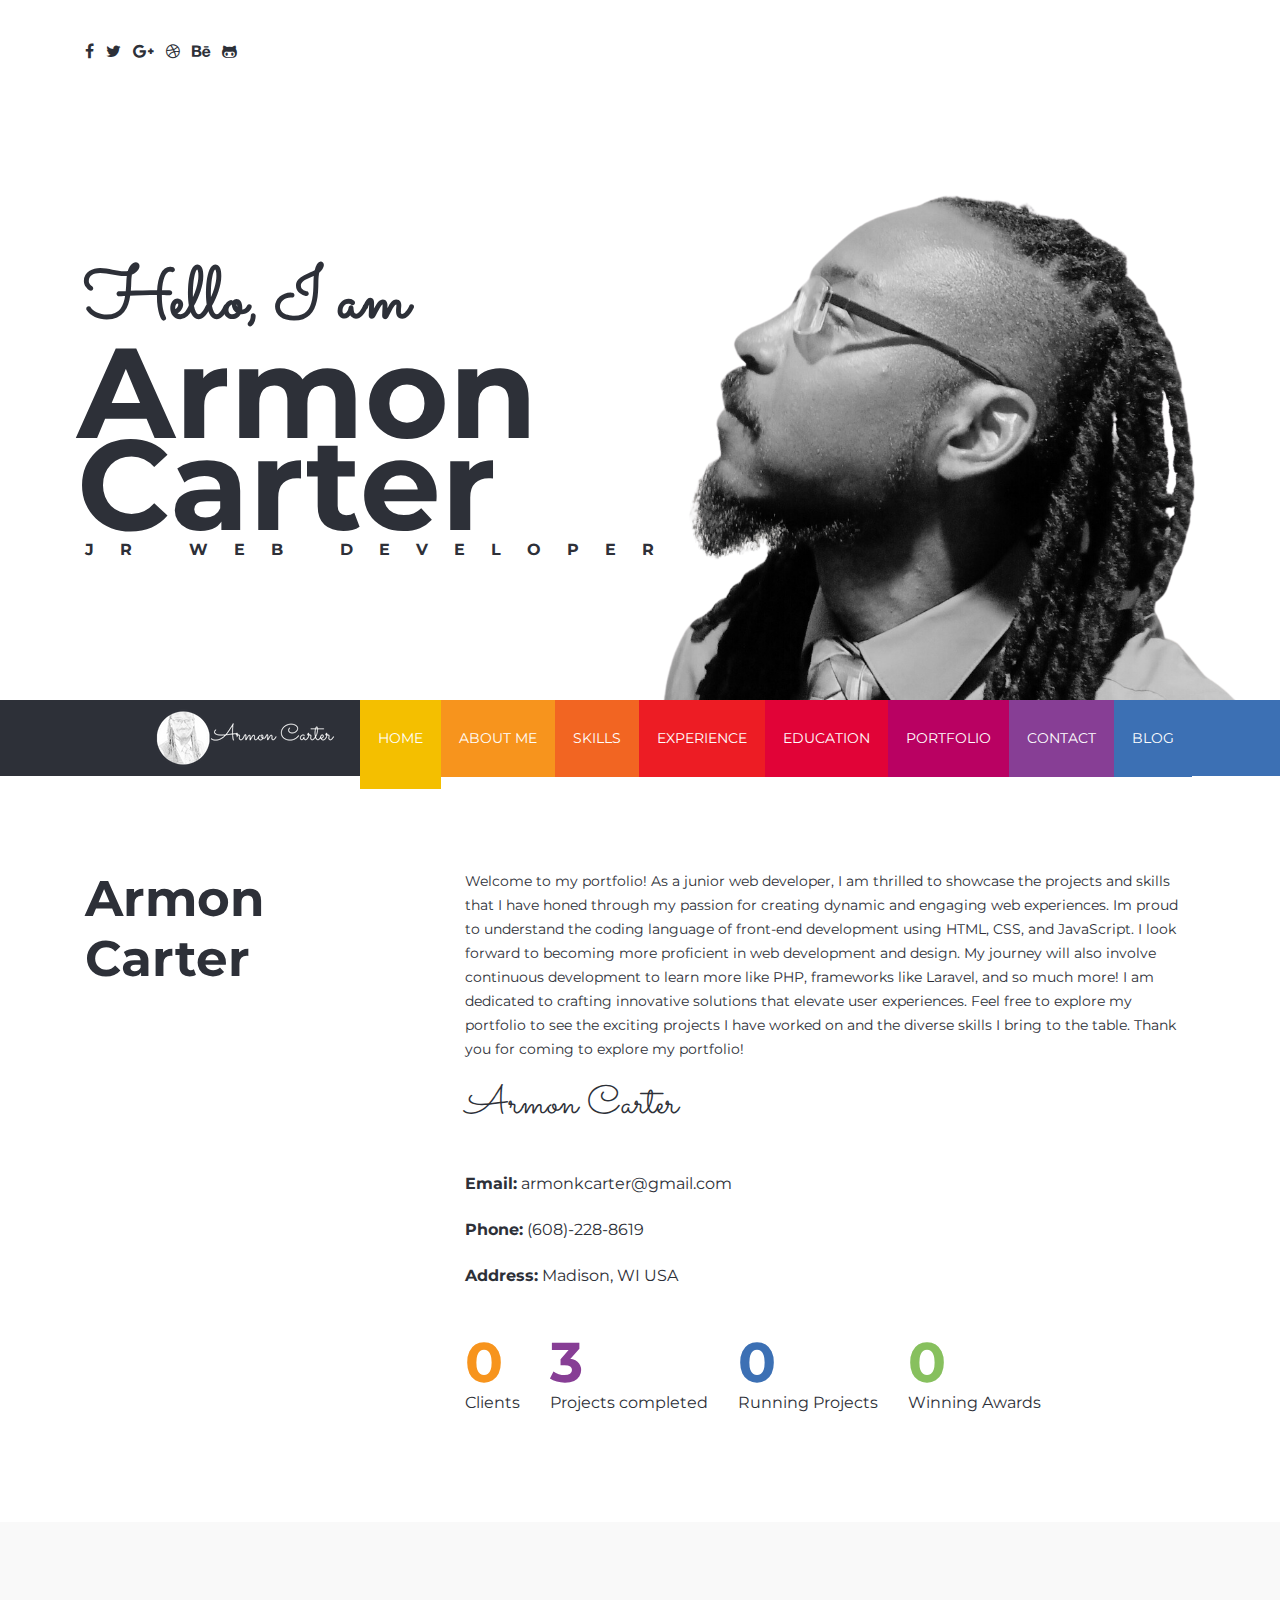
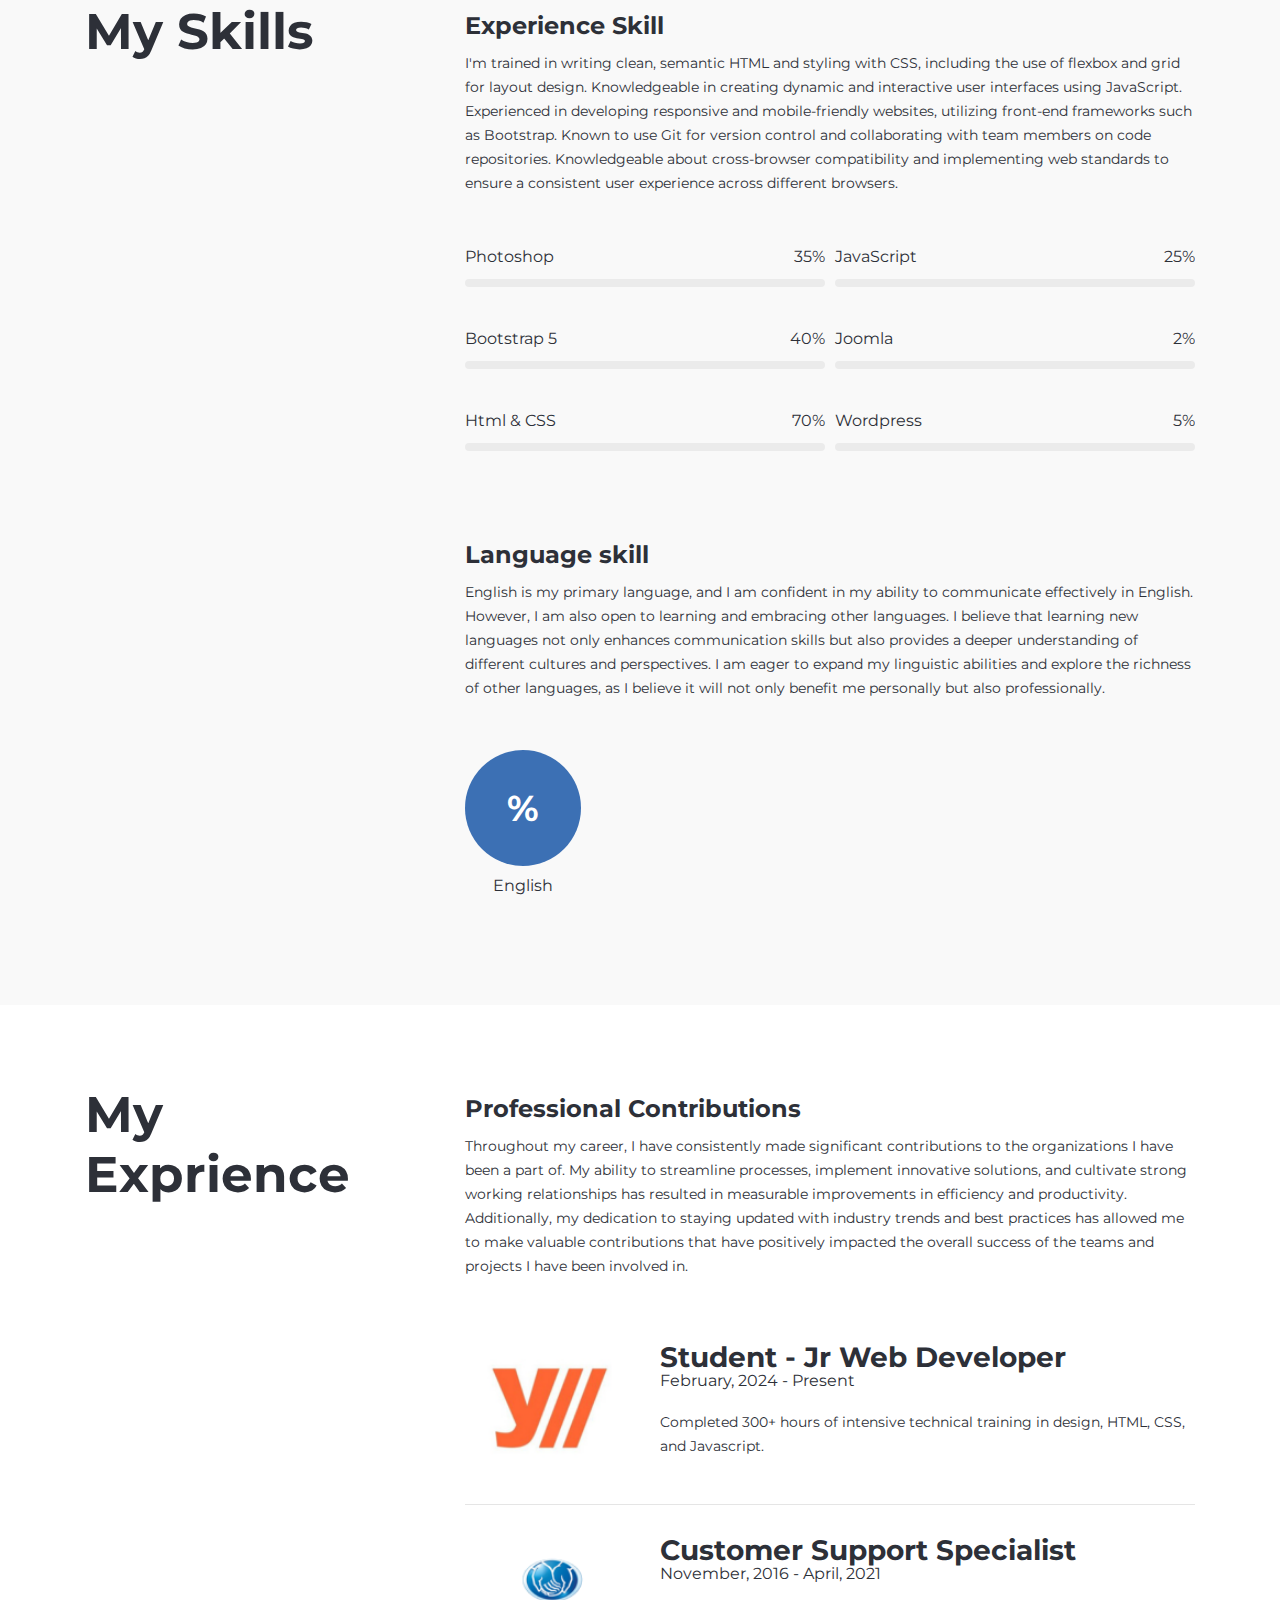
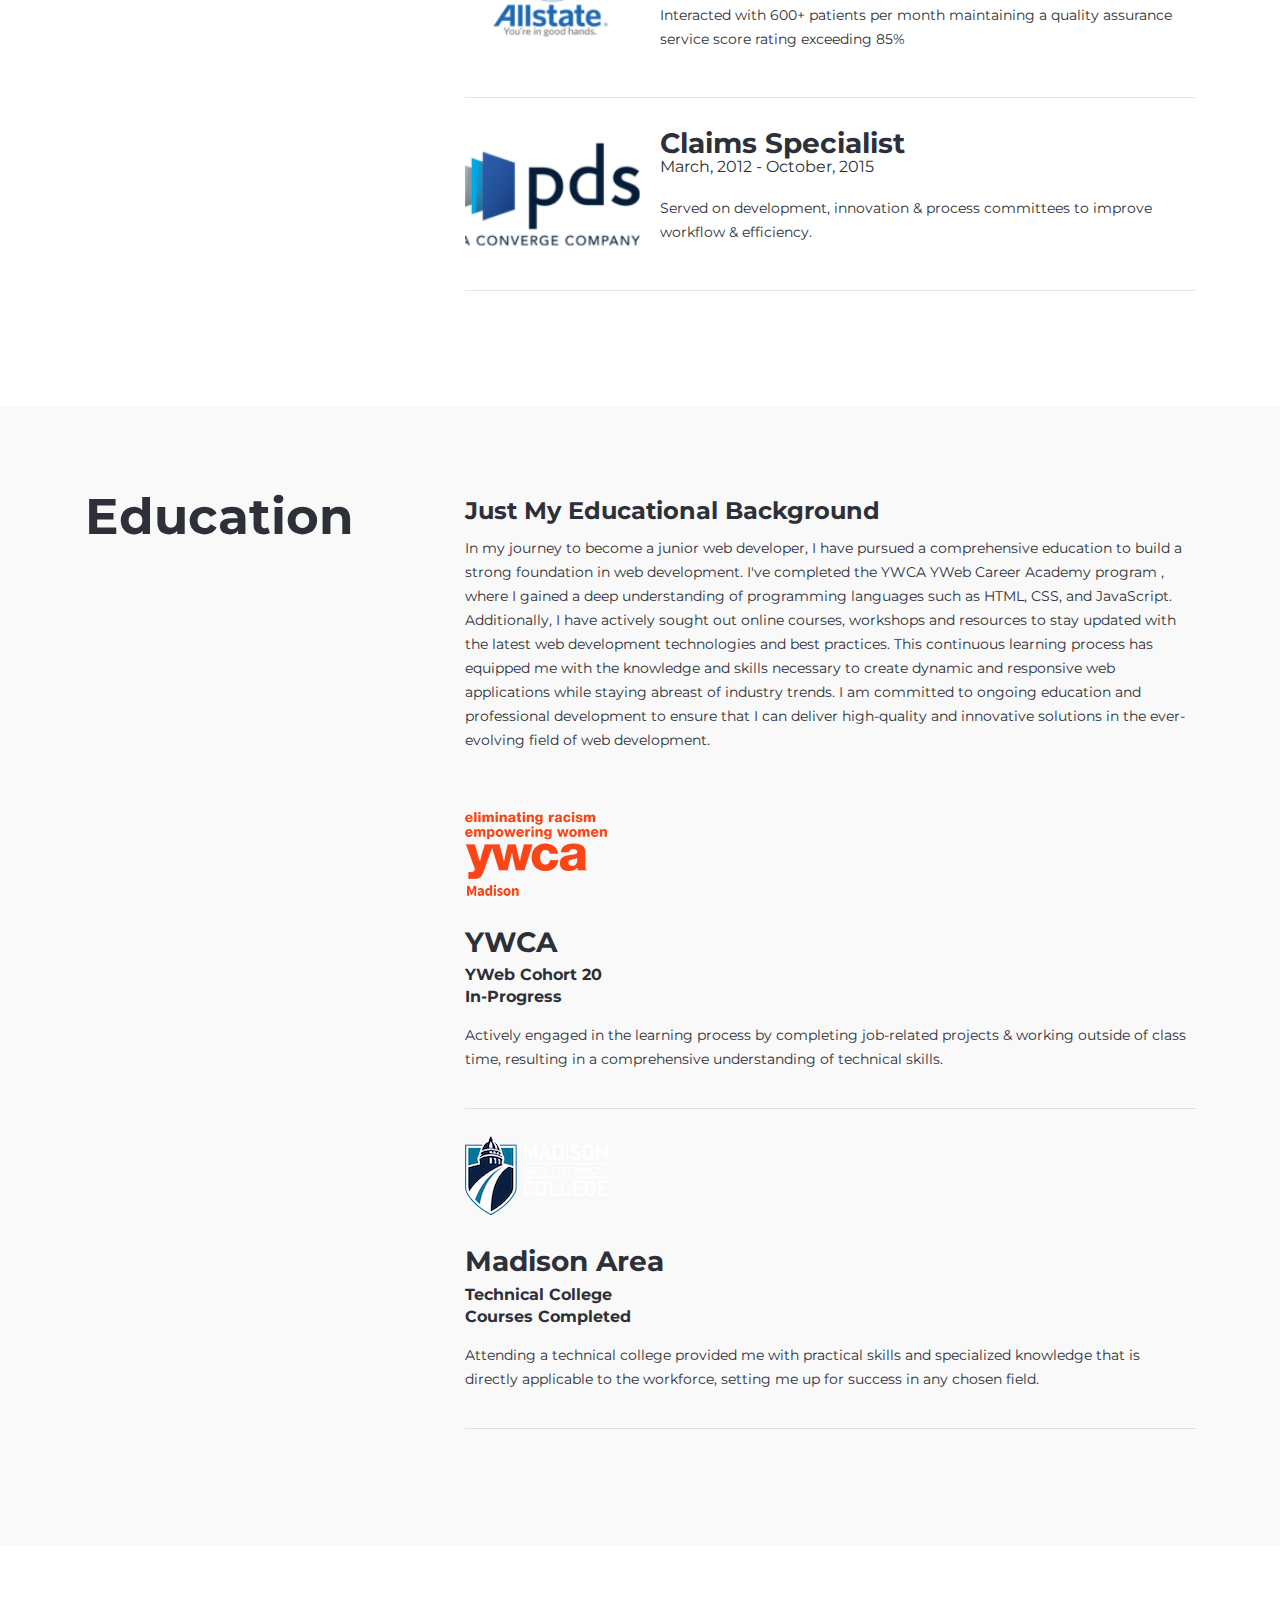
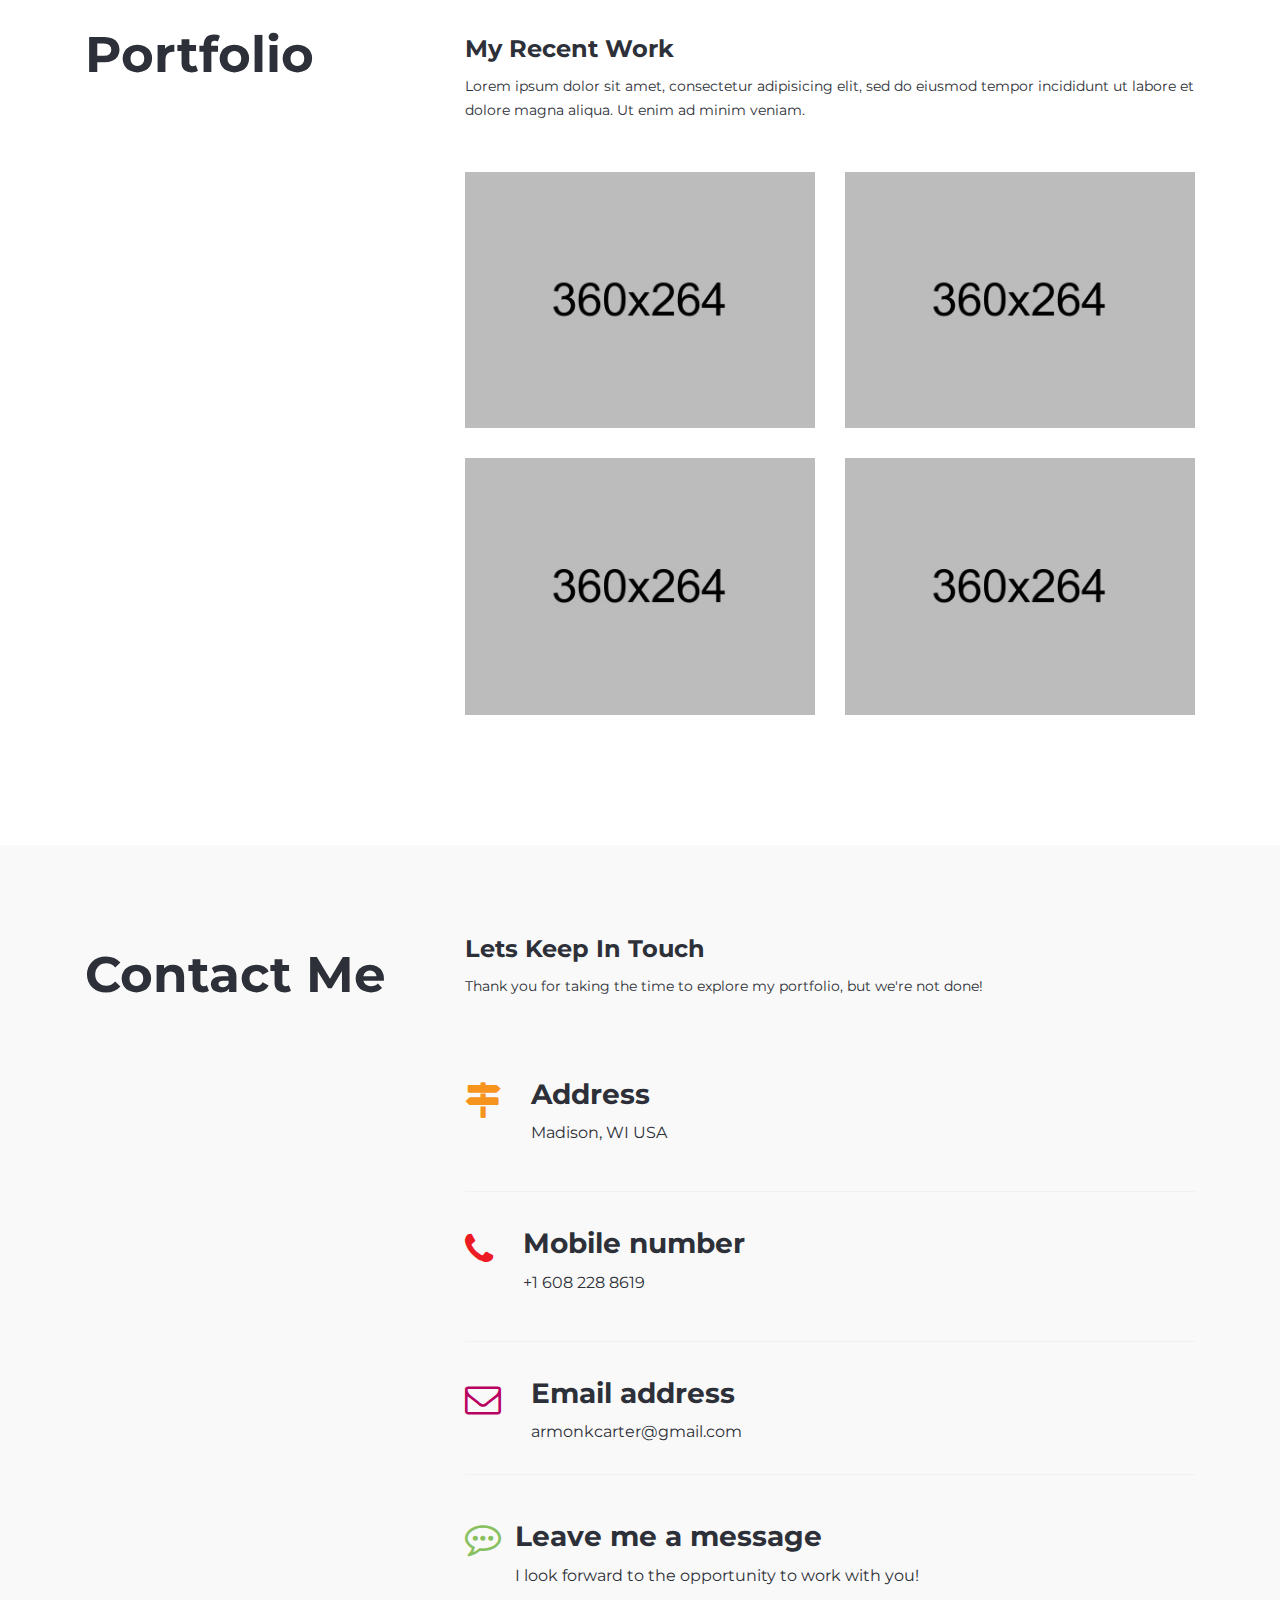
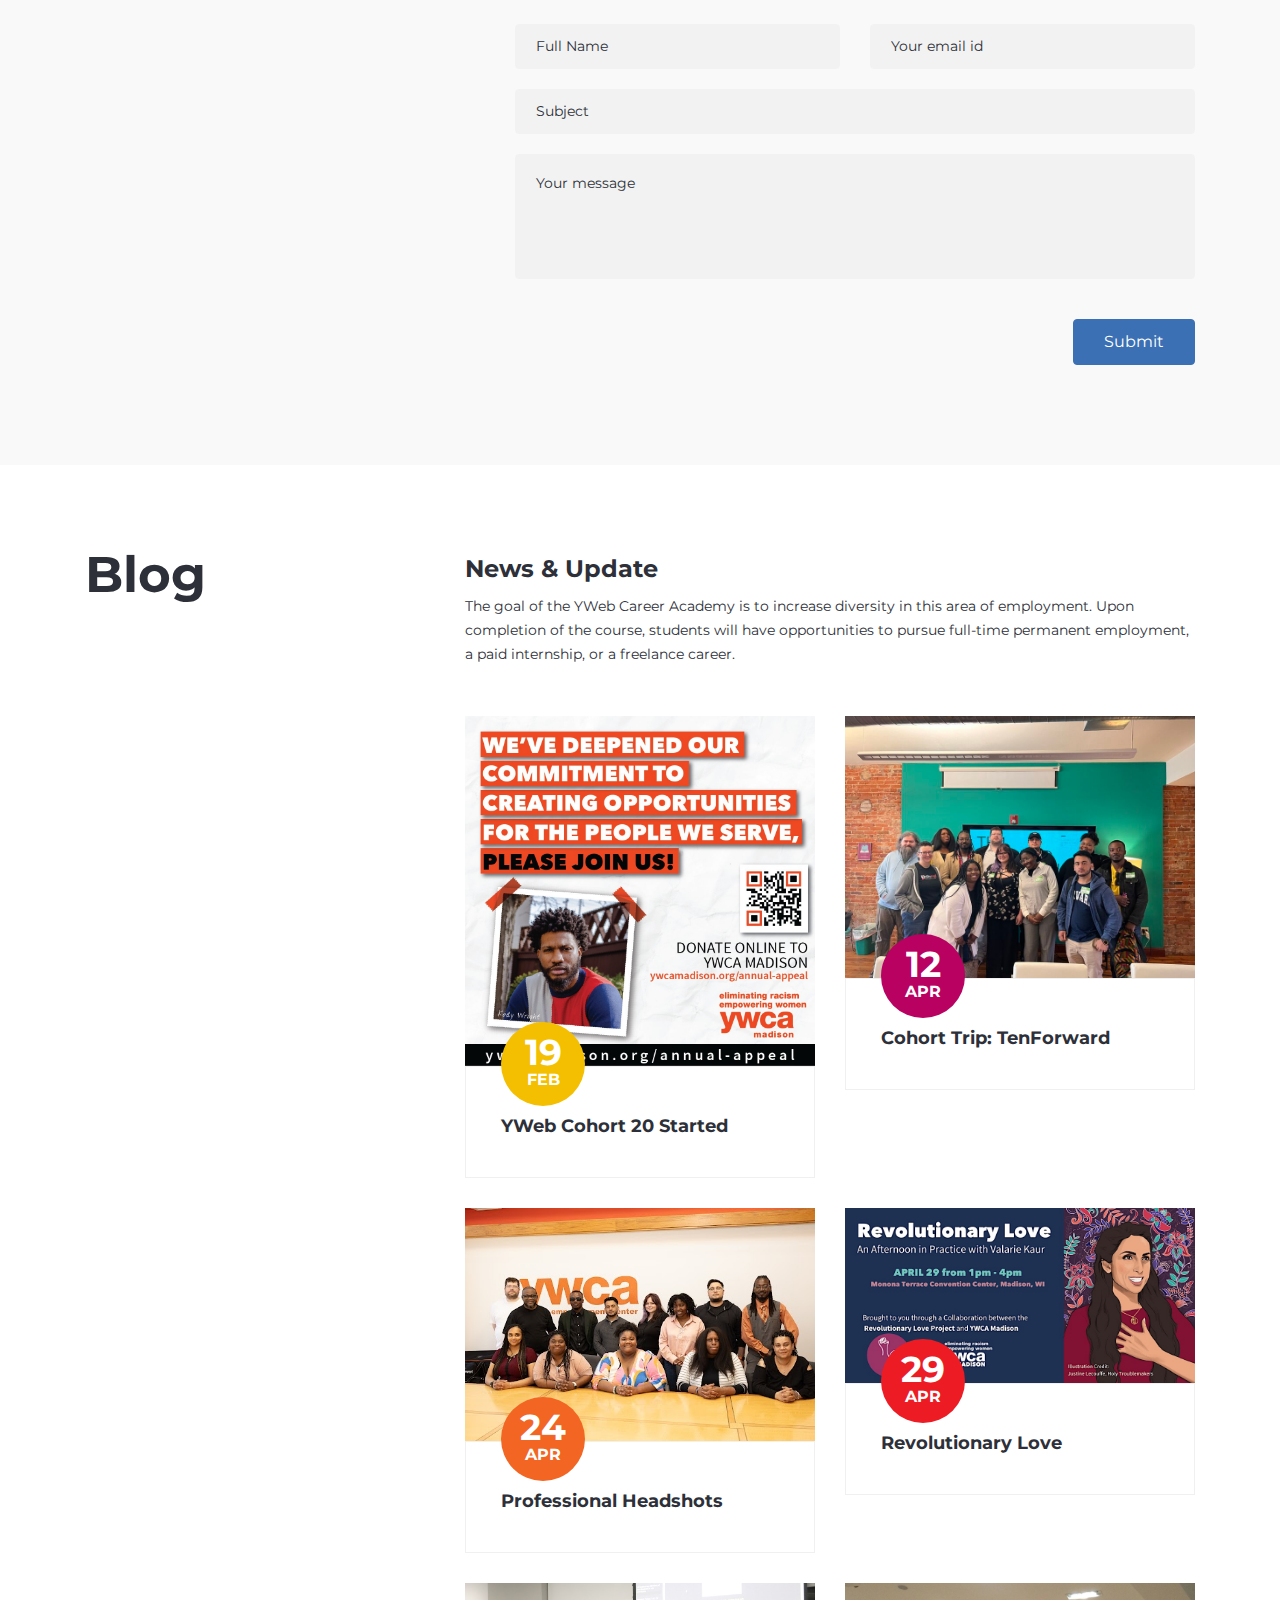
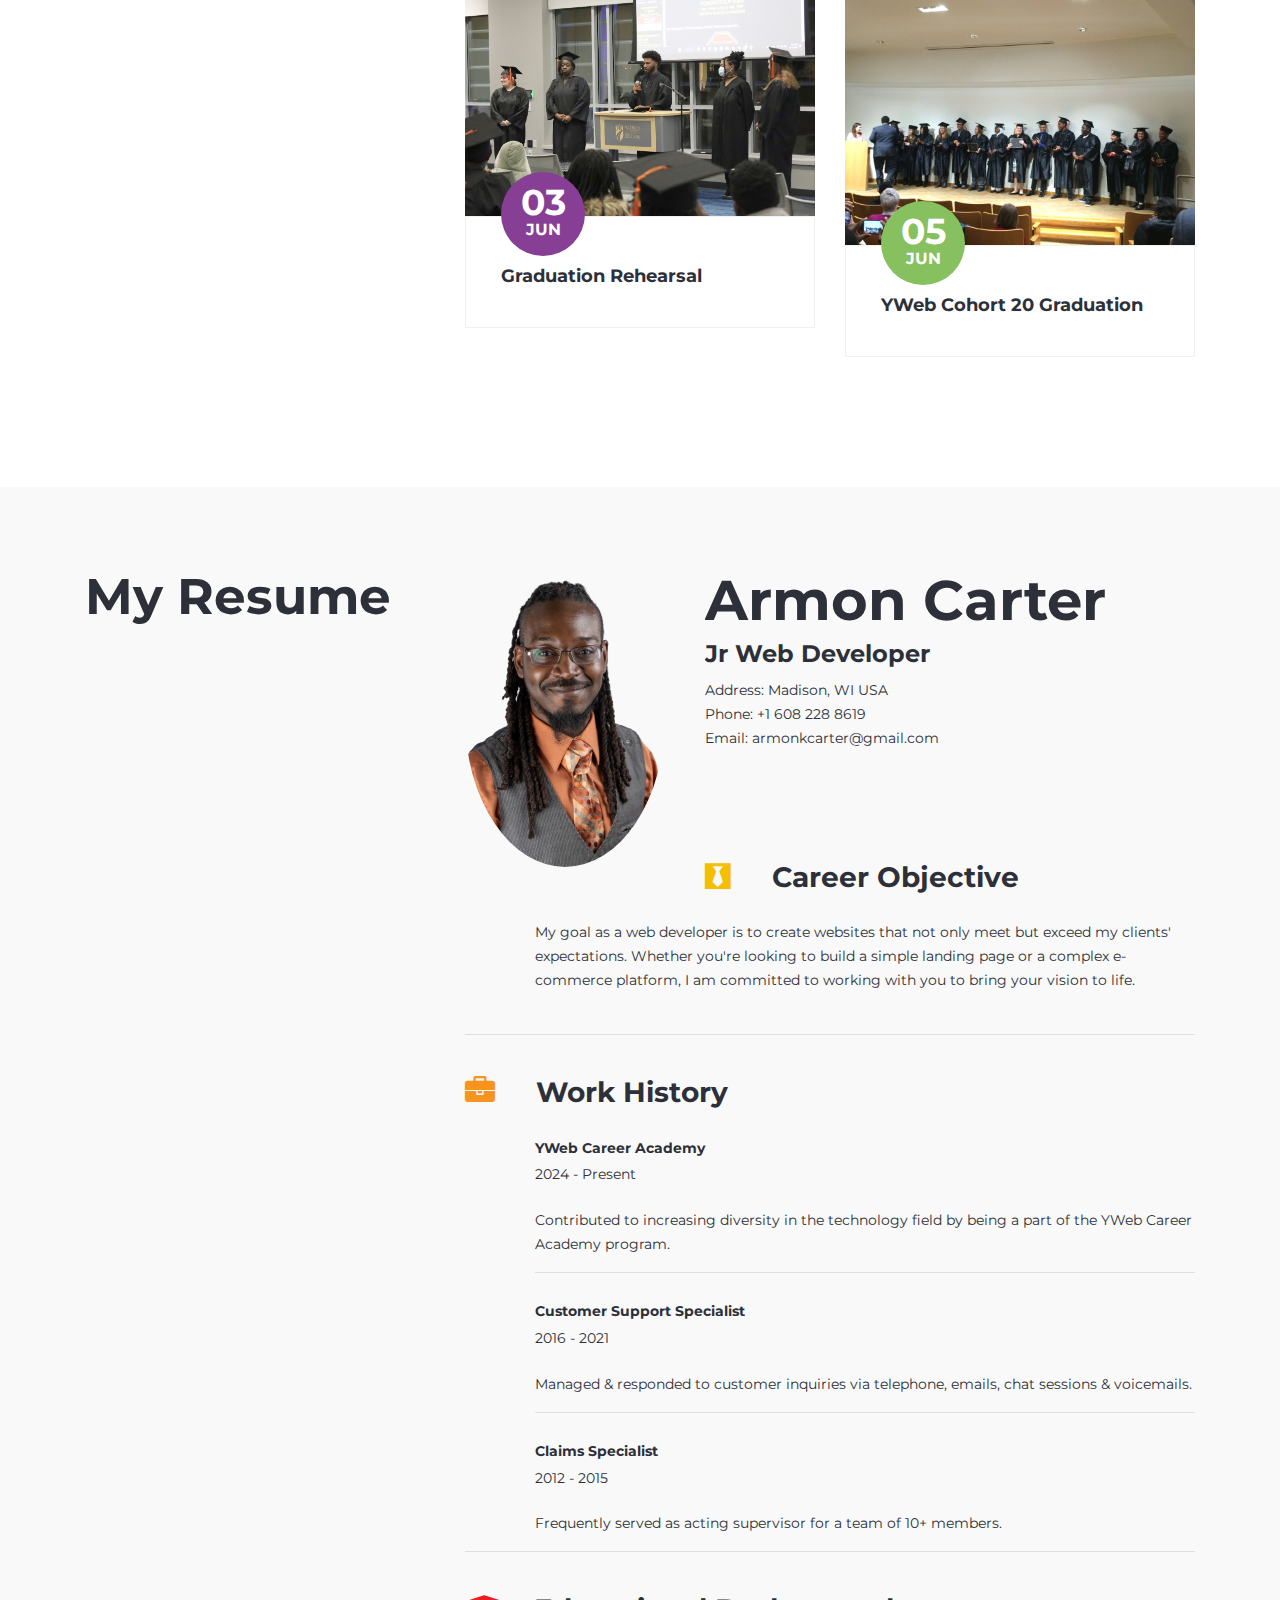
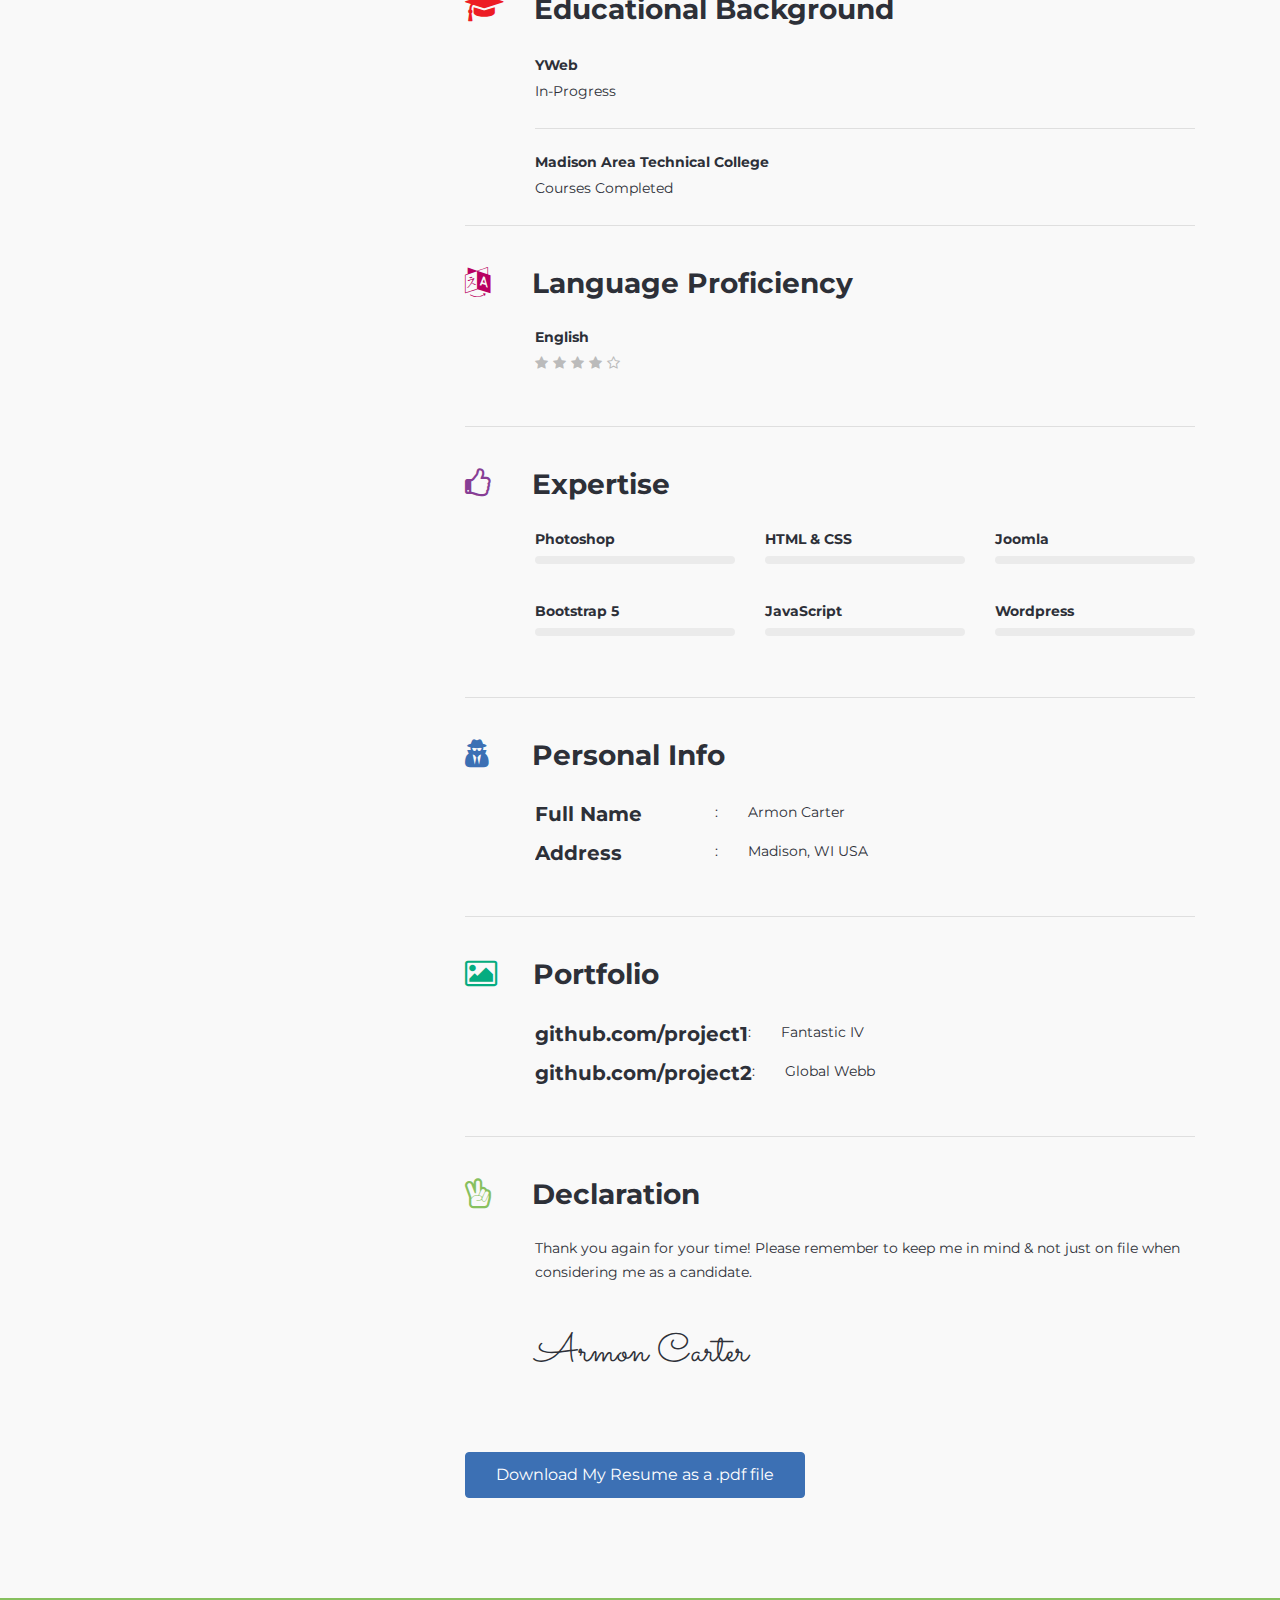
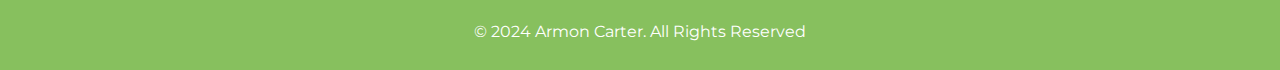
==== commit a0dde537: "index-two.html" ====
--- a/index-two.html
+++ b/index-two.html
@@ -7,7 +7,7 @@
     <meta name="author" content="Theme Region" />
     <meta name="description" content="" />
 
-    <title>Geek | Personal Portfolio & Resume HTML Template.</title>
+    <title>Armon Carters | Geek Style Personal Portfolio & Resume HTML Template.</title>
 
     <!-- CSS -->
     <link rel="stylesheet" href="css/bootstrap.min.css" />
@@ -60,7 +60,7 @@
           <div class="row">
             <div class="col-sm-9">
               <div class="banner-content">
-                <!-- <div class="home-social">
+                <div class="home-social">
                   <ul class="list-inline">
                     <li class="list-inline-item">
                       <a href="#"
@@ -93,7 +93,7 @@
                       ></a>
                     </li>
                   </ul>
-                </div> -->
+                </div>
 
                 <div class="banner-info">
                   <h1>Hello, I am</h1>
@@ -168,7 +168,21 @@
             </div>
             <div class="col-md-8">
               <div class="about-info">
-                <p>Welcome to my portfolio!</p>
+                <p>
+                  Welcome to my portfolio! As a junior web developer, I am
+                  thrilled to showcase the projects and skills that I have honed
+                  through my passion for creating dynamic and engaging web
+                  experiences. Im proud to understand the coding language of
+                  front-end development using HTML, CSS, and JavaScript. I look
+                  forward to becoming more proficient in web development and
+                  design. My journey will also involve continuous development to
+                  learn more like PHP, frameworks like Laravel, and so much
+                  more! I am dedicated to crafting innovative solutions that
+                  elevate user experiences. Feel free to explore my portfolio to
+                  see the exciting projects I have worked on and the diverse
+                  skills I bring to the table. Thank you for coming to explore
+                  my portfolio!
+                </p>
                 <div class="signature">
                   <h1>Armon Carter</h1>
                 </div>
@@ -331,22 +345,10 @@
                     </p>
                   </div>
                   <ul>
-                    <!-- <li class="chart" data-percent="100">
-                      <span class="percent"></span>
-                      <h5>German</h5>
-                    </li>
-                    <li class="chart" data-percent="90">
-                      <span class="percent percent1"></span>
-                      <h5>Spanish</h5>
-                    </li> -->
                     <li class="chart" data-percent="100">
                       <span class="percent percent2"></span>
                       <h5>English</h5>
                     </li>
-                    <!-- <li class="chart" data-percent="30">
-                      <span class="percent percent3"></span>
-                      <h5>Latin</h5>
-                    </li> -->
                   </ul>
                 </div>
                 <!-- more skill -->
@@ -371,9 +373,16 @@
               <div class="text-info">
                 <h4>Professional Contributions</h4>
                 <p>
-                  Lorem ipsum dolor sit amet, consectetur adipisicing elit, sed
-                  do eiusmod tempor incididunt ut labore et dolore magna aliqua.
-                  Ut enim ad minim veniam.
+                  Throughout my career, I have consistently made significant
+                  contributions to the organizations I have been a part of. My
+                  ability to streamline processes, implement innovative
+                  solutions, and cultivate strong working relationships has
+                  resulted in measurable improvements in efficiency and
+                  productivity. Additionally, my dedication to staying updated
+                  with industry trends and best practices has allowed me to make
+                  valuable contributions that have positively impacted the
+                  overall success of the teams and projects I have been involved
+                  in.
                 </p>
               </div>
               <div class="exprience">
@@ -406,7 +415,7 @@
                   <h3>Customer Support Specialist</h3>
                   <h5>November, 2016 - April, 2021</h5>
                   <p>
-                    Interacted with 600+ patient’s per month maintaining a
+                    Interacted with 600+ patients per month maintaining a
                     quality assurance service score rating exceeding 85%
                   </p>
                 </div>
@@ -430,43 +439,6 @@
                 </div>
               </div>
               <hr />
-              <!-- <div class="exprience">
-                <div class="exprience-image">
-                  <img
-                    class="img-fluid"
-                    src="images/exprience/4.png"
-                    alt="Image"
-                  />
-                </div>
-                <div class="exprience-info">
-                  <h3>Graphic Designer</h3>
-                  <h5>January, 2004 - March, 2005 (1 Year, 2 Months)</h5>
-                  <p>
-                    Lorem ipsum dolor sit amet, consectetur adipisicing elit,
-                    sed do eiusmod tempor incididunt ut labore et dolore magna
-                    aliqua. Ut enim ad minim veniam.
-                  </p>
-                </div>
-              </div>
-              <hr /> -->
-              <!-- <div class="exprience">
-                <div class="exprience-image">
-                  <img
-                    class="img-fluid"
-                    src="images/exprience/5.png"
-                    alt="Image"
-                  />
-                </div>
-                <div class="exprience-info">
-                  <h3>Graphic Designer (intern)</h3>
-                  <h5>January, 2002 - August, 2004 (2 years, 7 months)</h5>
-                  <p>
-                    Lorem ipsum dolor sit amet, consectetur adipisicing elit,
-                    sed do eiusmod tempor incididunt ut labore et dolore magna
-                    aliqua. Ut enim ad minim veniam.
-                  </p>
-                </div>
-              </div> -->
             </div>
           </div>
           <!-- row -->
@@ -488,9 +460,20 @@
                 <div class="text-info">
                   <h4>Just My Educational Background</h4>
                   <p>
-                    Lorem ipsum dolor sit amet, consectetur adipisicing elit,
-                    sed do eiusmod tempor incididunt ut labore et dolore magna
-                    aliqua. Ut enim ad minim veniam.
+                    In my journey to become a junior web developer, I have
+                    pursued a comprehensive education to build a strong
+                    foundation in web development. I've completed the YWCA YWeb
+                    Career Academy program , where I gained a deep understanding
+                    of programming languages such as HTML, CSS, and JavaScript.
+                    Additionally, I have actively sought out online courses,
+                    workshops and resources to stay updated with the latest web
+                    development technologies and best practices. This continuous
+                    learning process has equipped me with the knowledge and
+                    skills necessary to create dynamic and responsive web
+                    applications while staying abreast of industry trends. I am
+                    committed to ongoing education and professional development
+                    to ensure that I can deliver high-quality and innovative
+                    solutions in the ever-evolving field of web development.
                   </p>
                 </div>
                 <div class="education-info">
@@ -518,30 +501,15 @@
                   />
                   <h3>Madison Area</h3>
                   <h5>Technical College</h5>
-                  <h6></h6>
+                  <h6>Courses Completed</h6>
                   <p>
-                    Attending a technical college provided me with practical skills and
-                    specialized knowledge that is directly applicable to the
-                    workforce, setting me up for success in any chosen
+                    Attending a technical college provided me with practical
+                    skills and specialized knowledge that is directly applicable
+                    to the workforce, setting me up for success in any chosen
                     field.
                   </p>
                 </div>
                 <hr />
-                <!-- <div class="education-info">
-                  <img
-                    class="img-fluid"
-                    src="images/education/3.png"
-                    alt="Image"
-                  />
-                  <h3>Cincinnati Christian University</h3>
-                  <h5>Bachalor of Arts</h5>
-                  <h6>1999 - 2003</h6>
-                  <p>
-                    Lorem ipsum dolor sit amet, consectetur adipisicing elit,
-                    sed do eiusmod tempor incididunt ut labore et dolore magna
-                    aliqua. Ut enim ad minim veniam.
-                  </p>
-                </div> -->
               </div>
             </div>
           </div>
@@ -654,90 +622,6 @@
                       </div>
                     </div>
                   </div>
-                  <!-- <div class="col-sm-6">
-                    <div class="portfolio-item">
-                      <img
-                        class="img-fluid"
-                        src="images/portfolio/5.jpg"
-                        alt="Image"
-                      />
-                      <div class="portfolio-overlay">
-                        <div class="portfolio-info">
-                          <a href="images/portfolio/5.jpg"
-                            ><i
-                              class="fa fa-camera-retro"
-                              aria-hidden="true"
-                            ></i
-                          ></a>
-                          <h3>Book Cover</h3>
-                          <p>Print Design</p>
-                        </div>
-                      </div>
-                    </div>
-                  </div> -->
-                  <!-- <div class="col-sm-6">
-                    <div class="portfolio-item">
-                      <img
-                        class="img-fluid"
-                        src="images/portfolio/6.jpg"
-                        alt="Image"
-                      />
-                      <div class="portfolio-overlay">
-                        <div class="portfolio-info">
-                          <a href="images/portfolio/6.jpg"
-                            ><i
-                              class="fa fa-camera-retro"
-                              aria-hidden="true"
-                            ></i
-                          ></a>
-                          <h3>Book Cover</h3>
-                          <p>Print Design</p>
-                        </div>
-                      </div>
-                    </div>
-                  </div>
-                  <div class="col-sm-6">
-                    <div class="portfolio-item">
-                      <img
-                        class="img-fluid"
-                        src="images/portfolio/7.jpg"
-                        alt="Image"
-                      />
-                      <div class="portfolio-overlay">
-                        <div class="portfolio-info">
-                          <a href="images/portfolio/7.jpg"
-                            ><i
-                              class="fa fa-camera-retro"
-                              aria-hidden="true"
-                            ></i
-                          ></a>
-                          <h3>Book Cover</h3>
-                          <p>Print Design</p>
-                        </div>
-                      </div>
-                    </div>
-                  </div>
-                  <div class="col-sm-6">
-                    <div class="portfolio-item">
-                      <img
-                        class="img-fluid"
-                        src="images/portfolio/8.jpg"
-                        alt="Image"
-                      />
-                      <div class="portfolio-overlay">
-                        <div class="portfolio-info">
-                          <a href="images/portfolio/8.jpg"
-                            ><i
-                              class="fa fa-camera-retro"
-                              aria-hidden="true"
-                            ></i
-                          ></a>
-                          <h3>Book Cover</h3>
-                          <p>Print Design</p>
-                        </div>
-                      </div>
-                    </div>
-                  </div> -->
                 </div>
               </div>
               <!-- portfolio content -->
@@ -789,44 +673,6 @@
                       <h3>Email address</h3>
                       <a href="#">armonkcarter@gmail.com</a>
                     </li>
-                    <!-- <li>
-                      <div class="icons icons3">
-                        <i class="fa fa-external-link" aria-hidden="true"></i>
-                      </div>
-                      <h3>Social profiles</h3>
-                      <ul class="social list-inline">
-                        <li>
-                          <a href="#"
-                            ><i class="fa fa-facebook" aria-hidden="true"></i
-                          ></a>
-                        </li>
-                        <li>
-                          <a href="#"
-                            ><i class="fa fa-twitter" aria-hidden="true"></i
-                          ></a>
-                        </li>
-                        <li>
-                          <a href="#"
-                            ><i class="fa fa-google-plus" aria-hidden="true"></i
-                          ></a>
-                        </li>
-                        <li>
-                          <a href="#"
-                            ><i class="fa fa-dribbble" aria-hidden="true"></i
-                          ></a>
-                        </li>
-                        <li>
-                          <a href="#"
-                            ><i class="fa fa-behance" aria-hidden="true"></i
-                          ></a>
-                        </li>
-                        <li>
-                          <a href="#"
-                            ><i class="fa fa-github-alt" aria-hidden="true"></i
-                          ></a>
-                        </li>
-                      </ul>
-                    </li> -->
                   </ul>
                 </div>
                 <div class="contact">
@@ -917,9 +763,10 @@
               <div class="text-info">
                 <h4>News & Update</h4>
                 <p>
-                  Lorem ipsum dolor sit amet, consectetur adipisicing elit, sed
-                  do eiusmod tempor incididunt ut labore et dolore magna aliqua.
-                  Ut enim ad minim veniam.
+                  The goal of the YWeb Career Academy is to increase diversity
+                  in this area of employment. Upon completion of the course,
+                  students will have opportunities to pursue full-time permanent
+                  employment, a paid internship, or a freelance career.
                 </p>
               </div>
               <div class="row">
@@ -929,7 +776,7 @@
                       <div class="thumbnail-oberlay"></div>
                       <img
                         class="img-fluid"
-                        src="images/blog/1.jpg"
+                        src="images/blog/start.jpg"
                         alt="Image"
                       />
                     </div>
@@ -995,7 +842,7 @@
                       <div class="thumbnail-oberlay"></div>
                       <img
                         class="img-fluid"
-                        src="images/blog/revolutionary.jpg"
+                        src="images/blog/revolove.jpg"
                         alt="Image"
                       />
                     </div>
@@ -1012,6 +859,28 @@
                   </div>
                 </div>
 
+                <div class="col-sm-6">
+                  <div class="entry-post">
+                    <div class="entry-thumbnail">
+                      <div class="thumbnail-oberlay"></div>
+                      <img
+                        class="img-fluid"
+                        src="images/blog/practice1.jpg"
+                        alt="Image"
+                      />
+                    </div>
+                    <div class="post-content">
+                      <div class="time time4">
+                        <a href="#">03 <span>jun</span></a>
+                      </div>
+                      <div class="entry-title">
+                        <h2>
+                          <a href="#">Graduation Rehearsal </a>
+                        </h2>
+                      </div>
+                    </div>
+                  </div>
+                </div>
                 <div class="col-sm-6">
                   <div class="entry-post">
                     <div class="entry-thumbnail">
@@ -1023,30 +892,8 @@
                       />
                     </div>
                     <div class="post-content">
-                      <div class="time time4">
-                        <a href="#">03 <span>mar</span></a>
-                      </div>
-                      <div class="entry-title">
-                        <h2>
-                          <a href="#">Graduation Rehearsal </a>
-                        </h2>
-                      </div>
-                    </div>
-                  </div>
-                </div>
-                <div class="col-sm-6">
-                  <div class="entry-post">
-                    <div class="entry-thumbnail">
-                      <div class="thumbnail-oberlay"></div>
-                      <img
-                        class="img-fluid"
-                        src="images/blog/6.jpg"
-                        alt="Image"
-                      />
-                    </div>
-                    <div class="post-content">
                       <div class="time time5">
-                        <a href="#">05 <span>mar</span></a>
+                        <a href="#">05 <span>jun</span></a>
                       </div>
                       <div class="entry-title">
                         <h2>
@@ -1126,9 +973,9 @@
                       <h5>YWeb Career Academy</h5>
                       <h6>2024 - Present</h6>
                       <p>
-                        Lorem ipsum dolor sit amet, consectetur adipisicing
-                        elit, sed do eiusmod tempor incididunt ut labore et
-                        dolore magna aliqua.
+                        Contributed to increasing diversity in the technology
+                        field by being a part of the YWeb Career Academy
+                        program.
                       </p>
                     </div>
                     <hr />
@@ -1136,9 +983,8 @@
                       <h5>Customer Support Specialist</h5>
                       <h6>2016 - 2021</h6>
                       <p>
-                        Lorem ipsum dolor sit amet, consectetur adipisicing
-                        elit, sed do eiusmod tempor incididunt ut labore et
-                        dolore magna aliqua.
+                        Managed & responded to customer inquiries via telephone,
+                        emails, chat sessions & voicemails.
                       </p>
                     </div>
                     <hr />
@@ -1146,33 +992,10 @@
                       <h5>Claims Specialist</h5>
                       <h6>2012 - 2015</h6>
                       <p>
-                        Lorem ipsum dolor sit amet, consectetur adipisicing
-                        elit, sed do eiusmod tempor incididunt ut labore et
-                        dolore magna aliqua.
+                        Frequently served as acting supervisor for a team of 10+
+                        members.
                       </p>
                     </div>
-                    <!-- <hr /> -->
-                    <!-- <div class="history">
-                      <h5>Graphic Designer @ Precision</h5>
-                      <h6>2004 - 2005</h6>
-                      <p>
-                        Lorem ipsum dolor sit amet, consectetur adipisicing
-                        elit, sed do eiusmod tempor incididunt ut labore et
-                        dolore magna aliqua.
-                      </p>
-                    </div>
-                    <hr />
-                    <div class="history">
-                      <h5>
-                        Graphic Designer (Intern) @ Costa Rica Fruit Compnay
-                      </h5>
-                      <h6>2002 - 2004</h6>
-                      <p>
-                        Lorem ipsum dolor sit amet, consectetur adipisicing
-                        elit, sed do eiusmod tempor incididunt ut labore et
-                        dolore magna aliqua.
-                      </p>
-                    </div> -->
                   </div>
                 </div>
                 <!-- work history -->
@@ -1193,16 +1016,7 @@
                     <div class="education">
                       <h5>Madison Area Technical College</h5>
                       <p>Courses Completed</p>
-                      <!-- <p>1995 - 1999</p> -->
-                    </div>
-                    <!-- <hr /> -->
-                    <!-- <div class="education">
-                      <h5>
-                        Diploma in Graphics Design @ Cincinnati Christian
-                        University
-                      </h5>
-                      <p>1993 - 1995</p>
-                    </div> -->
+                    </div>
                   </div>
                 </div>
                 <hr />
@@ -1227,46 +1041,6 @@
                           </li>
                         </ul>
                       </li>
-                      <!-- <li>
-                        <h5>German</h5>
-                        <ul>
-                          <li><i class="fa fa-star" aria-hidden="true"></i></li>
-                          <li><i class="fa fa-star" aria-hidden="true"></i></li>
-                          <li><i class="fa fa-star" aria-hidden="true"></i></li>
-                          <li>
-                            <i class="fa fa-star-o" aria-hidden="true"></i>
-                          </li>
-                          <li>
-                            <i class="fa fa-star-o" aria-hidden="true"></i>
-                          </li>
-                        </ul>
-                      </li> -->
-                      <!-- <li>
-                        <h5>Sh5anish</h5>
-                        <ul>
-                          <li><i class="fa fa-star" aria-hidden="true"></i></li>
-                          <li><i class="fa fa-star" aria-hidden="true"></i></li>
-                          <li><i class="fa fa-star" aria-hidden="true"></i></li>
-                          <li><i class="fa fa-star" aria-hidden="true"></i></li>
-                          <li><i class="fa fa-star" aria-hidden="true"></i></li>
-                        </ul>
-                      </li> -->
-                      <!-- <li>
-                        <h5>Latin</h5>
-                        <ul>
-                          <li><i class="fa fa-star" aria-hidden="true"></i></li>
-                          <li><i class="fa fa-star" aria-hidden="true"></i></li>
-                          <li>
-                            <i class="fa fa-star-o" aria-hidden="true"></i>
-                          </li>
-                          <li>
-                            <i class="fa fa-star-o" aria-hidden="true"></i>
-                          </li>
-                          <li>
-                            <i class="fa fa-star-o" aria-hidden="true"></i>
-                          </li>
-                        </ul>
-                      </li> -->
                     </ul>
                   </div>
                 </div>
@@ -1403,24 +1177,20 @@
                     <ul>
                       <li>
                         <h5>github.com/project1</h5>
-                        <span>:</span><a href="https://akcarter2.github.io/fantastic-iv/">Fantastic IV</a>
+                        <span>:</span
+                        ><a href="https://akcarter2.github.io/fantastic-iv/"
+                          >Fantastic IV</a
+                        >
                       </li>
                       <li>
                         <h5>github.com/project2</h5>
                         <span>:</span
-                        ><a href="https://yaeger07.github.io/GlobeWebb-Agents/">Global Webb</a>
-                      </li>
-                      <!-- <li>
-                        <h5>Flicker</h5>
-                        <span>:</span
-                        ><a href="#">www.flicker.com/geek-photography</a>
-                      </li>
-                      <li>
-                        <h5>Behance</h5>
-                        <span>:</span><a href="#">www.behance.com/geekin</a>
+                        ><a href="https://yaeger07.github.io/GlobeWebb-Agents/"
+                          >Global Webb</a
+                        >
                       </li>
                     </ul>
-                  </div> -->
+                  </div>
                 </div>
                 <!-- portfolio -->
                 <hr />
--- a/css/main.css
+++ b/css/main.css
@@ -496,18 +496,12 @@
 }
 /* change main page picture here */
 .home-two #home-banner {
-    background-image: url(../images/animeifyprofilepictrspt.png);
+    background-image: url(../images/b&wportfoliopic1\ \(2\).png);
     background-repeat: no-repeat;
     background-position: right;
     background-size: contain;
 }
-.home-two>#home-banner:hover {
-    background-image: url(../images/2024_YWeb_Headshots__36_of_44_-removebg-preview.png);
-    background-repeat: no-repeat;
-    /* background-position: right; */
-    background-size: contain;
-    
-}
+
 
 .banner-info h1 {
     font-size: 48px;
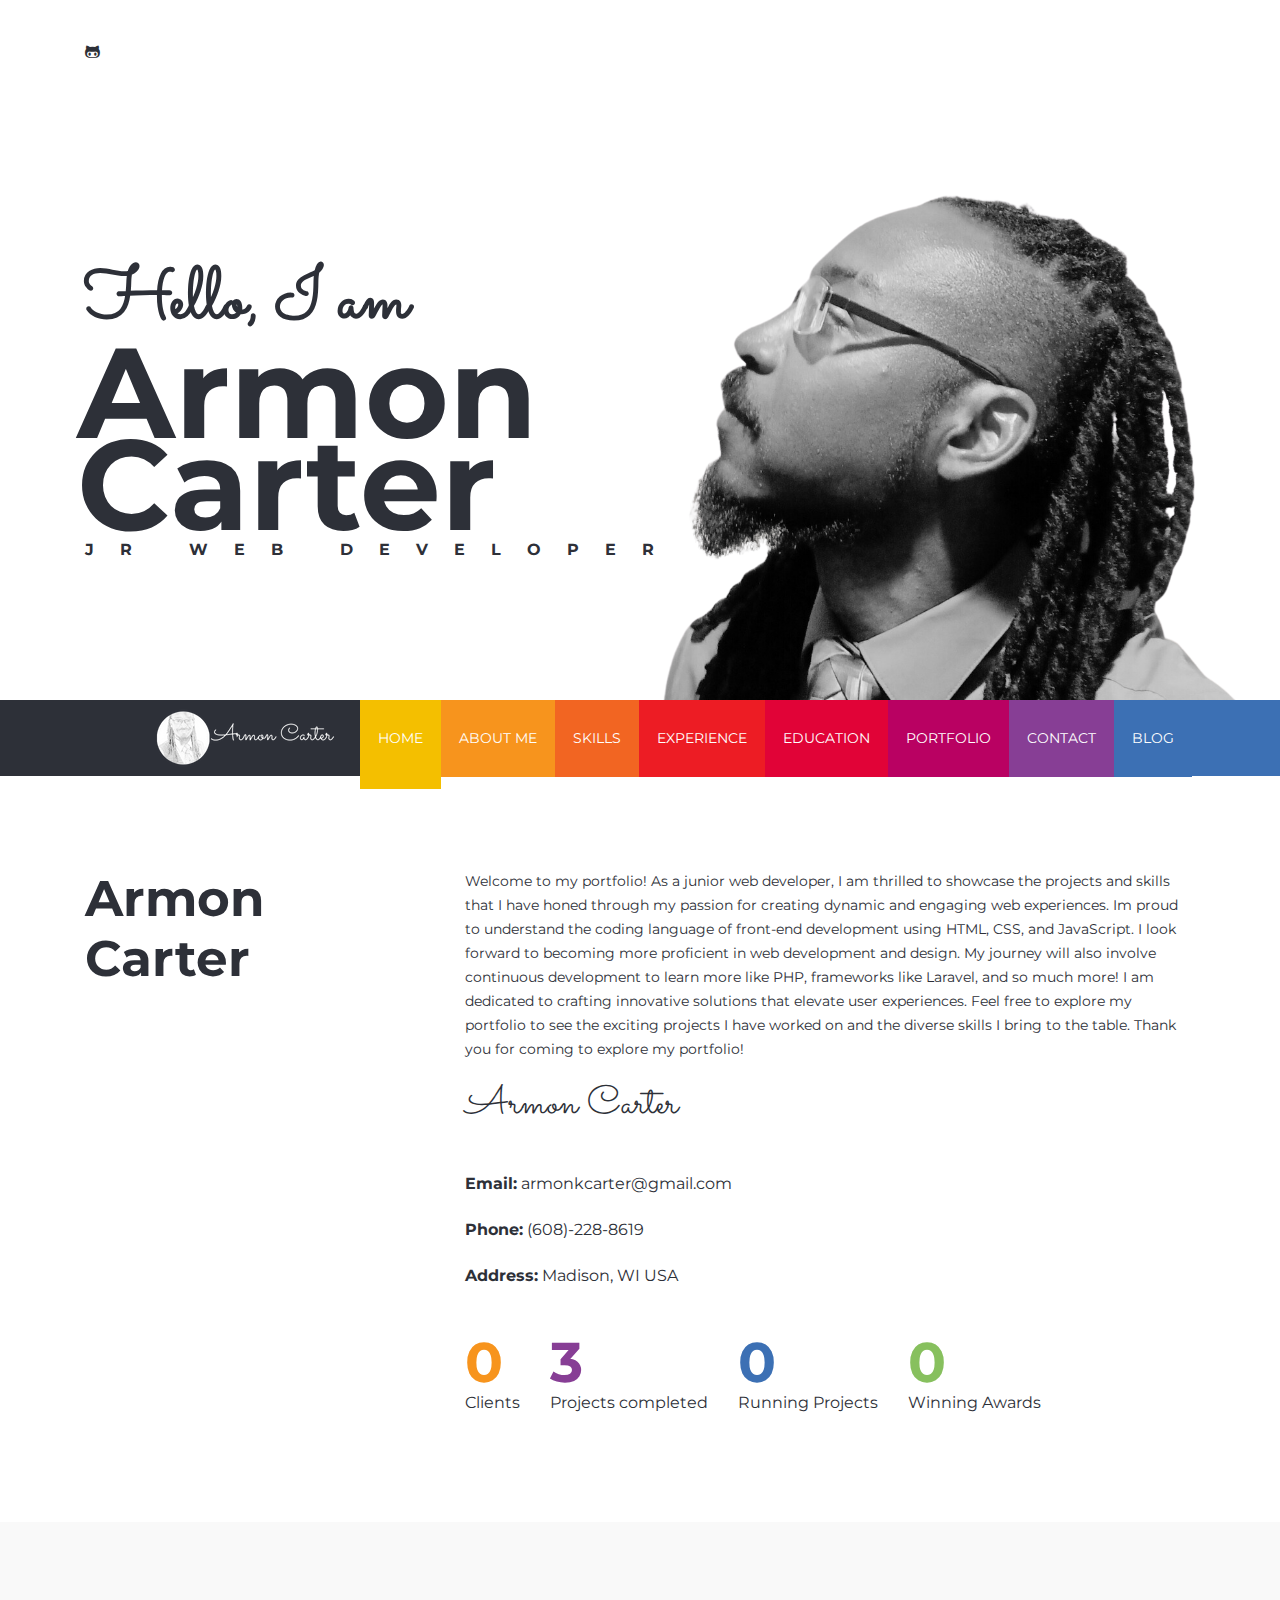
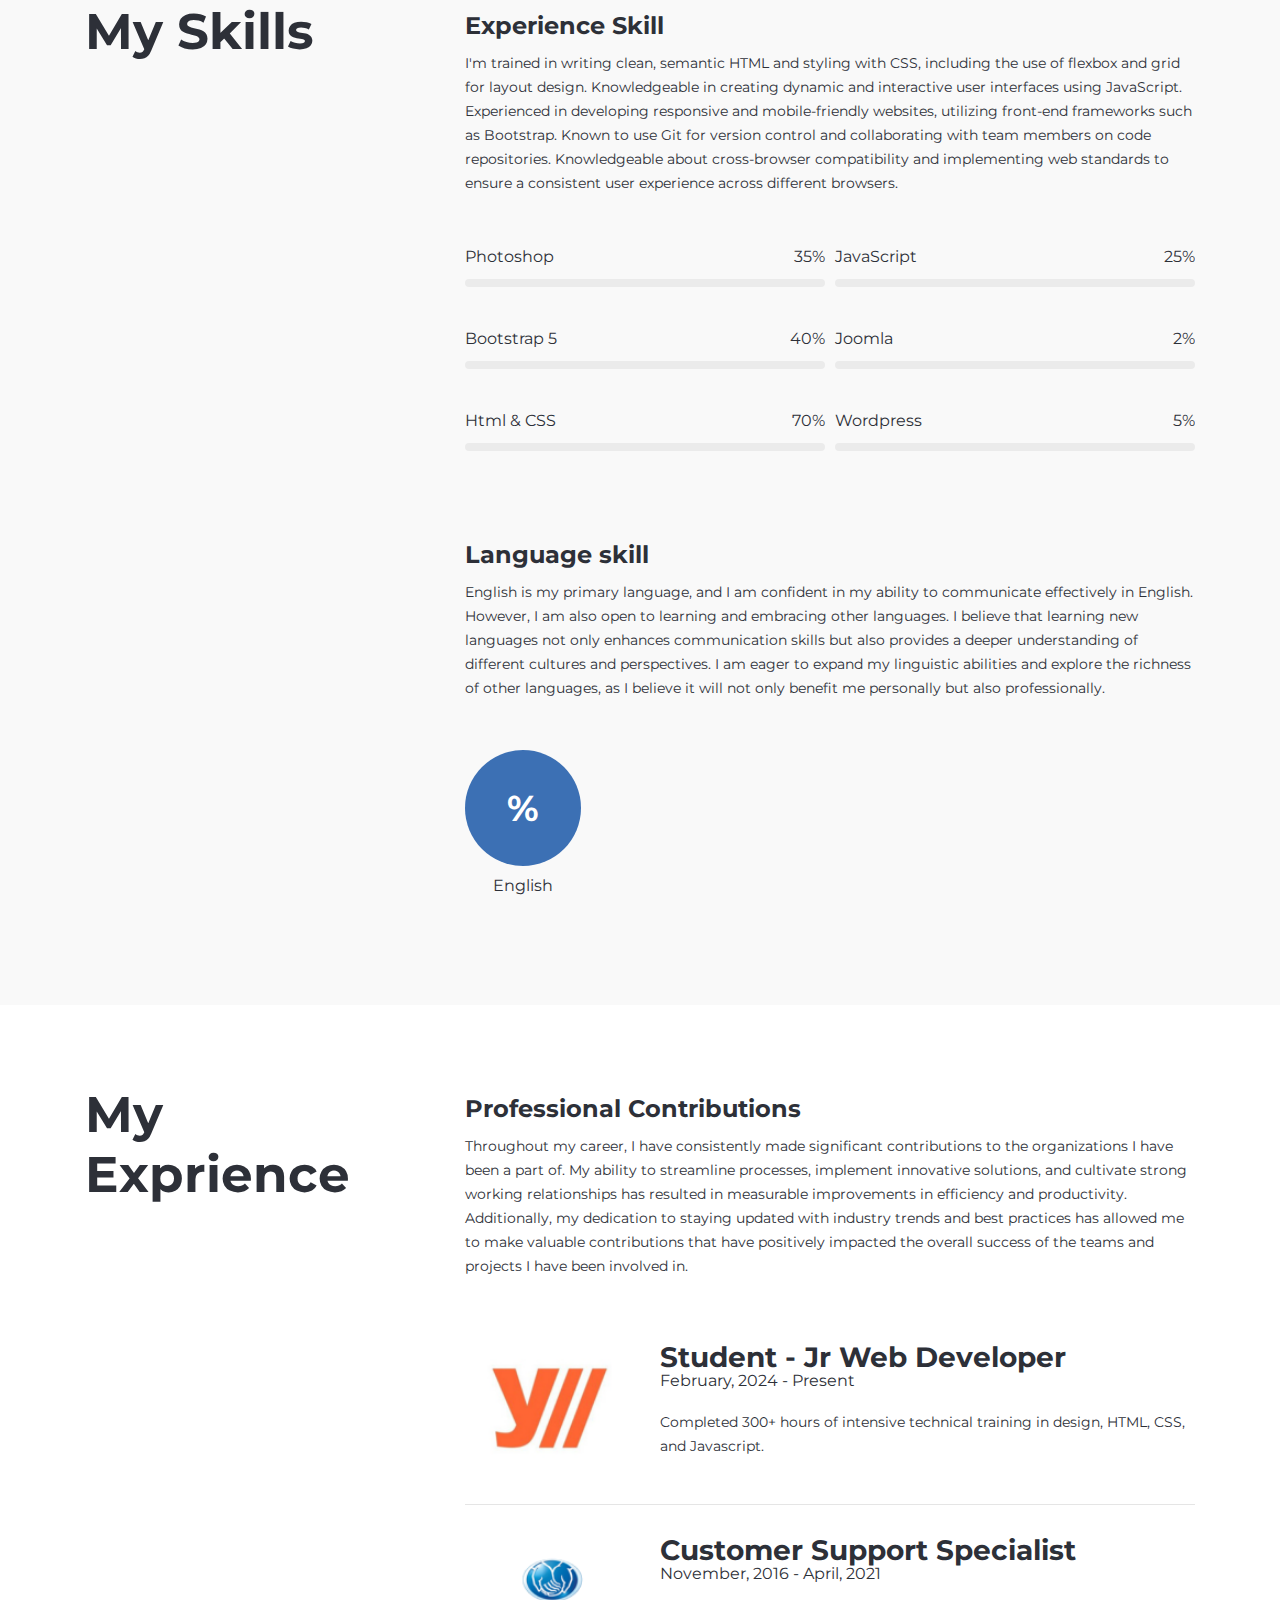
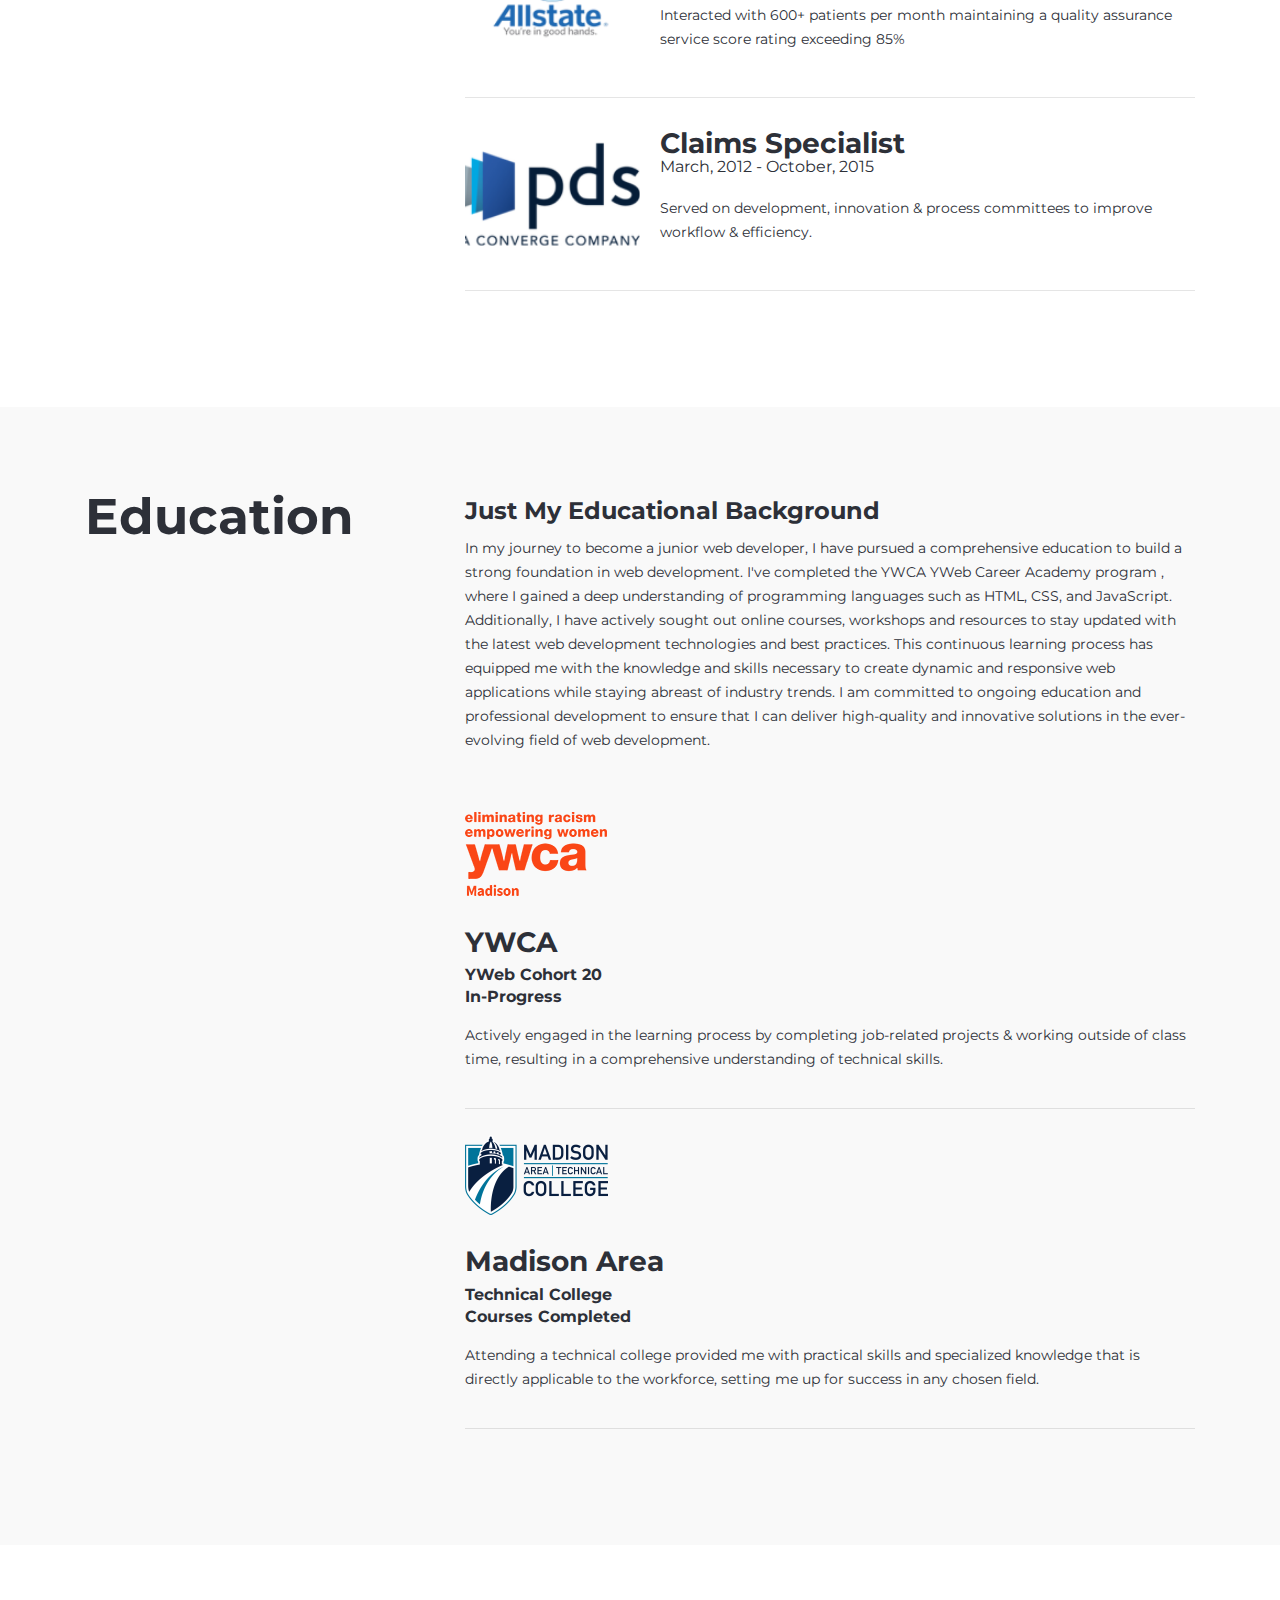
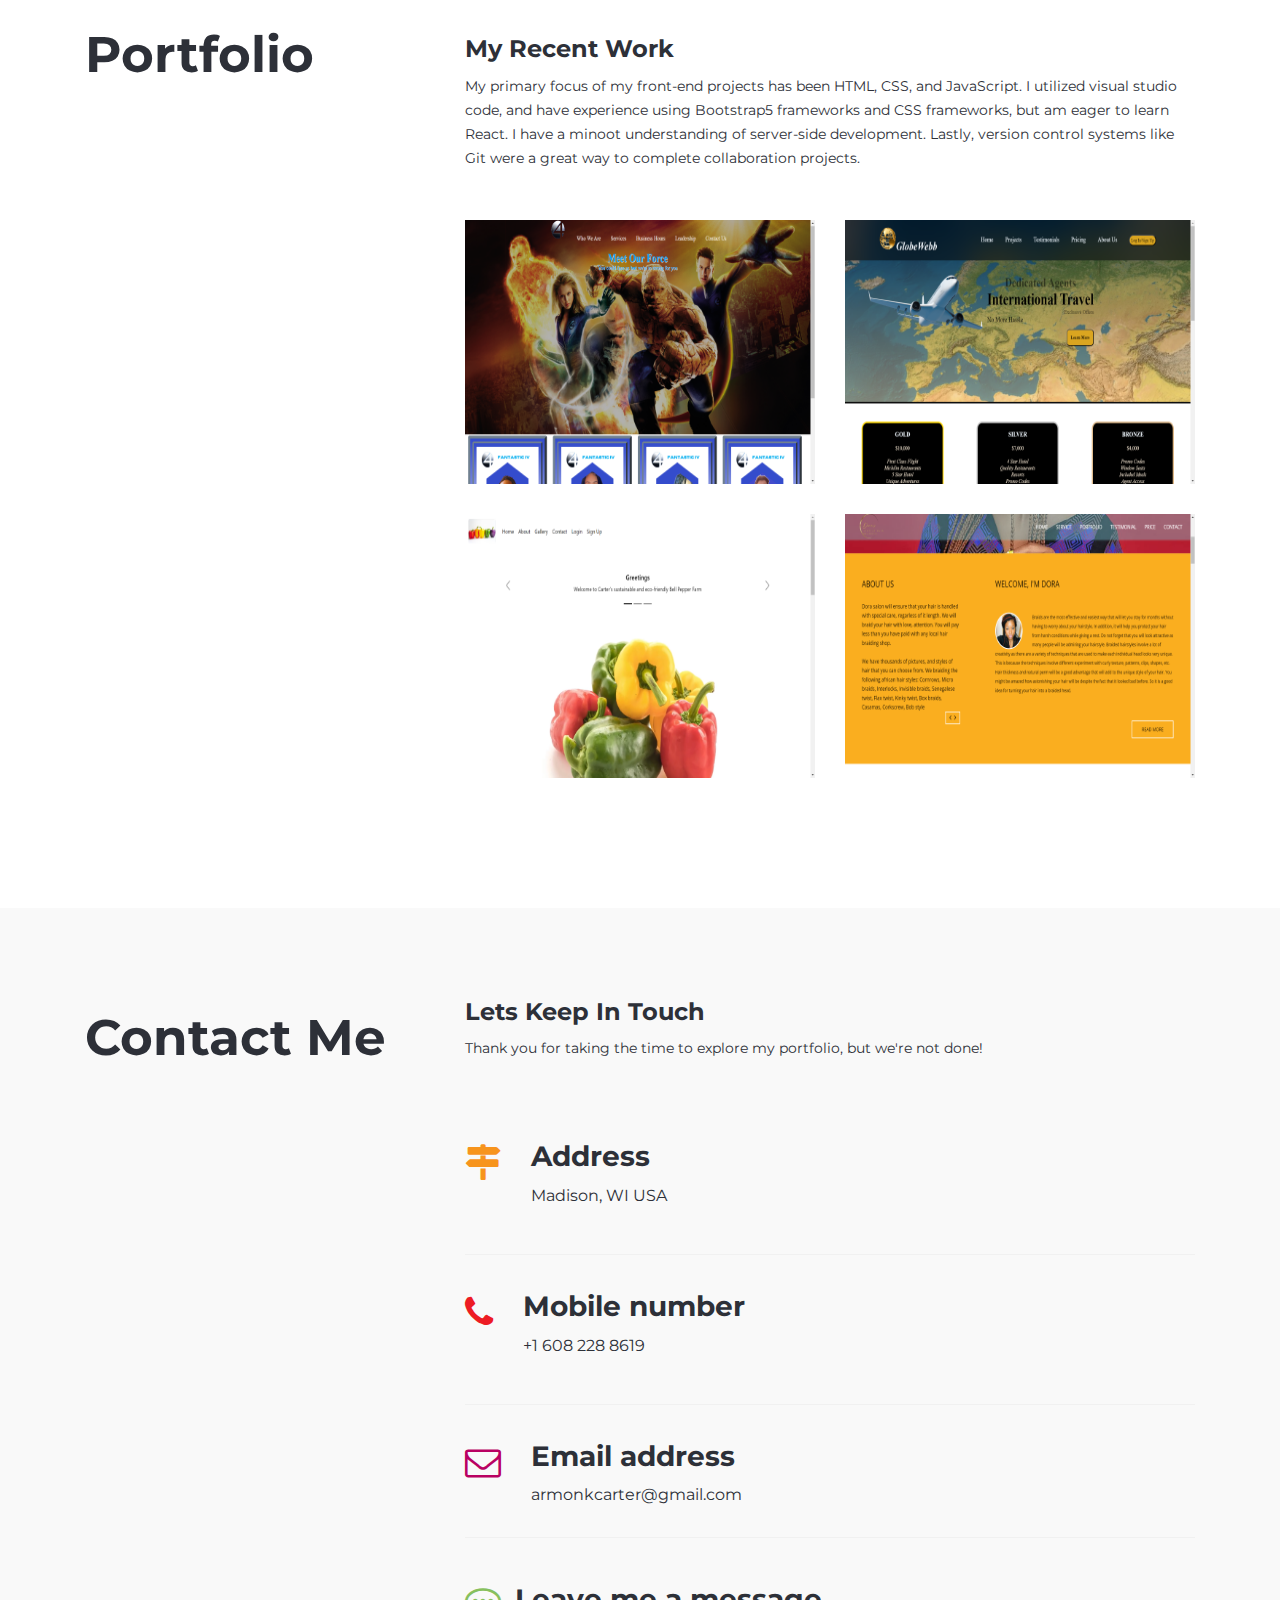
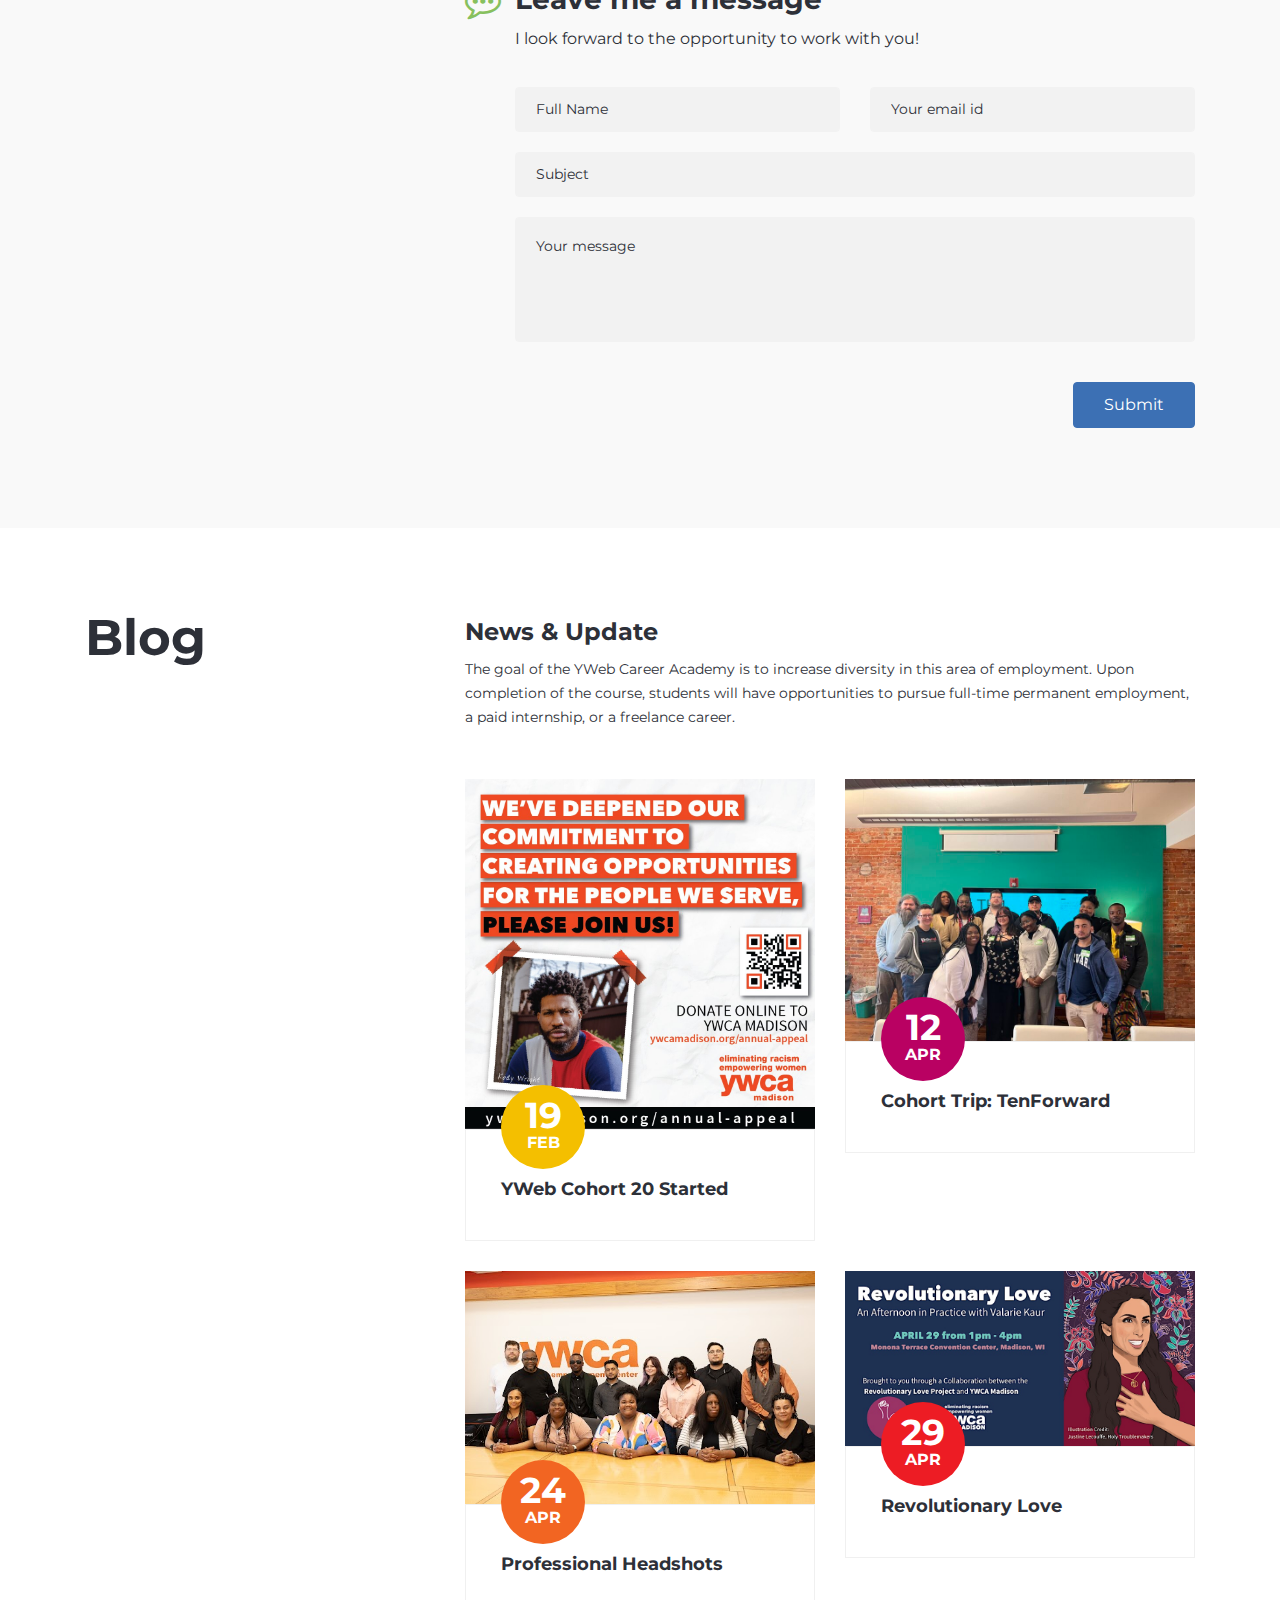
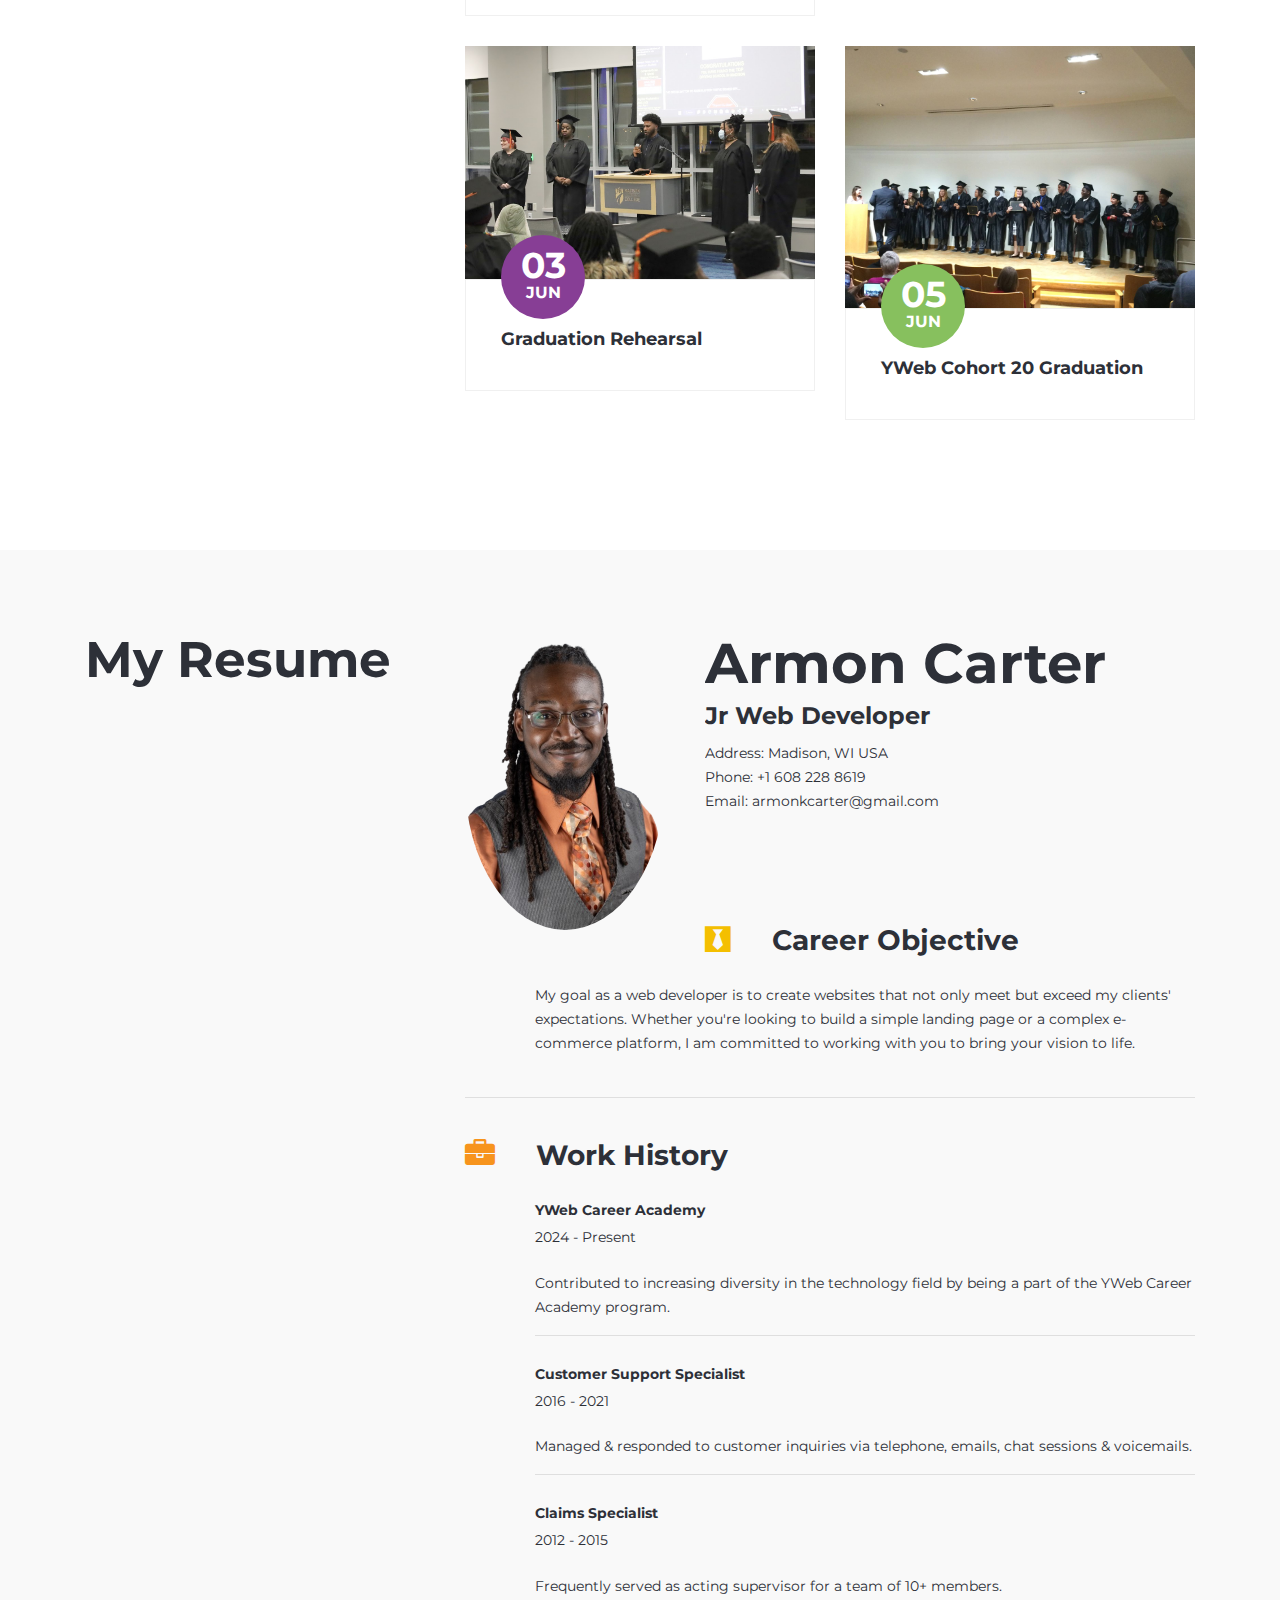
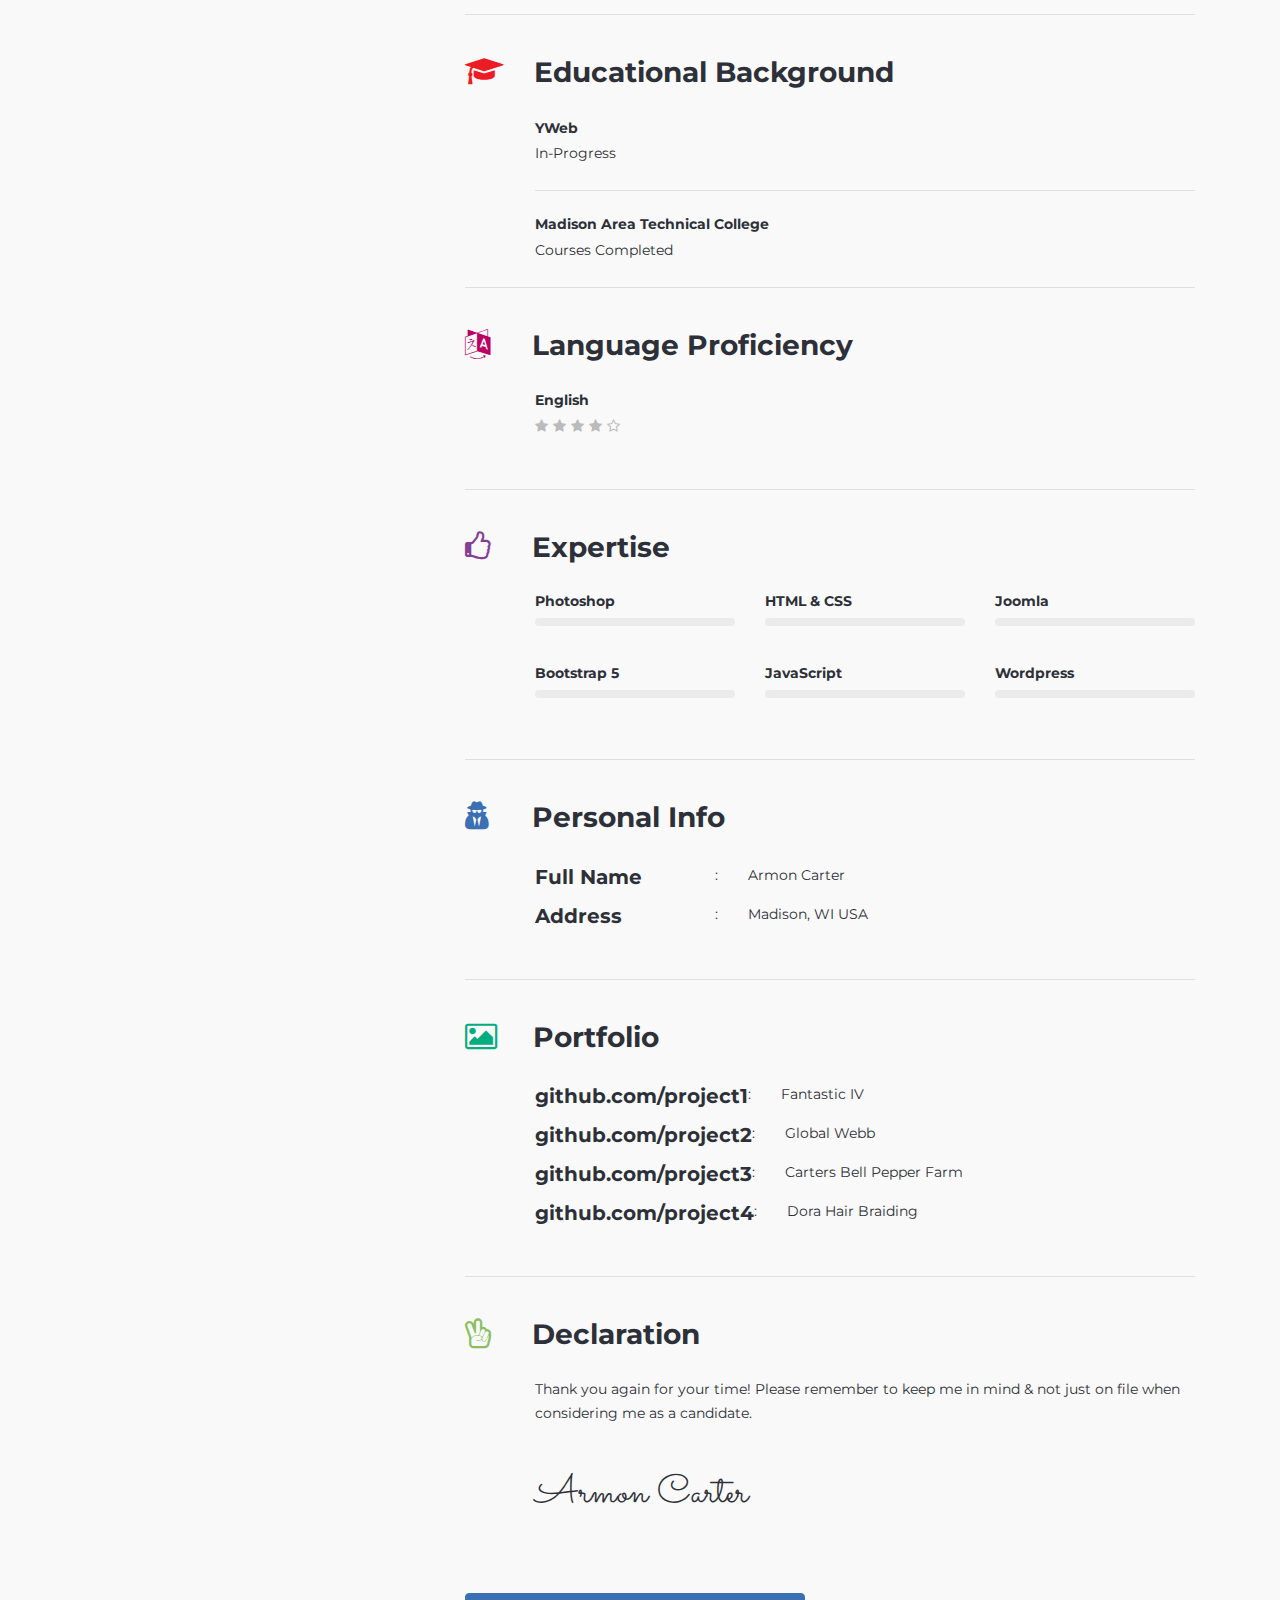
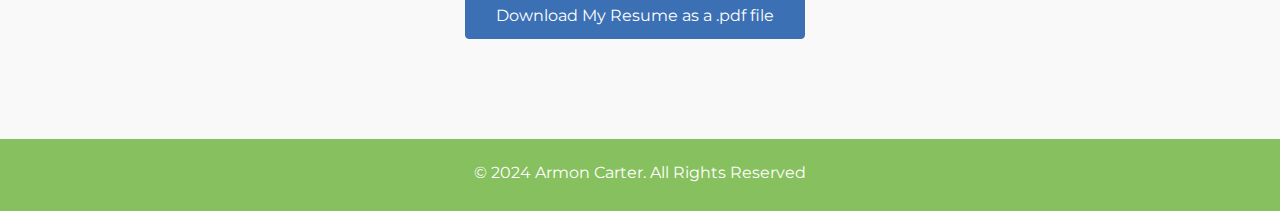
==== commit 80ca77aa: "index.html" ====
--- a/index-two.html
+++ b/index-two.html
@@ -7,7 +7,9 @@
     <meta name="author" content="Theme Region" />
     <meta name="description" content="" />
 
-    <title>Armon Carters | Geek Style Personal Portfolio & Resume HTML Template.</title>
+    <title>
+      Armon Carters | Geek Style Personal Portfolio & Resume HTML Template.
+    </title>
 
     <!-- CSS -->
     <link rel="stylesheet" href="css/bootstrap.min.css" />
@@ -63,32 +65,7 @@
                 <div class="home-social">
                   <ul class="list-inline">
                     <li class="list-inline-item">
-                      <a href="#"
-                        ><i class="fa fa-facebook" aria-hidden="true"></i
-                      ></a>
-                    </li>
-                    <li class="list-inline-item">
-                      <a href="#"
-                        ><i class="fa fa-twitter" aria-hidden="true"></i
-                      ></a>
-                    </li>
-                    <li class="list-inline-item">
-                      <a href="#"
-                        ><i class="fa fa-google-plus" aria-hidden="true"></i
-                      ></a>
-                    </li>
-                    <li class="list-inline-item">
-                      <a href="#"
-                        ><i class="fa fa-dribbble" aria-hidden="true"></i
-                      ></a>
-                    </li>
-                    <li class="list-inline-item">
-                      <a href="#"
-                        ><i class="fa fa-behance" aria-hidden="true"></i
-                      ></a>
-                    </li>
-                    <li class="list-inline-item">
-                      <a href="#"
+                      <a href="https://github.com/akcarter2"
                         ><i class="fa fa-github-alt" aria-hidden="true"></i
                       ></a>
                     </li>
@@ -496,7 +473,7 @@
                 <div class="education-info">
                   <img
                     class="img-fluid"
-                    src="images/education/matc.png"
+                    src="images/Madison-College-Logo-Horizontal-v2.png"
                     alt="Image"
                   />
                   <h3>Madison Area</h3>
@@ -531,9 +508,12 @@
               <div class="text-info">
                 <h4>My Recent Work</h4>
                 <p>
-                  Lorem ipsum dolor sit amet, consectetur adipisicing elit, sed
-                  do eiusmod tempor incididunt ut labore et dolore magna aliqua.
-                  Ut enim ad minim veniam.
+                  My primary focus of my front-end projects has been HTML, CSS, and
+                  JavaScript. I utilized visual studio code, and have experience using Bootstrap5
+                  frameworks and CSS frameworks, but am eager to learn React. I
+                  have a minoot understanding of server-side development. Lastly,
+                  version control systems like Git were a great way to complete collaboration projects.
+                  
                 </p>
               </div>
               <div class="portfolio-content">
@@ -542,12 +522,12 @@
                     <div class="portfolio-item">
                       <img
                         class="img-fluid"
-                        src="images/portfolio/1.jpg"
+                        src="images/portfolio/Screenshot 2024-05-23 105054.png"
                         alt="Image"
                       />
                       <div class="portfolio-overlay">
                         <div class="portfolio-info">
-                          <a href="images/portfolio/1.jpg"
+                          <a href="images/portfolio/Screenshot 2024-05-23 105045.png"
                             ><i
                               class="fa fa-camera-retro"
                               aria-hidden="true"
@@ -563,12 +543,12 @@
                     <div class="portfolio-item">
                       <img
                         class="img-fluid"
-                        src="images/portfolio/2.jpg"
+                        src="images/portfolio/project 2 cover.png"
                         alt="Image"
                       />
                       <div class="portfolio-overlay">
                         <div class="portfolio-info">
-                          <a href="images/portfolio/2.jpg"
+                          <a href="images/portfolio/project 2 main.png"
                             ><i
                               class="fa fa-camera-retro"
                               aria-hidden="true"
@@ -584,12 +564,12 @@
                     <div class="portfolio-item">
                       <img
                         class="img-fluid"
-                        src="images/portfolio/3.jpg"
+                        src="images/portfolio/project 3 main.png"
                         alt="Image"
                       />
                       <div class="portfolio-overlay">
                         <div class="portfolio-info">
-                          <a href="images/portfolio/3.jpg"
+                          <a href="images/portfolio/project 3 cover.png"
                             ><i
                               class="fa fa-camera-retro"
                               aria-hidden="true"
@@ -605,12 +585,12 @@
                     <div class="portfolio-item">
                       <img
                         class="img-fluid"
-                        src="images/portfolio/4.jpg"
+                        src="images/portfolio/project 4 cover.png"
                         alt="Image"
                       />
                       <div class="portfolio-overlay">
                         <div class="portfolio-info">
-                          <a href="images/portfolio/4.jpg"
+                          <a href="images/portfolio/project 4 main.png"
                             ><i
                               class="fa fa-camera-retro"
                               aria-hidden="true"
@@ -1189,6 +1169,20 @@
                           >Global Webb</a
                         >
                       </li>
+                      <li>
+                        <h5>github.com/project3</h5>
+                        <span>:</span
+                        ><a href=""
+                          >Carters Bell Pepper Farm</a
+                        >
+                      </li>
+                      <li>
+                        <h5>github.com/project4</h5>
+                        <span>:</span
+                        ><a href="https://cmariebankhead.github.io/finalgroupproject/"
+                          >Dora Hair Braiding</a
+                        >
+                      </li>
                     </ul>
                   </div>
                 </div>
@@ -1215,7 +1209,7 @@
               </div>
               <div class="button">
                 <a
-                  href="images/Armon Carters Best Resume (1).pdf"
+                  href="images/Armon Carters Resume (1).pdf"
                   class="btn btn-primary"
                   >Download My Resume as a .pdf file</a
                 >
--- a/css/main.css
+++ b/css/main.css
@@ -839,6 +839,11 @@
     position: relative;
     margin-bottom: 30px;
     overflow: hidden;
+}
+
+.portfolio-item>img {
+    width: 360px;
+    height: 264px;
 }
 
 .portfolio-overlay {
